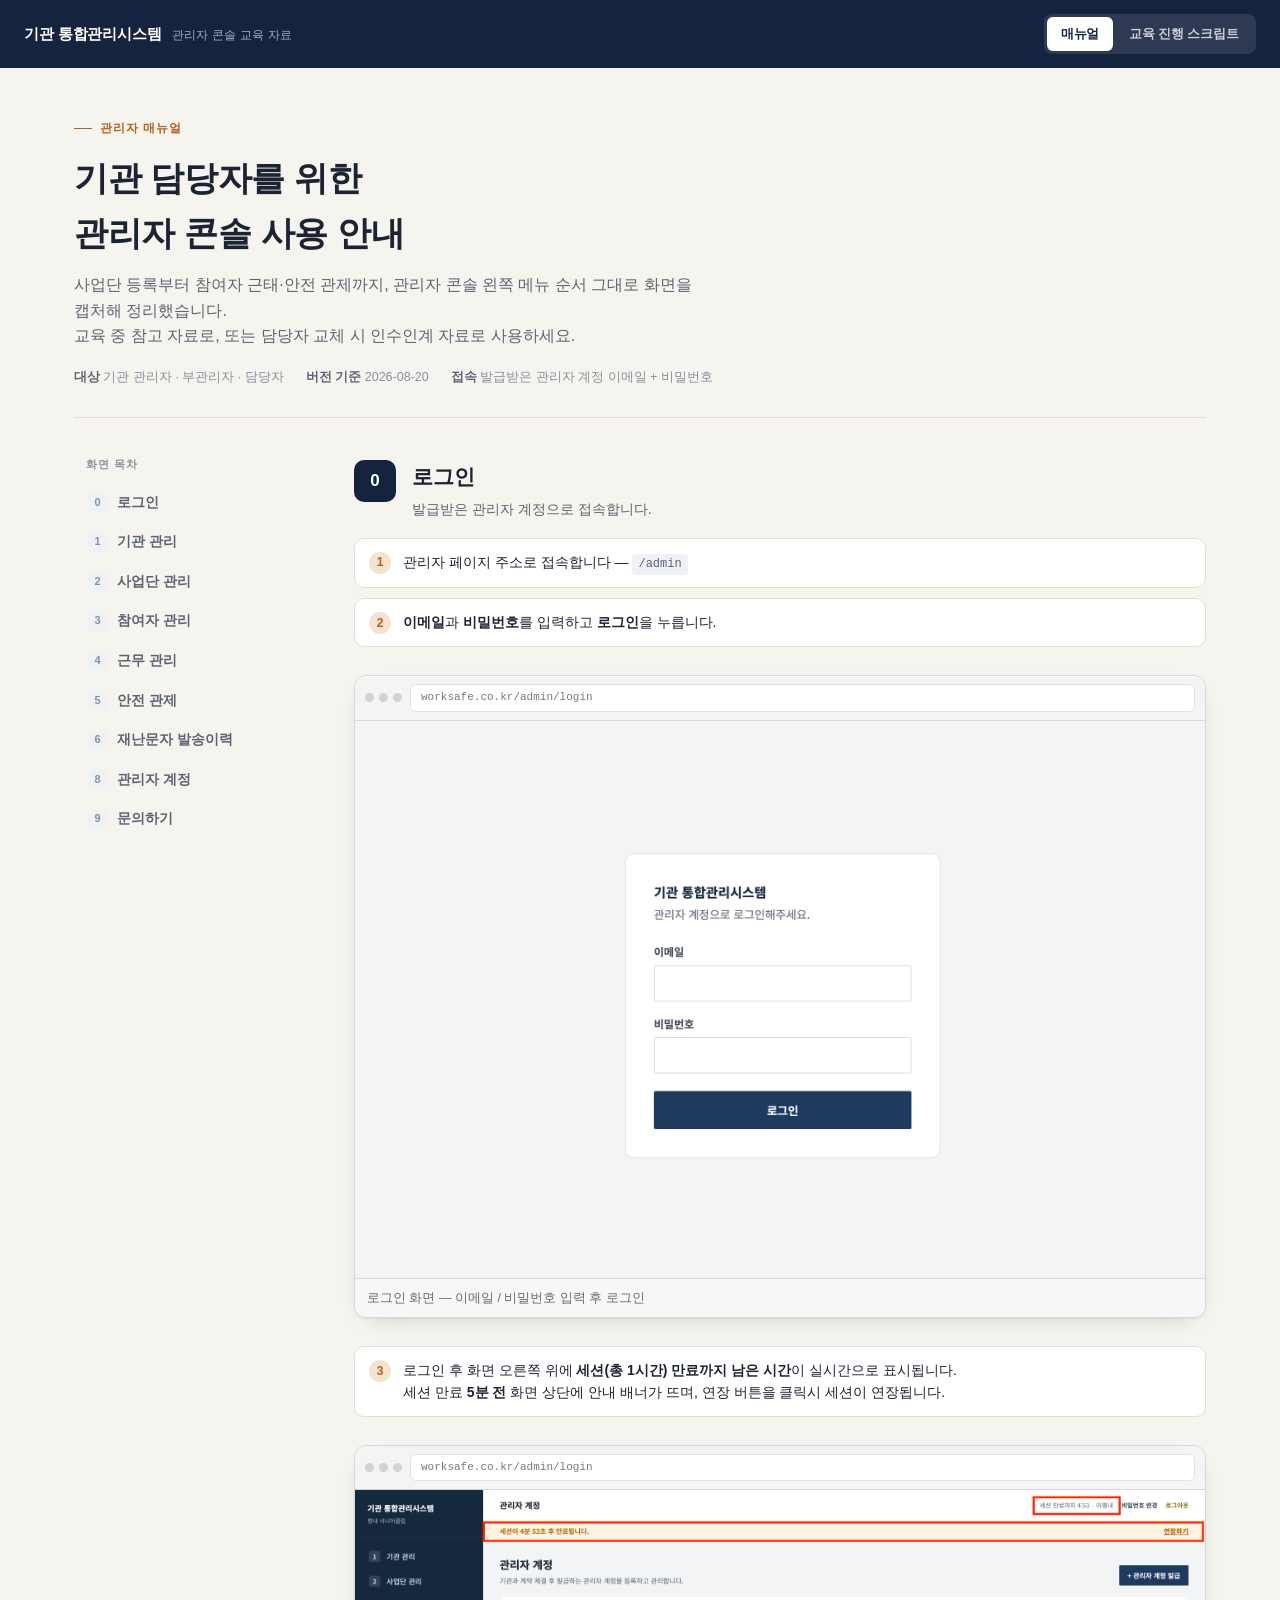
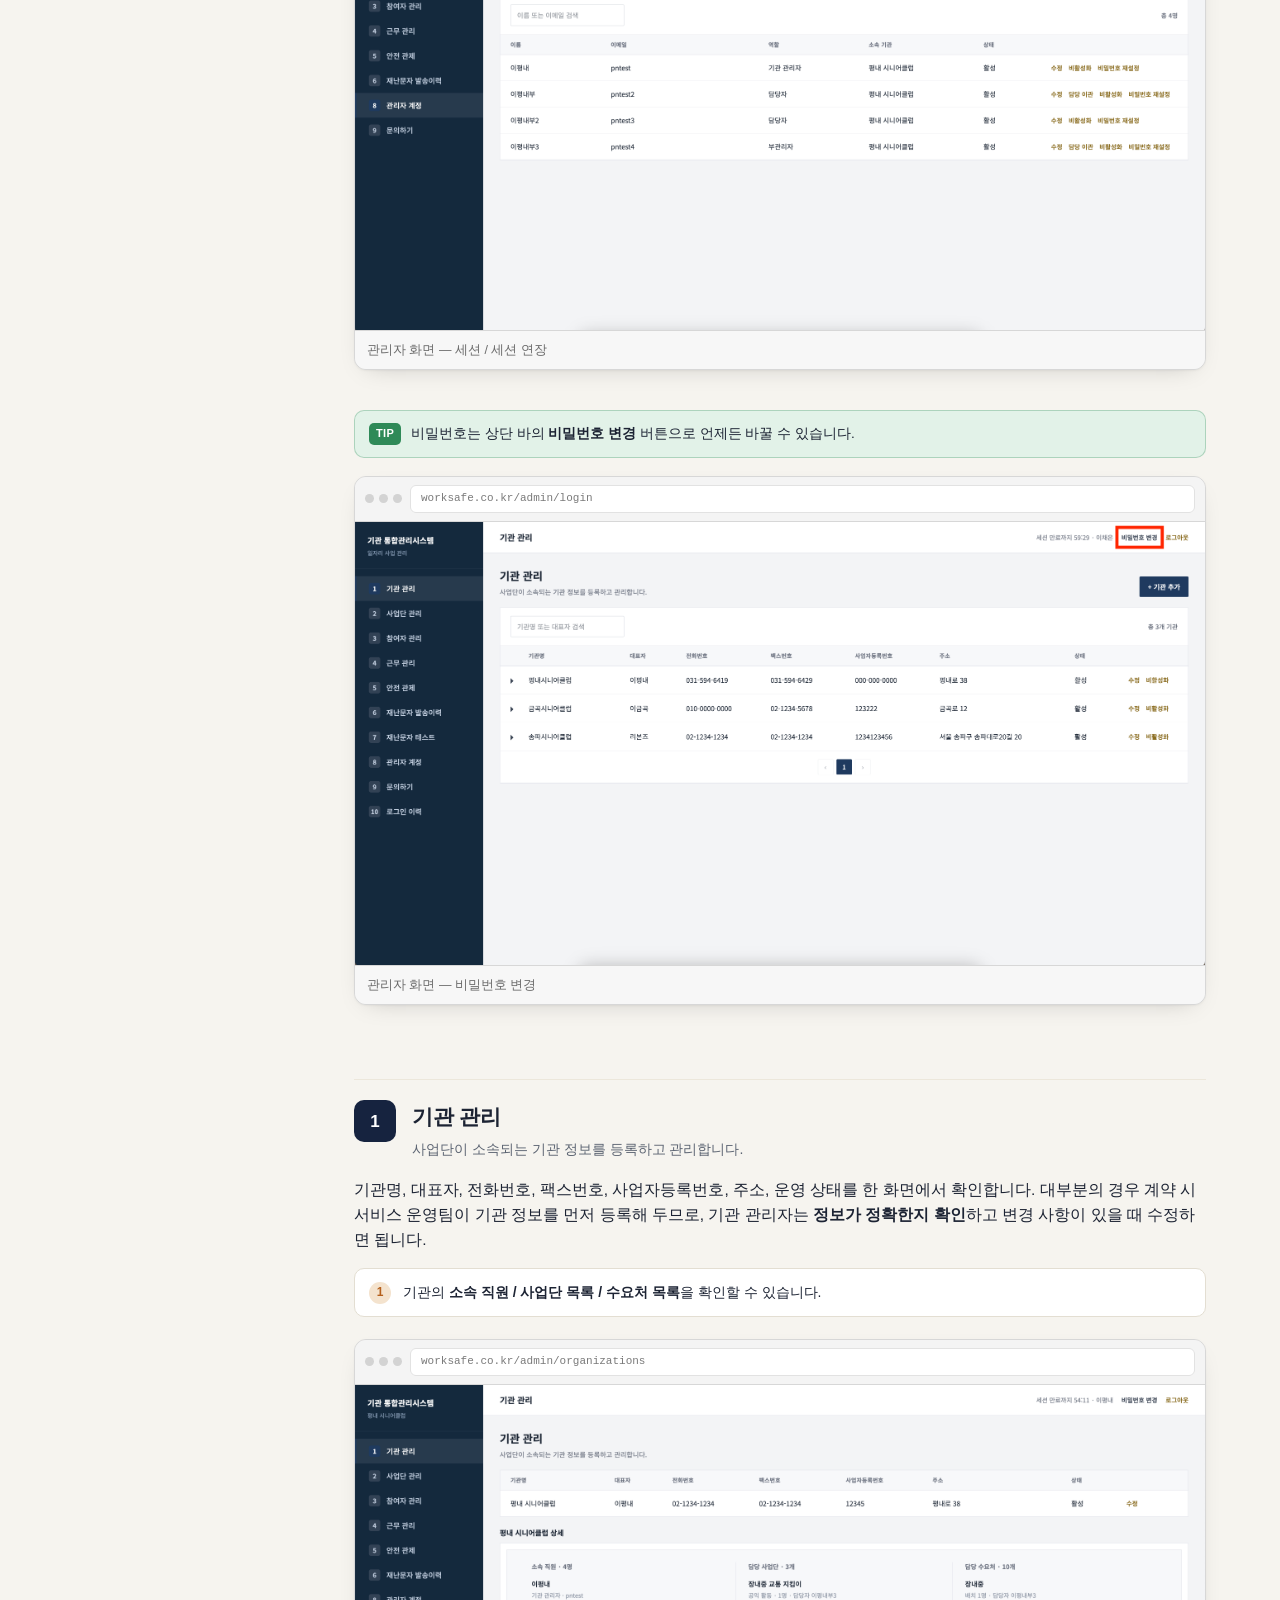
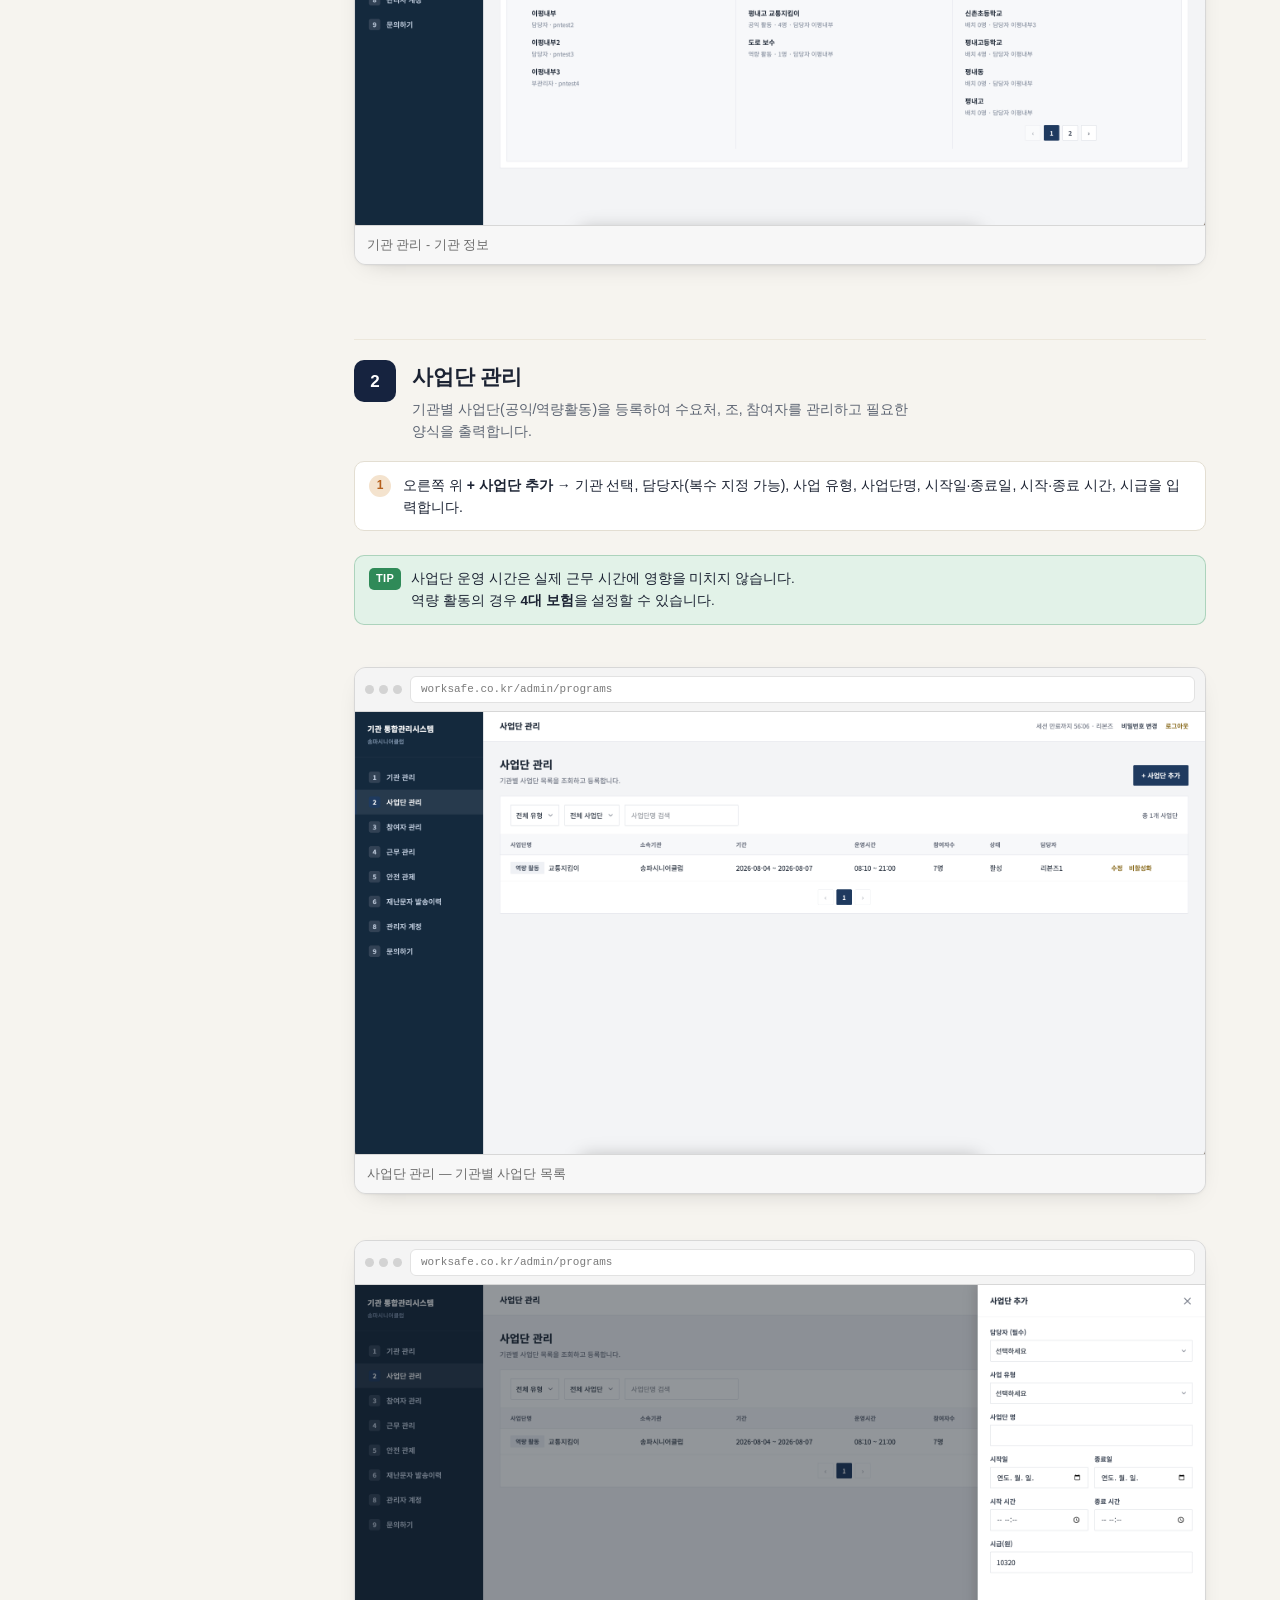
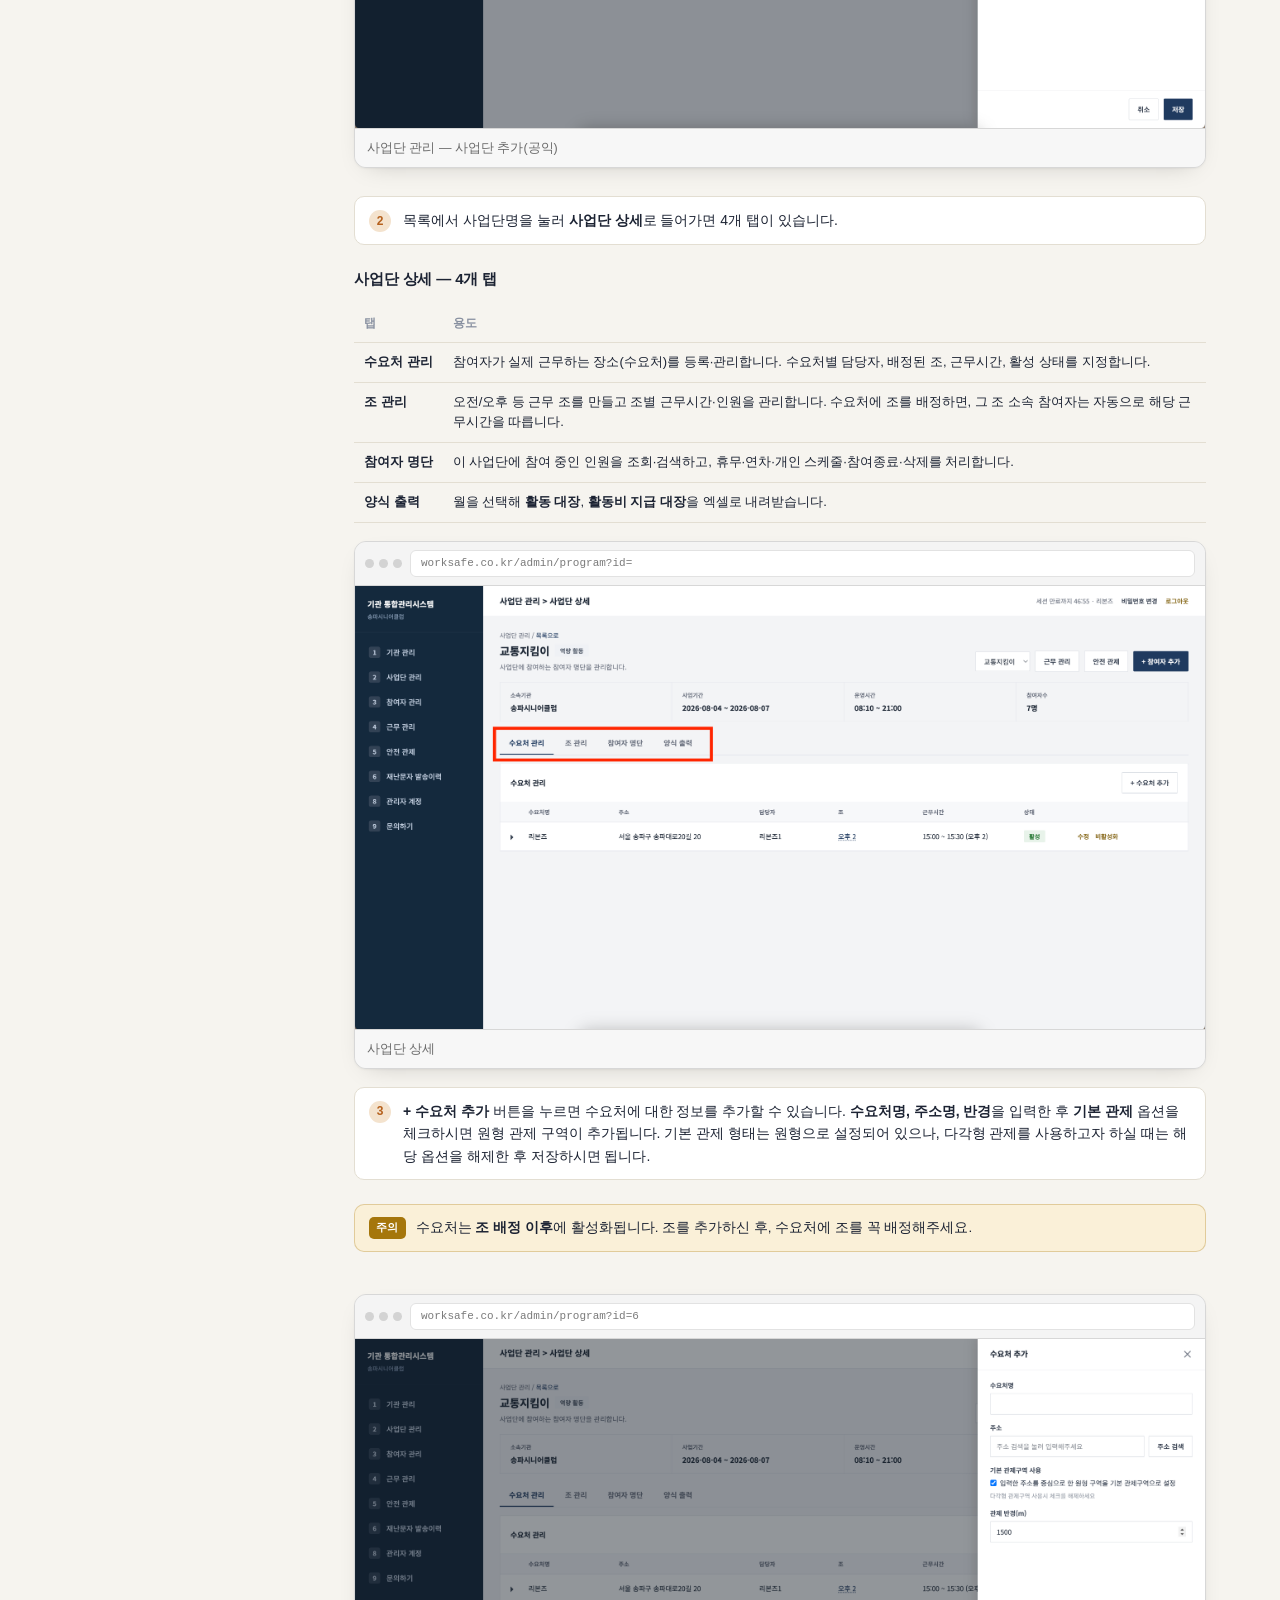
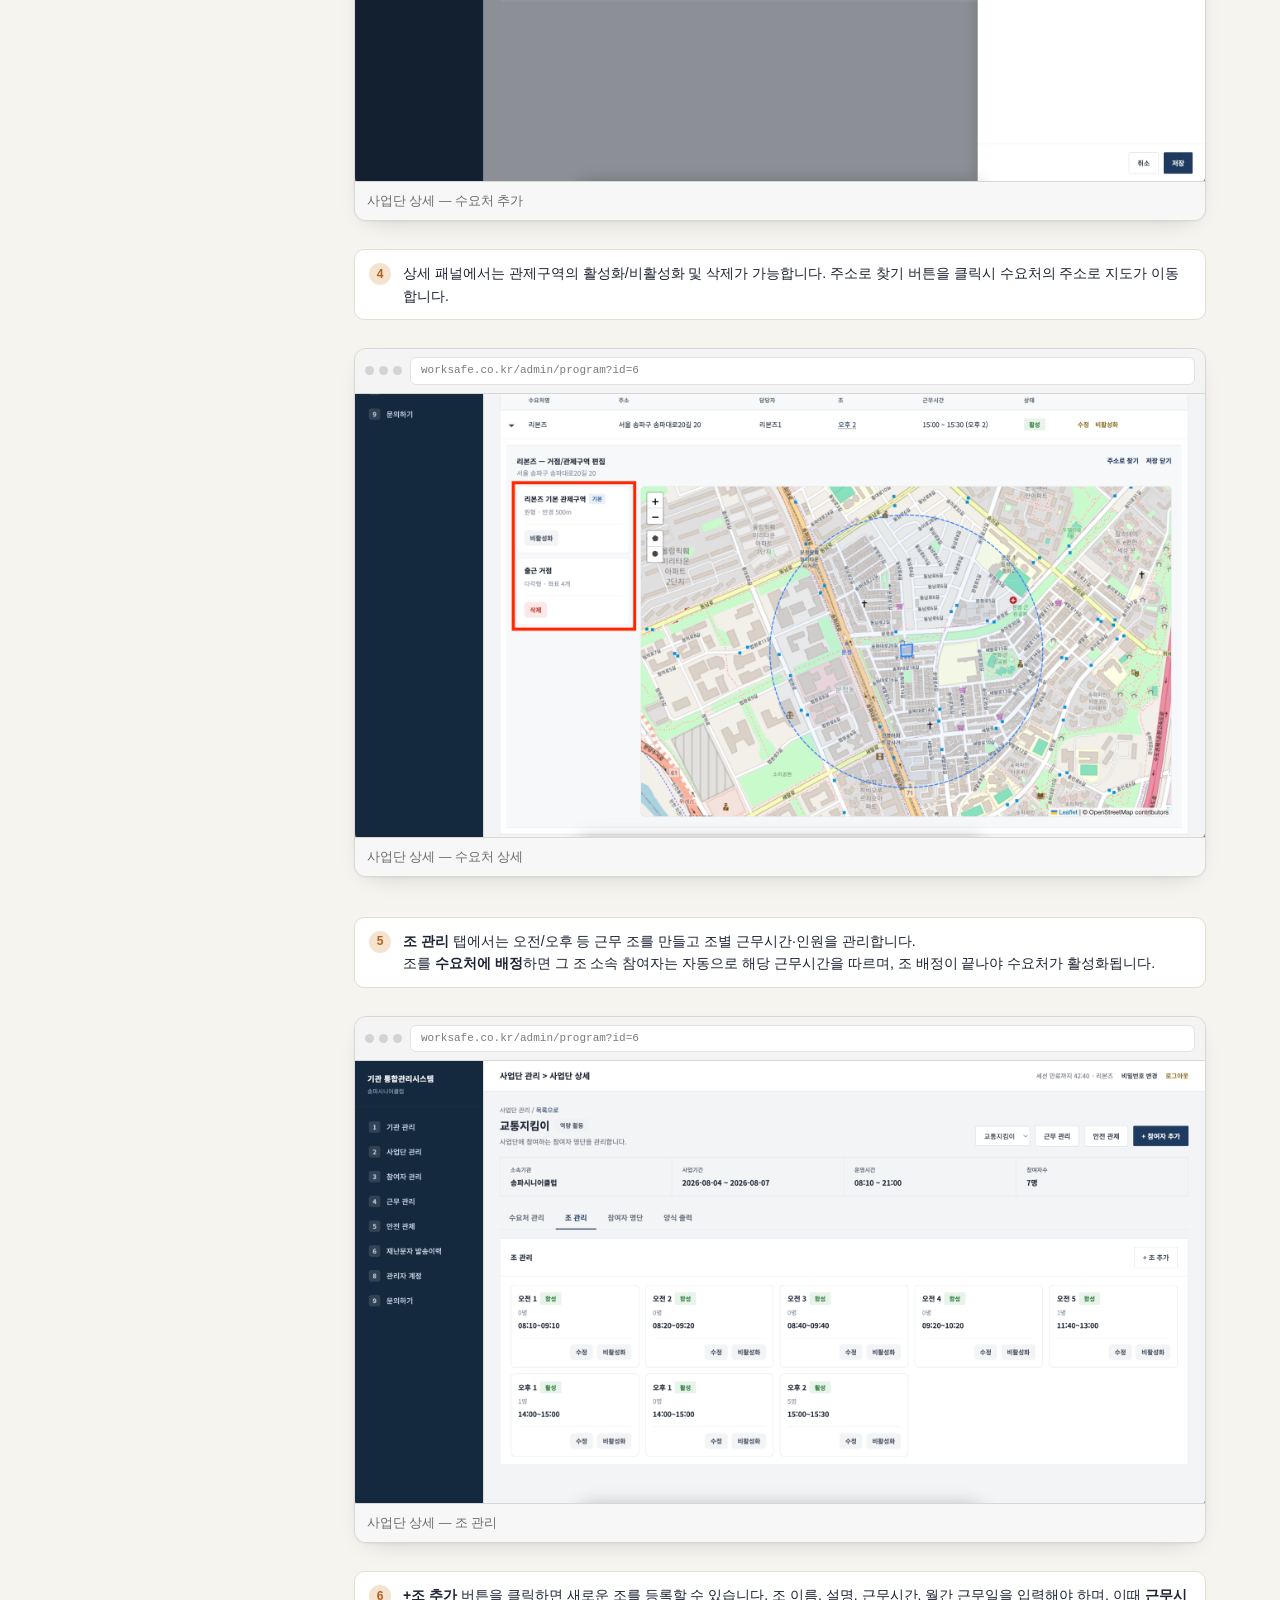
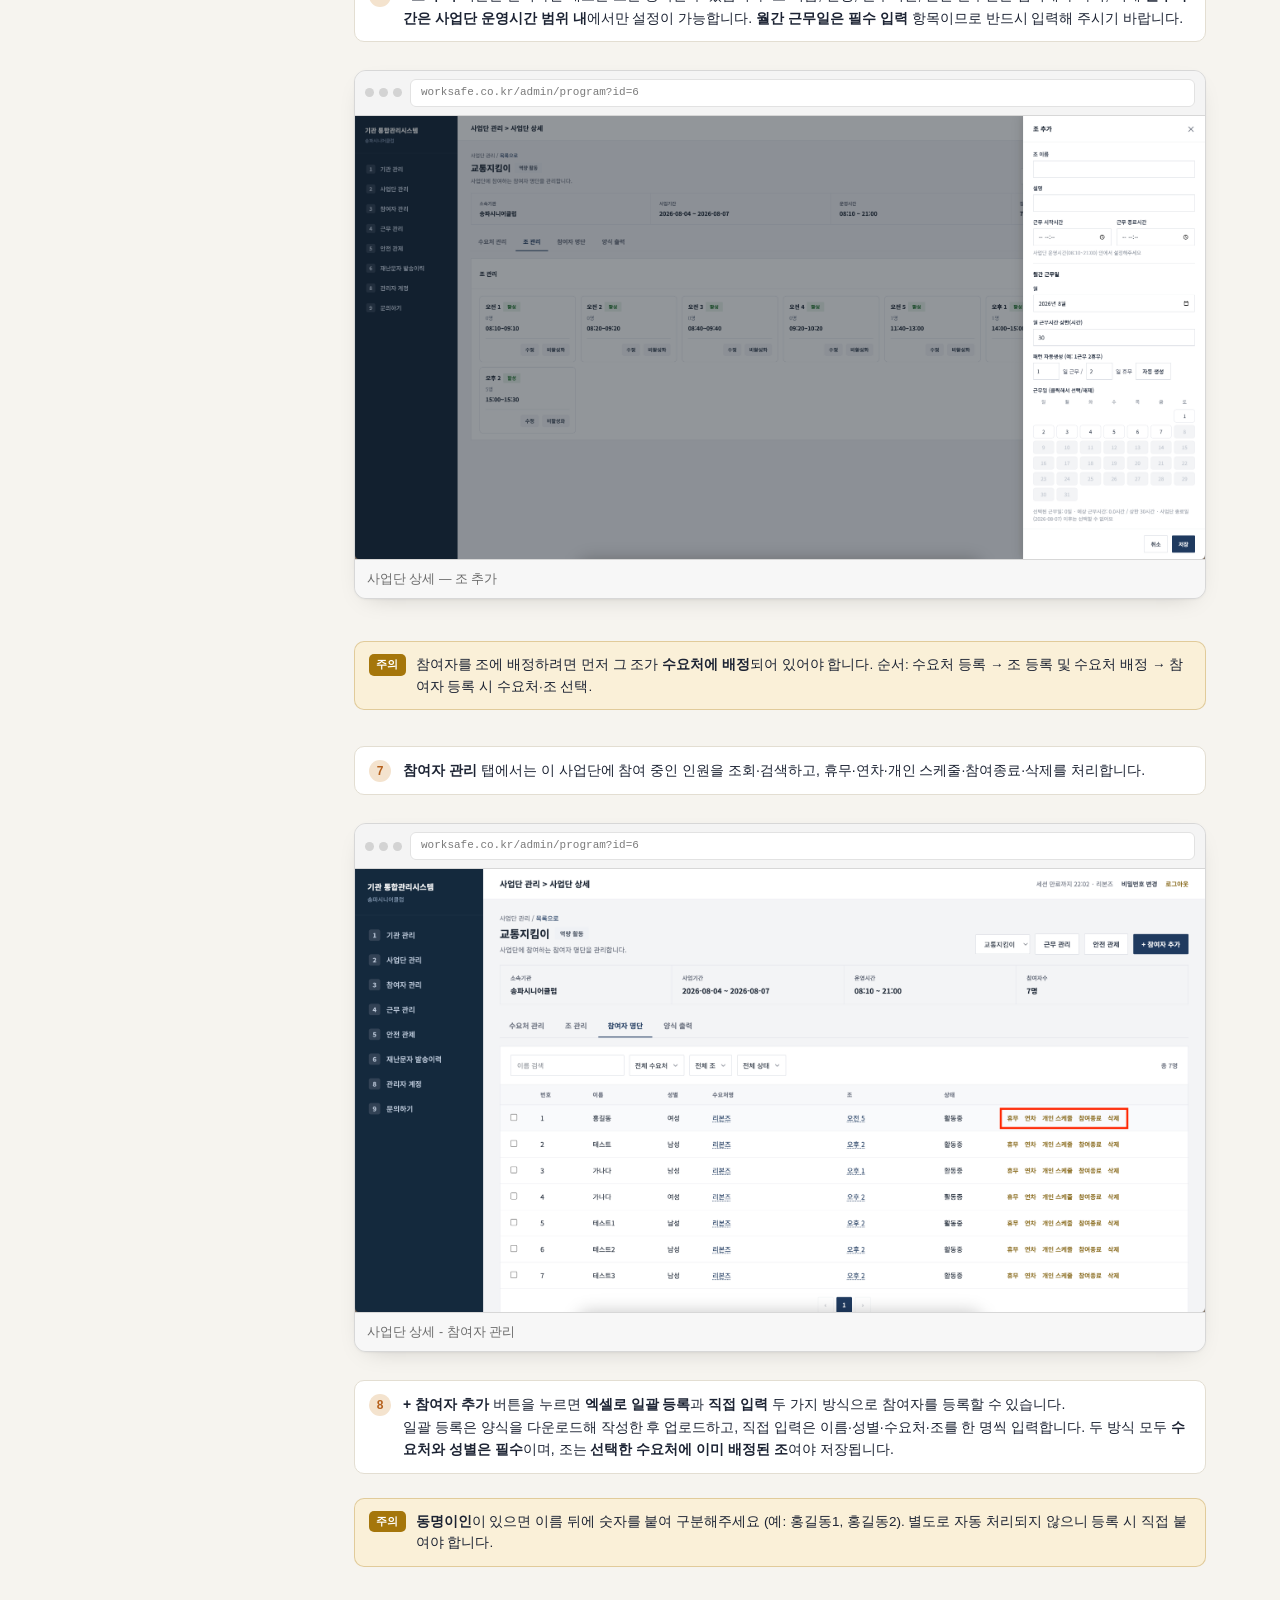
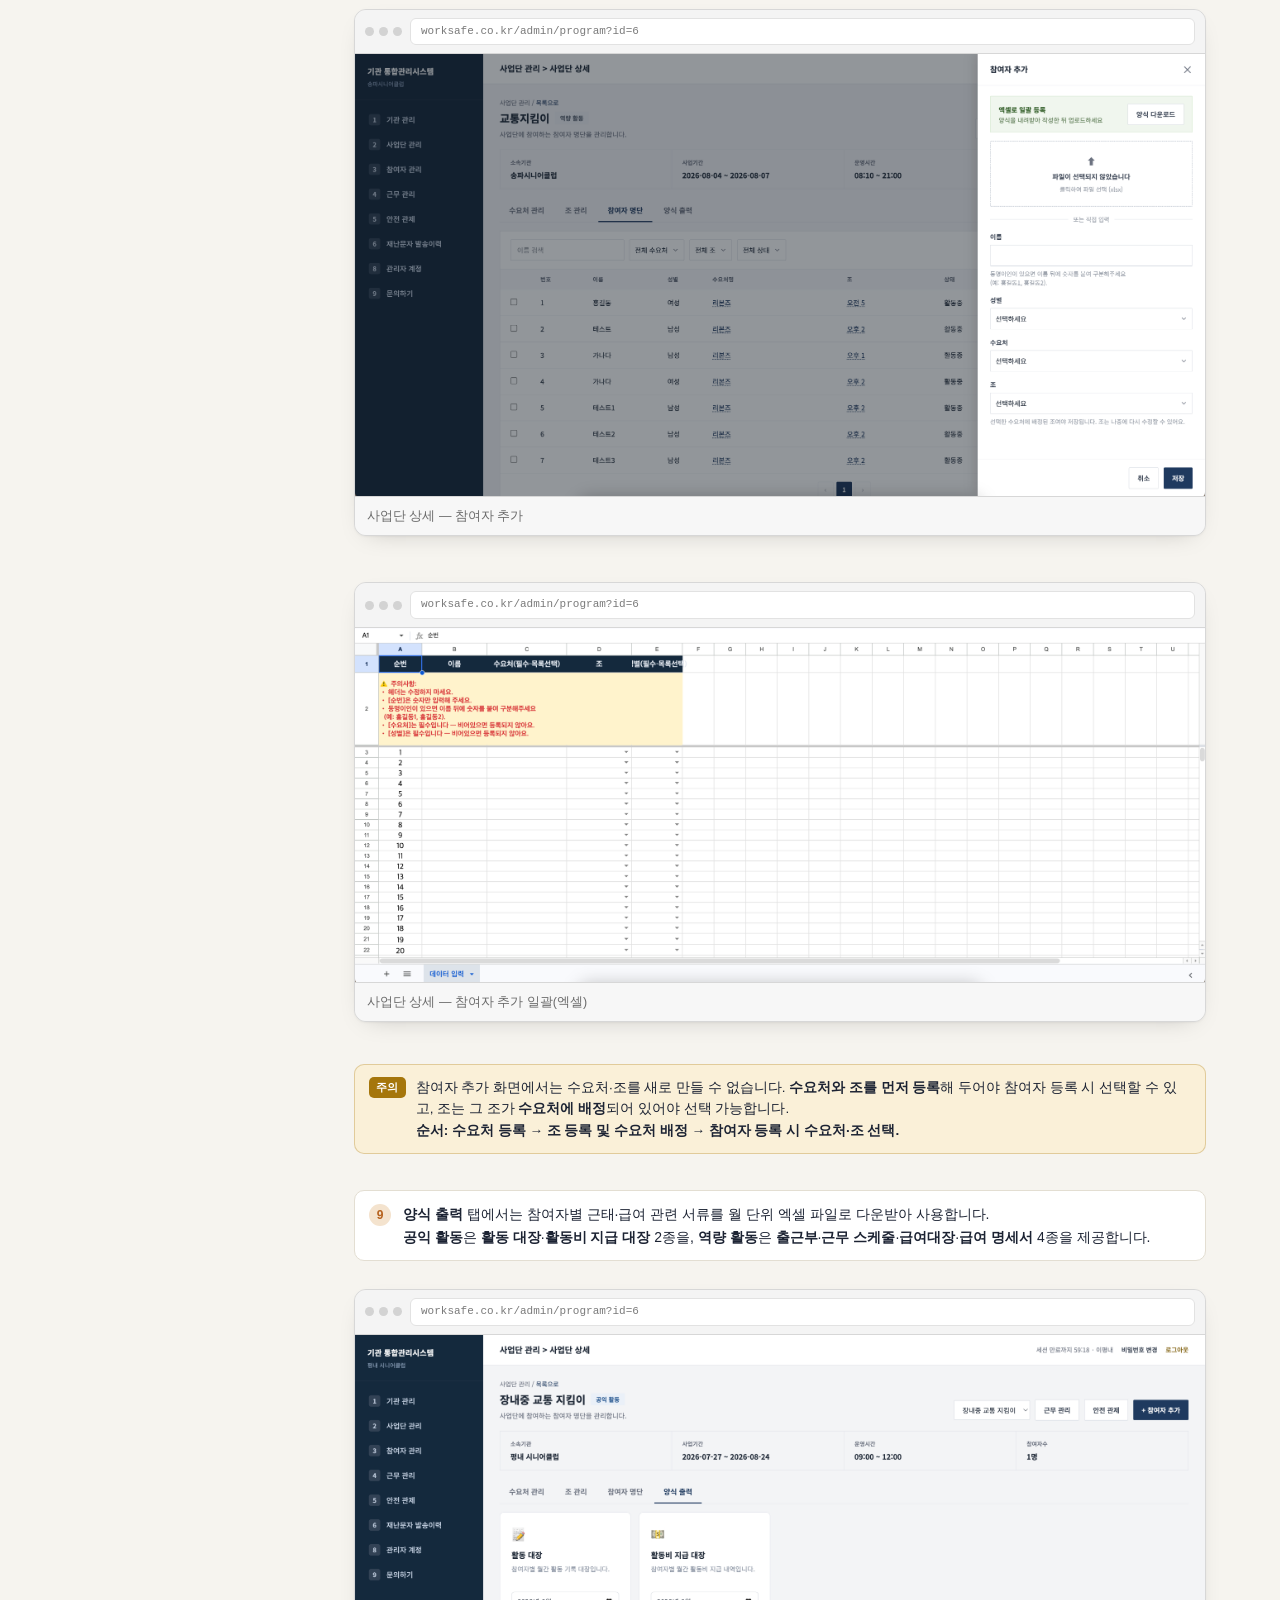
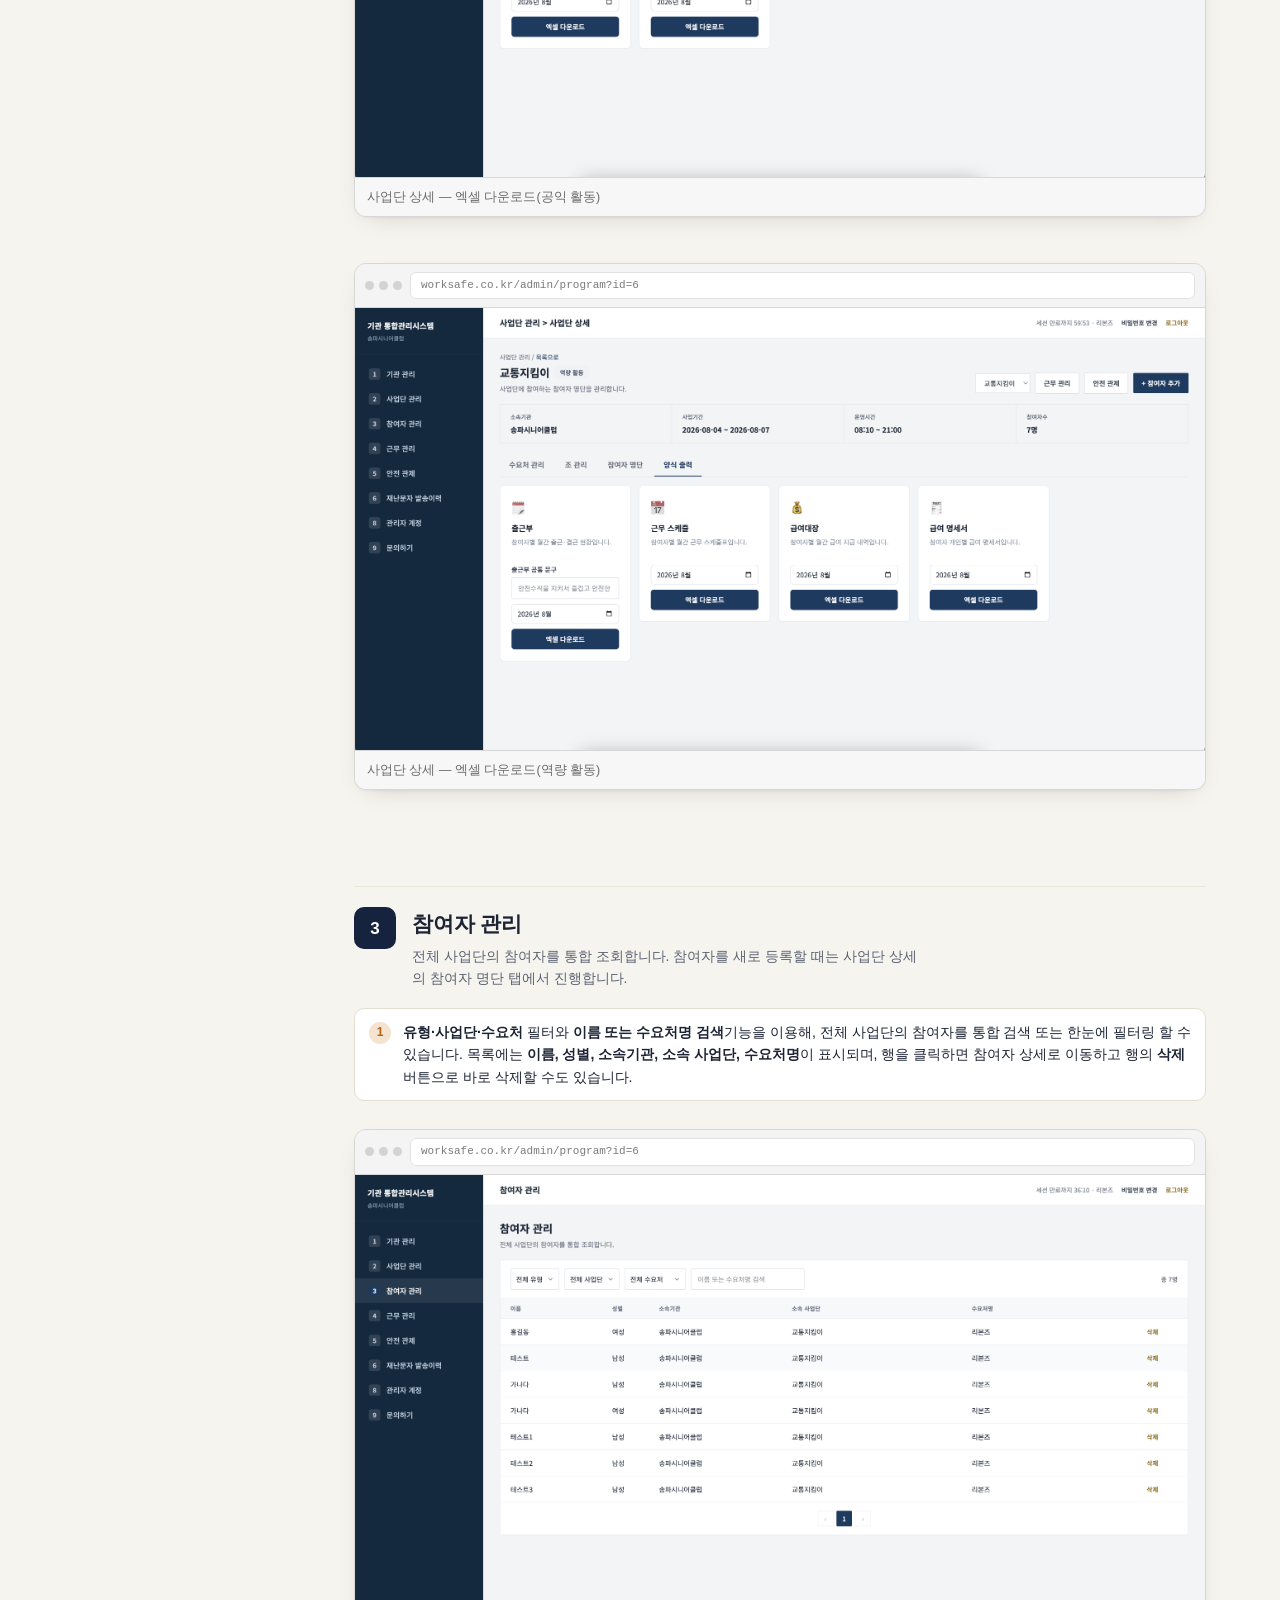
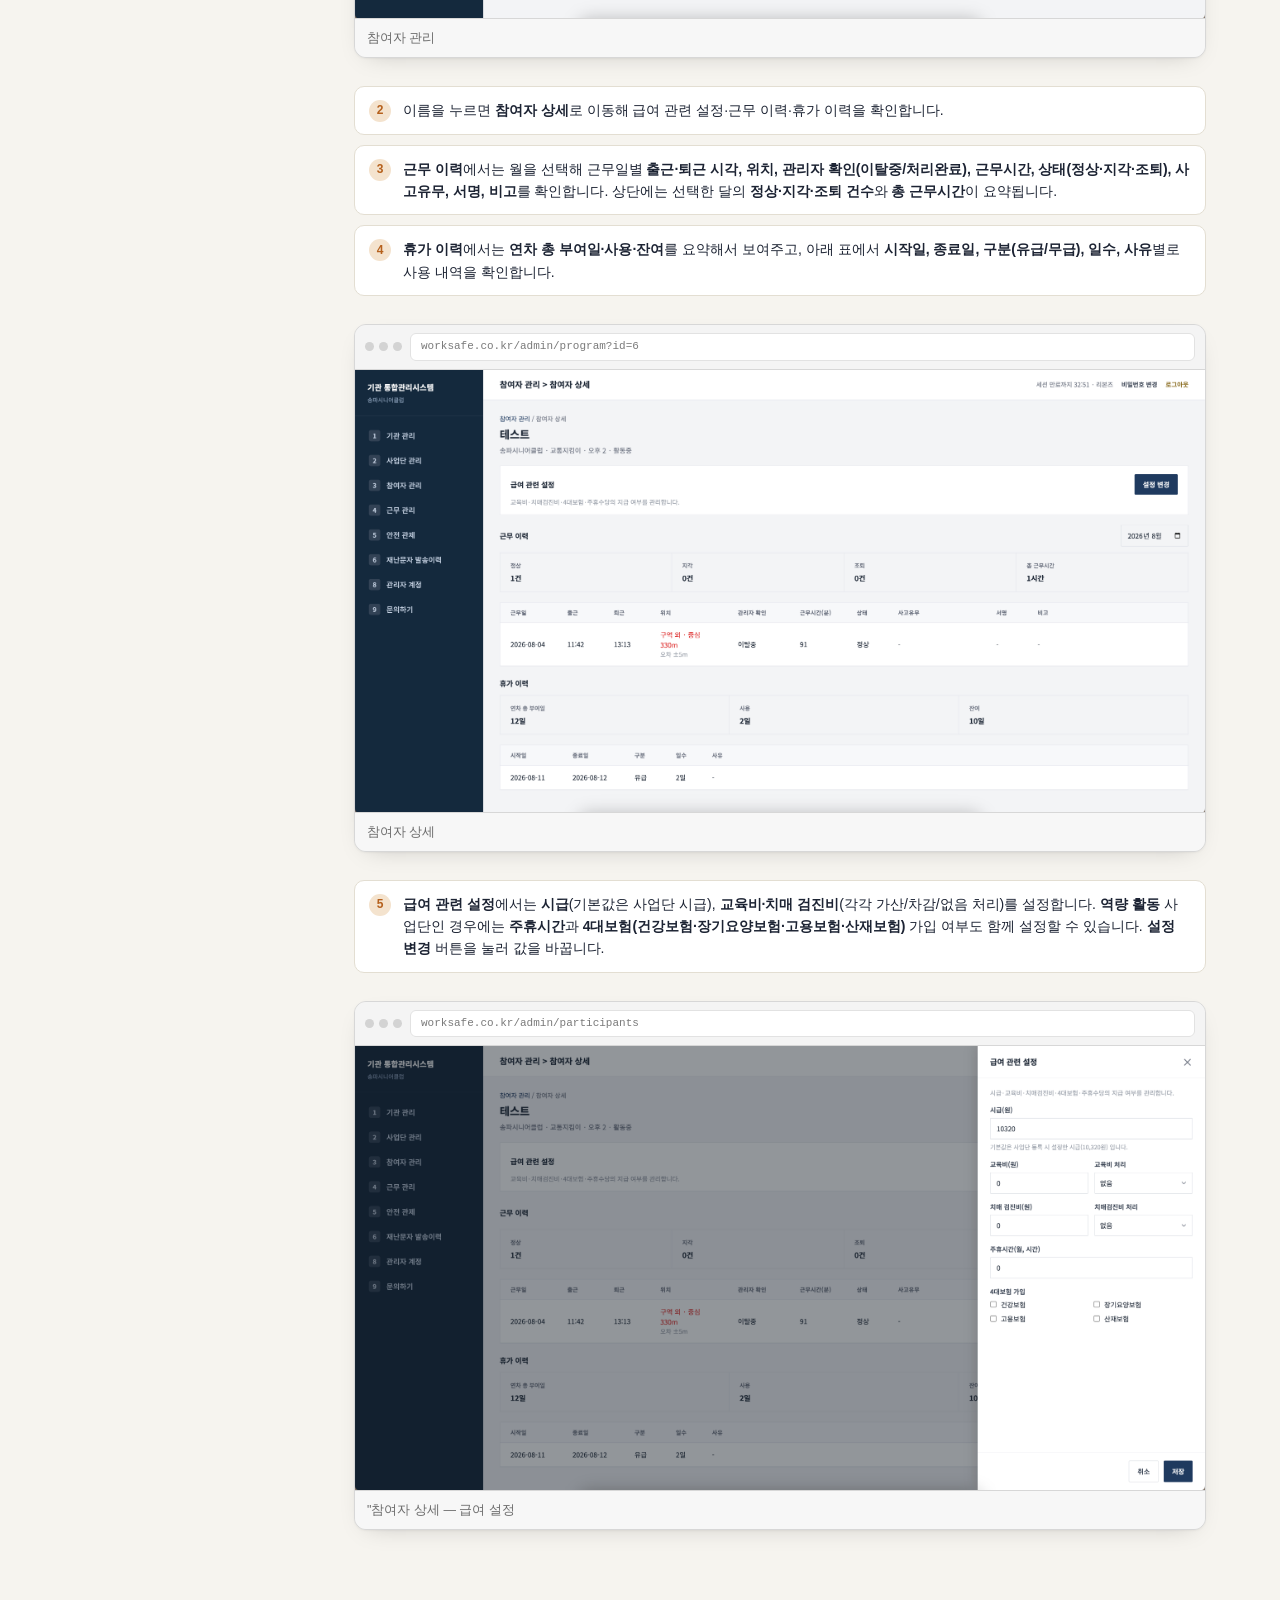
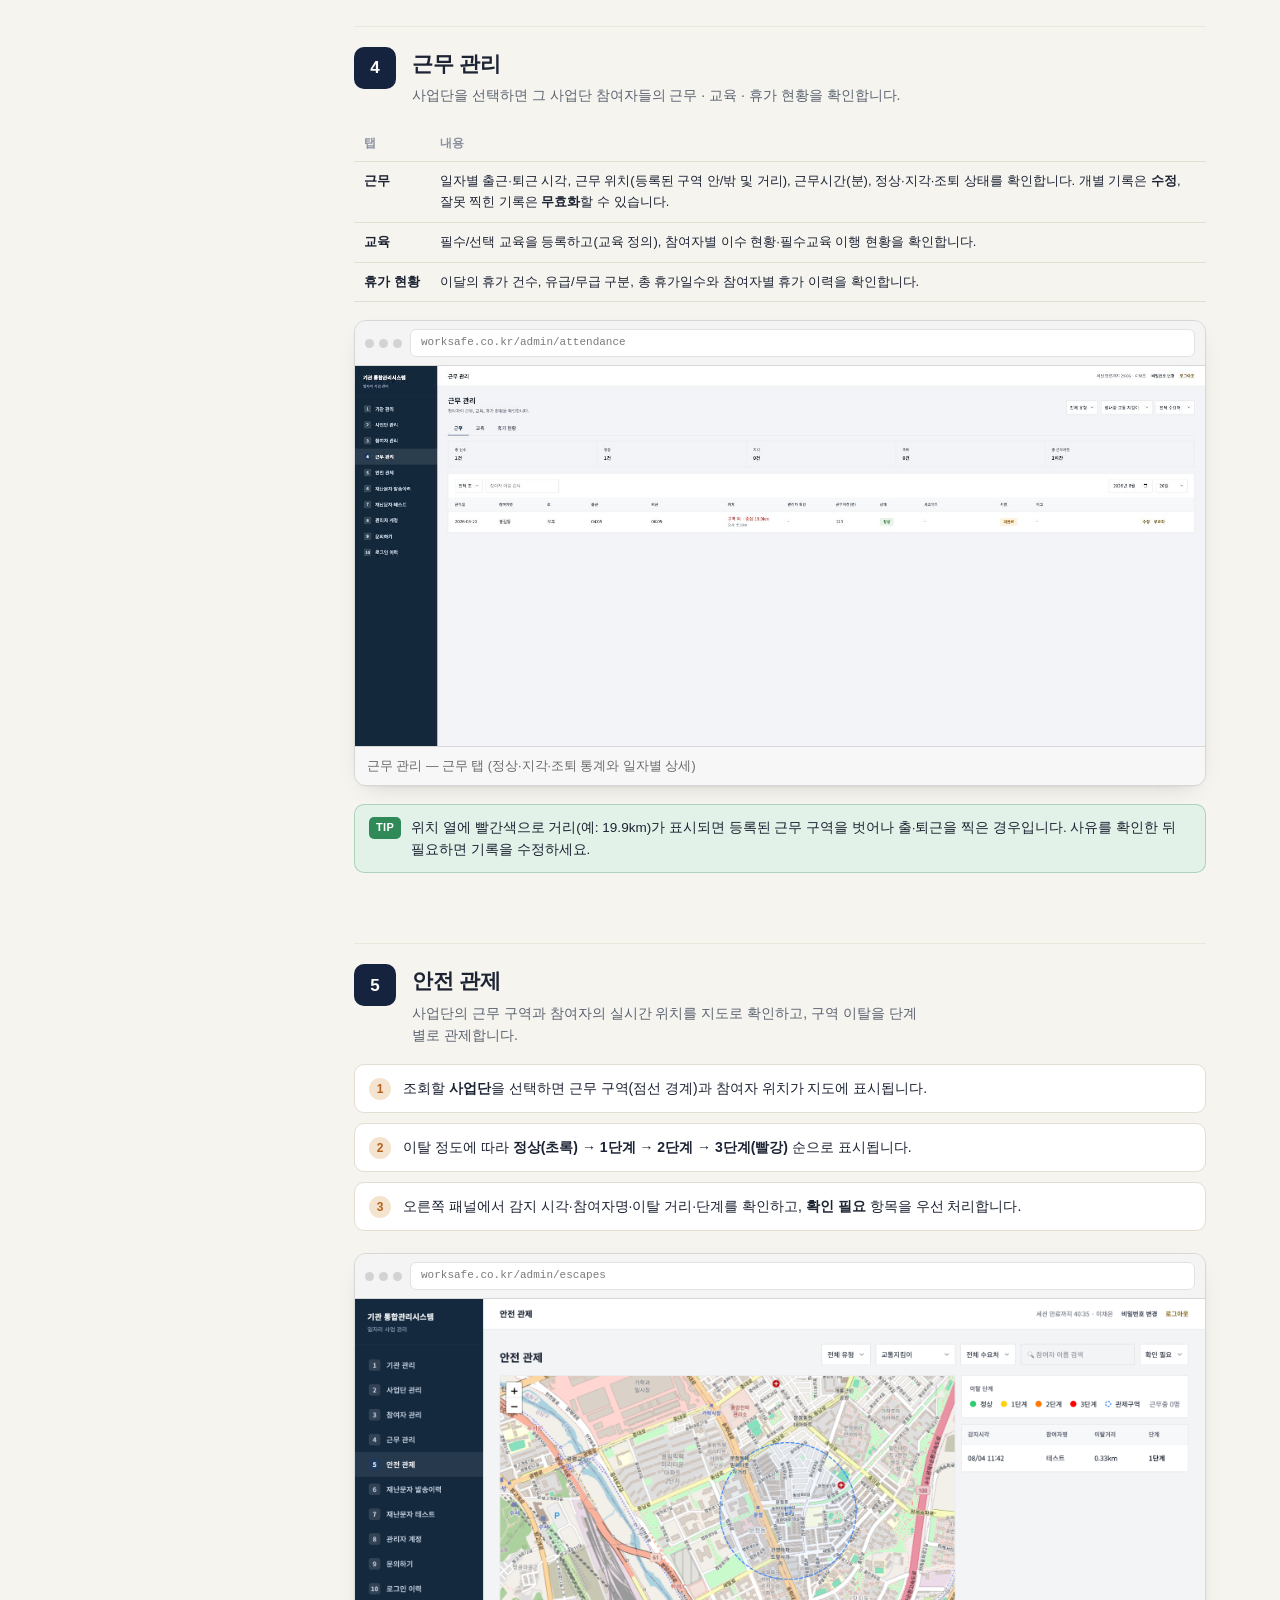
==== docs/admin-manual.html @ eace75b7 "docs : 참여자 관리 목록 화면 개괄 설명 추가 필터·검색, 목록 컬럼, 행 클릭/삭제 동작을 설명했다.  Co-Authored-By: Claude Sonnet 5 <norep" ====
<!doctype html>
<html lang="ko">
  <head>
    <meta charset="utf-8" />
    <meta name="viewport" content="width=device-width, initial-scale=1" />
    <title>기관 통합관리시스템 관리자 매뉴얼</title>
    <link rel="icon" href="./assets/icon/app-icon-64.png" type="image/png" />
    <link rel="stylesheet" href="./admin-manual.css" />
  </head>
  <body>
    <div class="topbar">
      <div class="brand">기관 통합관리시스템<small>관리자 콘솔 교육 자료</small></div>
      <div class="tabswitch" role="tablist">
        <button type="button" role="tab" aria-selected="true" data-tab="manual">매뉴얼</button>
        <button type="button" role="tab" aria-selected="false" data-tab="script">교육 진행 스크립트</button>
      </div>
    </div>

    <div id="panel-manual">
      <div class="shell">
        <div class="hero">
          <span class="eyebrow">관리자 매뉴얼</span>
          <h1>기관 담당자를 위한<br />관리자 콘솔 사용 안내</h1>
          <p class="lead">
            사업단 등록부터 참여자 근태·안전 관제까지, 관리자 콘솔 왼쪽 메뉴 순서 그대로 화면을 캡처해 정리했습니다. <br />
            교육 중 참고 자료로, 또는 담당자 교체 시 인수인계 자료로 사용하세요.
          </p>
          <div class="meta">
            <span><b>대상</b> 기관 관리자 · 부관리자 · 담당자 </span>
            <span><b>버전 기준</b> 2026-08-20</span>
            <span><b>접속</b> 발급받은 관리자 계정 이메일 + 비밀번호</span>
          </div>
        </div>

        <div class="layout">
          <!-- 목차 -->
          <nav class="toc" aria-label="목차">
            <div class="toc-label">화면 목차</div>
            <a href="#login"><span class="badge">0</span>로그인</a>
            <a href="#organizations"><span class="badge">1</span>기관 관리</a>
            <a href="#programs"><span class="badge">2</span>사업단 관리</a>
            <a href="#participants"><span class="badge">3</span>참여자 관리</a>
            <a href="#attendance"><span class="badge">4</span>근무 관리</a>
            <a href="#escapes"><span class="badge">5</span>안전 관제</a>
            <a href="#disaster"><span class="badge">6</span>재난문자 발송이력</a>
            <a href="#admins"><span class="badge">8</span>관리자 계정</a>
            <a href="#contact"><span class="badge">9</span>문의하기</a>
          </nav>

          <main>
            <!-- 로그인 -->
            <section class="chapter" id="login">
              <div class="chapter-head">
                <div class="chapter-num">0</div>
                <div>
                  <h2>로그인</h2>
                  <div class="sub">발급받은 관리자 계정으로 접속합니다.</div>
                </div>
              </div>
              <ul class="steps">
                <li>
                  <span class="n">1</span>
                  <div>관리자 페이지 주소로 접속합니다 — <span class="path">/admin</span></div>
                </li>
                <li>
                  <span class="n">2</span>
                  <div><b>이메일</b>과 <b>비밀번호</b>를 입력하고 <b>로그인</b>을 누릅니다.</div>
                </li>
                <figure class="shot">
                  <div class="bar">
                    <div class="dots"><span></span><span></span><span></span></div>
                    <div class="url">worksafe.co.kr/admin/login</div>
                  </div>
                  <img src="assets/image/01.login.png" alt="관리자 로그인 화면" />
                  <figcaption>로그인 화면 — 이메일 / 비밀번호 입력 후 로그인</figcaption>
                </figure>
                <li>
                  <span class="n">3</span>
                  <div>
                    로그인 후 화면 오른쪽 위에 <b>세션(총 1시간) 만료까지 남은 시간</b>이 실시간으로 표시됩니다. <br />
                    세션 만료 <b>5분 전</b> 화면 상단에 안내 배너가 뜨며, 연장 버튼을 클릭시 세션이 연장됩니다.
                  </div>
                </li>
                <figure class="shot">
                  <div class="bar">
                    <div class="dots"><span></span><span></span><span></span></div>
                    <div class="url">worksafe.co.kr/admin/login</div>
                  </div>
                  <img src="assets/image/01-2.session.png" alt="관리자 세션" />
                  <figcaption>관리자 화면 — 세션 / 세션 연장</figcaption>
                </figure>
              </ul>
              <div class="callout tip">
                <span class="tag">TIP</span>
                <p>비밀번호는 상단 바의 <b>비밀번호 변경</b> 버튼으로 언제든 바꿀 수 있습니다.</p>
              </div>
              <figure class="shot">
                <div class="bar">
                  <div class="dots"><span></span><span></span><span></span></div>
                  <div class="url">worksafe.co.kr/admin/login</div>
                </div>
                <img src="assets/image/01-1.change-password.png" alt="관리자 로그인 화면" />
                <figcaption>관리자 화면 — 비밀번호 변경</figcaption>
              </figure>
            </section>

            <!-- 기관 관리 -->
            <section class="chapter" id="organizations">
              <div class="chapter-head">
                <div class="chapter-num">1</div>
                <div>
                  <h2>기관 관리</h2>
                  <div class="sub">사업단이 소속되는 기관 정보를 등록하고 관리합니다.</div>
                </div>
              </div>
              <p>
                기관명, 대표자, 전화번호, 팩스번호, 사업자등록번호, 주소, 운영 상태를 한 화면에서 확인합니다. 대부분의 경우 계약 시 서비스
                운영팀이 기관 정보를 먼저 등록해 두므로, 기관 관리자는 <b>정보가 정확한지 확인</b>하고 변경 사항이 있을 때 수정하면 됩니다.
              </p>
              <ul class="steps">
                <li>
                  <span class="n">1</span>
                  <div>기관의 <b>소속 직원 / 사업단 목록 / 수요처 목록</b>을 확인할 수 있습니다.</div>
                </li>
              </ul>
              <figure class="shot">
                <div class="bar">
                  <div class="dots"><span></span><span></span><span></span></div>
                  <div class="url">worksafe.co.kr/admin/organizations</div>
                </div>
                <img src="assets/image/02.organizations.png" alt="기관 관리 목록 화면" />
                <figcaption>기관 관리 - 기관 정보</figcaption>
              </figure>
            </section>

            <!-- 사업단 관리 -->
            <section class="chapter" id="programs">
              <div class="chapter-head">
                <div class="chapter-num">2</div>
                <div>
                  <h2>사업단 관리</h2>
                  <div class="sub">기관별 사업단(공익/역량활동)을 등록하여 수요처, 조, 참여자를 관리하고 필요한 양식을 출력합니다.</div>
                </div>
              </div>
              <ul class="steps">
                <li>
                  <span class="n">1</span>
                  <div>
                    오른쪽 위 <b>+ 사업단 추가</b> → 기관 선택, 담당자(복수 지정 가능), 사업 유형, 사업단명, 시작일·종료일, 시작·종료 시간,
                    시급을 입력합니다.
                  </div>
                </li>
                <div class="callout tip">
                  <span class="tag">TIP</span>
                  <p>
                    사업단 운영 시간은 실제 근무 시간에 영향을 미치지 않습니다.
                    <br />
                    역량 활동의 경우 <b>4대 보험</b>을 설정할 수 있습니다.
                  </p>
                </div>
                <figure class="shot">
                  <div class="bar">
                    <div class="dots"><span></span><span></span><span></span></div>
                    <div class="url">worksafe.co.kr/admin/programs</div>
                  </div>
                  <img src="assets/image/2.programs.png" alt="사업단 관리 목록 화면" />
                  <figcaption>사업단 관리 — 기관별 사업단 목록</figcaption>
                </figure>
                <figure class="shot">
                  <div class="bar">
                    <div class="dots"><span></span><span></span><span></span></div>
                    <div class="url">worksafe.co.kr/admin/programs</div>
                  </div>
                  <img src="assets/image/2-1.add-program.png" alt="사업단 추가 화면" />
                  <figcaption>사업단 관리 — 사업단 추가(공익)</figcaption>
                </figure>
                <li>
                  <span class="n">2</span>
                  <div>목록에서 사업단명을 눌러 <b>사업단 상세</b>로 들어가면 4개 탭이 있습니다.</div>
                </li>
              </ul>

              <h3 style="font-size: 15px; margin: 22px 0 8px">사업단 상세 — 4개 탭</h3>
              <table class="ref">
                <tr>
                  <th>탭</th>
                  <th>용도</th>
                </tr>
                <tr>
                  <td class="role">수요처 관리</td>
                  <td>
                    참여자가 실제 근무하는 장소(수요처)를 등록·관리합니다. 수요처별 담당자, 배정된 조, 근무시간, 활성 상태를 지정합니다.
                  </td>
                </tr>
                <tr>
                  <td class="role">조 관리</td>
                  <td>
                    오전/오후 등 근무 조를 만들고 조별 근무시간·인원을 관리합니다. 수요처에 조를 배정하면, 그 조 소속 참여자는 자동으로 해당
                    근무시간을 따릅니다.
                  </td>
                </tr>
                <tr>
                  <td class="role">참여자 명단</td>
                  <td>이 사업단에 참여 중인 인원을 조회·검색하고, 휴무·연차·개인 스케줄·참여종료·삭제를 처리합니다.</td>
                </tr>
                <tr>
                  <td class="role">양식 출력</td>
                  <td>월을 선택해 <b>활동 대장</b>, <b>활동비 지급 대장</b>을 엑셀로 내려받습니다.</td>
                </tr>
              </table>

              <figure class="shot">
                <div class="bar">
                  <div class="dots"><span></span><span></span><span></span></div>
                  <div class="url">worksafe.co.kr/admin/program?id=</div>
                </div>
                <img src="assets/image/2-2.program-detail.png" alt="사업단 상세" />
                <figcaption>사업단 상세</figcaption>
              </figure>

              <!-- 사업단 상세 — 수요처 탭 -->
              <ul class="steps">
                <li>
                  <span class="n">3</span>
                  <div>
                    <b>+ 수요처 추가</b> 버튼을 누르면 수요처에 대한 정보를 추가할 수 있습니다. <b>수요처명, 주소명, 반경</b>을 입력한 후
                    <b>기본 관제</b> 옵션을 체크하시면 원형 관제 구역이 추가됩니다. 기본 관제 형태는 원형으로 설정되어 있으나, 다각형 관제를
                    사용하고자 하실 때는 해당 옵션을 해제한 후 저장하시면 됩니다.
                  </div>
                </li>
                <div class="callout warn">
                  <span class="tag">주의</span>
                  <p>수요처는 <b>조 배정 이후</b>에 활성화됩니다. 조를 추가하신 후, 수요처에 조를 꼭 배정해주세요.</p>
                </div>
                <figure class="shot">
                  <div class="bar">
                    <div class="dots"><span></span><span></span><span></span></div>
                    <div class="url">worksafe.co.kr/admin/program?id=6</div>
                  </div>
                  <img src="assets/image/2-3.add-demandsites.png" alt="사업단 상세 - 수요처 추가" />
                  <figcaption>사업단 상세 — 수요처 추가</figcaption>
                </figure>
                <li>
                  <span class="n">4</span>
                  <div>
                    상세 패널에서는 관제구역의 활성화/비활성화 및 삭제가 가능합니다. 주소로 찾기 버튼을 클릭시 수요처의 주소로 지도가
                    이동합니다.
                  </div>
                </li>
                <figure class="shot">
                  <div class="bar">
                    <div class="dots"><span></span><span></span><span></span></div>
                    <div class="url">worksafe.co.kr/admin/program?id=6</div>
                  </div>
                  <img src="assets/image/2-4.demandsites-detail.png" alt="사업단 상세 - 수요처 상세" />
                  <figcaption>사업단 상세 — 수요처 상세</figcaption>
                </figure>
              </ul>

              <!-- 사업단 상세 — 조 관리 탭 -->
              <ul class="steps">
                <li>
                  <span class="n">5</span>
                  <div>
                    <b>조 관리</b> 탭에서는 오전/오후 등 근무 조를 만들고 조별 근무시간·인원을 관리합니다.<br />
                    조를 <b>수요처에 배정</b>하면 그 조 소속 참여자는 자동으로 해당 근무시간을 따르며, 조 배정이 끝나야 수요처가
                    활성화됩니다.
                  </div>
                </li>
                <figure class="shot">
                  <div class="bar">
                    <div class="dots"><span></span><span></span><span></span></div>
                    <div class="url">worksafe.co.kr/admin/program?id=6</div>
                  </div>
                  <img src="assets/image/2-5.groups.png" alt="사업단 상세 - 조 관리" />
                  <figcaption>사업단 상세 — 조 관리</figcaption>
                </figure>
                <li>
                  <span class="n">6</span>
                  <div>
                    <b>+조 추가</b> 버튼을 클릭하면 새로운 조를 등록할 수 있습니다. 조 이름, 설명, 근무시간, 월간 근무일을 입력해야 하며,
                    이때 <b>근무시간은 사업단 운영시간 범위 내</b>에서만 설정이 가능합니다. <b>월간 근무일은 필수 입력</b> 항목이므로 반드시
                    입력해 주시기 바랍니다.
                  </div>
                </li>
                <figure class="shot">
                  <div class="bar">
                    <div class="dots"><span></span><span></span><span></span></div>
                    <div class="url">worksafe.co.kr/admin/program?id=6</div>
                  </div>
                  <img src="assets/image/2-6.add-group.png" alt="사업단 상세 - 조 추가" />
                  <figcaption>사업단 상세 — 조 추가</figcaption>
                </figure>

                <div class="callout warn">
                  <span class="tag">주의</span>
                  <p>
                    참여자를 조에 배정하려면 먼저 그 조가 <b>수요처에 배정</b>되어 있어야 합니다. 순서: 수요처 등록 → 조 등록 및 수요처 배정
                    → 참여자 등록 시 수요처·조 선택.
                  </p>
                </div>
              </ul>

              <!-- 사업단 상세 — 참여자 관리 탭 -->
              <ul class="steps">
                <li>
                  <span class="n">7</span>
                  <div>
                    <b>참여자 관리</b> 탭에서는 이 사업단에 참여 중인 인원을 조회·검색하고, 휴무·연차·개인 스케줄·참여종료·삭제를
                    처리합니다.
                  </div>
                </li>
                <figure class="shot">
                  <div class="bar">
                    <div class="dots"><span></span><span></span><span></span></div>
                    <div class="url">worksafe.co.kr/admin/program?id=6</div>
                  </div>
                  <img src="assets/image/2-7.program-participants.png" alt="사업단 상세 - 참여자 관리" />
                  <figcaption>사업단 상세 - 참여자 관리</figcaption>
                </figure>
                <li>
                  <span class="n">8</span>
                  <div>
                    <b>+ 참여자 추가</b> 버튼을 누르면 <b>엑셀로 일괄 등록</b>과 <b>직접 입력</b> 두 가지 방식으로 참여자를 등록할 수
                    있습니다.<br />
                    일괄 등록은 양식을 다운로드해 작성한 후 업로드하고, 직접 입력은 이름·성별·수요처·조를 한 명씩 입력합니다. 두 방식 모두
                    <b>수요처와 성별은 필수</b>이며, 조는 <b>선택한 수요처에 이미 배정된 조</b>여야 저장됩니다.
                  </div>
                </li>
                <div class="callout warn">
                  <span class="tag">주의</span>
                  <p>
                    <b>동명이인</b>이 있으면 이름 뒤에 숫자를 붙여 구분해주세요 (예: 홍길동1, 홍길동2). 별도로 자동 처리되지 않으니 등록 시
                    직접 붙여야 합니다.
                  </p>
                </div>
                <figure class="shot">
                  <div class="bar">
                    <div class="dots"><span></span><span></span><span></span></div>
                    <div class="url">worksafe.co.kr/admin/program?id=6</div>
                  </div>
                  <img src="assets/image/2-8.add-participants.png" alt="사업단 상세 - 참여자 추가" />
                  <figcaption>사업단 상세 — 참여자 추가</figcaption>
                </figure>
                <figure class="shot">
                  <div class="bar">
                    <div class="dots"><span></span><span></span><span></span></div>
                    <div class="url">worksafe.co.kr/admin/program?id=6</div>
                  </div>
                  <img src="assets/image/2-9.add-participants-exel.png" alt="사업단 상세 - 참여자 추가 일괄(엑셀)" />
                  <figcaption>사업단 상세 — 참여자 추가 일괄(엑셀)</figcaption>
                </figure>

                <div class="callout warn">
                  <span class="tag">주의</span>
                  <p>
                    참여자 추가 화면에서는 수요처·조를 새로 만들 수 없습니다. <b>수요처와 조를 먼저 등록</b>해 두어야 참여자 등록 시 선택할
                    수 있고, 조는 그 조가 <b>수요처에 배정</b>되어 있어야 선택 가능합니다. <br />
                    <b>순서: 수요처 등록 → 조 등록 및 수요처 배정 → 참여자 등록 시 수요처·조 선택.</b>
                  </p>
                </div>
              </ul>

              <!-- 사업단 상세 — 양식 탭 -->
              <ul class="steps">
                <li>
                  <span class="n">9</span>
                  <div>
                    <b>양식 출력</b> 탭에서는 참여자별 근태·급여 관련 서류를 월 단위 엑셀 파일로 다운받아 사용합니다. <br /><b>공익 활동</b
                    >은 <b>활동 대장</b>·<b>활동비 지급 대장</b> 2종을, <b>역량 활동</b>은 <b>출근부</b>·<b>근무 스케줄</b
                    >·<b>급여대장</b>·<b>급여 명세서</b>
                    4종을 제공합니다.
                  </div>
                </li>
                <figure class="shot">
                  <div class="bar">
                    <div class="dots"><span></span><span></span><span></span></div>
                    <div class="url">worksafe.co.kr/admin/program?id=6</div>
                  </div>
                  <img src="assets/image/2-10.excel-1.png" alt="사업단 상세 - 엑셀 다운로드(공익 활동)" />
                  <figcaption>사업단 상세 — 엑셀 다운로드(공익 활동)</figcaption>
                </figure>
                <figure class="shot">
                  <div class="bar">
                    <div class="dots"><span></span><span></span><span></span></div>
                    <div class="url">worksafe.co.kr/admin/program?id=6</div>
                  </div>
                  <img src="assets/image/2-11.excel-2.png" alt="사업단 상세 - 엑셀 다운로드(역량 활동)" />
                  <figcaption>사업단 상세 — 엑셀 다운로드(역량 활동)</figcaption>
                </figure>
              </ul>
            </section>

            <!-- 참여자 관리 -->
            <section class="chapter" id="participants">
              <div class="chapter-head">
                <div class="chapter-num">3</div>
                <div>
                  <h2>참여자 관리</h2>
                  <div class="sub">
                    전체 사업단의 참여자를 통합 조회합니다. 참여자를 새로 등록할 때는 사업단 상세의 참여자 명단 탭에서 진행합니다.
                  </div>
                </div>
              </div>
              <ul class="steps">
                <li>
                  <span class="n">1</span>
                  <div>
                    <b>유형·사업단·수요처</b> 필터와 <b>이름 또는 수요처명 검색</b>기능을 이용해, 전체 사업단의 참여자를 통합 검색 또는
                    한눈에 필터링 할 수 있습니다. 목록에는 <b>이름, 성별, 소속기관, 소속 사업단, 수요처명</b>이 표시되며, 행을 클릭하면
                    참여자 상세로 이동하고 행의 <b>삭제</b> 버튼으로 바로 삭제할 수도 있습니다.
                  </div>
                </li>
                <figure class="shot">
                  <div class="bar">
                    <div class="dots"><span></span><span></span><span></span></div>
                    <div class="url">worksafe.co.kr/admin/program?id=6</div>
                  </div>
                  <img src="assets/image/3.participants.png" alt="참여자 관리" />
                  <figcaption>참여자 관리</figcaption>
                </figure>
                <li>
                  <span class="n">2</span>
                  <div>이름을 누르면 <b>참여자 상세</b>로 이동해 급여 관련 설정·근무 이력·휴가 이력을 확인합니다.</div>
                </li>
                <li>
                  <span class="n">3</span>
                  <div>
                    <b>근무 이력</b>에서는 월을 선택해 근무일별
                    <b>출근·퇴근 시각, 위치, 관리자 확인(이탈중/처리완료), 근무시간, 상태(정상·지각·조퇴), 사고유무, 서명, 비고</b>를
                    확인합니다. 상단에는 선택한 달의 <b>정상·지각·조퇴 건수</b>와 <b>총 근무시간</b>이 요약됩니다.
                  </div>
                </li>
                <li>
                  <span class="n">4</span>
                  <div>
                    <b>휴가 이력</b>에서는 <b>연차 총 부여일·사용·잔여</b>를 요약해서 보여주고, 아래 표에서
                    <b>시작일, 종료일, 구분(유급/무급), 일수, 사유</b>별로 사용 내역을 확인합니다.
                  </div>
                </li>
                <figure class="shot">
                  <div class="bar">
                    <div class="dots"><span></span><span></span><span></span></div>
                    <div class="url">worksafe.co.kr/admin/program?id=6</div>
                  </div>
                  <img src="assets/image/3-1.participant.png" alt="참여자 상세" />
                  <figcaption>참여자 상세</figcaption>
                </figure>
                <li>
                  <span class="n">5</span>
                  <div>
                    <b>급여 관련 설정</b>에서는 <b>시급</b>(기본값은 사업단 시급), <b>교육비·치매 검진비</b>(각각 가산/차감/없음 처리)를
                    설정합니다. <b>역량 활동</b> 사업단인 경우에는 <b>주휴시간</b>과
                    <b>4대보험(건강보험·장기요양보험·고용보험·산재보험)</b> 가입 여부도 함께 설정할 수 있습니다. <b>설정 변경</b> 버튼을
                    눌러 값을 바꿉니다.
                  </div>
                </li>
                <figure class="shot">
                  <div class="bar">
                    <div class="dots"><span></span><span></span><span></span></div>
                    <div class="url">worksafe.co.kr/admin/participants</div>
                  </div>
                  <img src="assets/image/3-2.pay.png" alt="참여자 상세 — 급여 설정" />
                  <figcaption>"참여자 상세 — 급여 설정</figcaption>
                </figure>
              </ul>
            </section>

            <!-- 근무 관리 -->
            <section class="chapter" id="attendance">
              <div class="chapter-head">
                <div class="chapter-num">4</div>
                <div>
                  <h2>근무 관리</h2>
                  <div class="sub">사업단을 선택하면 그 사업단 참여자들의 근무 · 교육 · 휴가 현황을 확인합니다.</div>
                </div>
              </div>
              <table class="ref">
                <tr>
                  <th>탭</th>
                  <th>내용</th>
                </tr>
                <tr>
                  <td class="role">근무</td>
                  <td>
                    일자별 출근·퇴근 시각, 근무 위치(등록된 구역 안/밖 및 거리), 근무시간(분), 정상·지각·조퇴 상태를 확인합니다. 개별 기록은
                    <b>수정</b>, 잘못 찍힌 기록은 <b>무효화</b>할 수 있습니다.
                  </td>
                </tr>
                <tr>
                  <td class="role">교육</td>
                  <td>필수/선택 교육을 등록하고(교육 정의), 참여자별 이수 현황·필수교육 이행 현황을 확인합니다.</td>
                </tr>
                <tr>
                  <td class="role">휴가 현황</td>
                  <td>이달의 휴가 건수, 유급/무급 구분, 총 휴가일수와 참여자별 휴가 이력을 확인합니다.</td>
                </tr>
              </table>
              <figure class="shot">
                <div class="bar">
                  <div class="dots"><span></span><span></span><span></span></div>
                  <div class="url">worksafe.co.kr/admin/attendance</div>
                </div>
                <img src="assets/image/08-attendance.jpg" alt="근무 관리 - 근무 탭" />
                <figcaption>근무 관리 — 근무 탭 (정상·지각·조퇴 통계와 일자별 상세)</figcaption>
              </figure>
              <div class="callout tip">
                <span class="tag">TIP</span>
                <p>
                  위치 열에 빨간색으로 거리(예: 19.9km)가 표시되면 등록된 근무 구역을 벗어나 출·퇴근을 찍은 경우입니다. 사유를 확인한 뒤
                  필요하면 기록을 수정하세요.
                </p>
              </div>
            </section>

            <section class="chapter" id="escapes">
              <div class="chapter-head">
                <div class="chapter-num">5</div>
                <div>
                  <h2>안전 관제</h2>
                  <div class="sub">사업단의 근무 구역과 참여자의 실시간 위치를 지도로 확인하고, 구역 이탈을 단계별로 관제합니다.</div>
                </div>
              </div>
              <ul class="steps">
                <li>
                  <span class="n">1</span>
                  <div>조회할 <b>사업단</b>을 선택하면 근무 구역(점선 경계)과 참여자 위치가 지도에 표시됩니다.</div>
                </li>
                <li>
                  <span class="n">2</span>
                  <div>이탈 정도에 따라 <b>정상(초록) → 1단계 → 2단계 → 3단계(빨강)</b> 순으로 표시됩니다.</div>
                </li>
                <li>
                  <span class="n">3</span>
                  <div>오른쪽 패널에서 감지 시각·참여자명·이탈 거리·단계를 확인하고, <b>확인 필요</b> 항목을 우선 처리합니다.</div>
                </li>
              </ul>
              <figure class="shot">
                <div class="bar">
                  <div class="dots"><span></span><span></span><span></span></div>
                  <div class="url">worksafe.co.kr/admin/escapes</div>
                </div>
                <img src="assets/image/5.safety-map.png" alt="안전 관제 지도" />
                <figcaption>안전 관제 — 근무 구역 및 참여자 위치 지도</figcaption>
              </figure>
            </section>

            <section class="chapter" id="disaster">
              <div class="chapter-head">
                <div class="chapter-num">6</div>
                <div>
                  <h2>재난문자 발송이력</h2>
                  <div class="sub">참여자에게 실제로 발송이 시도된 행안부 재난문자 이력만 표시됩니다.</div>
                </div>
              </div>
              <p>
                발송 시각, 지역, 종류, 내용, 대상 인원, 성공/실패 여부를 조회합니다. 별도로 조작할 항목은 없고,
                <b>발송이 잘 되고 있는지 확인하는 용도</b>로 사용합니다. <br />근무지역·근무시간 조건에 해당하는 재난문자만 발송됩니다.
                참여자가 근무 시간에 출근하지 않더라도 재난문자는 발송됩니다.
              </p>
              <figure class="shot">
                <div class="bar">
                  <div class="dots"><span></span><span></span><span></span></div>
                  <div class="url">worksafe.co.kr/admin/disaster-push-logs</div>
                </div>
                <img src="assets/image/8.disaster-log.png" alt="재난문자 발송이력" />
                <figcaption>재난문자 발송이력</figcaption>
              </figure>
            </section>

            <section class="chapter" id="admins">
              <div class="chapter-head">
                <div class="chapter-num">8</div>
                <div>
                  <h2>관리자 계정</h2>
                  <div class="sub">기관 소속 담당자·부관리자 계정을 <b>기관 관리자</b>가 직접 발급하고 관리합니다.</div>
                </div>
              </div>
              <table class="ref">
                <tr>
                  <th>역할</th>
                  <th>권한</th>
                </tr>
                <!-- <tr>
                  <td class="role"><span class="pill super">서비스 총괄 관리자</span></td>
                  <td>전체 기관·사업단 관리 (서비스 운영팀)</td>
                </tr> -->
                <tr>
                  <td class="role"><span class="pill org">기관 관리자</span></td>
                  <td>소속 기관의 모든 관리자 계정 <b>발급</b> 및 관리</td>
                </tr>
                <tr>
                  <td class="role"><span class="pill staff">담당자 / 부관리자</span></td>
                  <td>배정된 사업단 범위 내 업무 처리. 담당자 교체 시 <b>담당 이관</b>으로 맡은 사업단을 다른 계정에 넘길 수 있습니다.</td>
                </tr>
              </table>
              <ul class="steps">
                <li>
                  <span class="n">1</span>
                  <div>
                    오른쪽 위 <b>+ 관리자 계정 발급</b> → 이메일(로그인 계정), 임시 비밀번호(8자 이상), 소속 기관, 역할, 이름을 입력합니다.
                  </div>
                </li>
                <li>
                  <span class="n">2</span>
                  <div>
                    발급된 임시 비밀번호는 담당자에게 직접 전달하세요. 담당자는 로그인 후 <b>비밀번호 변경</b>으로 바꿀 수 있습니다.
                  </div>
                </li>
                <li>
                  <span class="n">3</span>
                  <div>
                    퇴사 시 <b>비활성화</b>하여 계정을 정리합니다. <br />
                    - 비활성화하기 전에 해당 담당자가 담당한 사업단을 다른 담당자에게 <b>이관</b>해야 합니다.
                  </div>
                </li>
                <li>
                  <span class="n">4</span>
                  <div>사업단을 이관할 때에는, <b>담당 이관</b> 버튼을 눌러 진행합니다.</div>
                </li>
              </ul>
              <div class="callout warn">
                <span class="tag">담당 이관 규칙</span>
                <p>
                  사업단은 한 사람에게 또는 여러 담당자에게 나눠서 이관할 수 있지만,
                  <b>맡고 있던 사업단 전부를 빠짐없이</b> 배정해야 합니다.<br />
                  - 담당 사업단이 하나라도 남아 있으면 계정을 비활성화할 수 없으니, 반드시 이관을 먼저 진행해야 합니다. <br />이관하면 그
                  사업단에 속한 수요처의 담당자 표시도 함께 자동으로 바뀝니다. 수요처 담당자 변경은 선택 사항입니다.
                </p>
              </div>
              <figure class="shot">
                <div class="bar">
                  <div class="dots"><span></span><span></span><span></span></div>
                  <div class="url">worksafe.co.kr/admin/admins</div>
                </div>
                <img src="assets/image/10.admins-list.png" alt="관리자 계정 목록" />
                <figcaption>관리자 계정 — 소속 기관 계정 목록</figcaption>
              </figure>
              <figure class="shot">
                <div class="bar">
                  <div class="dots"><span></span><span></span><span></span></div>
                  <div class="url">worksafe.co.kr/admin/admins</div>
                </div>
                <img src="assets/image/10-1.admin-add-modal.png" alt="관리자 계정 발급 패널" />
                <figcaption>관리자 계정 발급 패널</figcaption>
              </figure>
            </section>

            <section class="chapter" id="contact">
              <div class="chapter-head">
                <div class="chapter-num">9</div>
                <div>
                  <h2>문의하기</h2>
                  <div class="sub">버그 신고, 기능 문의, 개선 제안을 접수합니다.</div>
                </div>
              </div>
              <p>
                화면 왼쪽 메뉴 맨 아래 <b>문의하기</b>에서 담당 이메일로 바로 연락할 수 있습니다. 오류가 발생했다면
                <b>화면 캡처를 함께 보내주시면</b> 원인 확인이 훨씬 빨라집니다.
              </p>
            </section>
          </main>
        </div>
      </div>
      <footer class="pagefoot">기관 통합관리시스템 관리자 매뉴얼 · 내부 교육용 자료 · 문의: 시스템 내 <b>문의하기</b> 메뉴</footer>
    </div>

    <div id="panel-script" hidden>
      <div class="shell script-wrap">
        <div class="hero" style="padding-top: 44px">
          <span class="eyebrow">진행자용</span>
          <h1>대면 교육 진행 스크립트</h1>
          <p class="lead">
            관련 기관 실무 담당자에게 관리자 콘솔 핵심 업무를 직접 실습시키는 60분 세션 기준 진행안입니다. 인원·숙련도에 따라 타임박스를
            조정하세요.
          </p>
        </div>

        <h2>세션 개요</h2>
        <table class="runsheet">
          <tr>
            <th>항목</th>
            <th>내용</th>
          </tr>
          <tr>
            <td class="topic">목표</td>
            <td>세션이 끝나면 참가자 스스로 사업단 등록, 참여자 등록/관리, 근무·안전 관제 확인, 계정 관리를 할 수 있다.</td>
          </tr>
          <tr>
            <td class="topic">대상</td>
            <td>신규 계약 기관의 기관 관리자 / 담당자</td>
          </tr>
          <tr>
            <td class="topic">소요 시간</td>
            <td>60분 (실습 위주, Q&amp;A 포함)</td>
          </tr>
          <tr>
            <td class="topic">사전 준비</td>
            <td>참가자별 관리자 계정 미리 발급 · 테스트용 사업단 1개 세팅 · 화면 공유 또는 빔프로젝터 · 본 매뉴얼 링크 공유</td>
          </tr>
        </table>

        <div class="note-strip">
          진행 원칙: <b>설명 → 직접 시연 → 참가자가 따라서 실습</b> 순서를 각 화면마다 반복합니다. 실습 없이 설명만 하면 교육 후 재문의가
          늘어납니다.
        </div>

        <h2>타임라인</h2>
        <table class="runsheet">
          <tr>
            <th>시간</th>
            <th>주제</th>
            <th>진행 포인트</th>
          </tr>
          <tr>
            <td class="time">0–5분</td>
            <td class="topic">인사 · 전체 구조 소개</td>
            <td>왼쪽 메뉴 8개 항목을 훑으며 "사업단 → 참여자 → 근무/안전"으로 이어지는 데이터 흐름을 먼저 그림으로 설명합니다.</td>
          </tr>
          <tr>
            <td class="time">5–15분</td>
            <td class="topic">로그인 · 기관정보 · 사업단 등록</td>
            <td>발급된 계정으로 직접 로그인시키고, 세션 만료 표시를 짚어줍니다. 이어서 사업단 1개를 함께 등록합니다.</td>
          </tr>
          <tr>
            <td class="time">15–30분</td>
            <td class="topic">참여자 등록 · 수요처/조 배정</td>
            <td>
              수요처 → 조 → 참여자 순서를 강조. 엑셀 일괄 등록과 직접 입력 두 방법을 모두 보여준 뒤, 참가자가 본인 참여자 1명을 직접
              등록해보게 합니다.
            </td>
          </tr>
          <tr>
            <td class="time">30–40분</td>
            <td class="topic">근무 관리 읽는 법</td>
            <td>정상/지각/조퇴 통계 카드, 위치 이탈 표시(빨간 거리)의 의미, 근무 기록 수정/무효화 절차를 설명합니다.</td>
          </tr>
          <tr>
            <td class="time">40–48분</td>
            <td class="topic">안전 관제</td>
            <td>이탈 단계 색상(정상→1→2→3단계)의 의미와, 3단계 발생 시 실제로 취해야 할 조치(연락 → 확인 처리)를 안내합니다.</td>
          </tr>
          <tr>
            <td class="time">48–55분</td>
            <td class="topic">관리자 계정 · 문의 채널</td>
            <td>담당자가 바뀔 때를 대비해 계정 발급·담당 이관 방법을 안내하고, 문의하기 메뉴 사용법을 안내합니다.</td>
          </tr>
          <tr>
            <td class="time">55–60분</td>
            <td class="topic">Q&amp;A · 마무리</td>
            <td>자주 나오는 질문(아래 FAQ)에 답하고, 이 매뉴얼 링크를 다시 한번 공유합니다.</td>
          </tr>
        </table>

        <h2>자주 나오는 질문</h2>
        <div class="faq">
          <details>
            <summary>비밀번호를 잊어버리면 어떻게 하나요?</summary>
            <p>
              본인이 재설정할 수 없으므로, 소속 기관의 기관 관리자에게 <b>비밀번호 재설정</b>을 요청하거나, 기관 관리자 본인이라면 서비스
              운영팀에 문의하기로 요청합니다.
            </p>
          </details>
          <details>
            <summary>참여자가 사업단을 그만두면 어떻게 처리하나요?</summary>
            <p>참여자 명단에서 <b>참여종료</b>를 사용합니다. 삭제는 기록이 완전히 사라지므로 사용하지 않습니다.</p>
          </details>
          <details>
            <summary>출근 기록이 잘못 찍혔어요. 고칠 수 있나요?</summary>
            <p>근무 관리 화면의 해당 기록에서 <b>수정</b>으로 시각·상태를 바로잡거나, 잘못된 기록 자체를 <b>무효화</b>할 수 있습니다.</p>
          </details>
          <details>
            <summary>엑셀로 참여자를 등록했는데 실패했어요.</summary>
            <p>
              반드시 화면에서 제공하는 <b>양식 다운로드</b>로 받은 파일에 입력해야 합니다. 다른 양식이나 열 순서를 바꾼 파일은 인식되지
              않습니다.
            </p>
          </details>
          <details>
            <summary>담당자가 여러 사업단을 동시에 맡을 수 있나요?</summary>
            <p>가능합니다. 사업단 등록 시 담당자를 복수로 지정할 수 있고, 관리자 계정 쪽에서도 여러 사업단을 배정받을 수 있습니다.</p>
          </details>
        </div>

        <h2>교육 종료 체크리스트</h2>
        <ul class="checklist">
          <li>참가자 전원이 본인 계정으로 로그인에 성공했다</li>
          <li>참가자가 사업단 1개를 직접 등록해봤다</li>
          <li>참가자가 참여자 1명을 직접 등록해봤다 (수요처·조 배정 포함)</li>
          <li>근무 관리 · 안전 관제 화면을 함께 열어봤다</li>
          <li>관리자 계정 발급 방법과 문의하기 메뉴 위치를 안내했다</li>
          <li>본 매뉴얼 링크와 문의 채널을 공유했다</li>
        </ul>
      </div>
      <footer class="pagefoot">교육 진행 스크립트 · 진행자 참고용</footer>
    </div>

    <script src="./admin-manual.js"></script>
  </body>
</html>
---- docs/admin-manual.css ----
:root {
  --paper: #f6f4ef;
  --surface: #ffffff;
  --surface-alt: #eef1f6;
  --ink: #1c2333;
  --ink-muted: #5c6472;
  --ink-faint: #8890a0;
  --line: #e3ded2;
  --line-soft: #ece7db;
  --navy: #16233f;
  --navy-soft: #24365c;
  --accent: #b5601c;
  --accent-soft: #f4e3ce;
  --good: #2f8a58;
  --good-soft: #e2f2e8;
  --warn: #a5760b;
  --warn-soft: #faf0d8;
  --bad: #c23b3b;
  --bad-soft: #fbe6e6;
  --shot-mat: #ececec;
  --shot-border: #d7d7d7;
  --shot-bar: #f4f4f4;
  --focus: #7b8cff;
}

@media (prefers-color-scheme: dark) {
  :root:not([data-theme="light"]) {
    --paper: #14161c;
    --surface: #1b1e26;
    --surface-alt: #20242f;
    --ink: #ecebe6;
    --ink-muted: #a6a9b4;
    --ink-faint: #767a87;
    --line: #2c303b;
    --line-soft: #262a34;
    --navy: #b9c4de;
    --navy-soft: #8f9dc2;
    --accent: #e2954f;
    --accent-soft: #3a2c1c;
    --good: #6fd39a;
    --good-soft: #17301f;
    --warn: #e0b955;
    --warn-soft: #332a10;
    --bad: #f08080;
    --bad-soft: #331616;
  }
}
:root[data-theme="dark"] {
  --paper: #14161c;
  --surface: #1b1e26;
  --surface-alt: #20242f;
  --ink: #ecebe6;
  --ink-muted: #a6a9b4;
  --ink-faint: #767a87;
  --line: #2c303b;
  --line-soft: #262a34;
  --navy: #b9c4de;
  --navy-soft: #8f9dc2;
  --accent: #e2954f;
  --accent-soft: #3a2c1c;
  --good: #6fd39a;
  --good-soft: #17301f;
  --warn: #e0b955;
  --warn-soft: #332a10;
  --bad: #f08080;
  --bad-soft: #331616;
}

* {
  box-sizing: border-box;
}
html {
  scroll-behavior: smooth;
}
body {
  margin: 0;
  background: var(--paper);
  color: var(--ink);
  font-family: -apple-system, BlinkMacSystemFont, "Apple SD Gothic Neo", "Malgun Gothic", "Noto Sans KR", "Segoe UI", sans-serif;
  line-height: 1.6;
  font-size: 15.5px;
  -webkit-font-smoothing: antialiased;
}
h1,
h2,
h3,
h4 {
  text-wrap: balance;
  font-weight: 800;
  letter-spacing: -0.01em;
  color: var(--ink);
}
a {
  color: var(--accent);
}
a:focus-visible,
button:focus-visible,
[tabindex]:focus-visible {
  outline: 2px solid var(--focus);
  outline-offset: 2px;
}
::selection {
  background: var(--accent-soft);
}

/* ---------- top bar ---------- */
.topbar {
  position: sticky;
  top: 0;
  z-index: 40;
  display: flex;
  align-items: center;
  justify-content: space-between;
  gap: 16px;
  padding: 14px 24px;
  background: var(--navy);
  color: #fff;
}
.topbar .brand {
  display: flex;
  align-items: baseline;
  gap: 10px;
  font-weight: 800;
  font-size: 15px;
  letter-spacing: -0.01em;
}
.topbar .brand small {
  font-weight: 500;
  font-size: 11.5px;
  color: rgba(255, 255, 255, 0.62);
  letter-spacing: 0.02em;
}
.tabswitch {
  display: flex;
  gap: 2px;
  background: rgba(255, 255, 255, 0.1);
  border-radius: 8px;
  padding: 3px;
}
.tabswitch button {
  appearance: none;
  border: none;
  background: transparent;
  color: rgba(255, 255, 255, 0.75);
  font: inherit;
  font-weight: 700;
  font-size: 12.5px;
  padding: 7px 14px;
  border-radius: 6px;
  cursor: pointer;
  letter-spacing: -0.01em;
}
.tabswitch button[aria-selected="true"] {
  background: #fff;
  color: var(--navy);
}

/* ---------- page shell ---------- */
.shell {
  max-width: 1180px;
  margin: 0 auto;
  padding: 0 24px 96px;
}
.hero {
  padding: 44px 0 30px;
  border-bottom: 1px solid var(--line);
  margin-bottom: 34px;
}
.hero .eyebrow {
  display: inline-flex;
  align-items: center;
  gap: 8px;
  font-size: 11.5px;
  font-weight: 800;
  letter-spacing: 0.09em;
  text-transform: uppercase;
  color: var(--accent);
  margin-bottom: 14px;
}
.hero .eyebrow::before {
  content: "";
  width: 18px;
  height: 1.5px;
  background: var(--accent);
}
.hero h1 {
  font-size: clamp(26px, 3.4vw, 34px);
  margin: 0 0 12px;
}
.hero p.lead {
  max-width: 70ch;
  color: var(--ink-muted);
  font-size: 16px;
  margin: 0 0 18px;
}
.hero .meta {
  display: flex;
  flex-wrap: wrap;
  gap: 10px 22px;
  font-size: 12.5px;
  color: var(--ink-faint);
}
.hero .meta b {
  color: var(--ink-muted);
  font-weight: 700;
}

/* ---------- layout: toc + content ---------- */
.layout {
  display: grid;
  grid-template-columns: 236px minmax(0, 1fr);
  gap: 44px;
  align-items: start;
}
.toc {
  position: sticky;
  top: 70px;
  display: flex;
  flex-direction: column;
  gap: 2px;
  padding: 4px 0;
}
.toc-label {
  font-size: 11px;
  font-weight: 800;
  text-transform: uppercase;
  letter-spacing: 0.08em;
  color: var(--ink-faint);
  margin: 0 0 8px 12px;
}
.toc a {
  display: flex;
  align-items: center;
  gap: 10px;
  padding: 8px 12px;
  border-radius: 8px;
  color: var(--ink-muted);
  text-decoration: none;
  font-size: 13.5px;
  font-weight: 600;
  border-left: 2px solid transparent;
}
.toc a:hover {
  background: var(--surface-alt);
  color: var(--ink);
}
.toc a .badge {
  display: inline-flex;
  align-items: center;
  justify-content: center;
  width: 19px;
  height: 19px;
  border-radius: 5px;
  background: var(--surface-alt);
  color: var(--ink-faint);
  font-size: 11px;
  font-weight: 800;
  font-variant-numeric: tabular-nums;
  flex: none;
}

main {
  min-width: 0;
}

section.chapter {
  padding: 8px 0 56px;
  border-bottom: 1px solid var(--line-soft);
  margin-bottom: 12px;
  scroll-margin-top: 76px;
}
section.chapter:last-child {
  border-bottom: none;
}

.chapter-head {
  display: flex;
  align-items: flex-start;
  gap: 16px;
  margin-bottom: 18px;
}
.chapter-num {
  flex: none;
  width: 42px;
  height: 42px;
  border-radius: 10px;
  background: var(--navy);
  color: #fff;
  display: flex;
  align-items: center;
  justify-content: center;
  font-weight: 800;
  font-size: 17px;
  font-variant-numeric: tabular-nums;
}
.chapter-head h2 {
  font-size: 21px;
  margin: 0 0 4px;
}
.chapter-head .sub {
  color: var(--ink-muted);
  font-size: 14px;
  max-width: 65ch;
}

.steps {
  list-style: none;
  margin: 0 0 22px;
  padding: 0;
  display: flex;
  flex-direction: column;
  gap: 10px;
}
.steps li {
  display: flex;
  gap: 12px;
  padding: 12px 14px;
  background: var(--surface);
  border: 1px solid var(--line);
  border-radius: 10px;
  font-size: 14px;
}
.steps li .n {
  flex: none;
  width: 22px;
  height: 22px;
  border-radius: 50%;
  background: var(--accent-soft);
  color: var(--accent);
  font-weight: 800;
  font-size: 12px;
  display: flex;
  align-items: center;
  justify-content: center;
  font-variant-numeric: tabular-nums;
  margin-top: 1px;
}
.steps li b {
  color: var(--ink);
}
.steps li .path {
  display: inline-block;
  padding: 1px 6px;
  background: var(--surface-alt);
  border-radius: 4px;
  font-size: 12px;
  color: var(--ink-muted);
  font-family: ui-monospace, SFMono-Regular, Menlo, monospace;
}

.callout {
  display: flex;
  gap: 10px;
  padding: 12px 14px;
  border-radius: 10px;
  font-size: 13.5px;
  margin: 14px 0;
  border: 1px solid transparent;
}
.callout .tag {
  flex: none;
  font-weight: 800;
  font-size: 11px;
  letter-spacing: 0.03em;
  padding: 2px 7px;
  border-radius: 5px;
  height: fit-content;
}
.callout.tip {
  background: var(--good-soft);
  border-color: color-mix(in srgb, var(--good) 30%, transparent);
}
.callout.tip .tag {
  background: var(--good);
  color: #fff;
}
.callout.warn {
  background: var(--warn-soft);
  border-color: color-mix(in srgb, var(--warn) 30%, transparent);
}
.callout.warn .tag {
  background: var(--warn);
  color: #fff;
}
.callout p {
  margin: 0;
  color: var(--ink);
}

.grid2 {
  display: grid;
  grid-template-columns: 1fr 1fr;
  gap: 18px;
}
@media (max-width: 720px) {
  .grid2 {
    grid-template-columns: 1fr;
  }
}

/* ---------- screenshot frame ---------- */
figure.shot {
  margin: 18px 0;
  background: var(--shot-mat);
  border: 1px solid var(--shot-border);
  border-radius: 12px;
  overflow: hidden;
  box-shadow:
    0 1px 2px rgba(0, 0, 0, 0.04),
    0 8px 24px -14px rgba(0, 0, 0, 0.25);
}
figure.shot .bar {
  display: flex;
  align-items: center;
  gap: 8px;
  padding: 8px 10px;
  background: var(--shot-bar);
  border-bottom: 1px solid var(--shot-border);
}
figure.shot .bar .dots {
  display: flex;
  gap: 5px;
  flex: none;
}
figure.shot .bar .dots span {
  width: 9px;
  height: 9px;
  border-radius: 50%;
  background: #d3d3d3;
}
figure.shot .bar .url {
  flex: 1;
  background: #fff;
  border: 1px solid #e2e2e2;
  border-radius: 6px;
  padding: 4px 10px;
  font-size: 11px;
  color: #7a7a7a;
  font-family: ui-monospace, SFMono-Regular, Menlo, monospace;
  overflow: hidden;
  text-overflow: ellipsis;
  white-space: nowrap;
}
figure.shot img {
  display: block;
  width: 100%;
  height: auto;
}
figure.shot figcaption {
  padding: 9px 12px;
  font-size: 12.5px;
  color: #6b6b6b;
  background: #f7f7f7;
  border-top: 1px solid var(--shot-border);
}

table.ref {
  width: 100%;
  border-collapse: collapse;
  font-size: 13px;
  margin: 14px 0;
}
table.ref th,
table.ref td {
  text-align: left;
  padding: 9px 10px;
  border-bottom: 1px solid var(--line);
  vertical-align: top;
}
table.ref th {
  color: var(--ink-faint);
  font-weight: 700;
  font-size: 11.5px;
  text-transform: uppercase;
  letter-spacing: 0.04em;
}
table.ref td.role {
  font-weight: 700;
  white-space: nowrap;
}

.pill {
  display: inline-block;
  padding: 2px 8px;
  border-radius: 999px;
  font-size: 11.5px;
  font-weight: 700;
}
.pill.super {
  background: var(--bad-soft);
  color: var(--bad);
}
.pill.org {
  background: var(--accent-soft);
  color: var(--accent);
}
.pill.staff {
  background: var(--surface-alt);
  color: var(--ink-muted);
}

/* ---------- script tab ---------- */
.script-wrap {
  max-width: 880px;
}
.script-wrap h2 {
  font-size: 20px;
  margin: 40px 0 14px;
}
.script-wrap h2:first-child {
  margin-top: 0;
}

.runsheet {
  width: 100%;
  border-collapse: collapse;
  font-size: 13.5px;
  margin: 10px 0 6px;
}
.runsheet th,
.runsheet td {
  border-bottom: 1px solid var(--line);
  padding: 10px 10px;
  text-align: left;
  vertical-align: top;
}
.runsheet th {
  font-size: 11px;
  text-transform: uppercase;
  letter-spacing: 0.05em;
  color: var(--ink-faint);
}
.runsheet td.time {
  font-variant-numeric: tabular-nums;
  white-space: nowrap;
  color: var(--accent);
  font-weight: 700;
}
.runsheet td.topic {
  font-weight: 700;
}

.faq {
  display: flex;
  flex-direction: column;
  gap: 10px;
  margin: 10px 0 6px;
}
.faq details {
  border: 1px solid var(--line);
  border-radius: 10px;
  padding: 12px 14px;
  background: var(--surface);
}
.faq summary {
  cursor: pointer;
  font-weight: 700;
  font-size: 14px;
  list-style: none;
}
.faq summary::-webkit-details-marker {
  display: none;
}
.faq summary::before {
  content: "Q  ";
  color: var(--accent);
  font-weight: 800;
}
.faq p {
  margin: 8px 0 0;
  color: var(--ink-muted);
  font-size: 13.5px;
  padding-left: 22px;
}

.checklist {
  list-style: none;
  margin: 10px 0;
  padding: 0;
  display: flex;
  flex-direction: column;
  gap: 8px;
}
.checklist li {
  display: flex;
  gap: 10px;
  align-items: flex-start;
  font-size: 13.5px;
  padding: 10px 12px;
  background: var(--surface);
  border: 1px solid var(--line);
  border-radius: 8px;
}
.checklist li::before {
  content: "";
  flex: none;
  width: 16px;
  height: 16px;
  margin-top: 2px;
  border-radius: 4px;
  border: 1.5px solid var(--ink-faint);
}

.note-strip {
  background: var(--navy);
  color: #fff;
  border-radius: 12px;
  padding: 16px 18px;
  font-size: 13.5px;
  margin: 18px 0;
}
.note-strip b {
  color: var(--e2954f, #f0b673);
}

[hidden] {
  display: none !important;
}

footer.pagefoot {
  max-width: 1180px;
  margin: 40px auto 0;
  padding: 20px 24px 40px;
  color: var(--ink-faint);
  font-size: 12px;
  border-top: 1px solid var(--line);
}

@media (max-width: 900px) {
  .layout {
    grid-template-columns: 1fr;
  }
  .toc {
    position: static;
    flex-direction: row;
    flex-wrap: wrap;
  }
  .toc-label {
    display: none;
  }
  .toc a {
    border: 1px solid var(--line);
  }
}
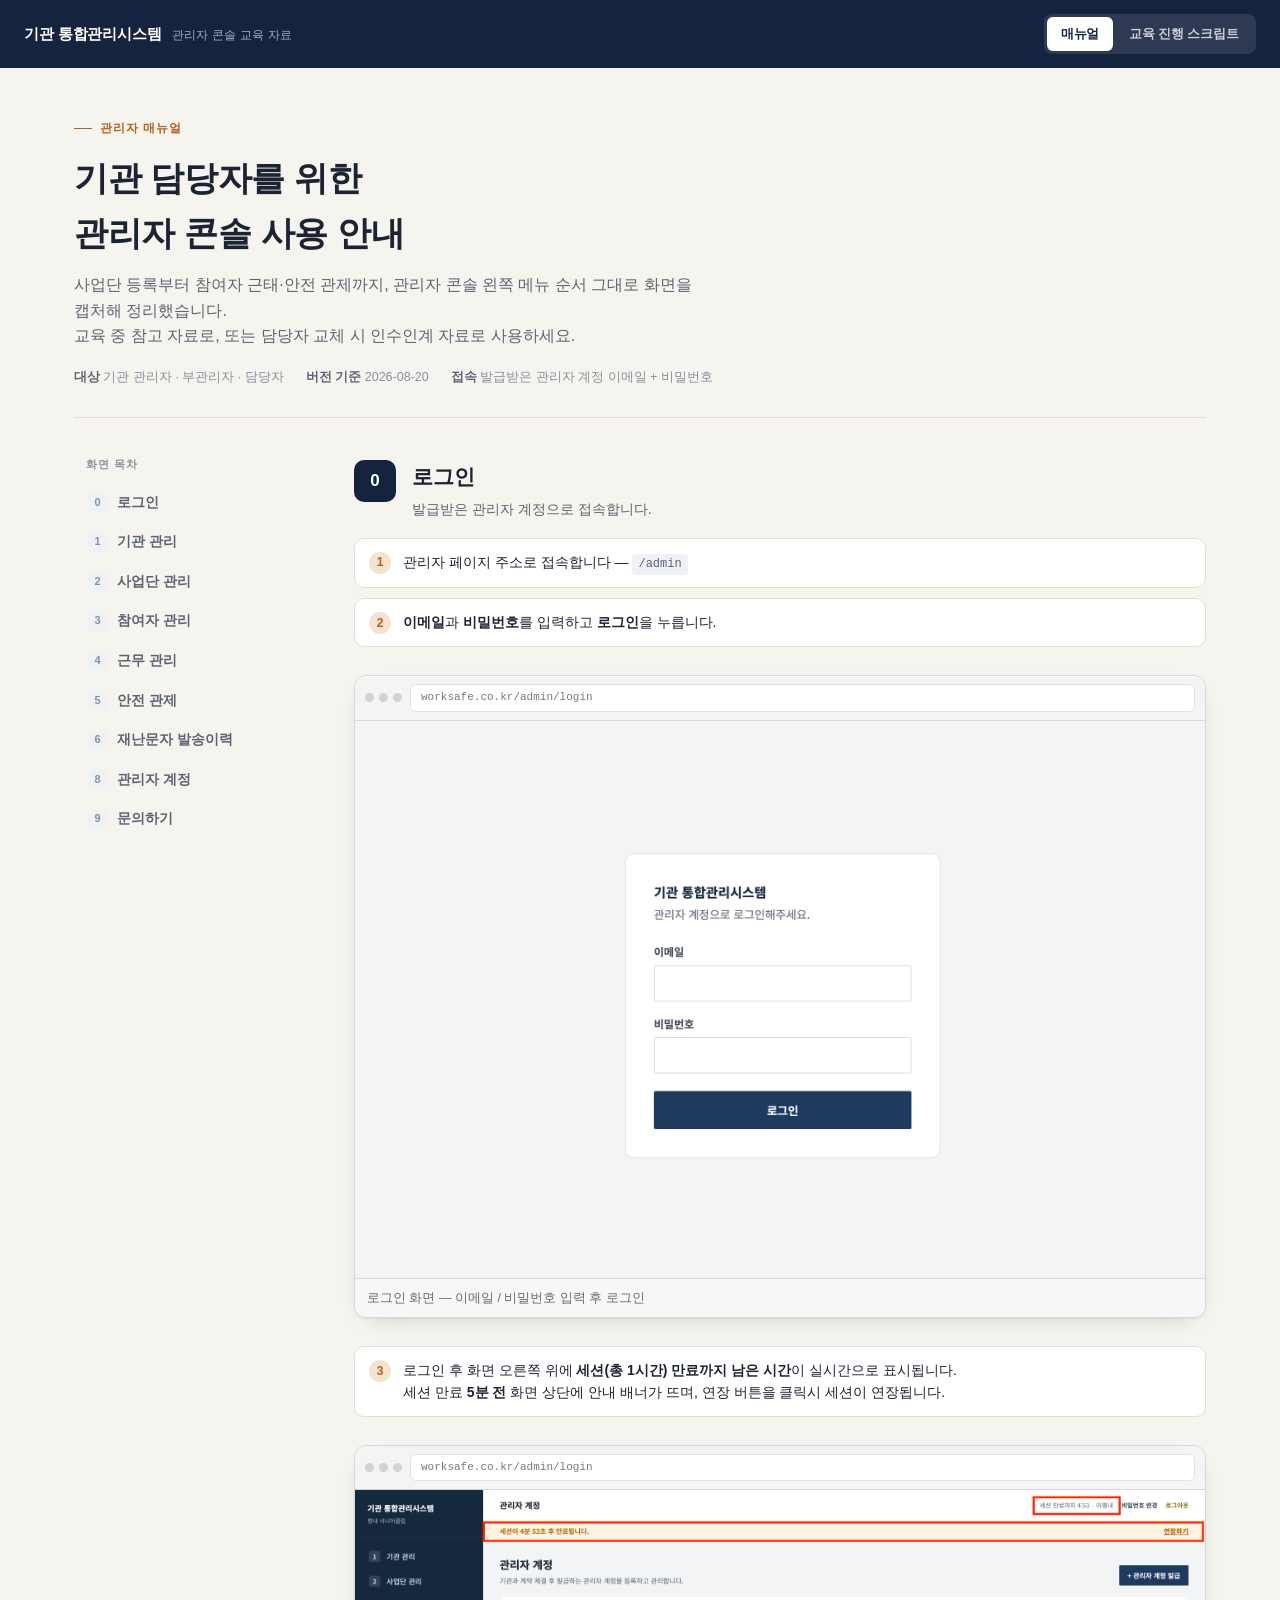
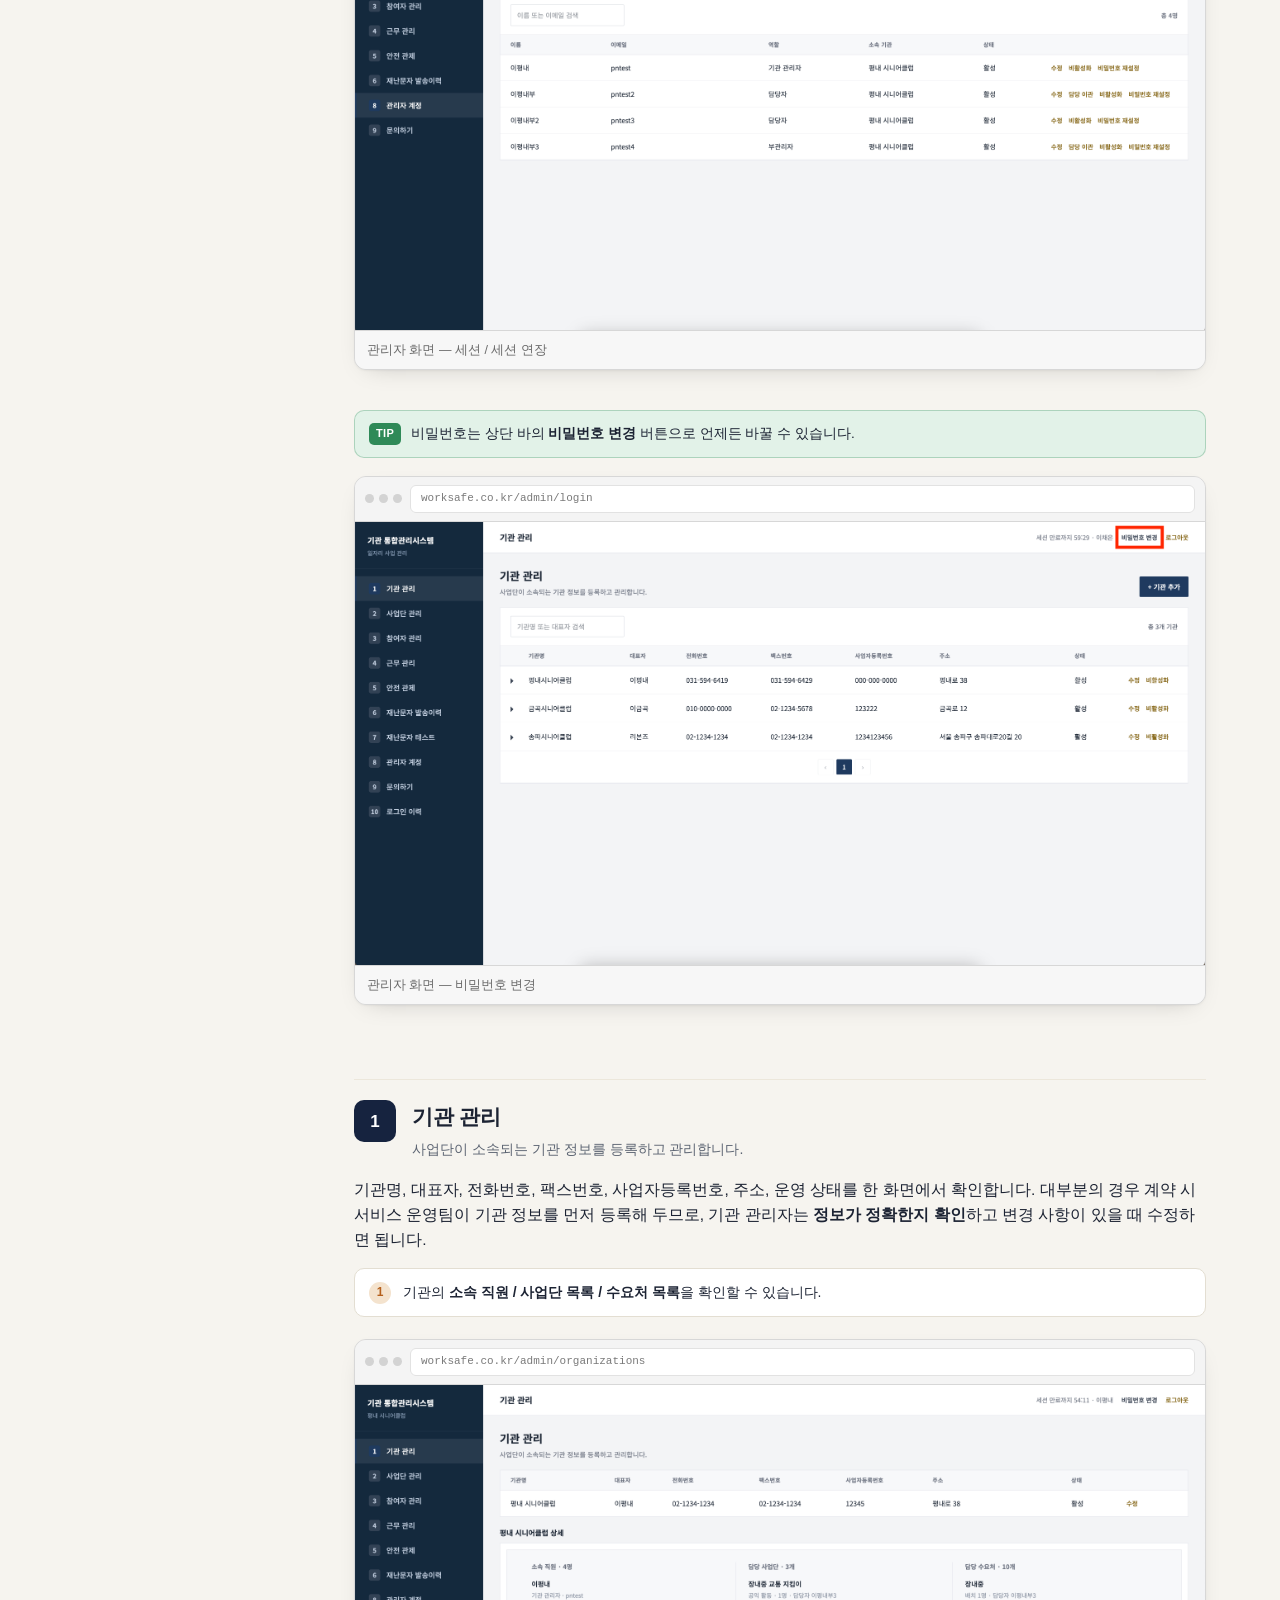
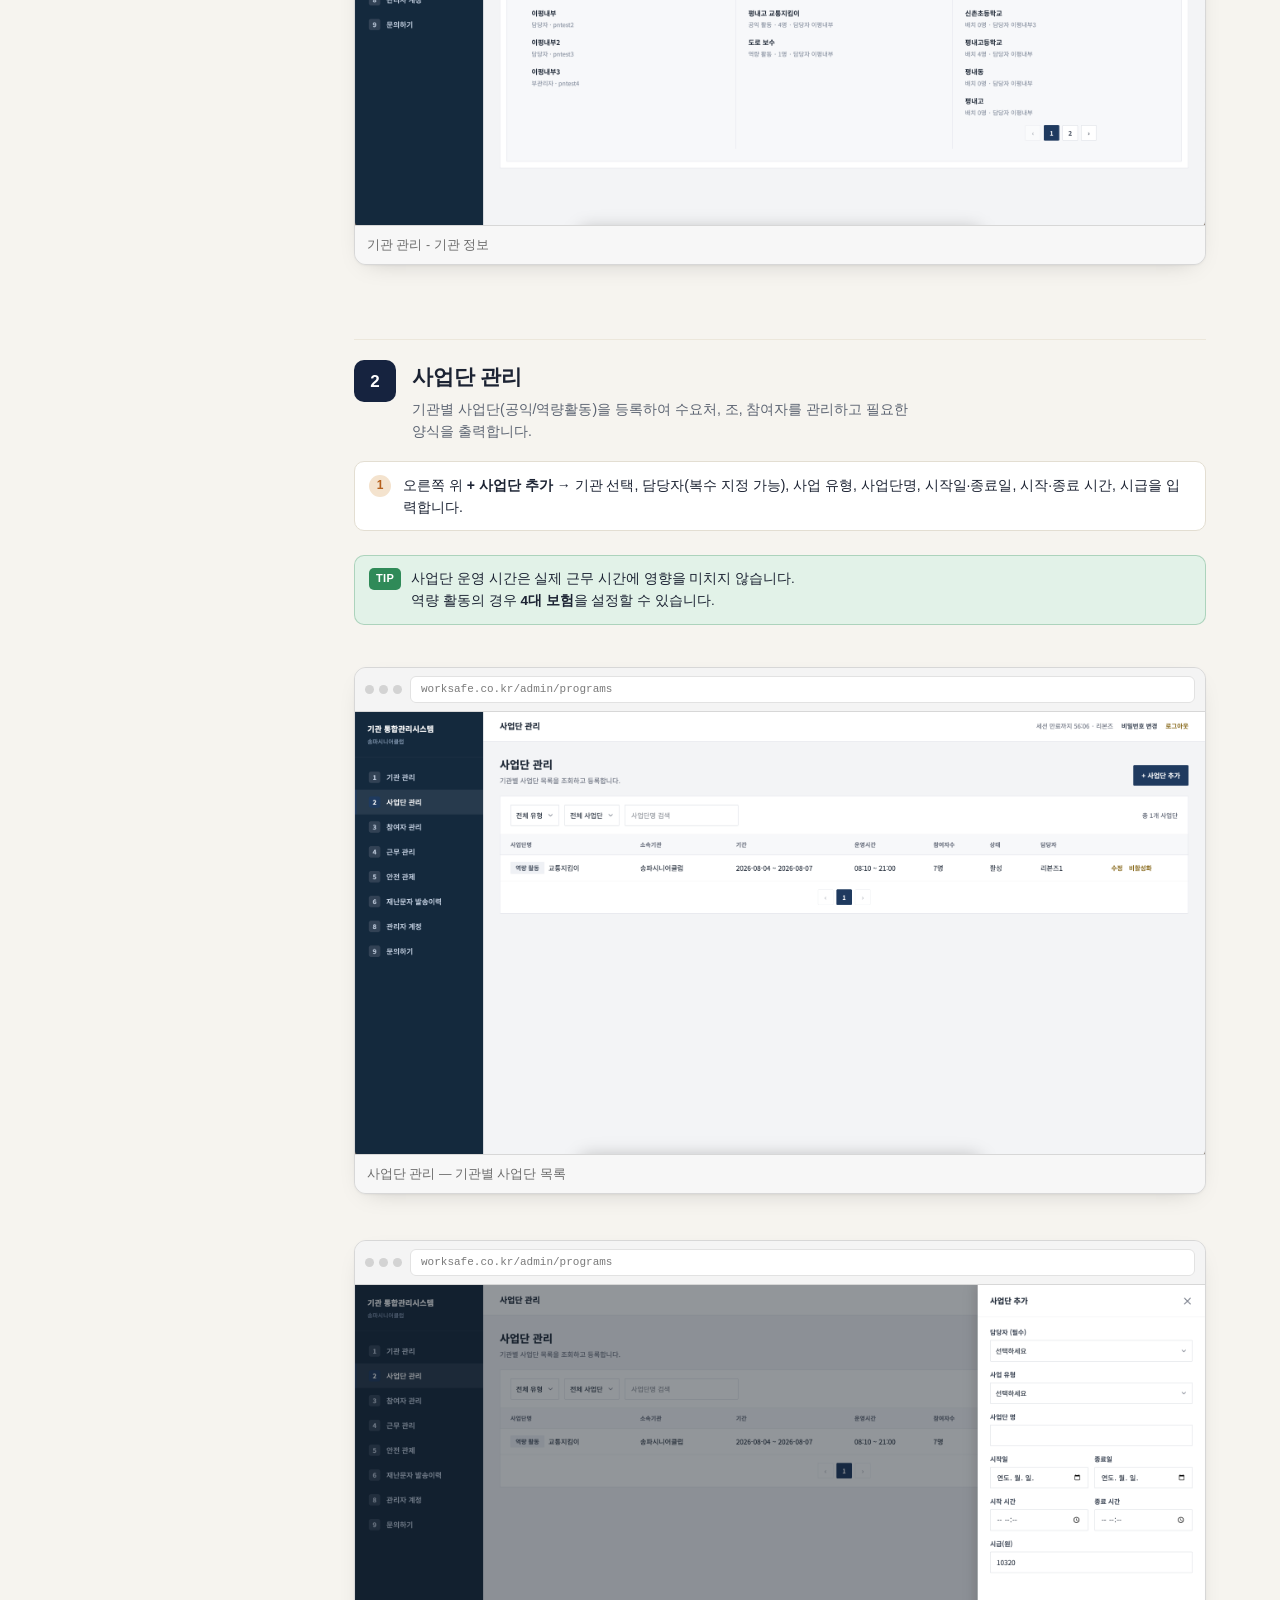
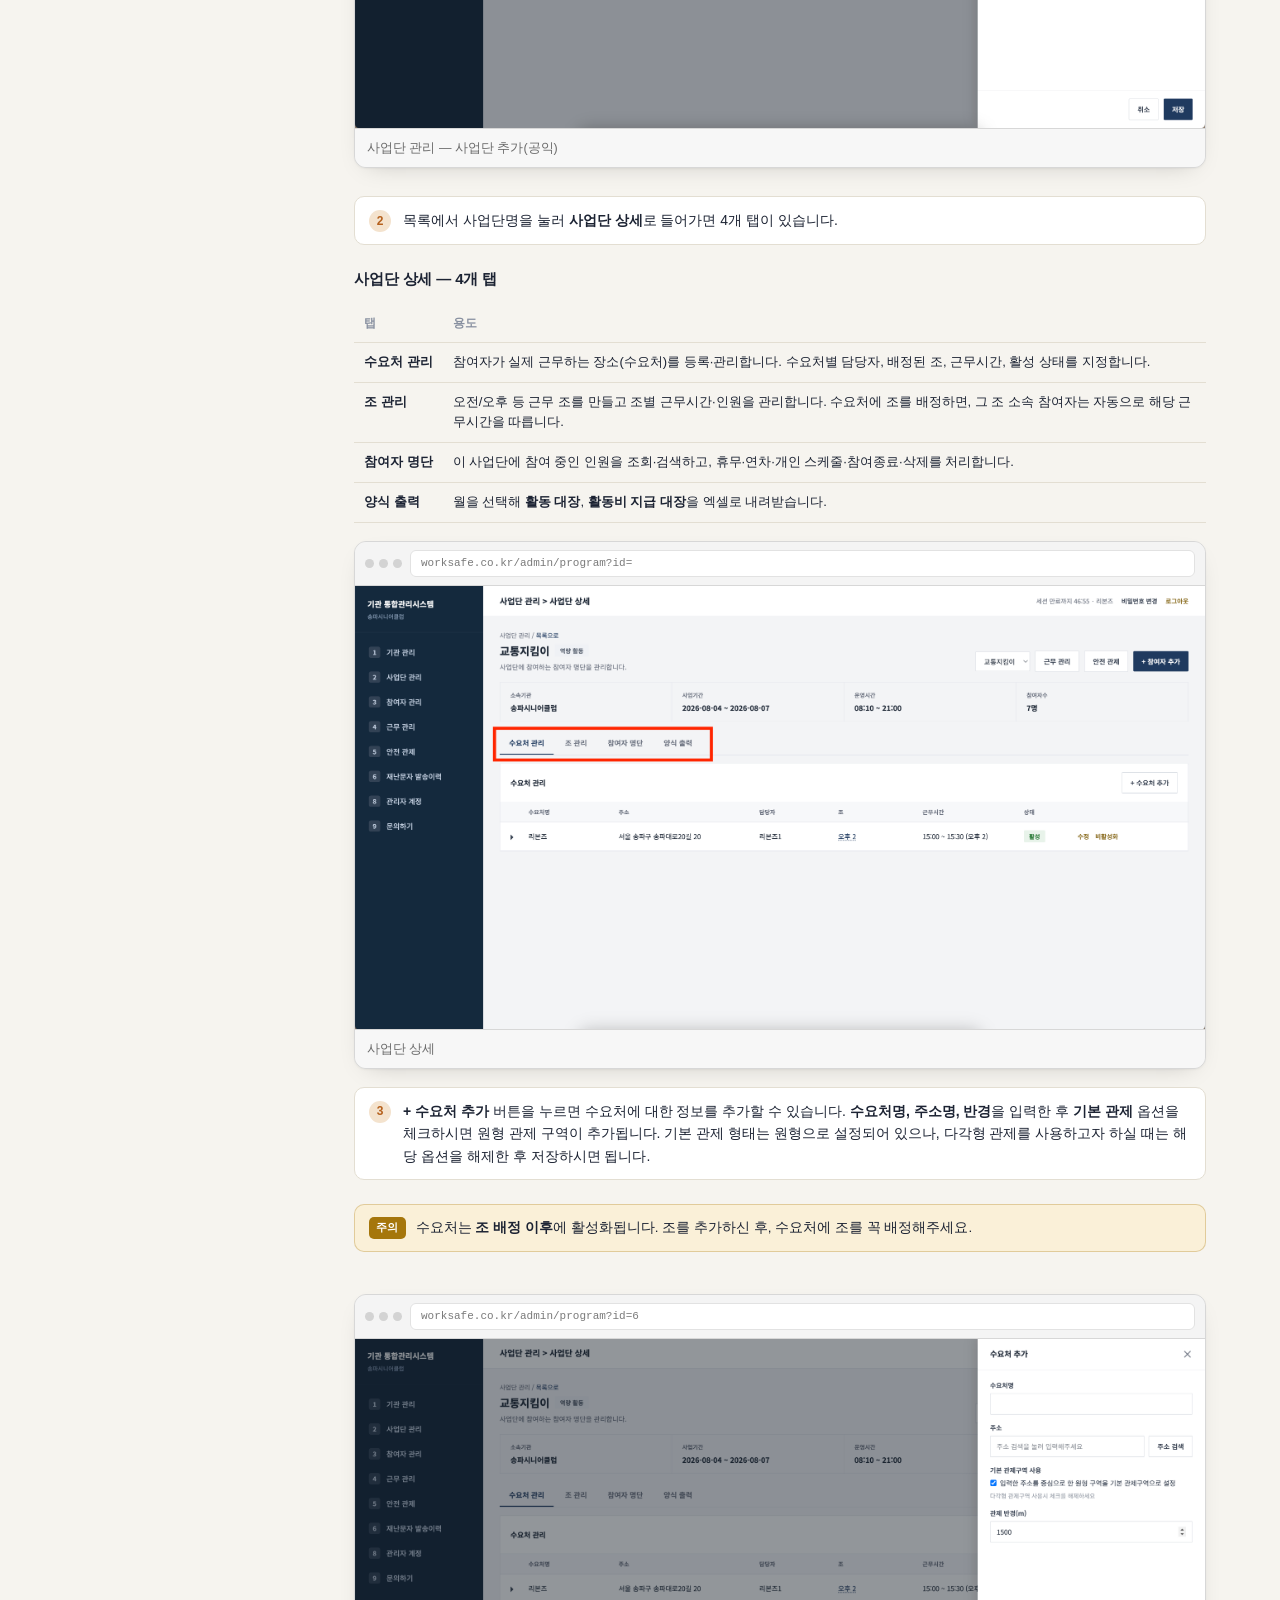
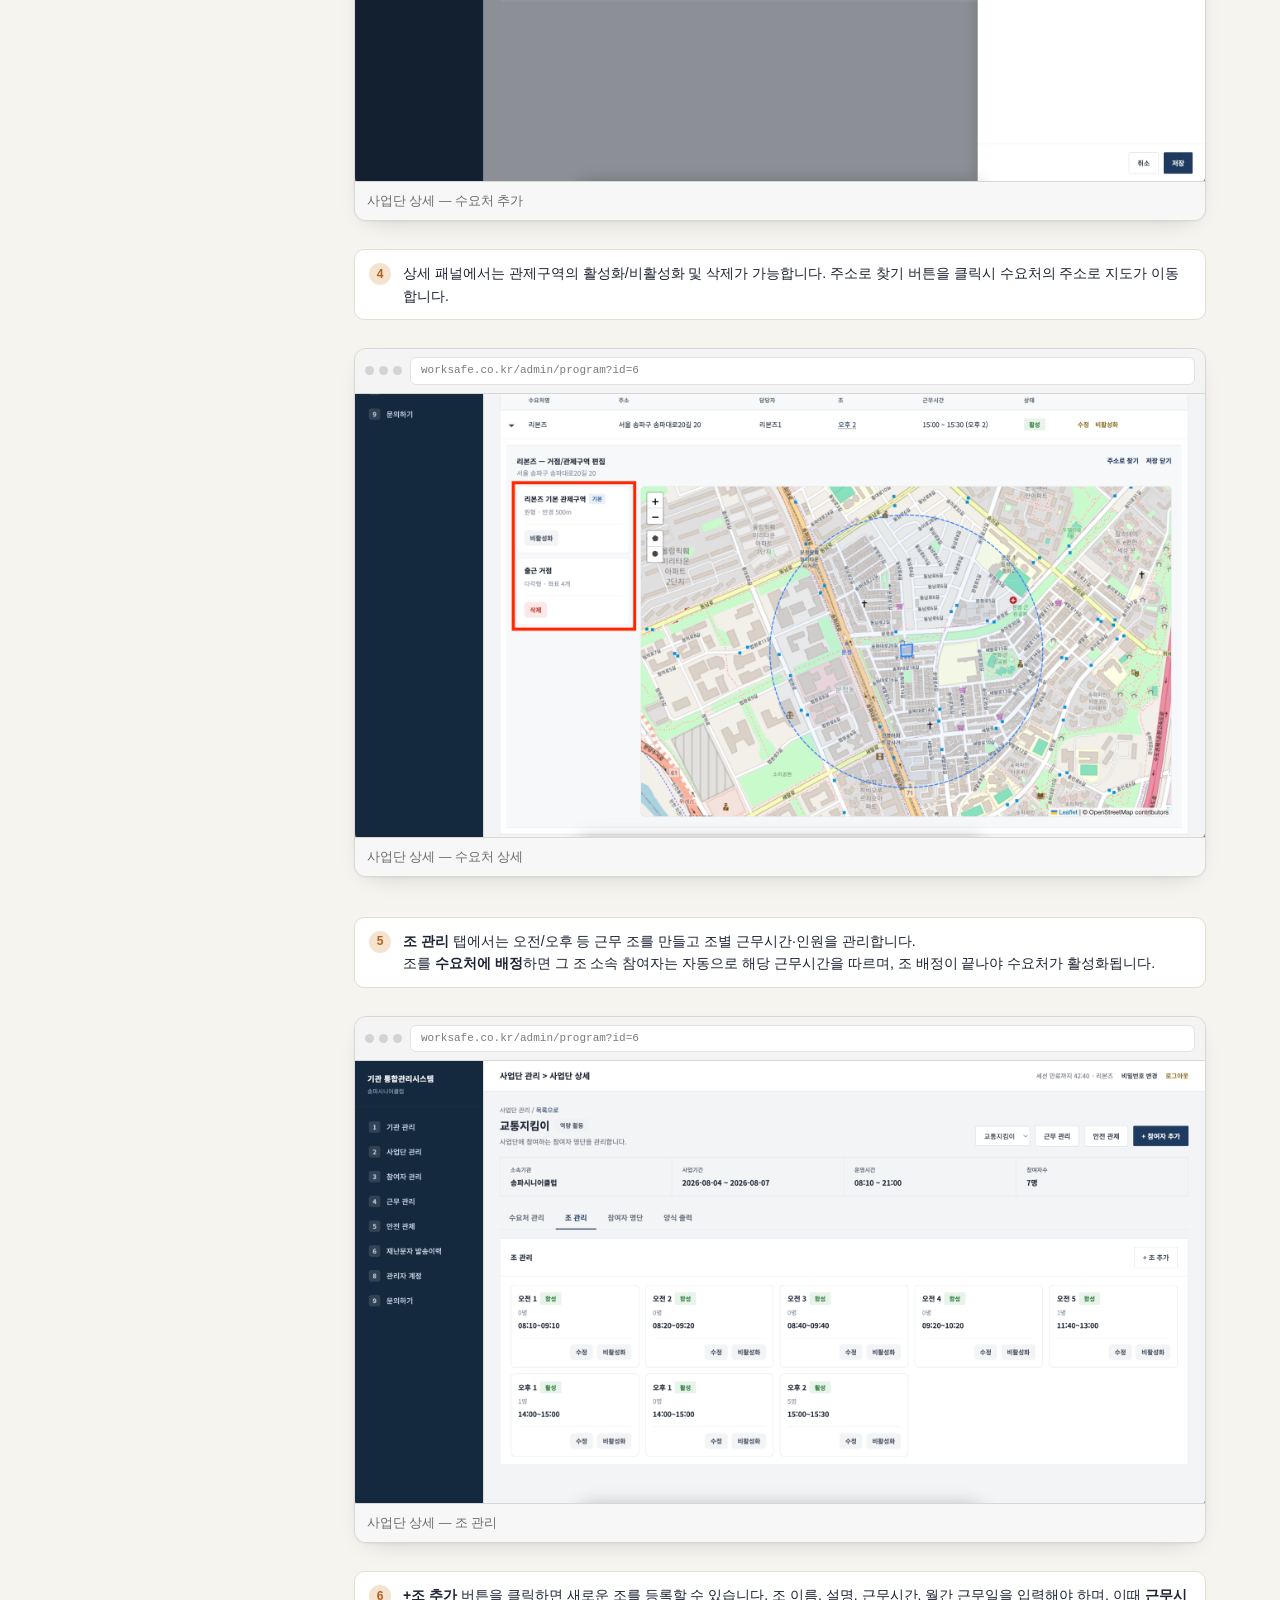
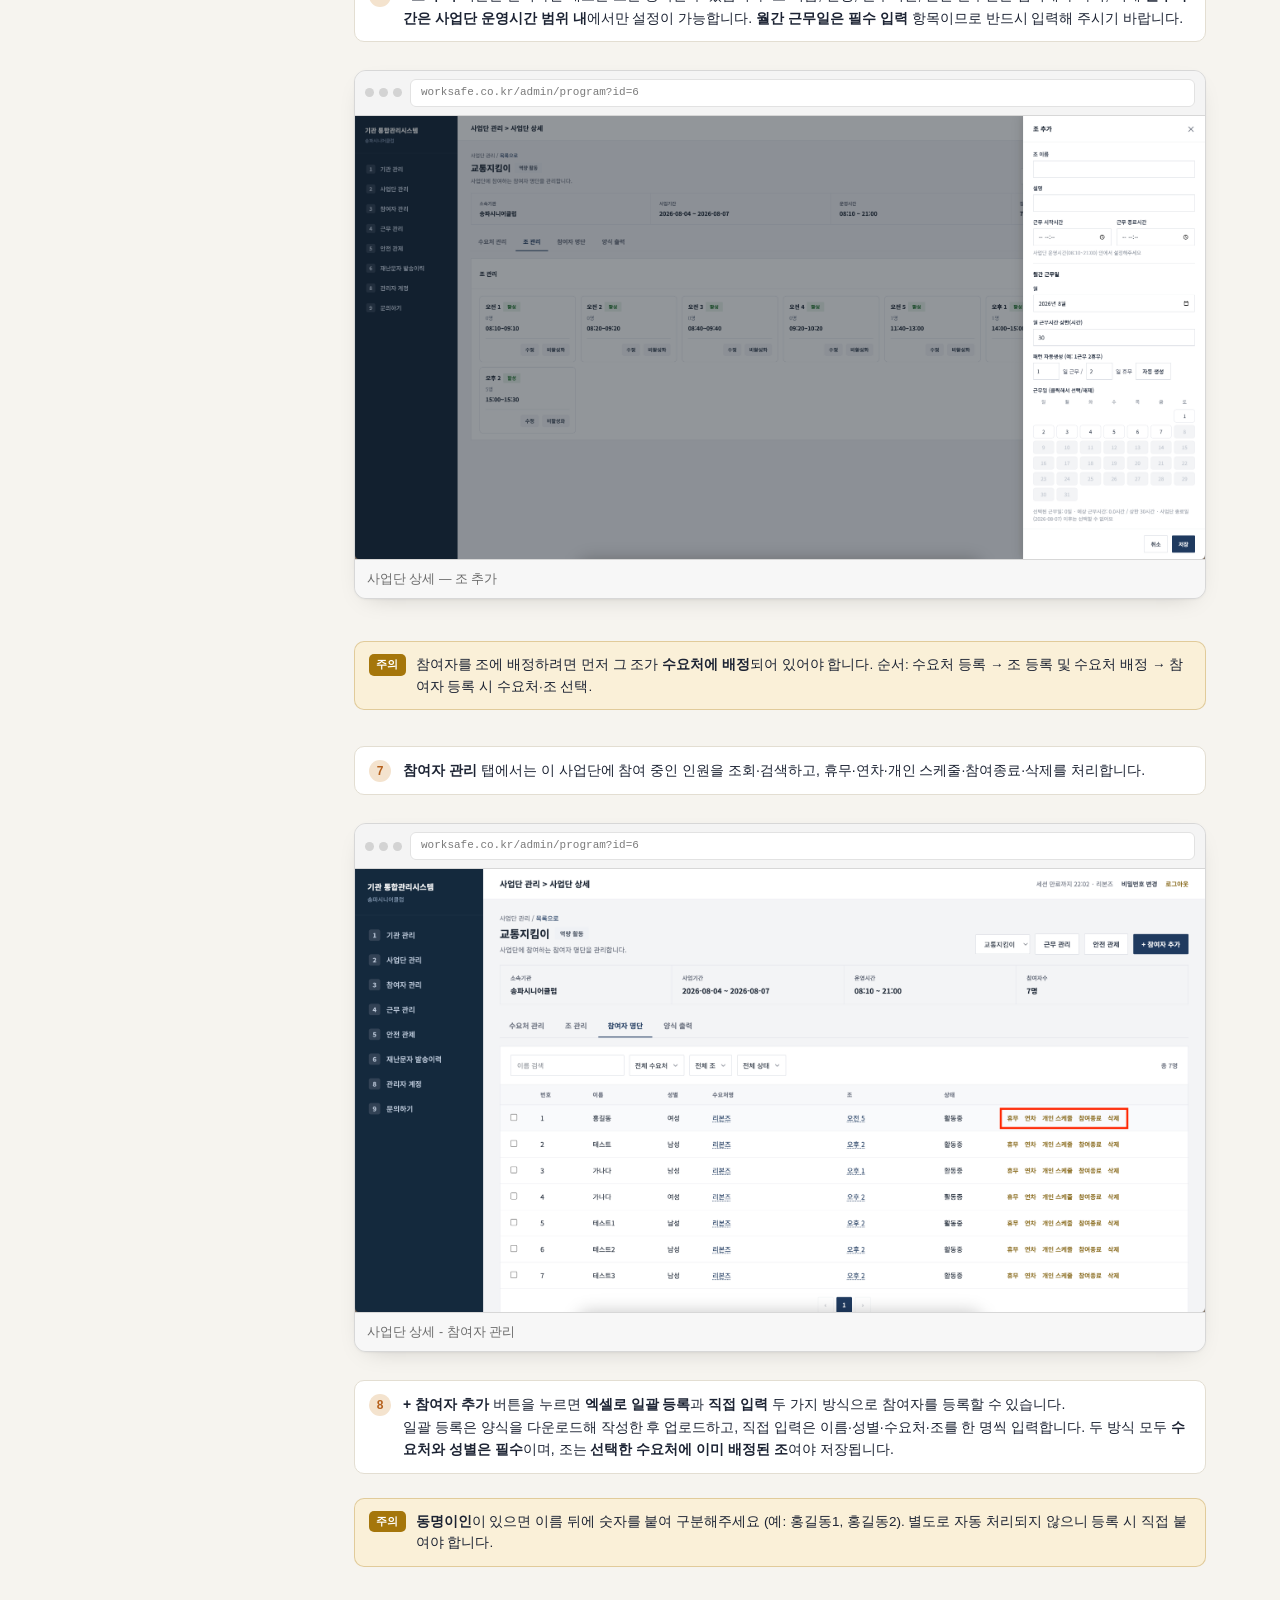
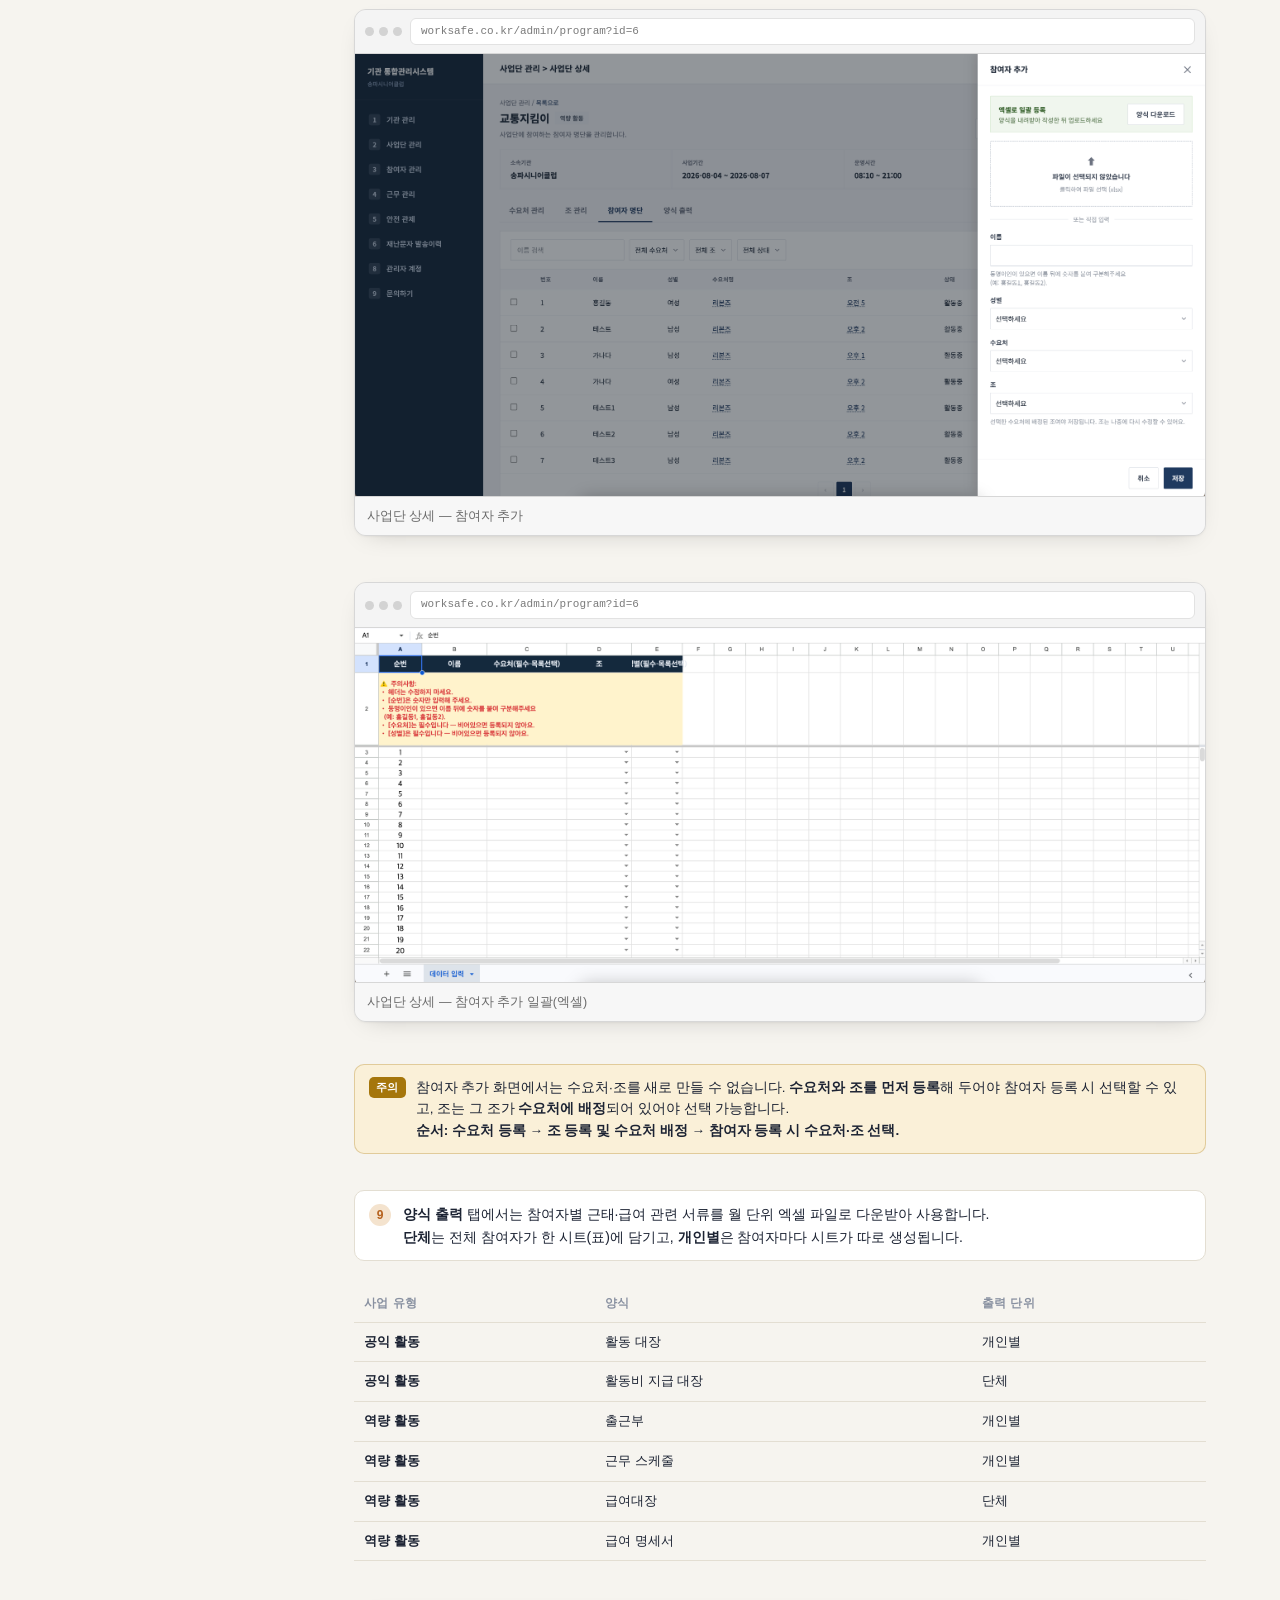
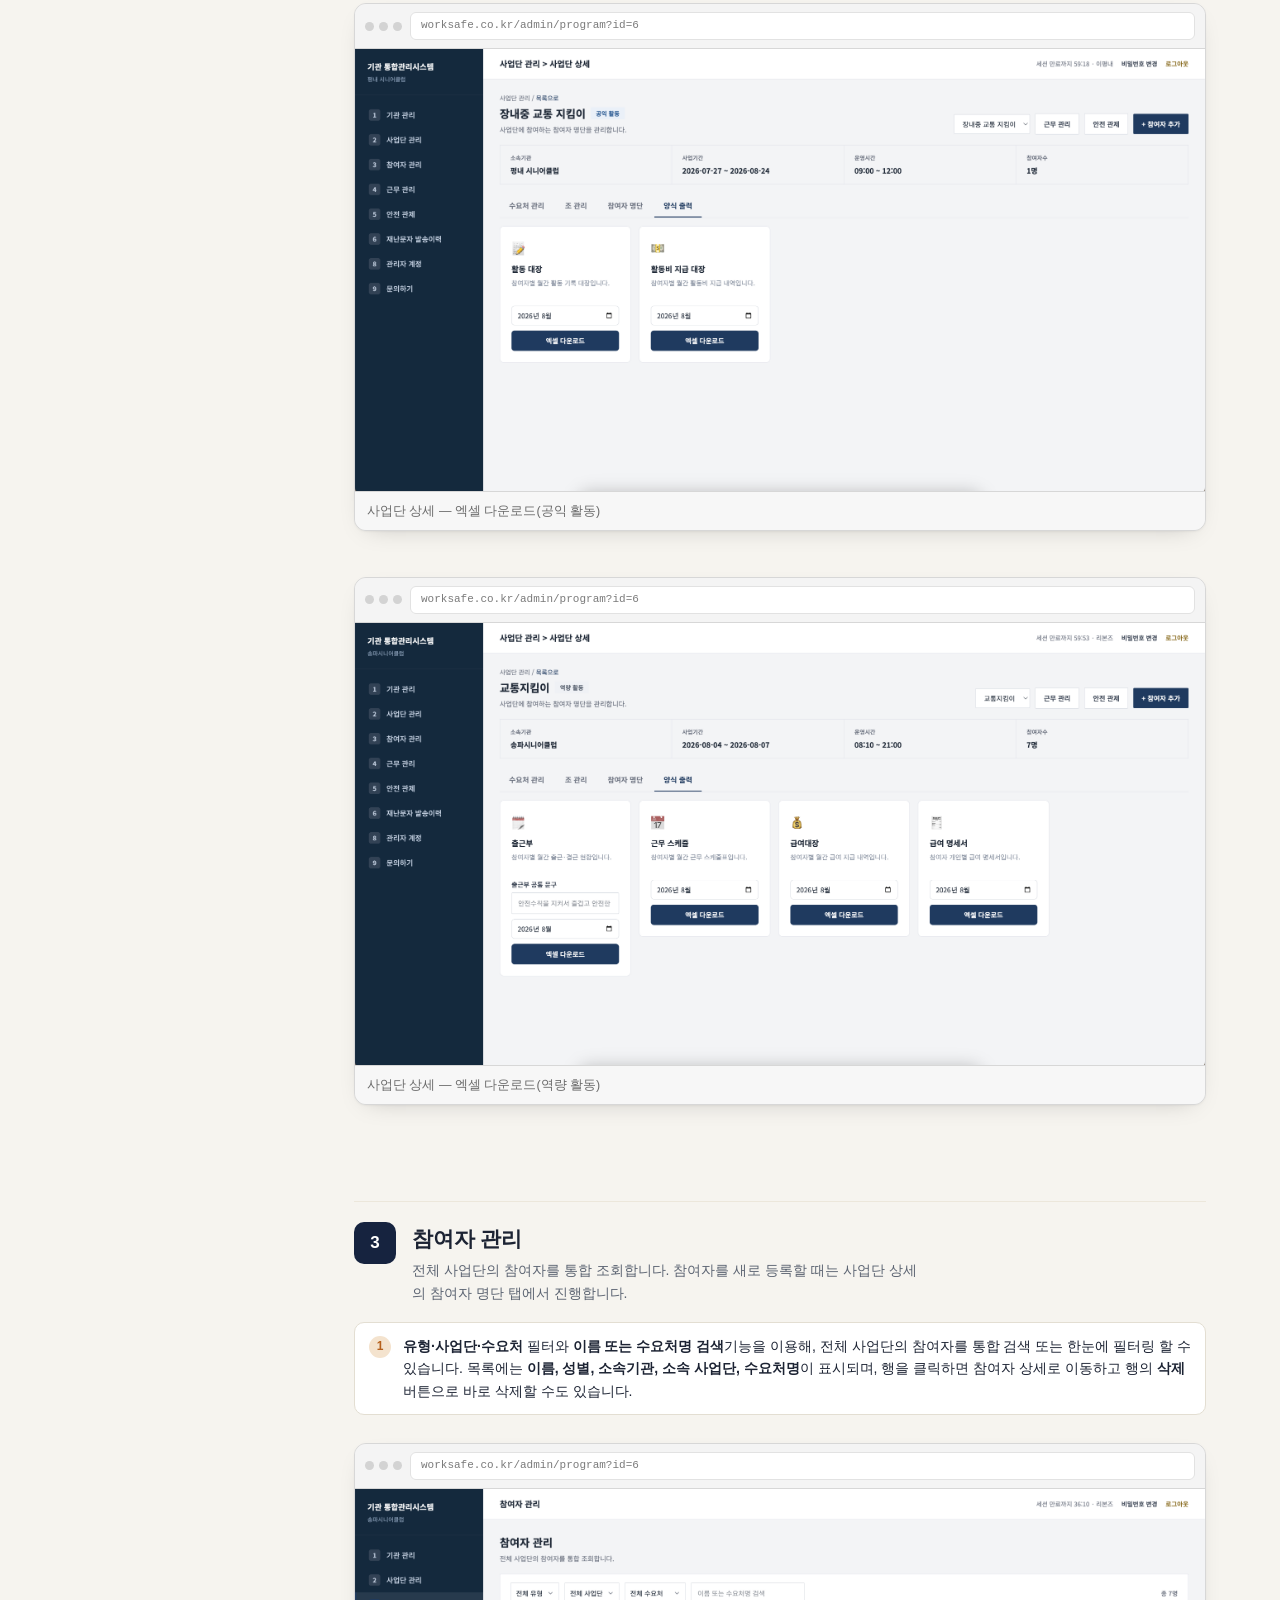
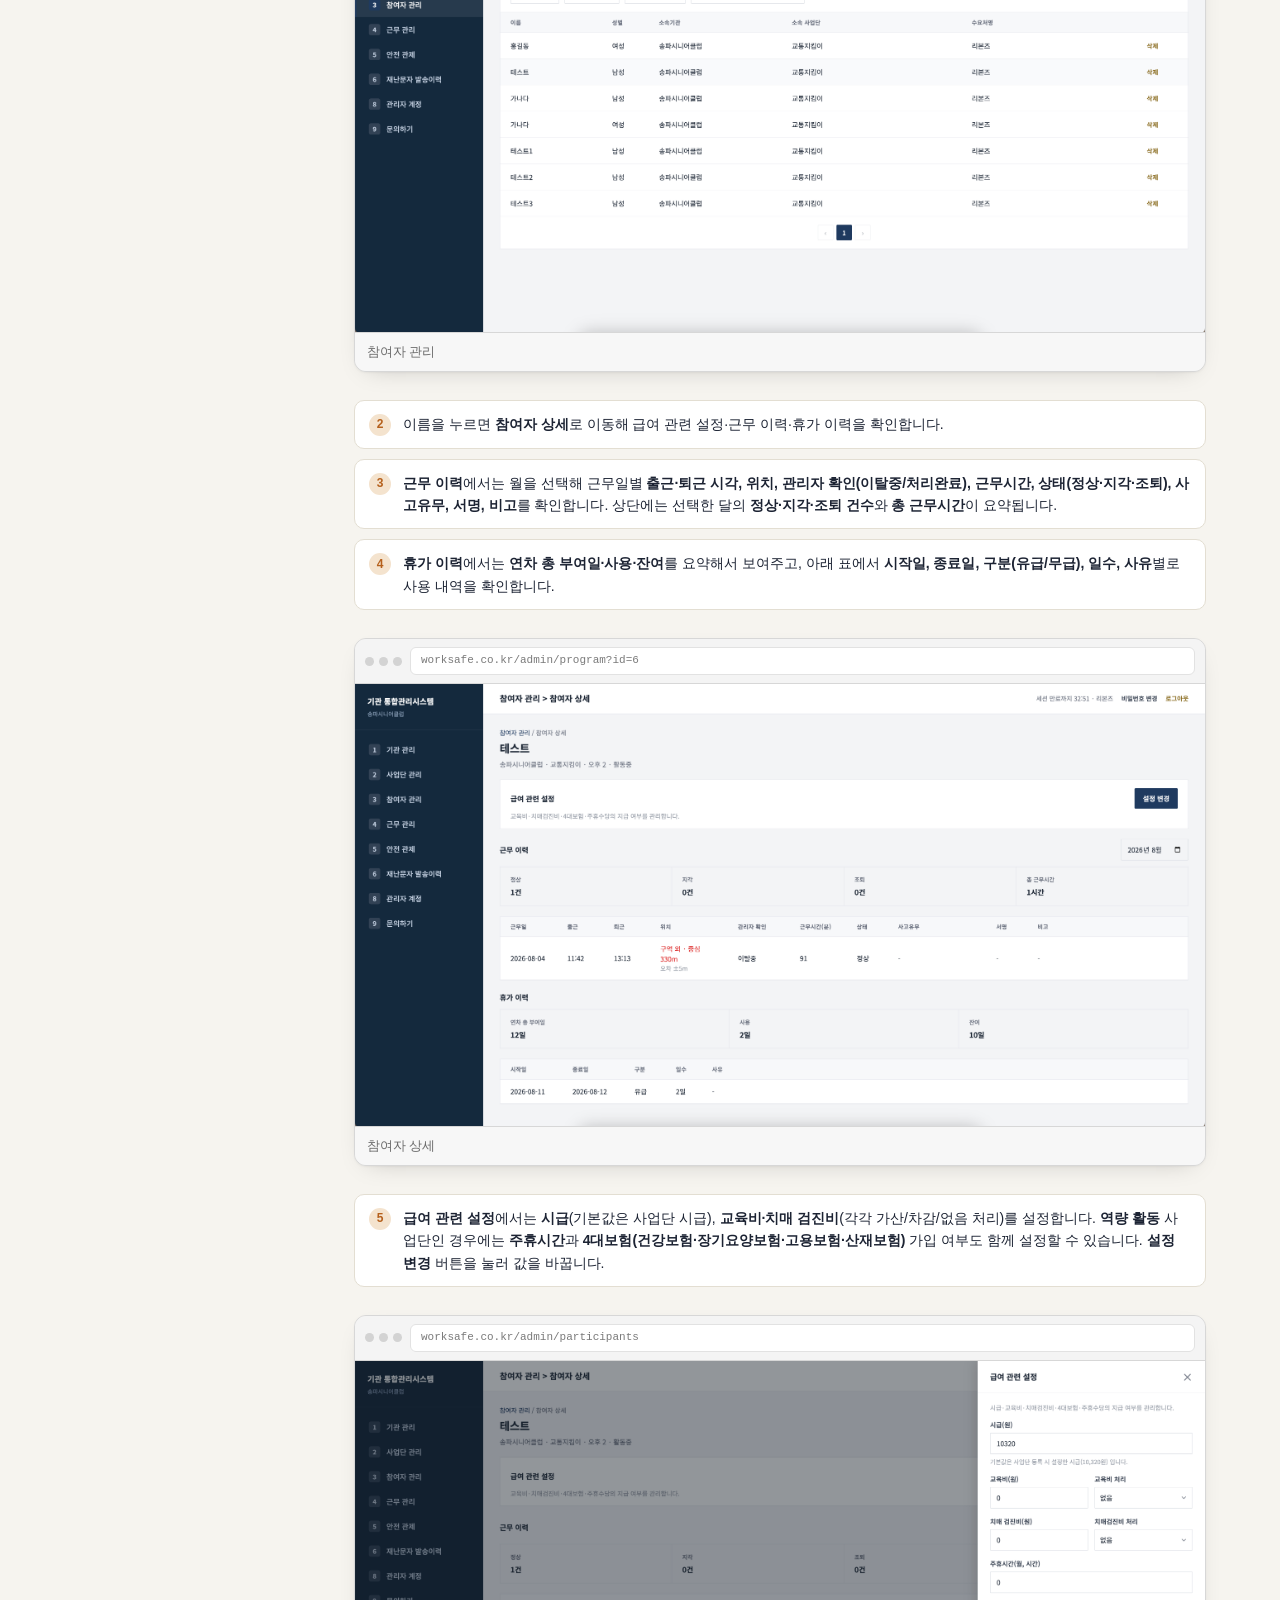
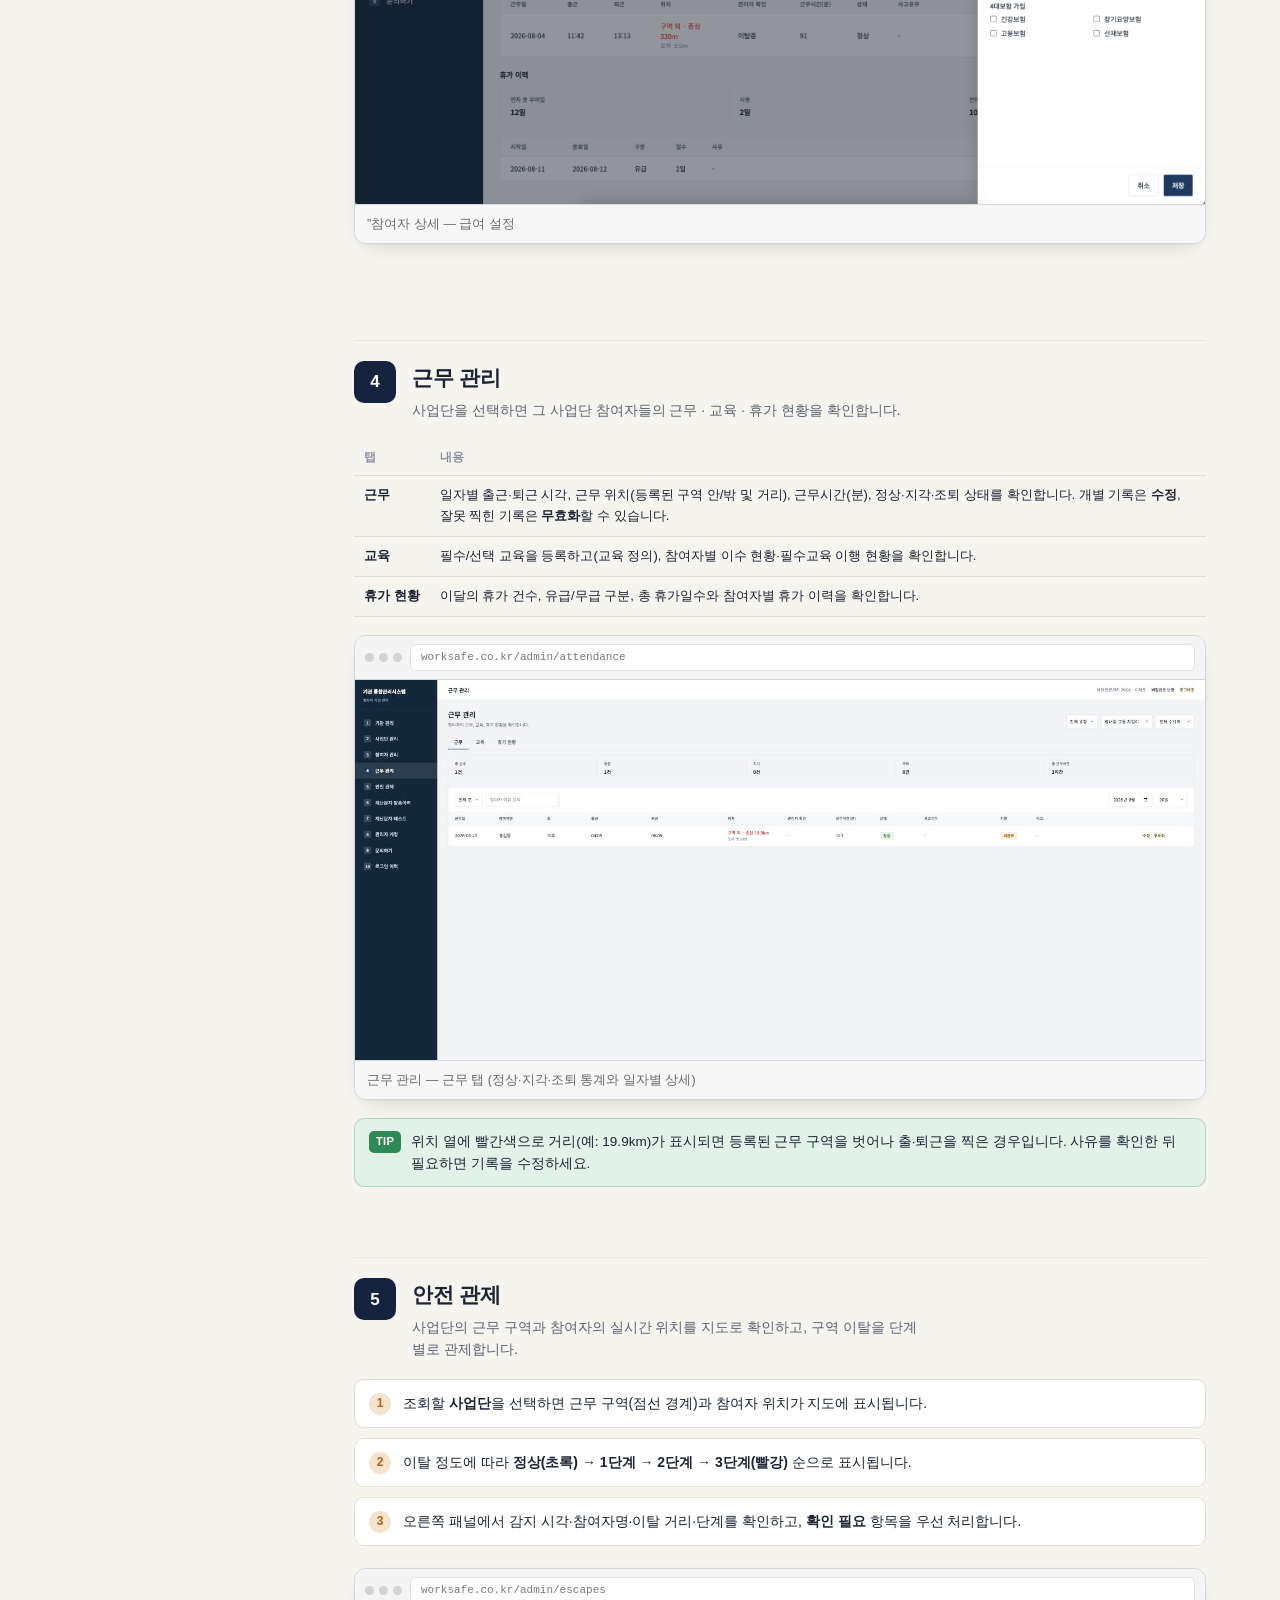
==== commit 6962443d: "docs : 양식 출력 탭에 사업 유형별 단체/개인별 출력 단위 표 추가 공익 활동(활동 대장·활동비 지급 대장)과 역량 활동(출근부·근무 스케줄· 급여대장·급여 명세서) 각 양식" ====
--- a/docs/admin-manual.html
+++ b/docs/admin-manual.html
@@ -366,12 +366,47 @@
                 <li>
                   <span class="n">9</span>
                   <div>
-                    <b>양식 출력</b> 탭에서는 참여자별 근태·급여 관련 서류를 월 단위 엑셀 파일로 다운받아 사용합니다. <br /><b>공익 활동</b
-                    >은 <b>활동 대장</b>·<b>활동비 지급 대장</b> 2종을, <b>역량 활동</b>은 <b>출근부</b>·<b>근무 스케줄</b
-                    >·<b>급여대장</b>·<b>급여 명세서</b>
-                    4종을 제공합니다.
-                  </div>
-                </li>
+                    <b>양식 출력</b> 탭에서는 참여자별 근태·급여 관련 서류를 월 단위 엑셀 파일로 다운받아 사용합니다.<br />
+                    <b>단체</b>는 전체 참여자가 한 시트(표)에 담기고, <b>개인별</b>은 참여자마다 시트가 따로 생성됩니다.
+                  </div>
+                </li>
+                <table class="ref">
+                  <tr>
+                    <th>사업 유형</th>
+                    <th>양식</th>
+                    <th>출력 단위</th>
+                  </tr>
+                  <tr>
+                    <td class="role">공익 활동</td>
+                    <td>활동 대장</td>
+                    <td>개인별</td>
+                  </tr>
+                  <tr>
+                    <td class="role">공익 활동</td>
+                    <td>활동비 지급 대장</td>
+                    <td>단체</td>
+                  </tr>
+                  <tr>
+                    <td class="role">역량 활동</td>
+                    <td>출근부</td>
+                    <td>개인별</td>
+                  </tr>
+                  <tr>
+                    <td class="role">역량 활동</td>
+                    <td>근무 스케줄</td>
+                    <td>개인별</td>
+                  </tr>
+                  <tr>
+                    <td class="role">역량 활동</td>
+                    <td>급여대장</td>
+                    <td>단체</td>
+                  </tr>
+                  <tr>
+                    <td class="role">역량 활동</td>
+                    <td>급여 명세서</td>
+                    <td>개인별</td>
+                  </tr>
+                </table>
                 <figure class="shot">
                   <div class="bar">
                     <div class="dots"><span></span><span></span><span></span></div>
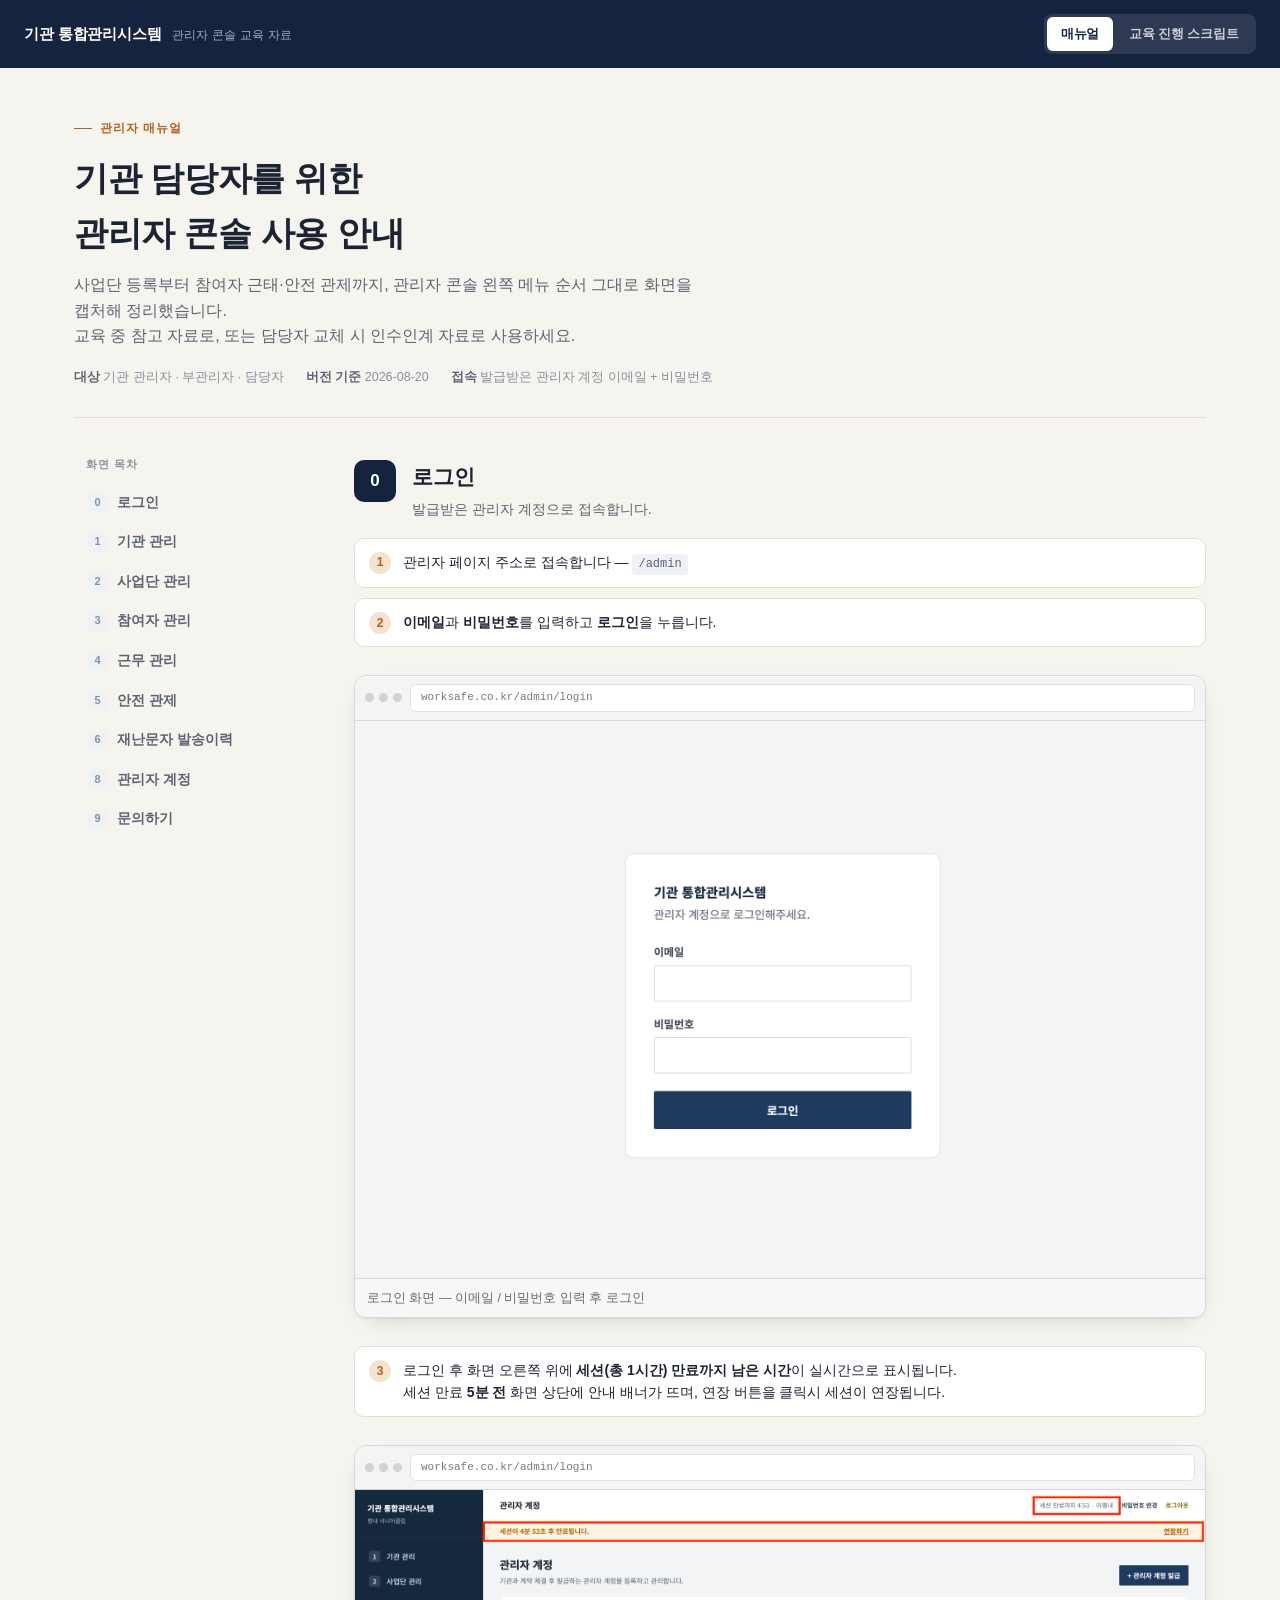
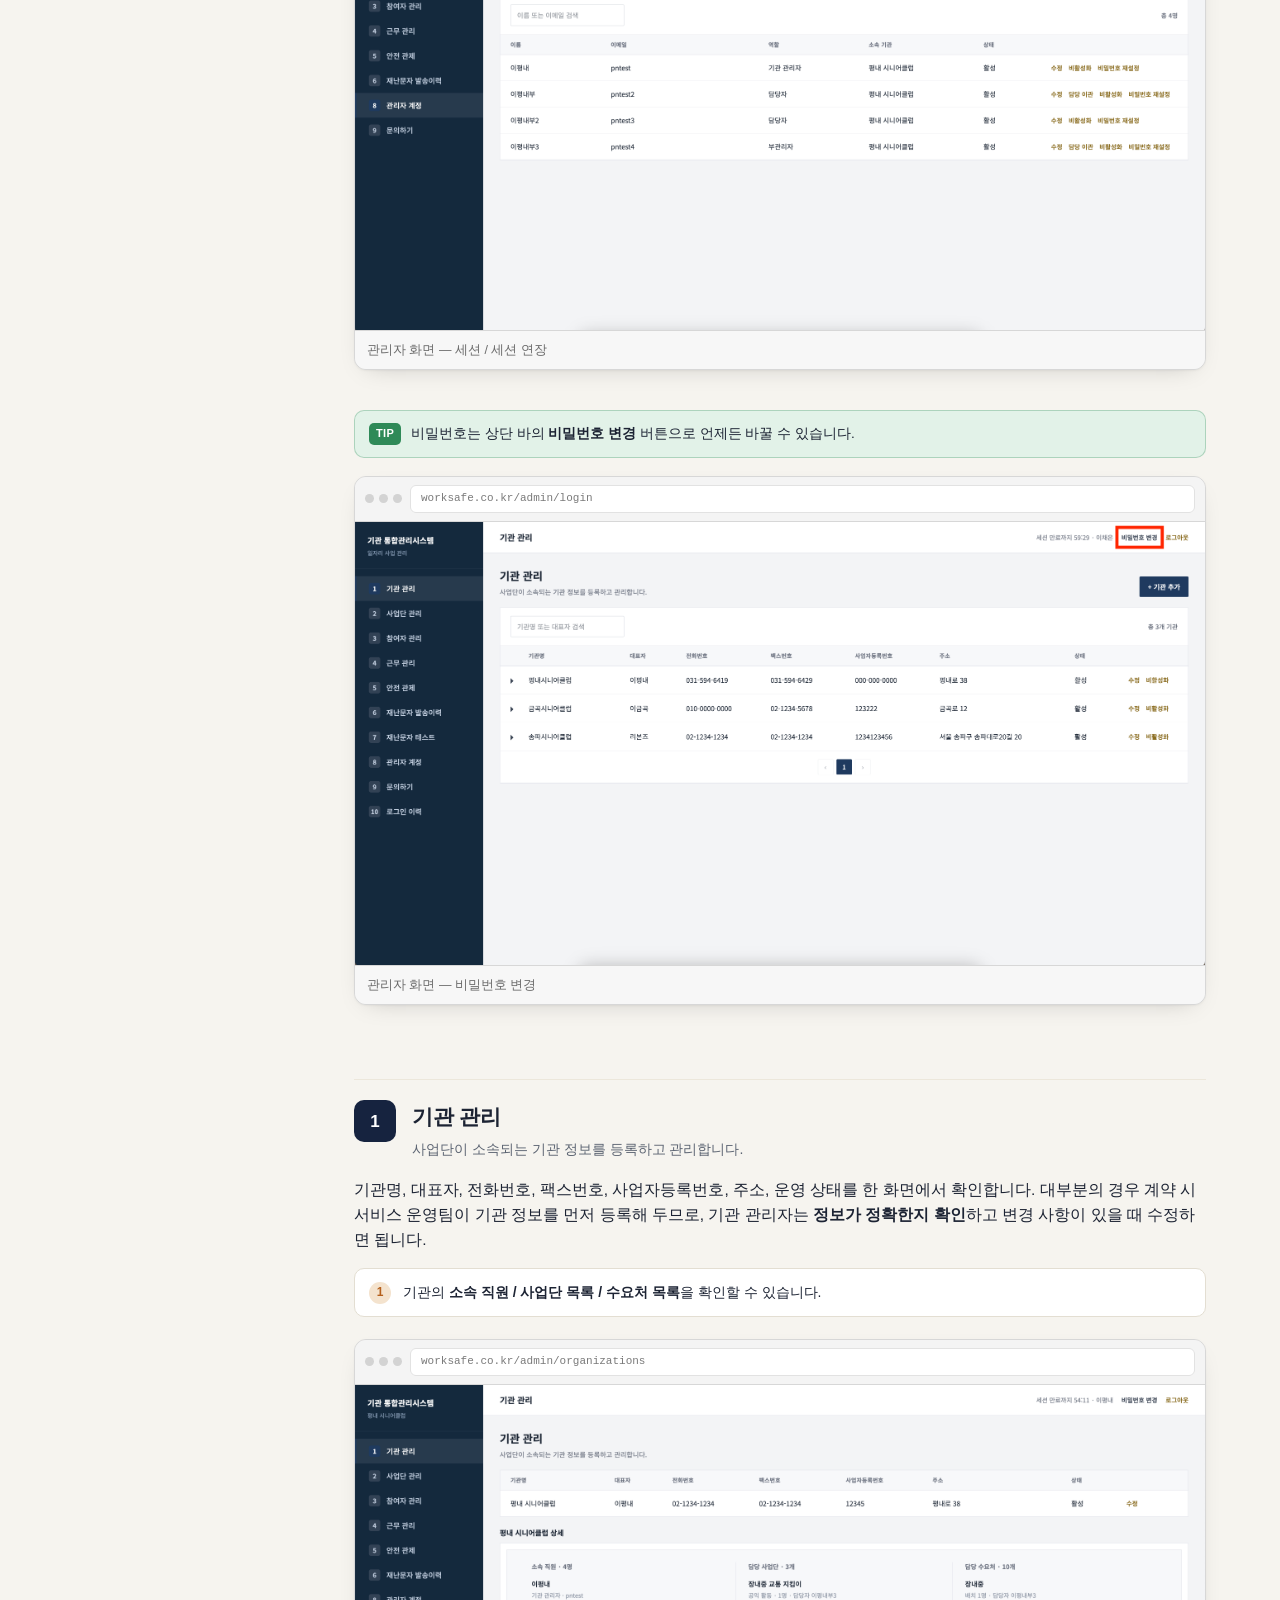
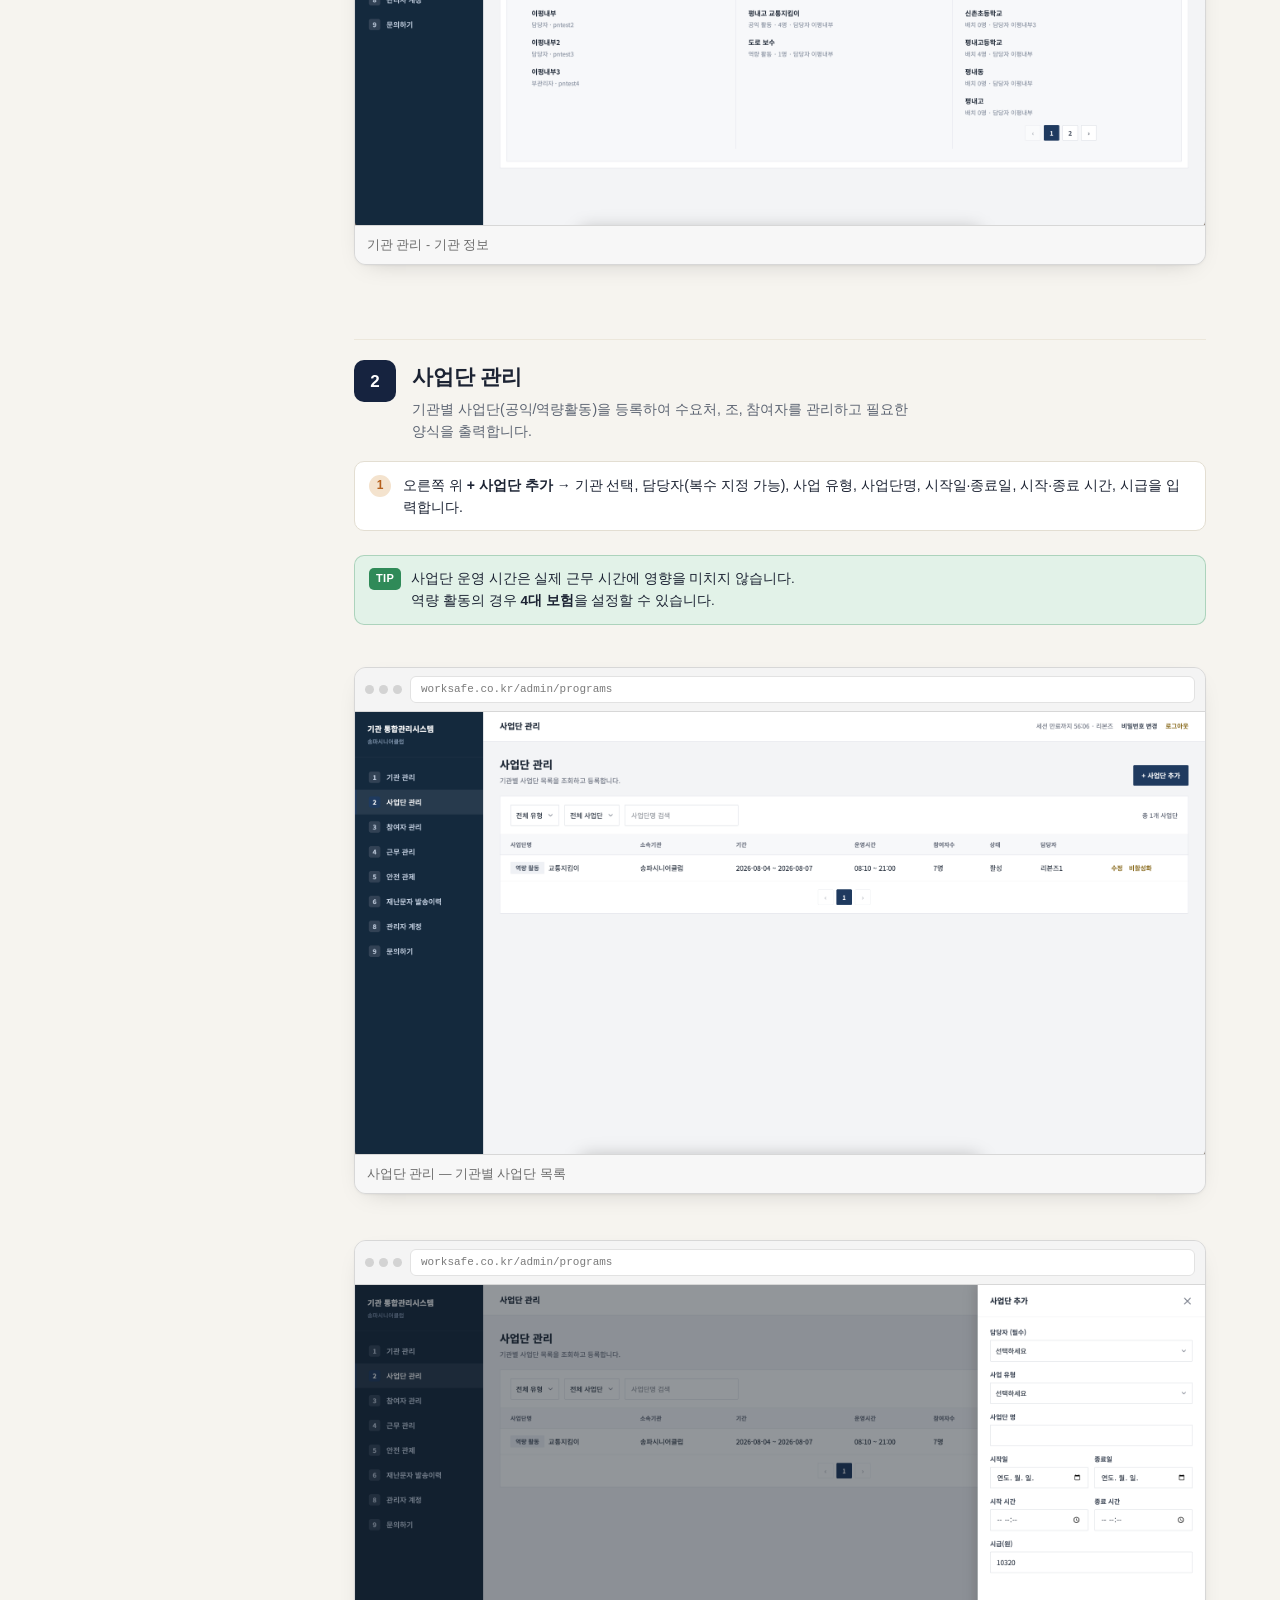
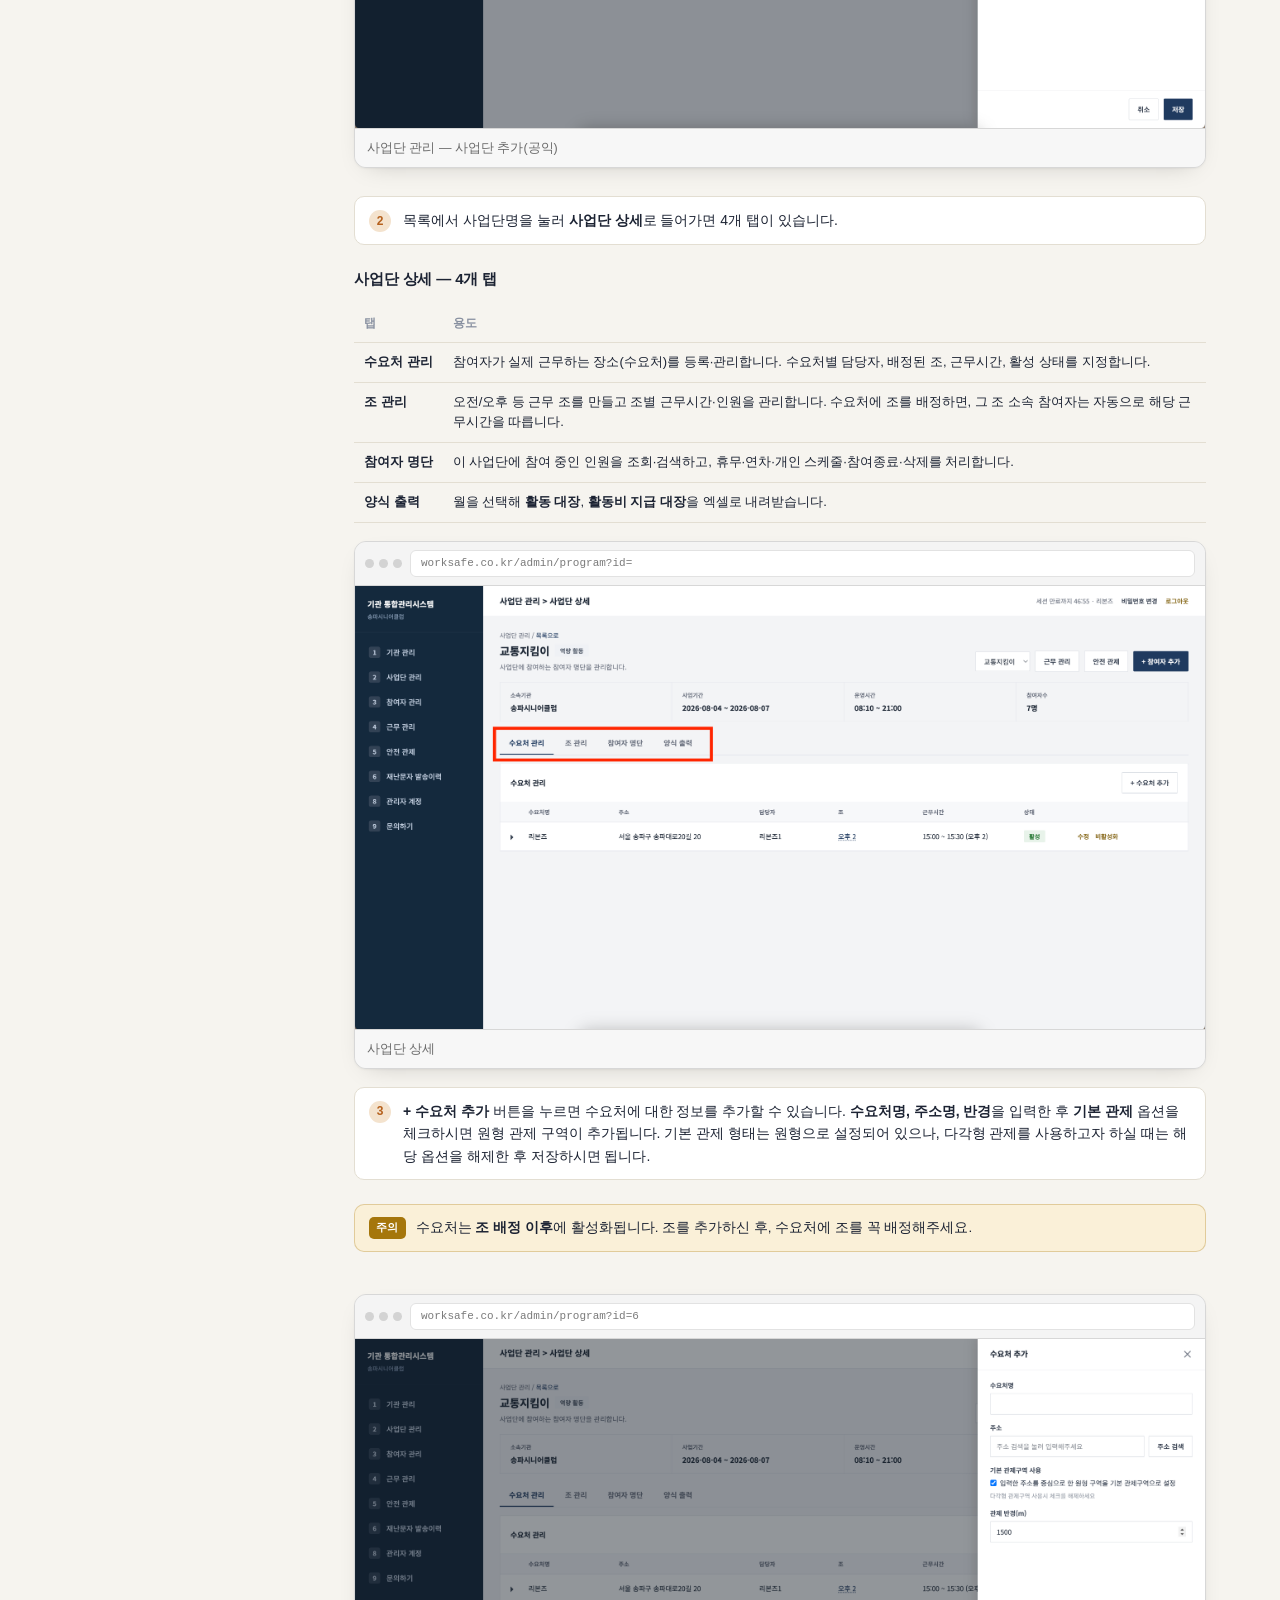
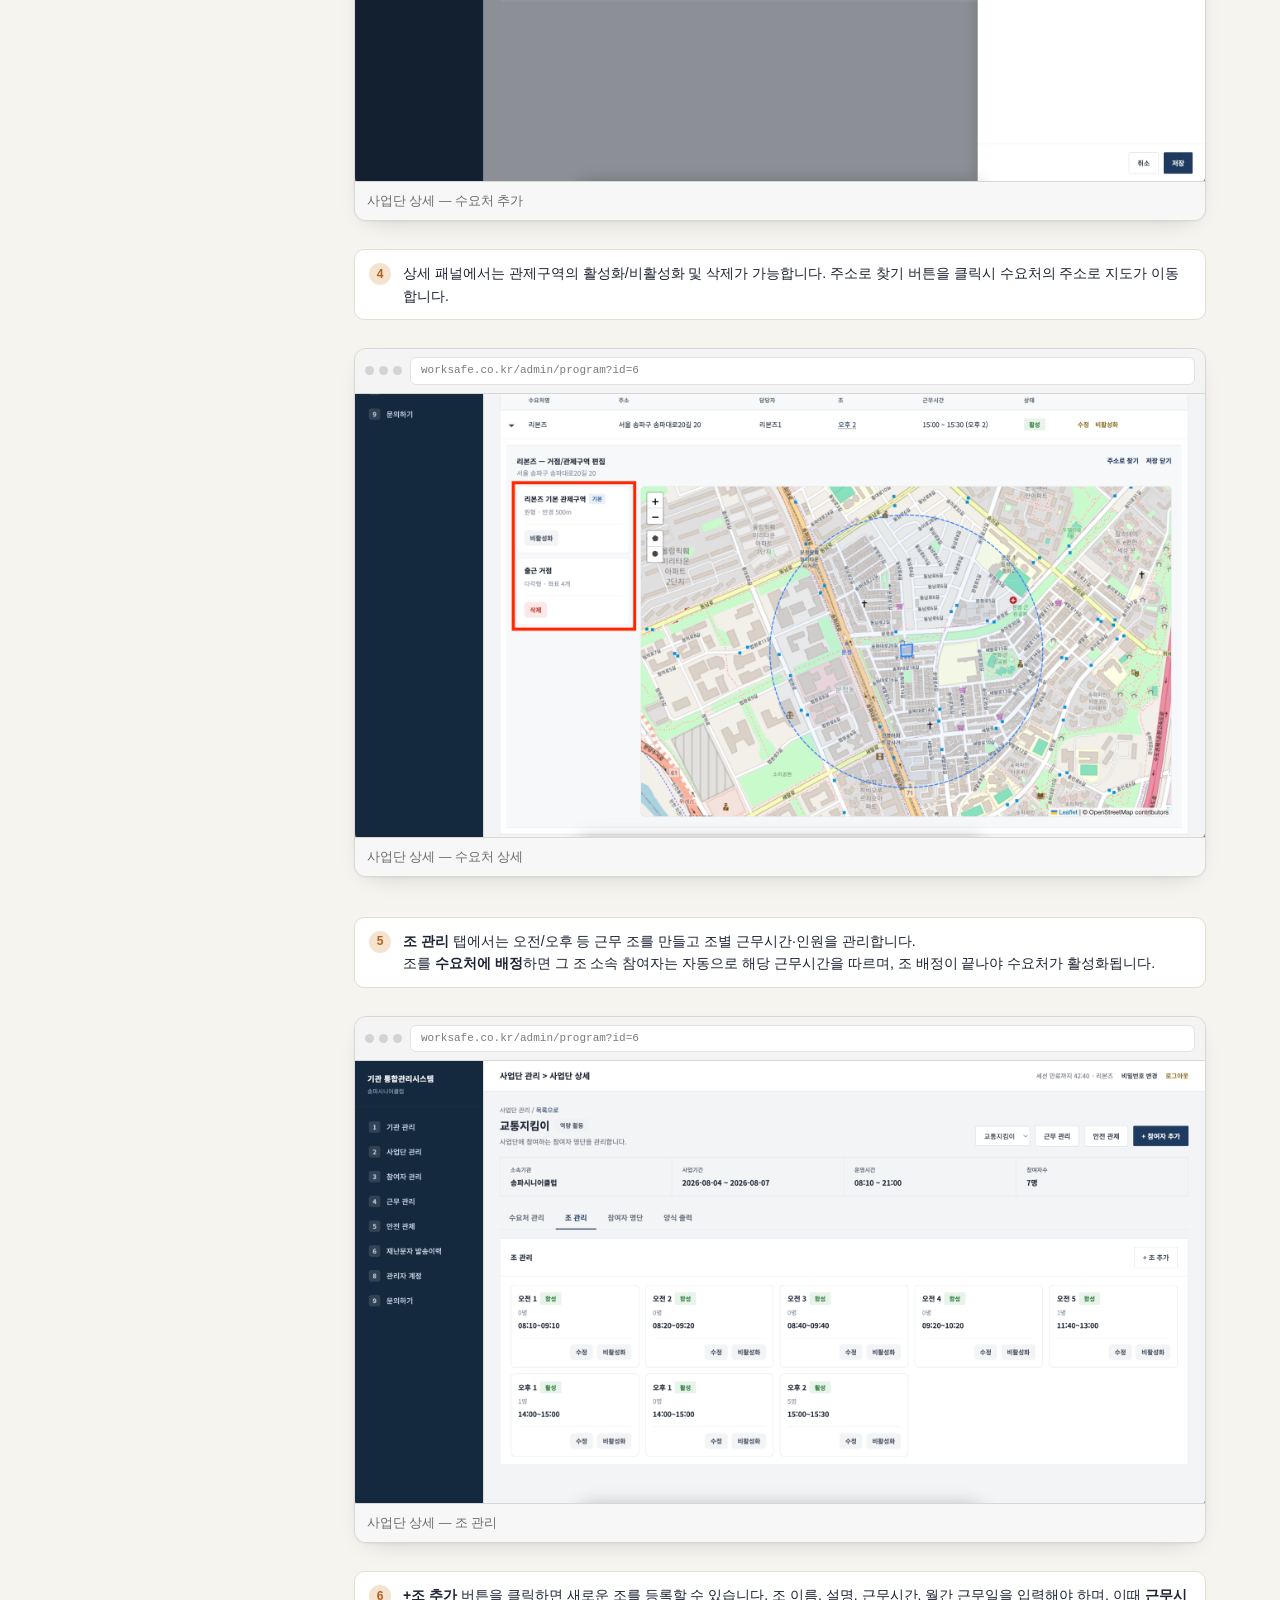
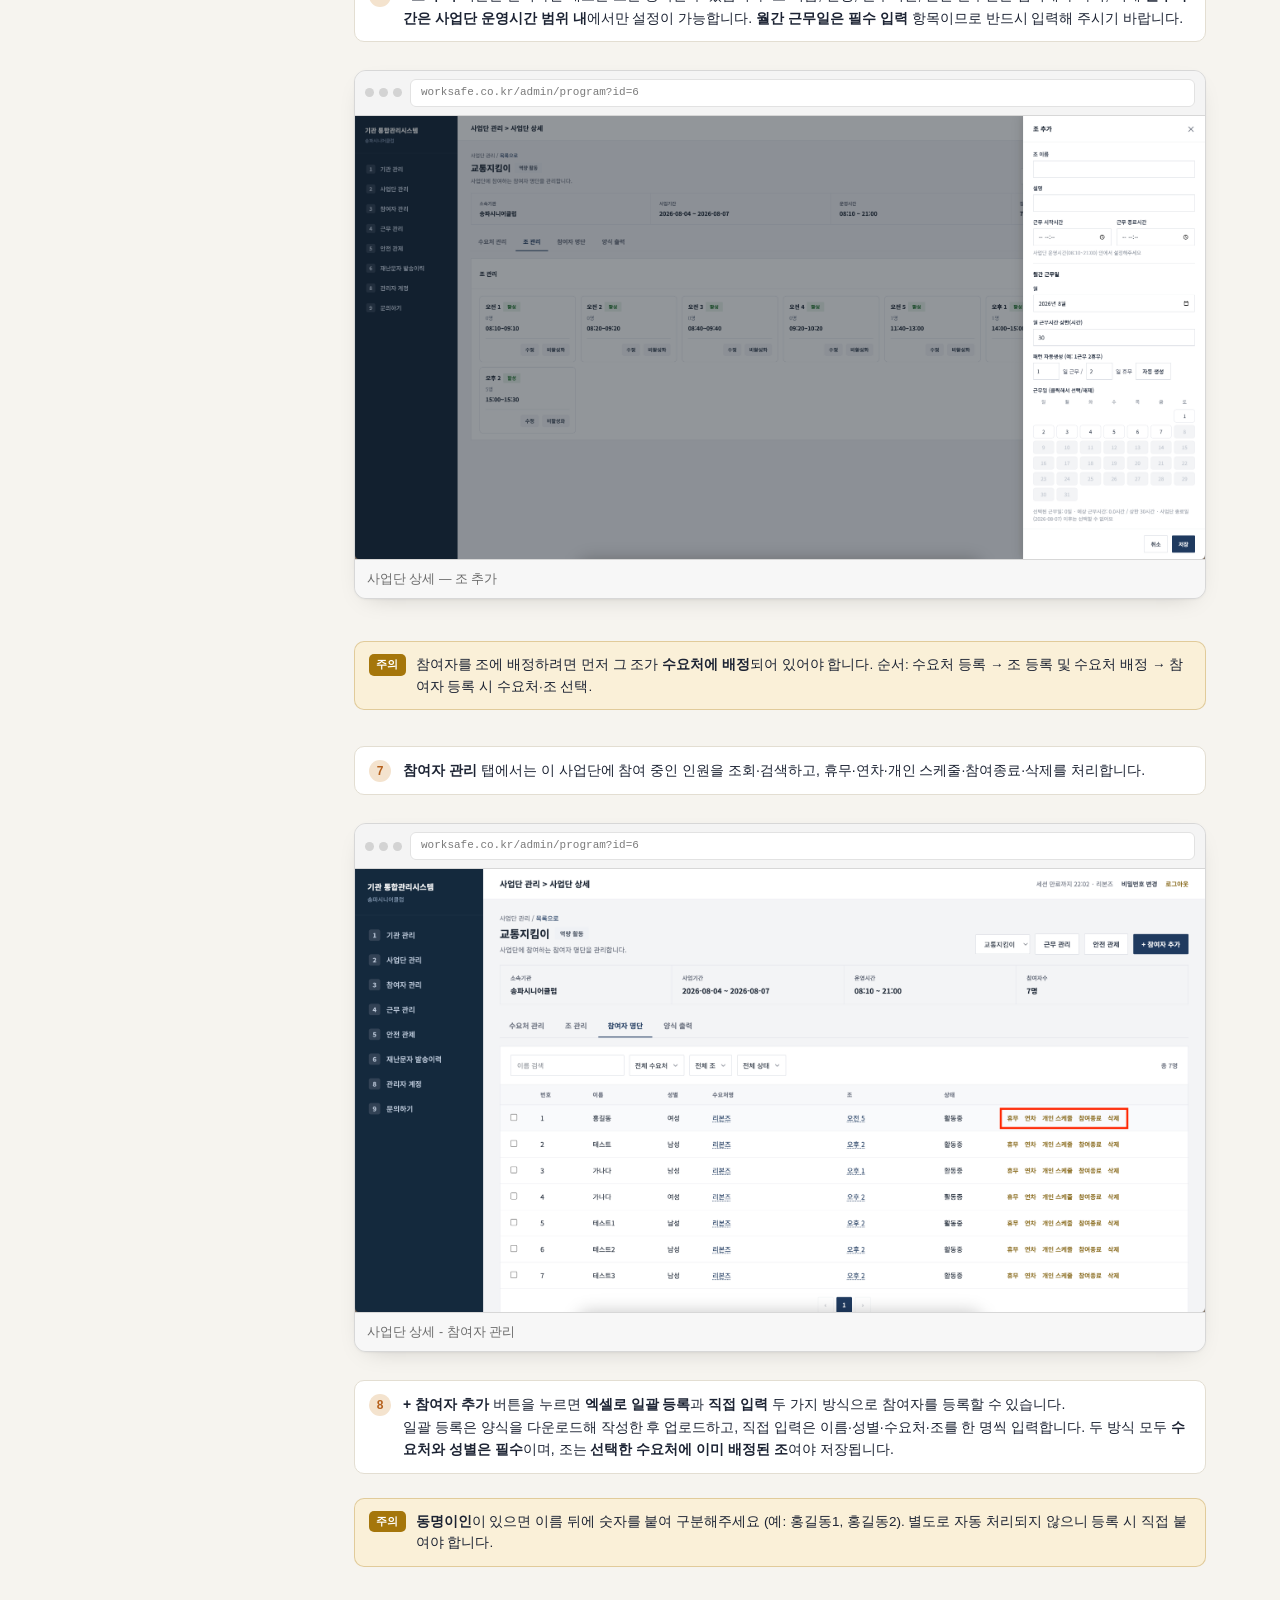
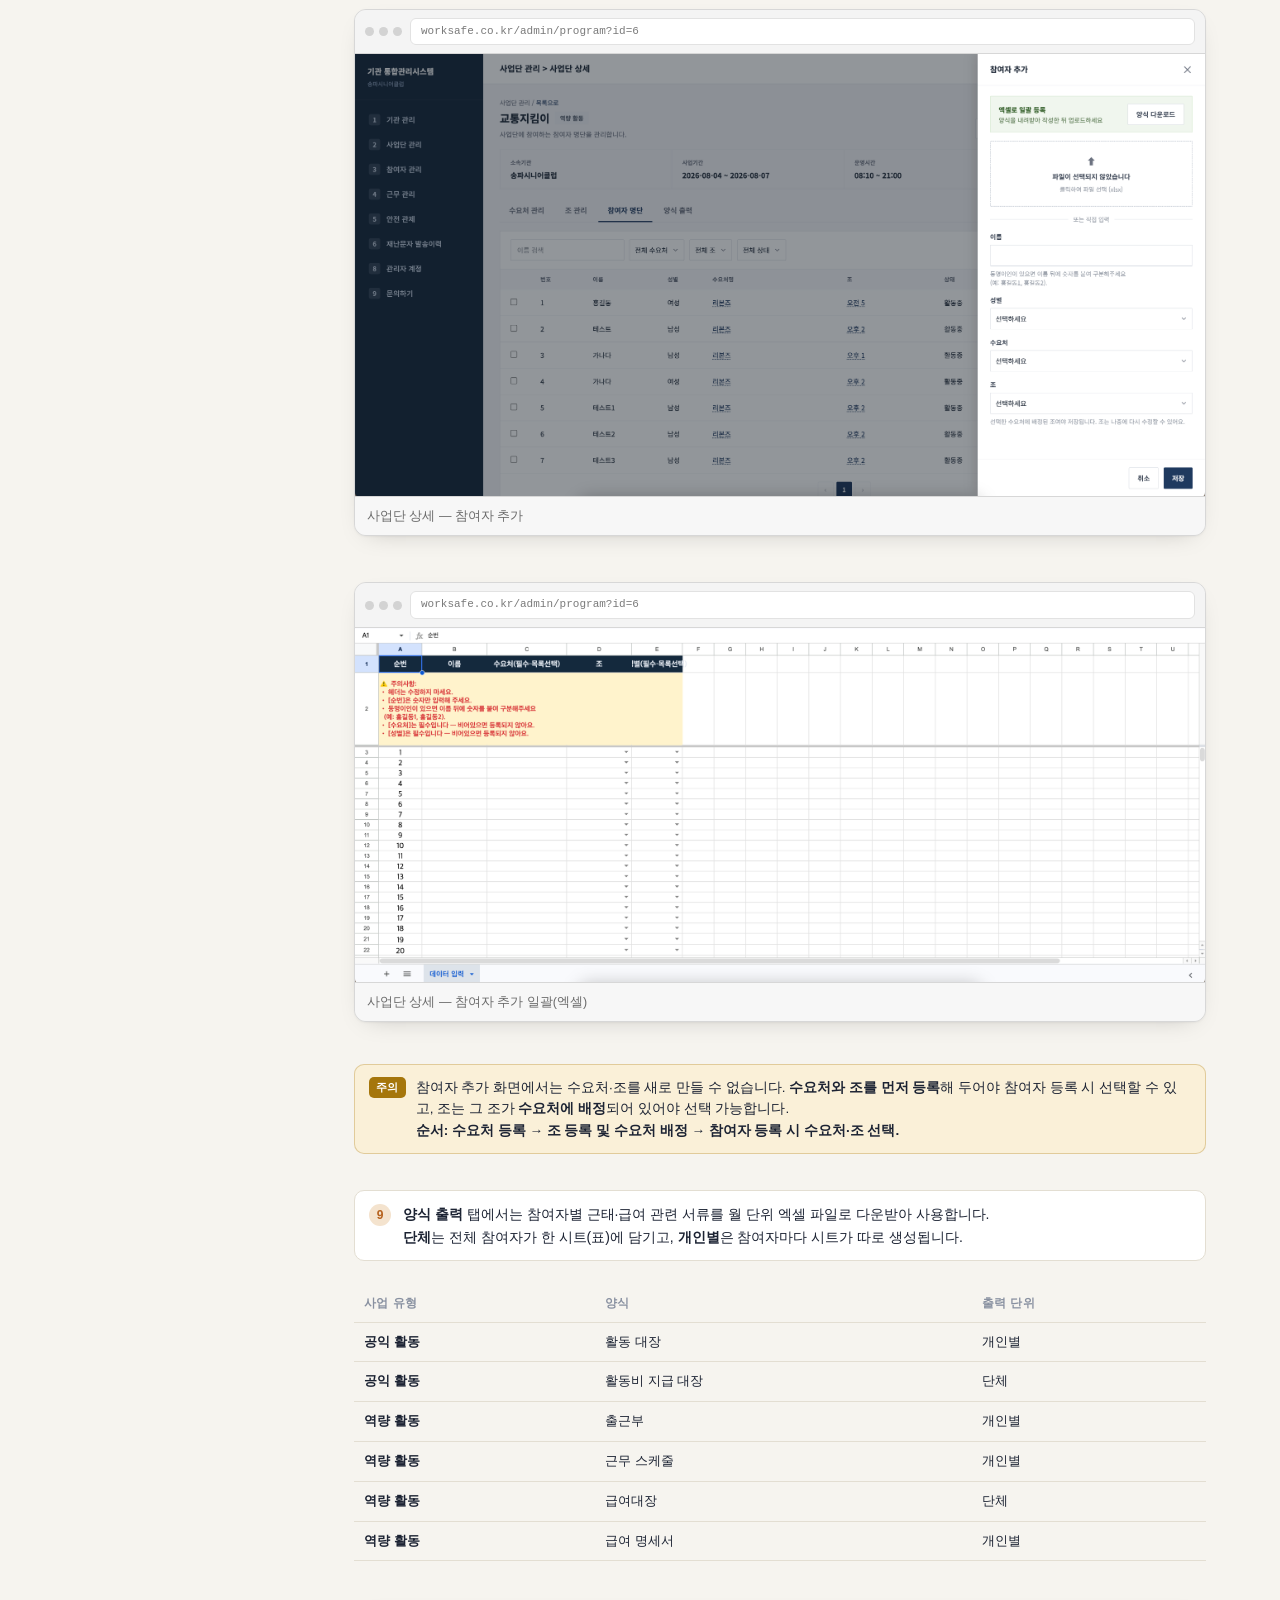
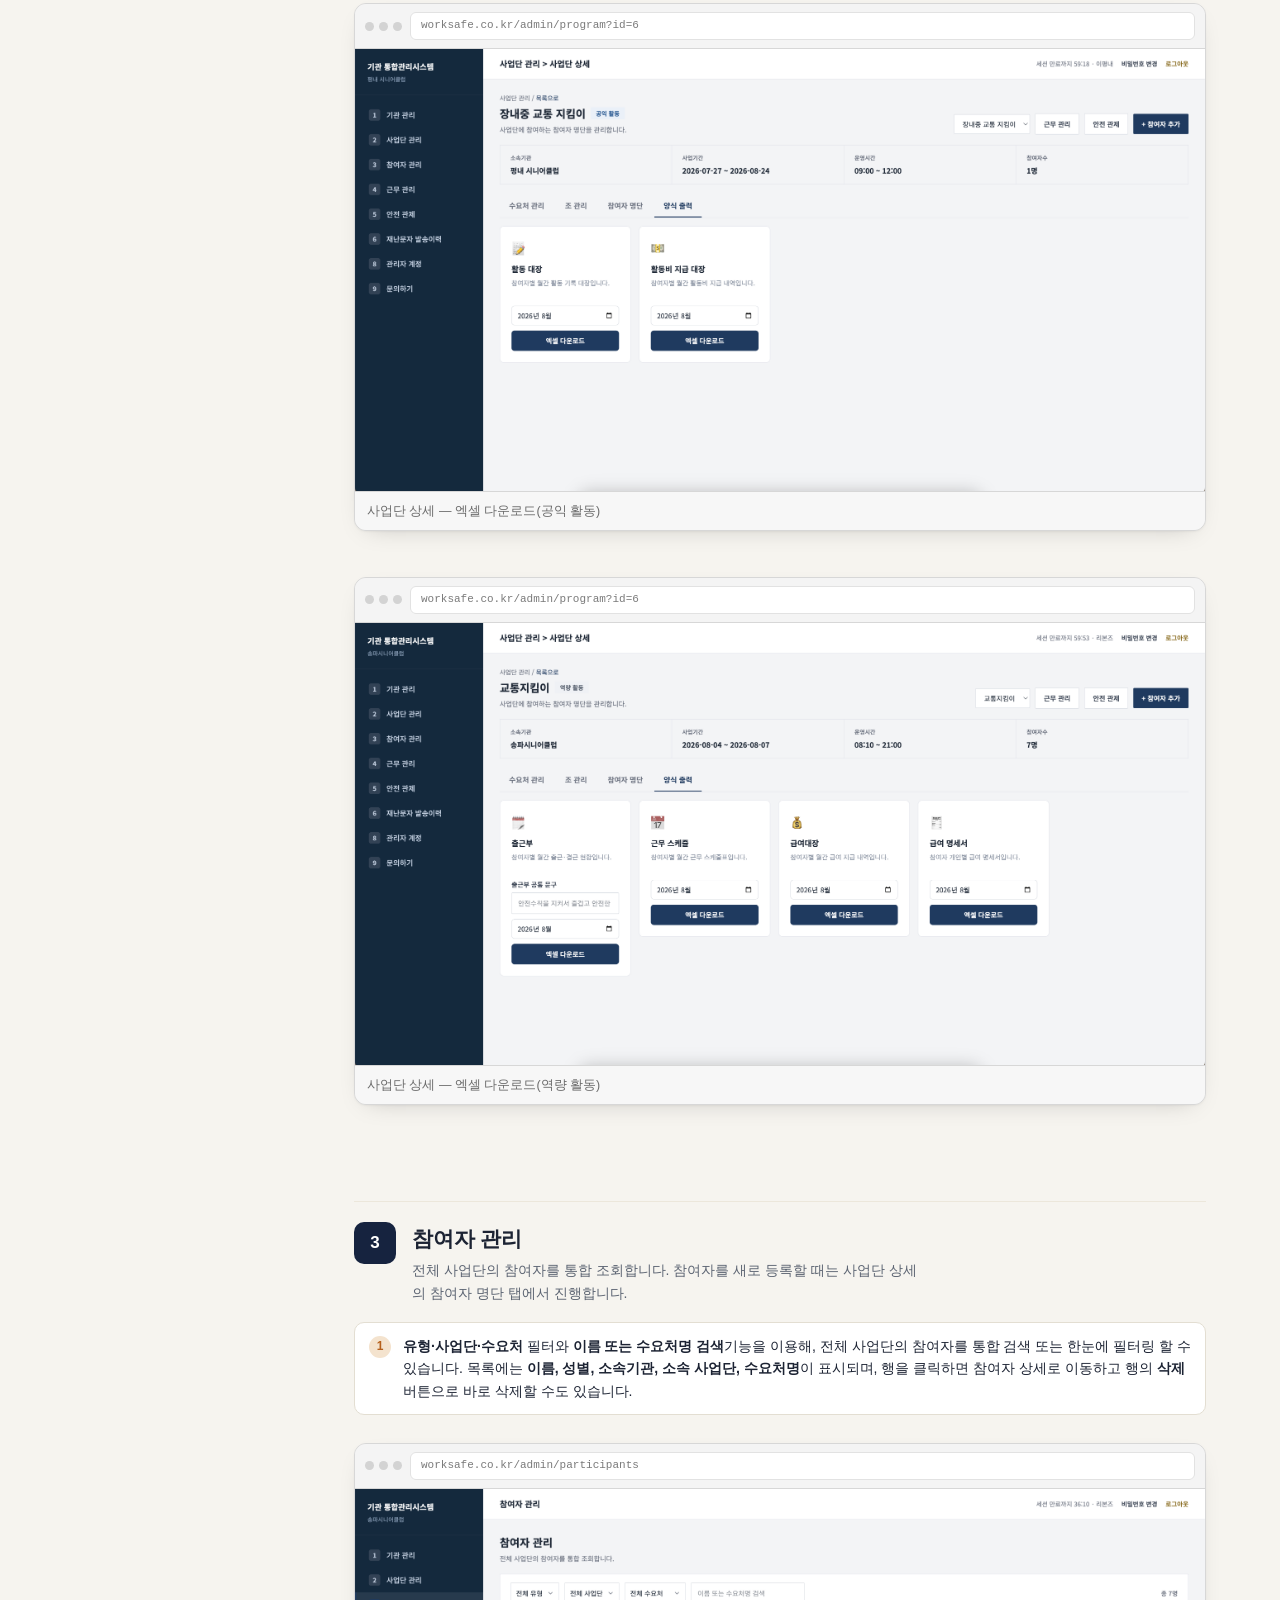
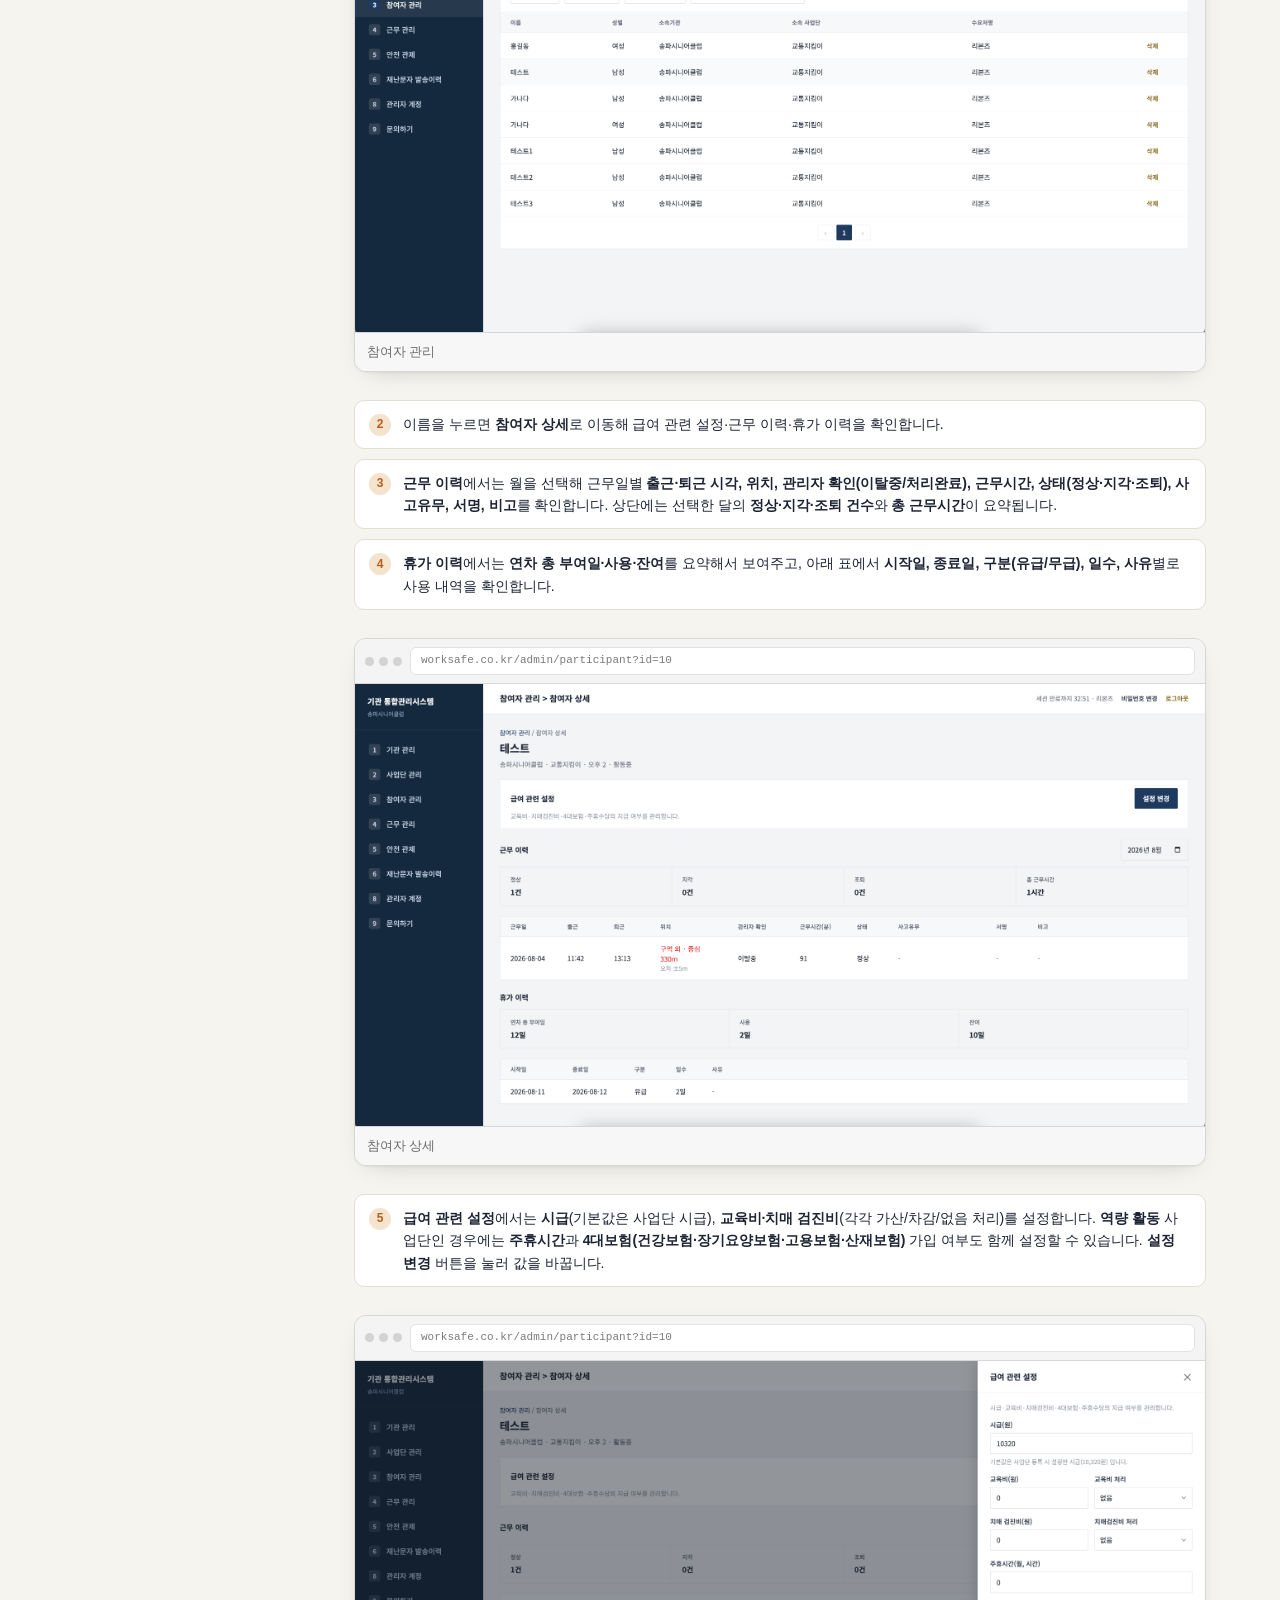
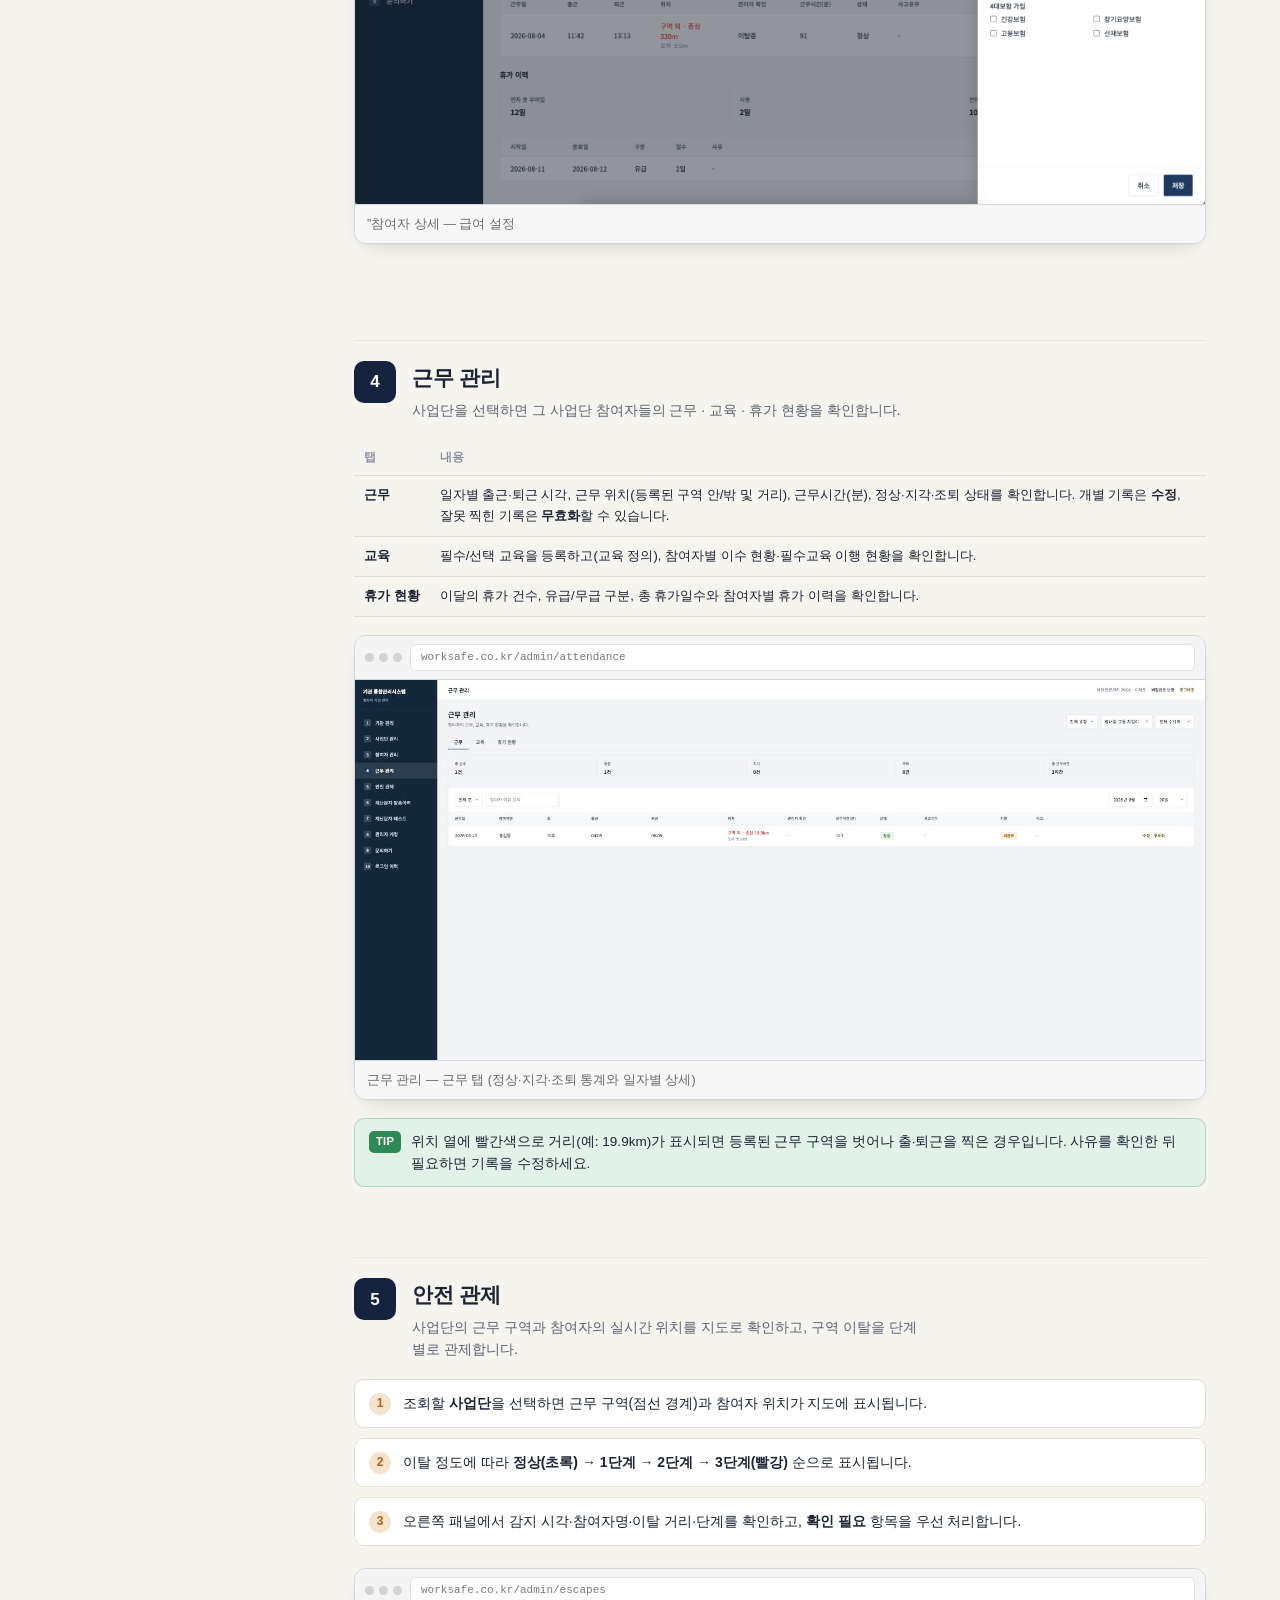
==== commit 6fc4413d: "fix : 2. 사업단 상세 예시 url 수정" ====
--- a/docs/admin-manual.html
+++ b/docs/admin-manual.html
@@ -449,7 +449,7 @@
                 <figure class="shot">
                   <div class="bar">
                     <div class="dots"><span></span><span></span><span></span></div>
-                    <div class="url">worksafe.co.kr/admin/program?id=6</div>
+                    <div class="url">worksafe.co.kr/admin/participants</div>
                   </div>
                   <img src="assets/image/3.participants.png" alt="참여자 관리" />
                   <figcaption>참여자 관리</figcaption>
@@ -476,7 +476,7 @@
                 <figure class="shot">
                   <div class="bar">
                     <div class="dots"><span></span><span></span><span></span></div>
-                    <div class="url">worksafe.co.kr/admin/program?id=6</div>
+                    <div class="url">worksafe.co.kr/admin/participant?id=10</div>
                   </div>
                   <img src="assets/image/3-1.participant.png" alt="참여자 상세" />
                   <figcaption>참여자 상세</figcaption>
@@ -493,7 +493,7 @@
                 <figure class="shot">
                   <div class="bar">
                     <div class="dots"><span></span><span></span><span></span></div>
-                    <div class="url">worksafe.co.kr/admin/participants</div>
+                    <div class="url">worksafe.co.kr/admin/participant?id=10</div>
                   </div>
                   <img src="assets/image/3-2.pay.png" alt="참여자 상세 — 급여 설정" />
                   <figcaption>"참여자 상세 — 급여 설정</figcaption>
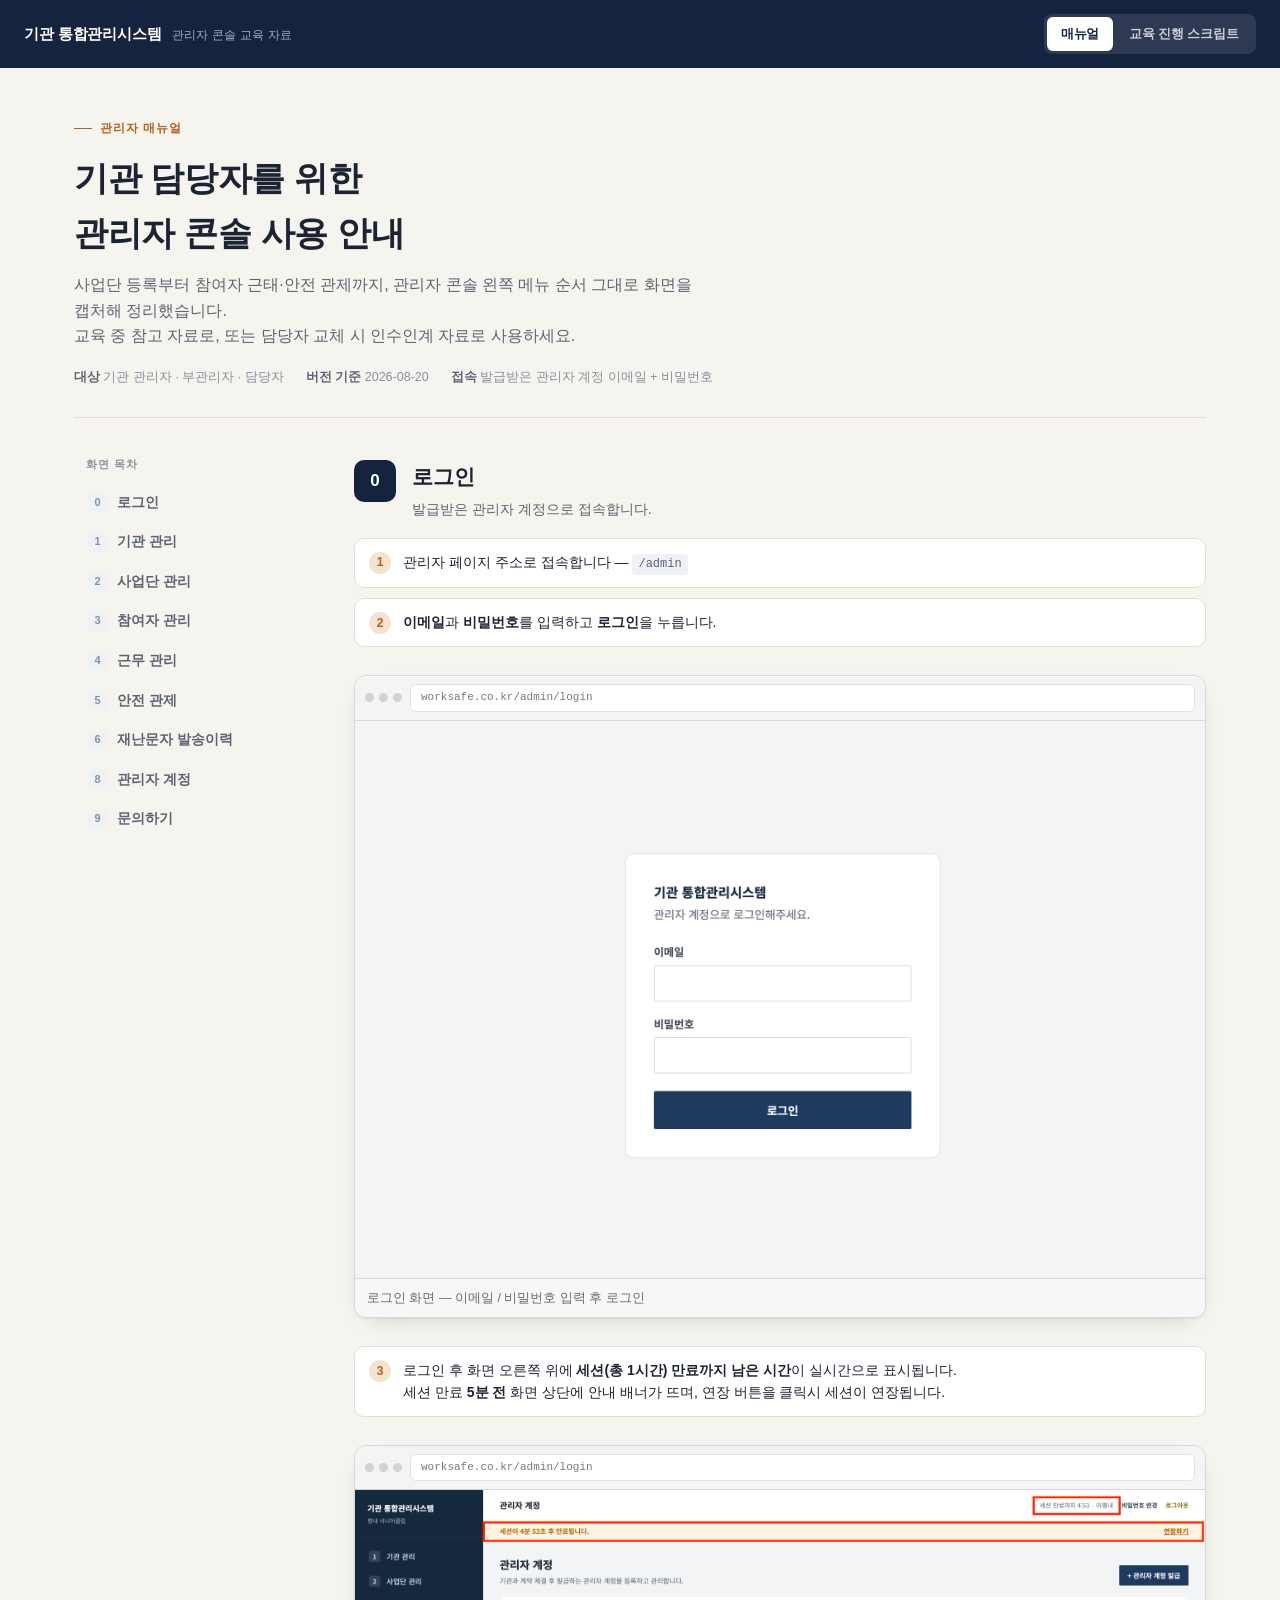
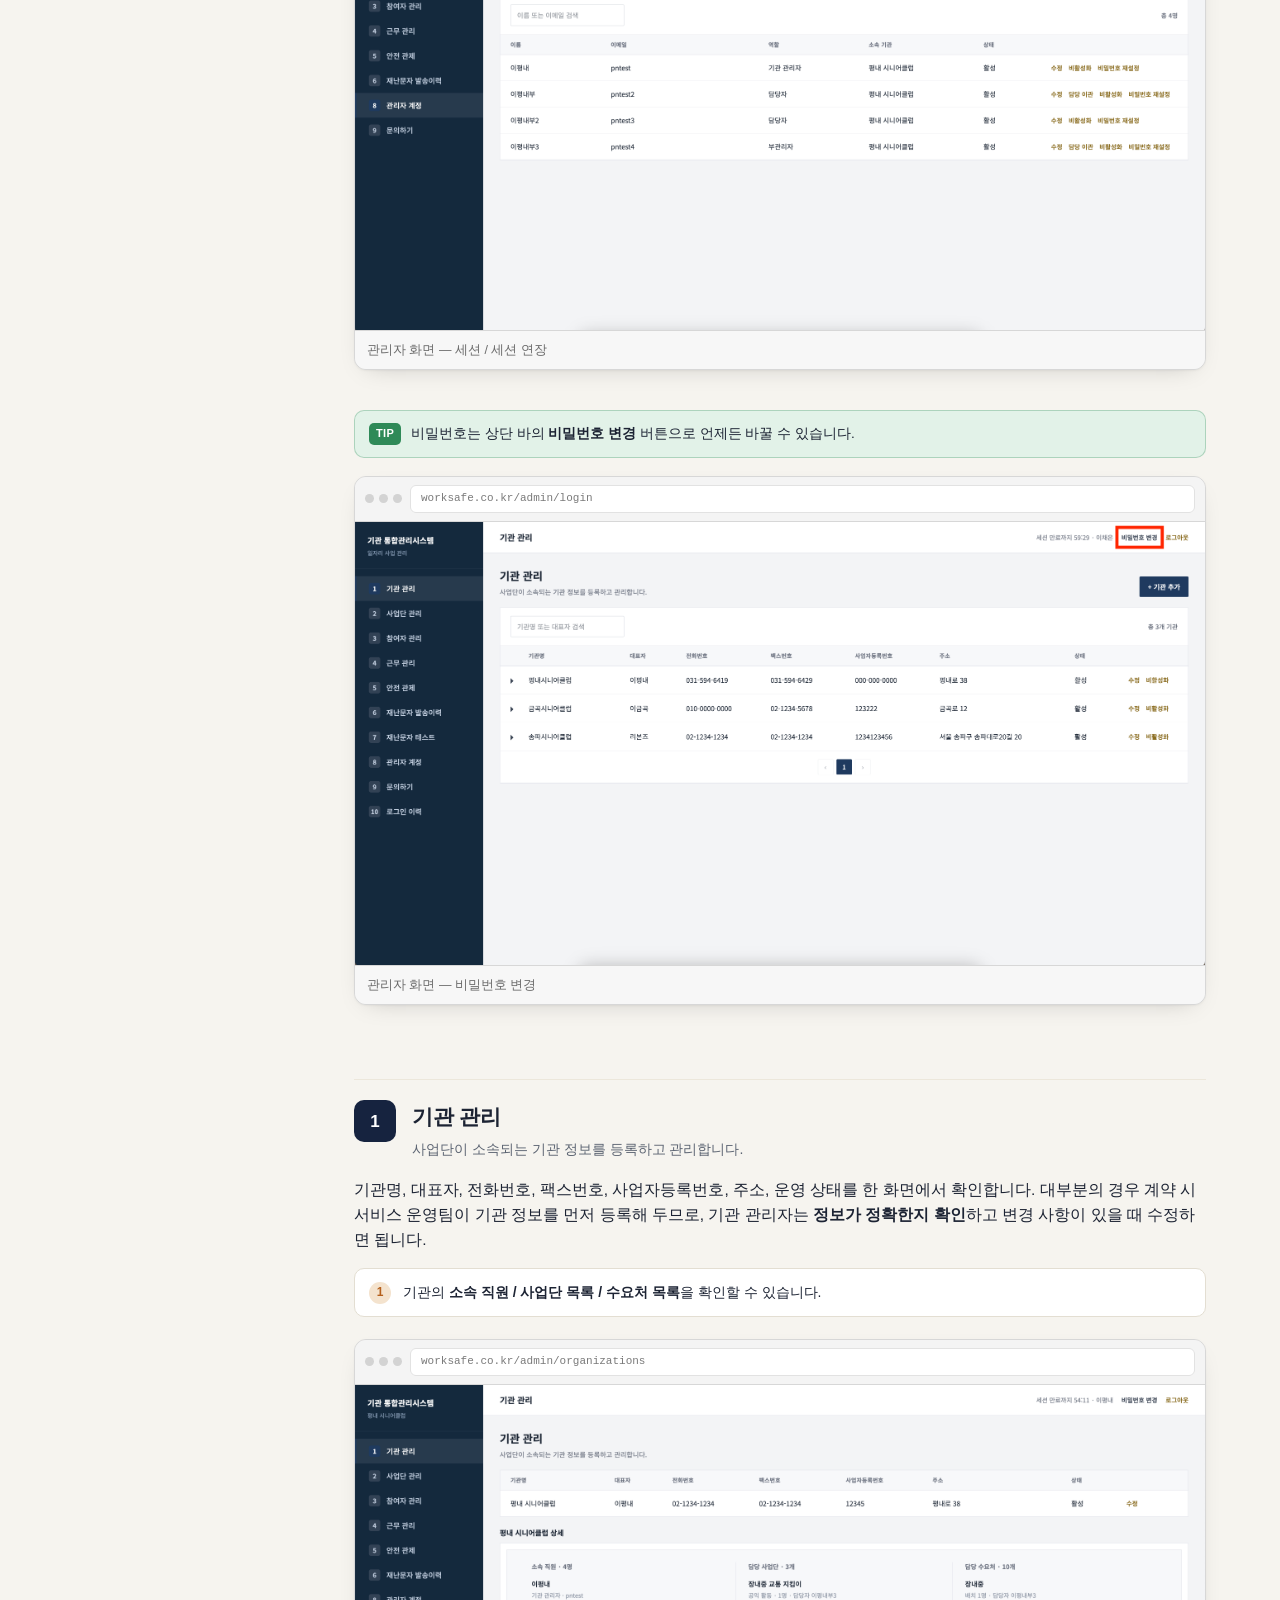
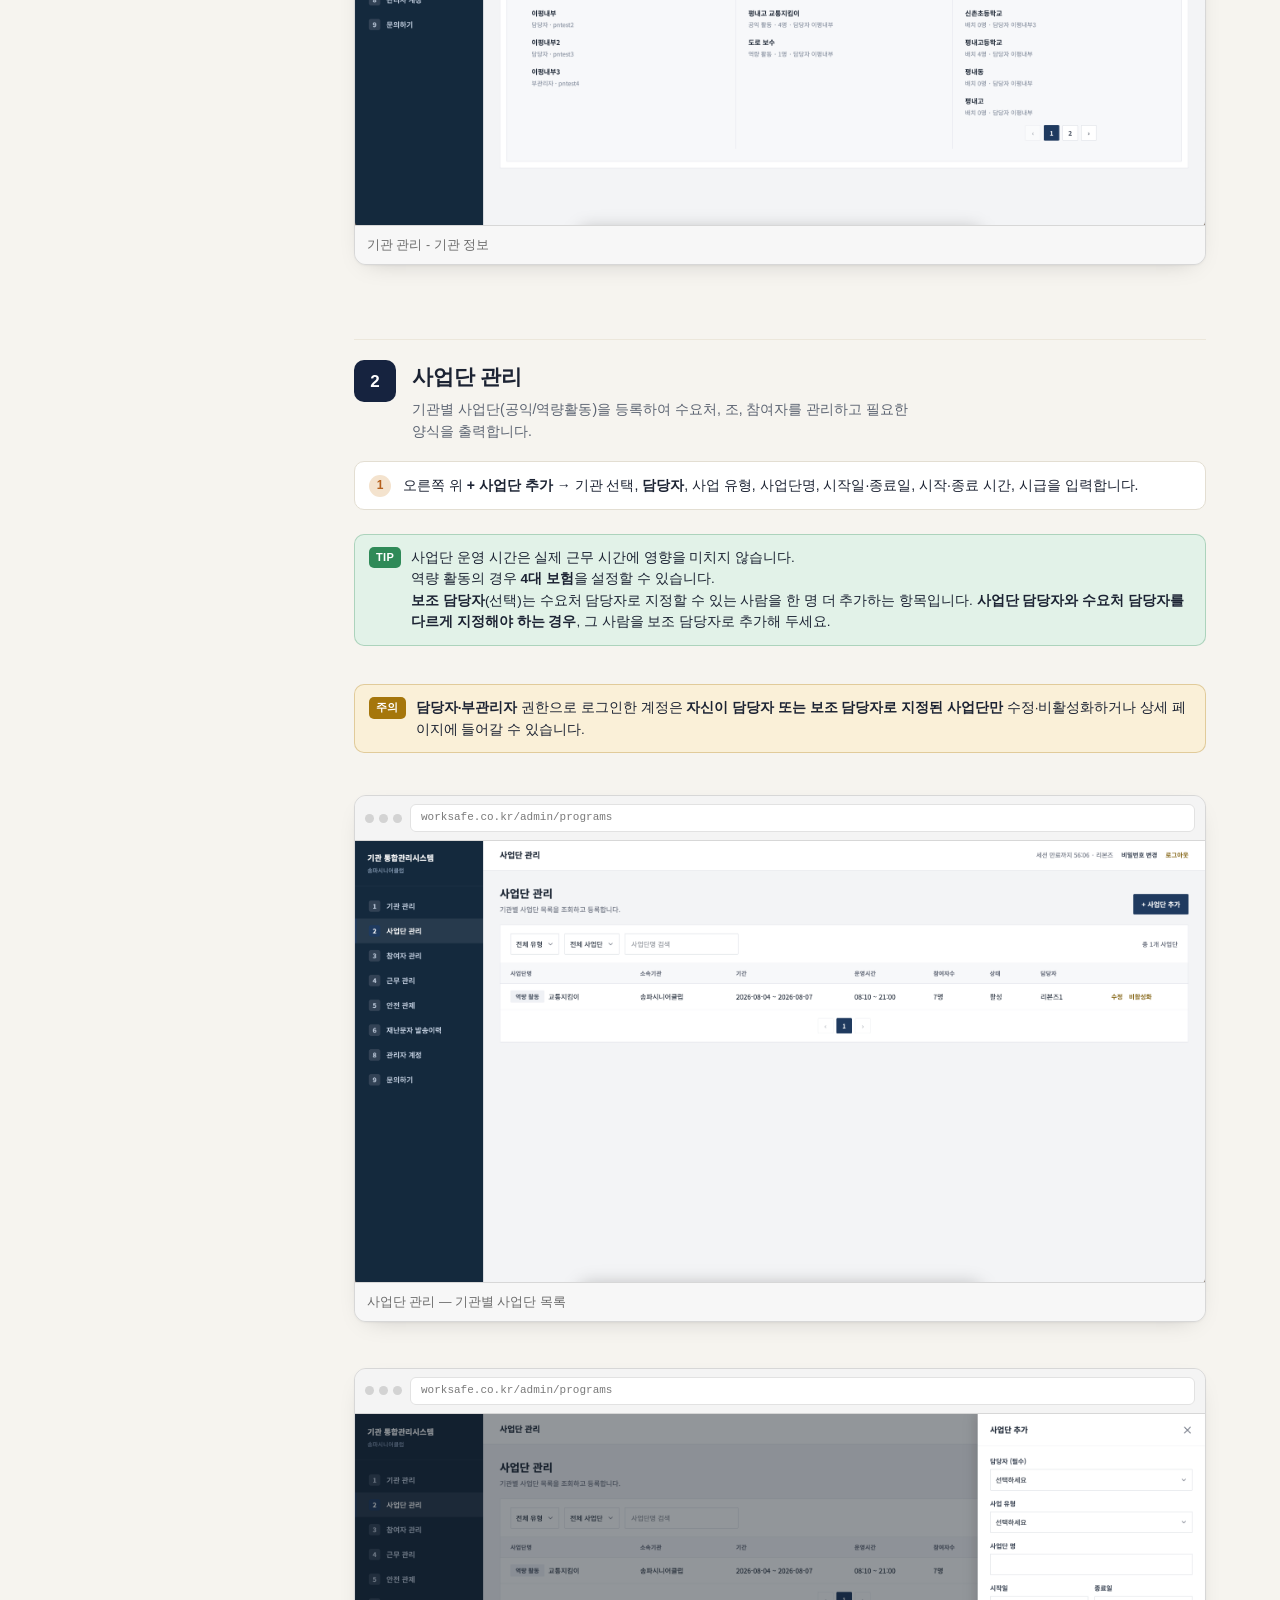
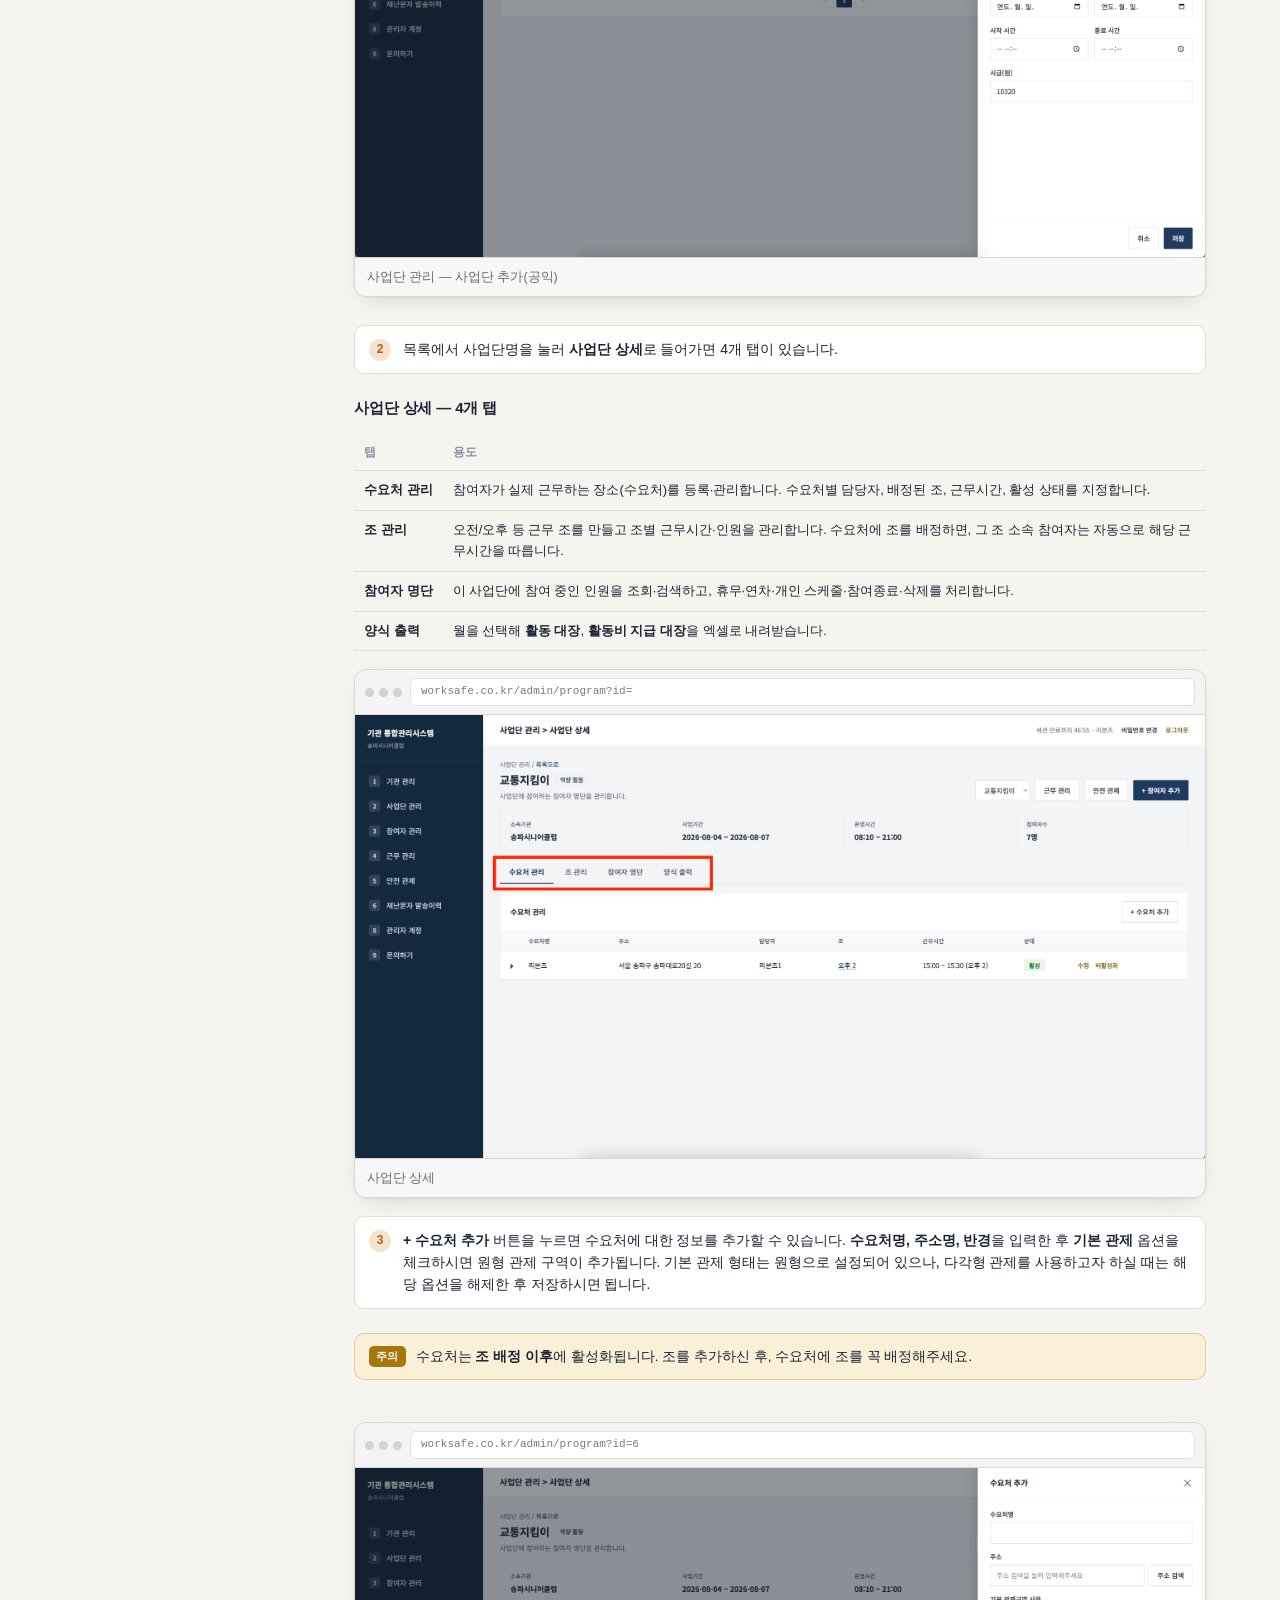
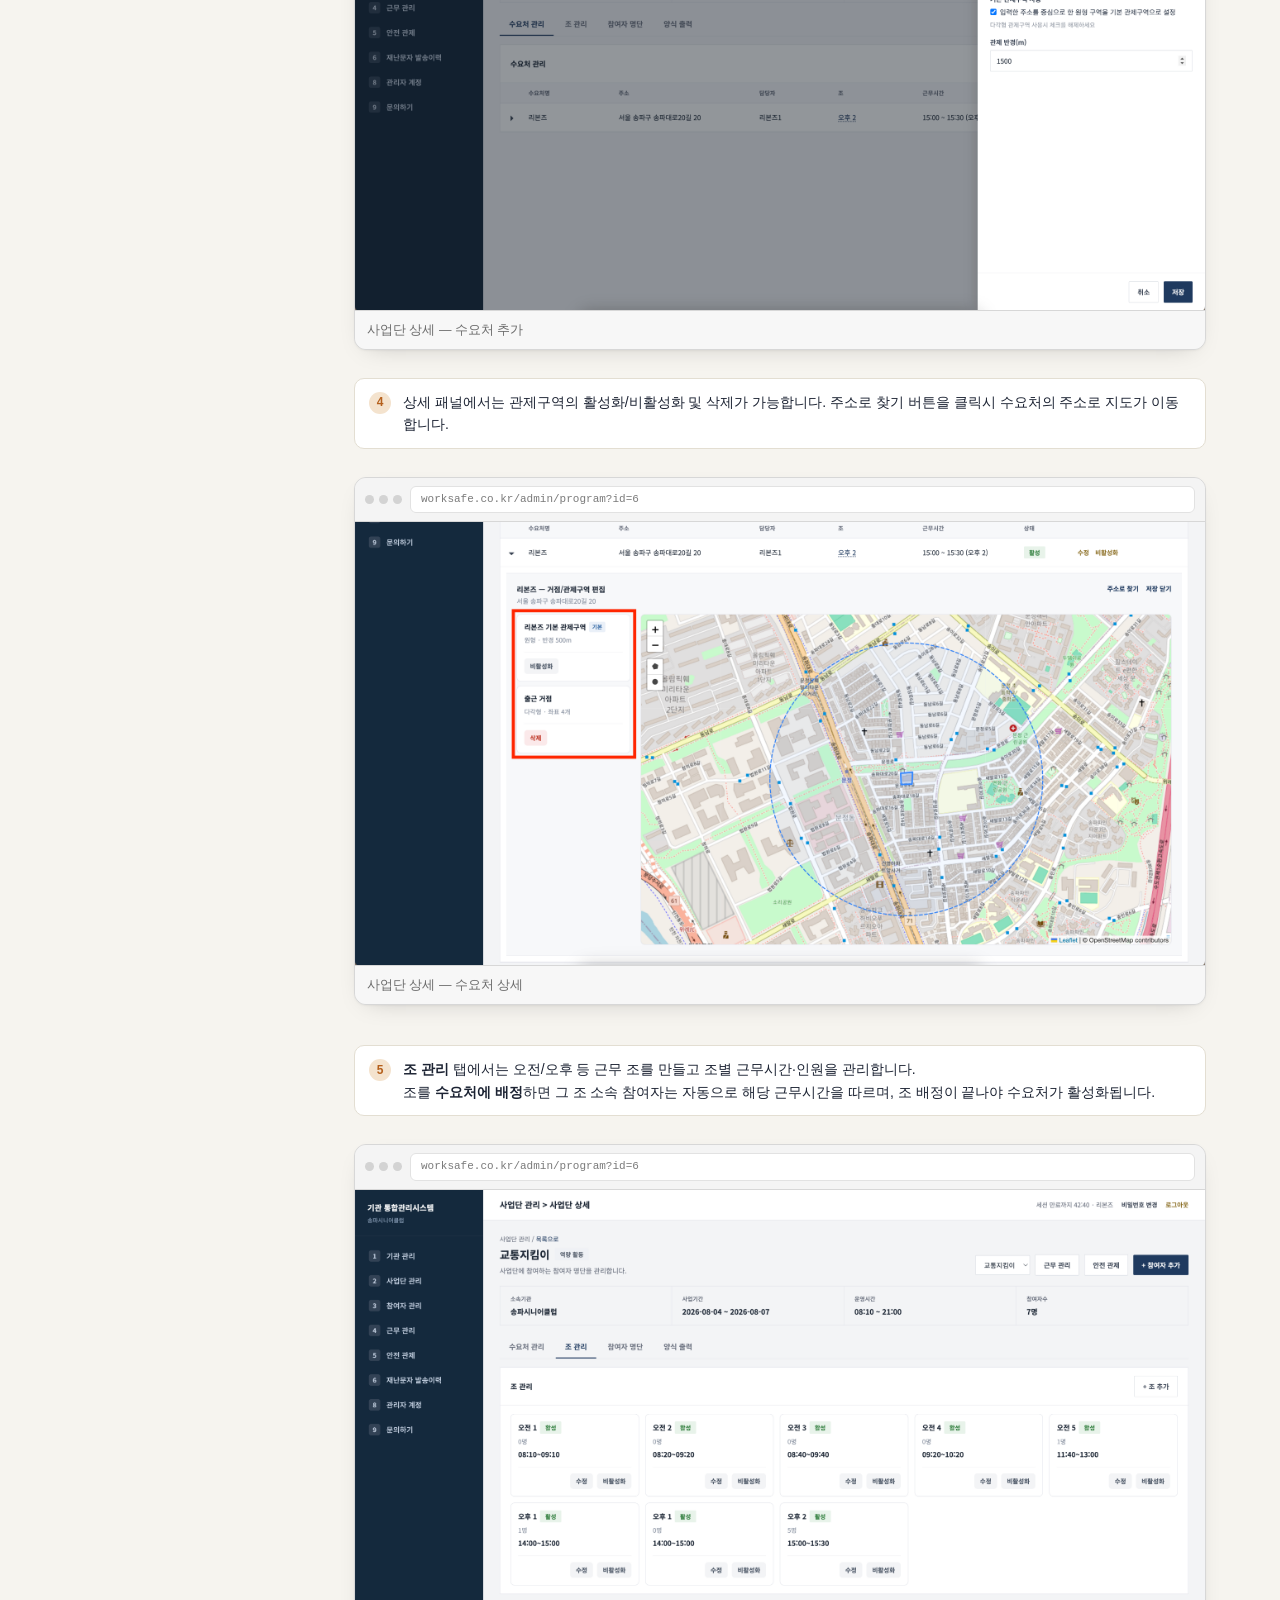
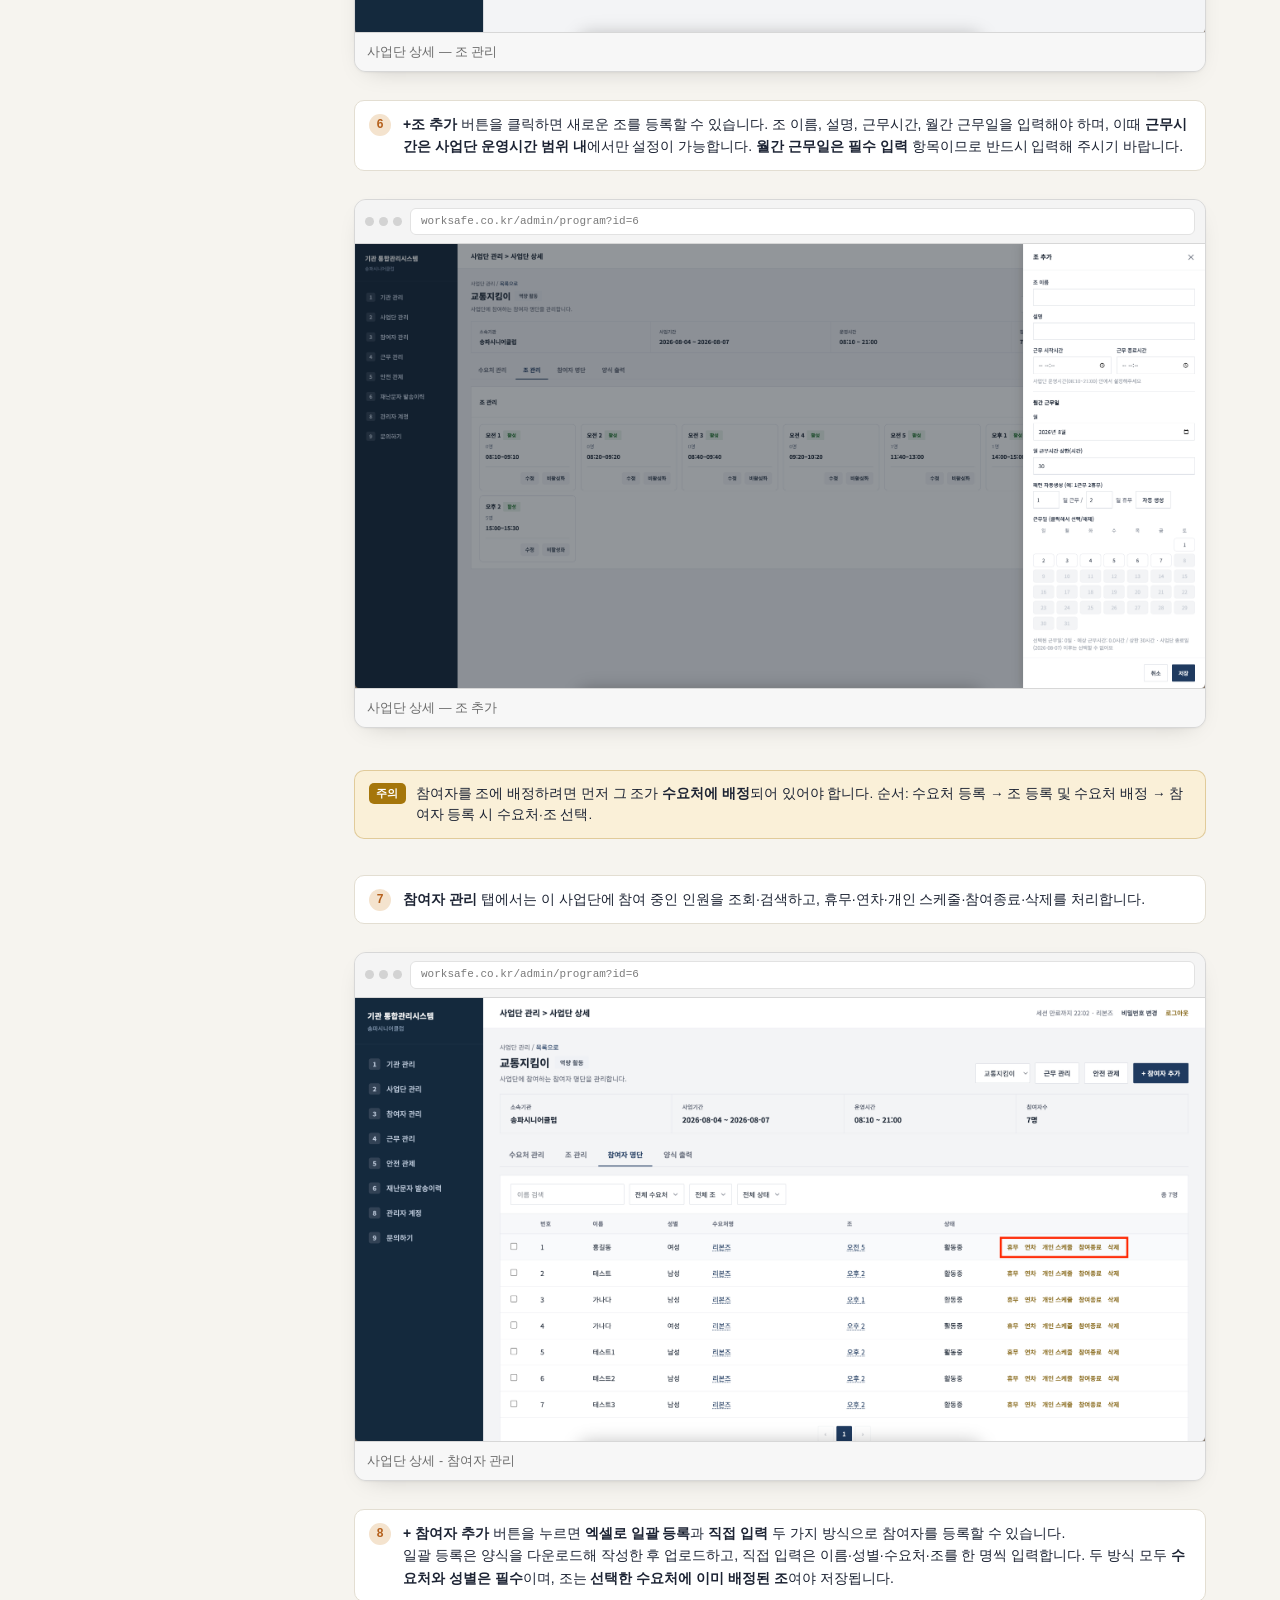
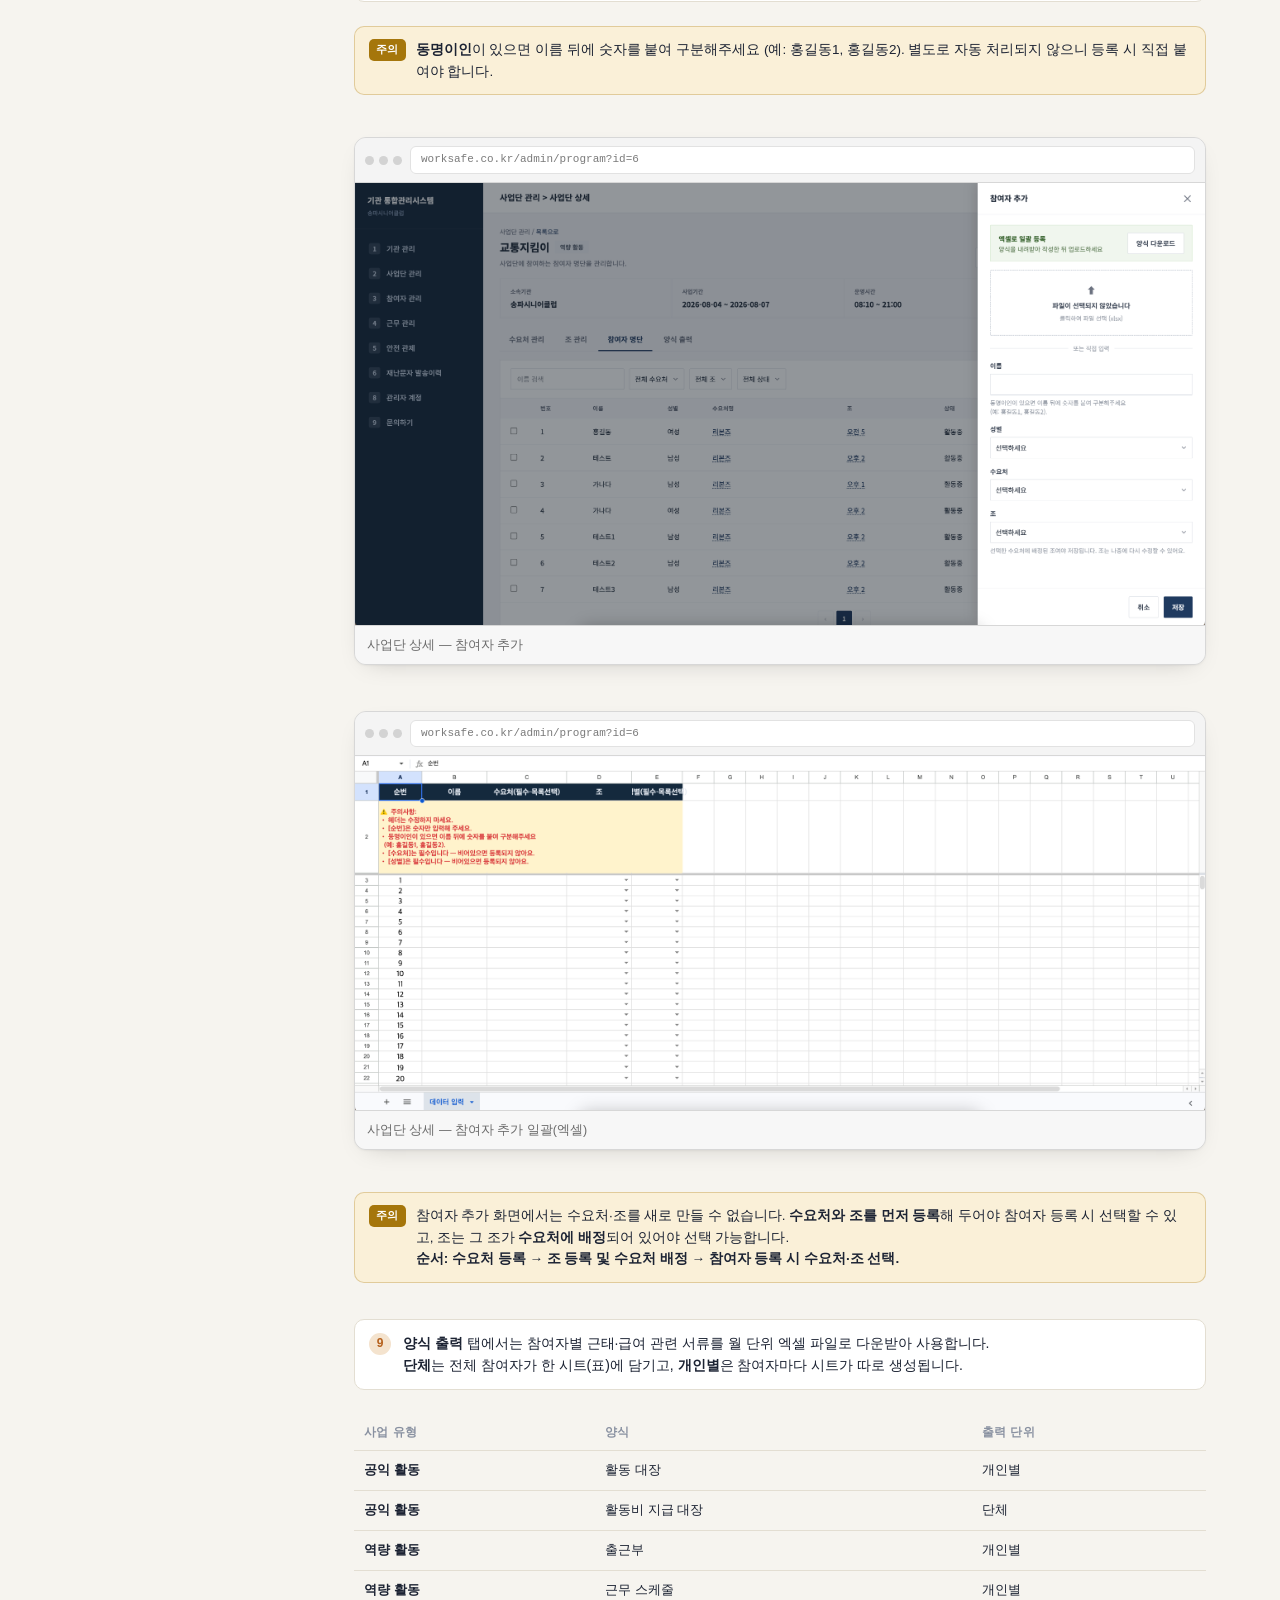
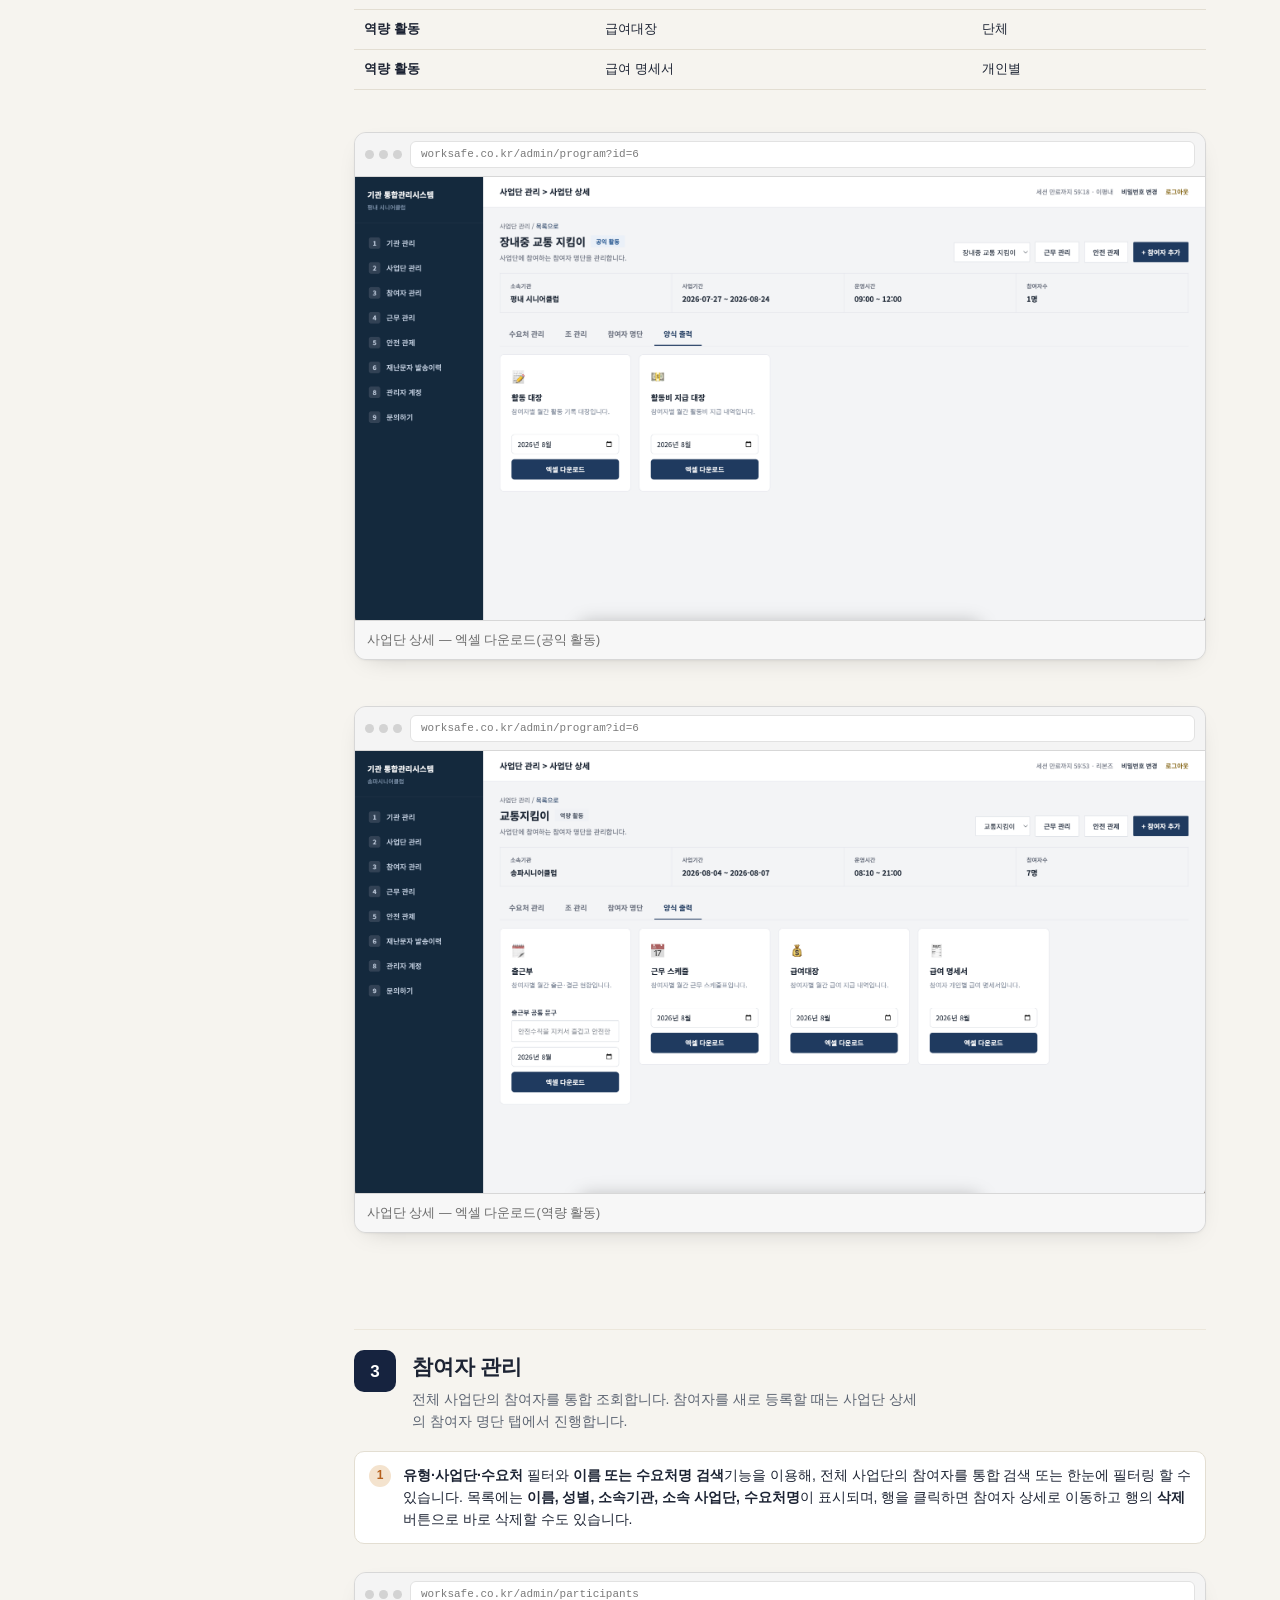
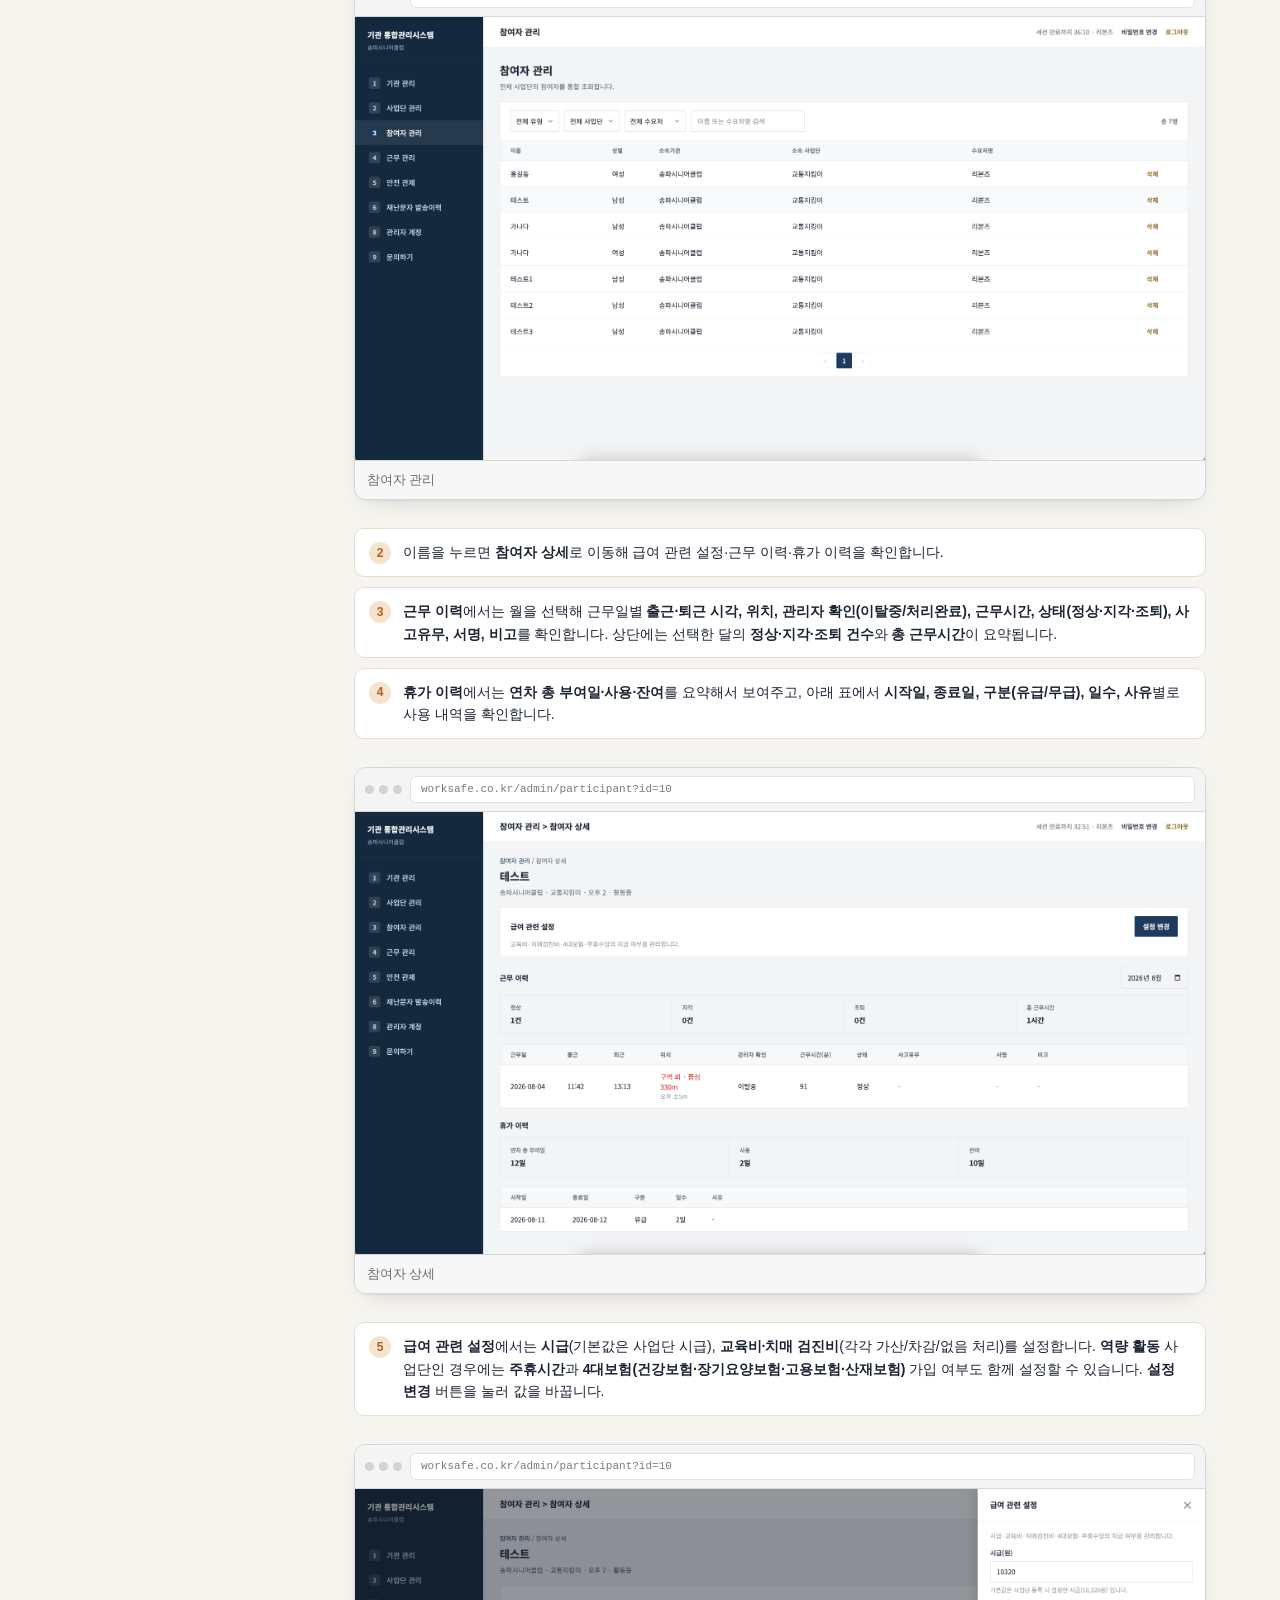
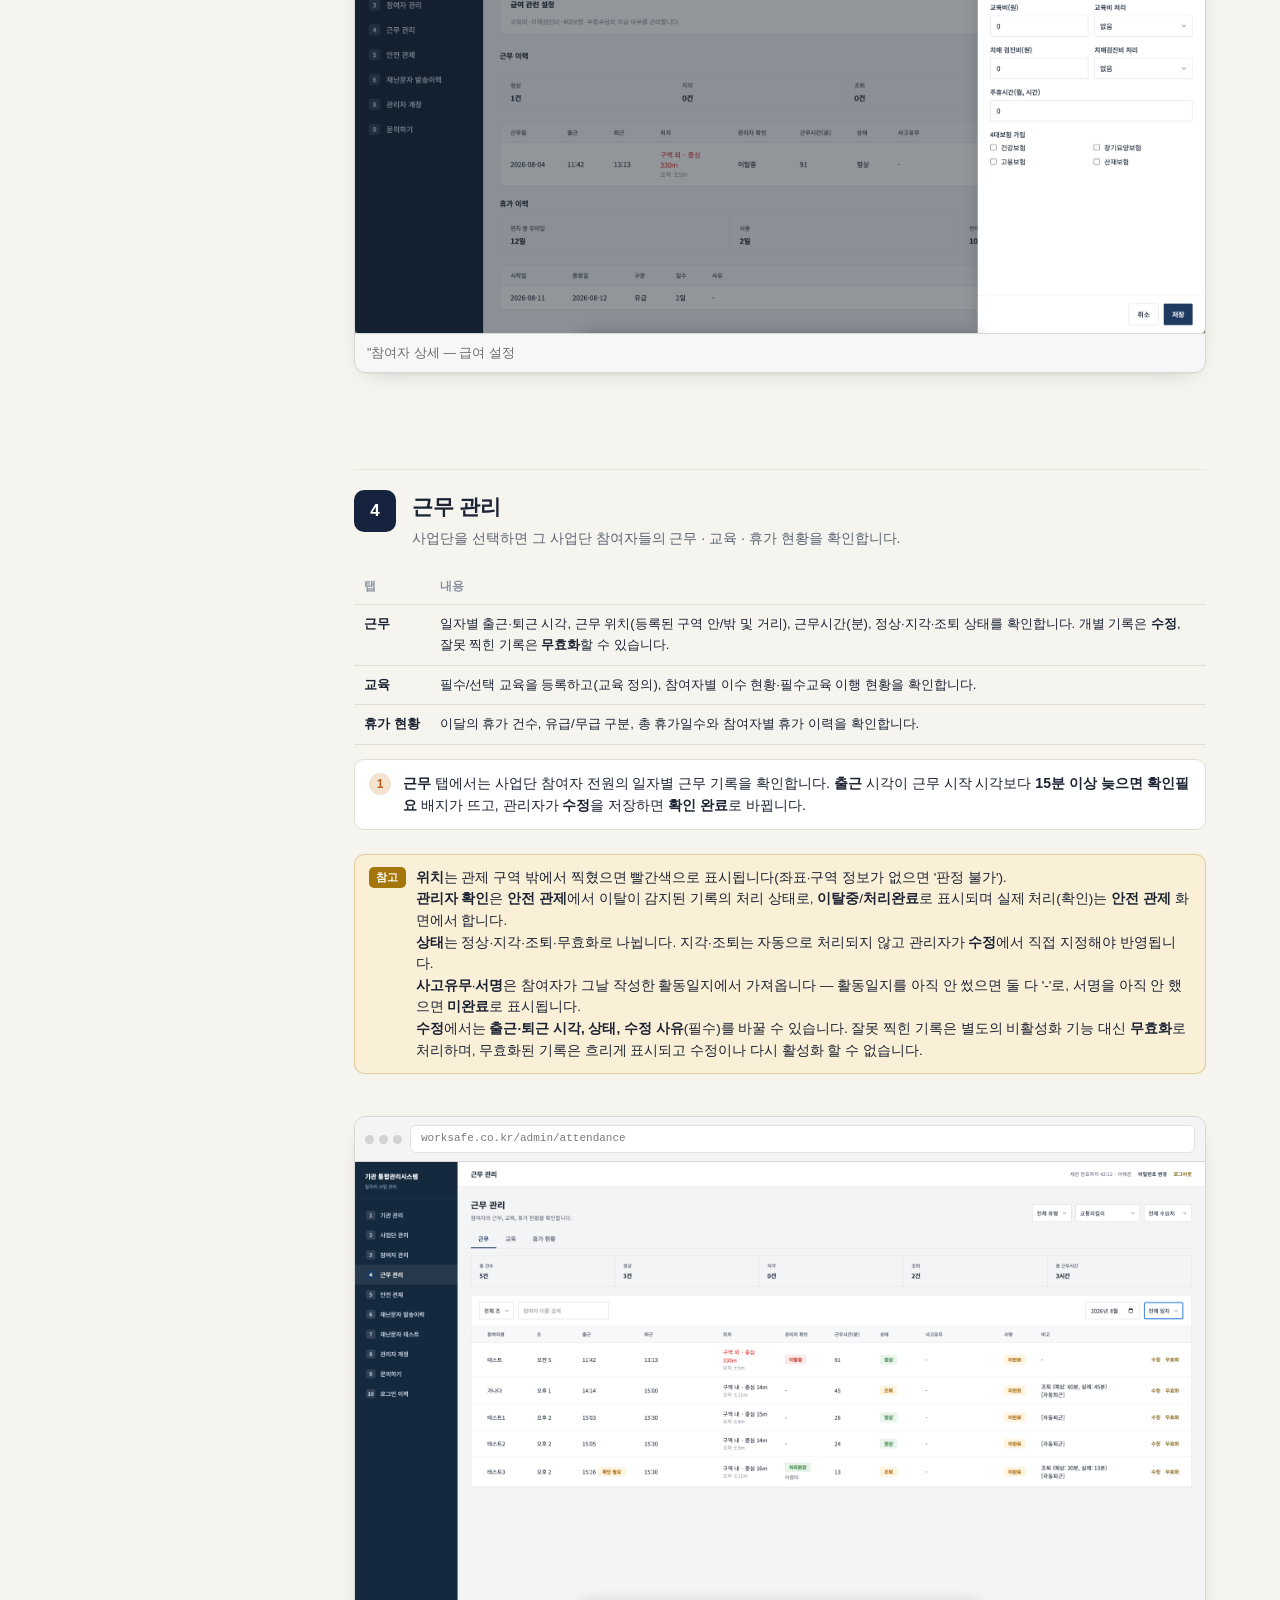
==== commit ef62932d: "docs : 근무 관리 근무/교육/휴가 탭 설명 및 사업단 관리 보조 담당자 안내 추가 근무 관리(4장) 근무·교육·휴가 현황 탭에 세부 동작 설명과 스크린샷을 채우고, 잘못돼 있" ====
--- a/docs/admin-manual.html
+++ b/docs/admin-manual.html
@@ -146,8 +146,8 @@
                 <li>
                   <span class="n">1</span>
                   <div>
-                    오른쪽 위 <b>+ 사업단 추가</b> → 기관 선택, 담당자(복수 지정 가능), 사업 유형, 사업단명, 시작일·종료일, 시작·종료 시간,
-                    시급을 입력합니다.
+                    오른쪽 위 <b>+ 사업단 추가</b> → 기관 선택, <b>담당자</b>, 사업 유형, 사업단명, 시작일·종료일, 시작·종료 시간, 시급을
+                    입력합니다.
                   </div>
                 </li>
                 <div class="callout tip">
@@ -156,6 +156,16 @@
                     사업단 운영 시간은 실제 근무 시간에 영향을 미치지 않습니다.
                     <br />
                     역량 활동의 경우 <b>4대 보험</b>을 설정할 수 있습니다.
+                    <br />
+                    <b>보조 담당자</b>(선택)는 수요처 담당자로 지정할 수 있는 사람을 한 명 더 추가하는 항목입니다. <b>사업단 담당자와
+                    수요처 담당자를 다르게 지정해야 하는 경우</b>, 그 사람을 보조 담당자로 추가해 두세요.
+                  </p>
+                </div>
+                <div class="callout warn">
+                  <span class="tag">주의</span>
+                  <p>
+                    <b>담당자·부관리자</b> 권한으로 로그인한 계정은 <b>자신이 담당자 또는 보조 담당자로 지정된 사업단만</b>
+                    수정·비활성화하거나 상세 페이지에 들어갈 수 있습니다.
                   </p>
                 </div>
                 <figure class="shot">
@@ -531,23 +541,144 @@
                   <td>이달의 휴가 건수, 유급/무급 구분, 총 휴가일수와 참여자별 휴가 이력을 확인합니다.</td>
                 </tr>
               </table>
-              <figure class="shot">
-                <div class="bar">
-                  <div class="dots"><span></span><span></span><span></span></div>
-                  <div class="url">worksafe.co.kr/admin/attendance</div>
-                </div>
-                <img src="assets/image/08-attendance.jpg" alt="근무 관리 - 근무 탭" />
-                <figcaption>근무 관리 — 근무 탭 (정상·지각·조퇴 통계와 일자별 상세)</figcaption>
-              </figure>
-              <div class="callout tip">
-                <span class="tag">TIP</span>
-                <p>
-                  위치 열에 빨간색으로 거리(예: 19.9km)가 표시되면 등록된 근무 구역을 벗어나 출·퇴근을 찍은 경우입니다. 사유를 확인한 뒤
-                  필요하면 기록을 수정하세요.
-                </p>
-              </div>
+
+              <ul class="steps">
+                <!-- 근무 -->
+                <li>
+                  <span class="n">1</span>
+                  <div>
+                    <b>근무</b> 탭에서는 사업단 참여자 전원의 일자별 근무 기록을 확인합니다. <b>출근</b> 시각이 근무 시작 시각보다
+                    <b>15분 이상 늦으면</b> <b>확인필요</b> 배지가 뜨고, 관리자가 <b>수정</b>을 저장하면 <b>확인 완료</b>로 바뀝니다.
+                  </div>
+                </li>
+                <div class="callout warn">
+                  <span class="tag">참고</span>
+                  <p>
+                    <b>위치</b>는 관제 구역 밖에서 찍혔으면 빨간색으로 표시됩니다(좌표·구역 정보가 없으면 '판정 불가').<br />
+                    <b>관리자 확인</b>은 <b>안전 관제</b>에서 이탈이 감지된 기록의 처리 상태로, <b>이탈중</b>/<b>처리완료</b>로 표시되며
+                    실제 처리(확인)는 <b>안전 관제</b> 화면에서 합니다. <br />
+                    <b>상태</b>는 정상·지각·조퇴·무효화로 나뉩니다. 지각·조퇴는 자동으로 처리되지 않고 관리자가 <b>수정</b>에서 직접
+                    지정해야 반영됩니다. <br />
+                    <b>사고유무</b>·<b>서명</b>은 참여자가 그날 작성한 활동일지에서 가져옵니다 — 활동일지를 아직 안 썼으면 둘 다 '-'로,
+                    서명을 아직 안 했으면 <b>미완료</b>로 표시됩니다. <br />
+                    <b>수정</b>에서는 <b>출근·퇴근 시각, 상태, 수정 사유</b>(필수)를 바꿀 수 있습니다. 잘못 찍힌 기록은 별도의 비활성화 기능
+                    대신 <b>무효화</b>로 처리하며, 무효화된 기록은 흐리게 표시되고 수정이나 다시 활성화 할 수 없습니다.
+                  </p>
+                </div>
+                <figure class="shot">
+                  <div class="bar">
+                    <div class="dots"><span></span><span></span><span></span></div>
+                    <div class="url">worksafe.co.kr/admin/attendance</div>
+                  </div>
+                  <img src="assets/image/4-1.attendance.png" alt="근무 관리 - 근무 탭" />
+                  <figcaption>근무 관리 — 근무 탭 (정상·지각·조퇴 통계와 일자별 상세)</figcaption>
+                </figure>
+
+                <!-- 교육 -->
+                <li>
+                  <span class="n">2</span>
+                  <div>
+                    <b>교육</b> 탭 안에는 <b>교육 정의</b>(등록된 교육 목록), <b>이수 현황</b>(참여자별 이수 기록),
+                    <b>필수교육 현황</b>(필수 교육을 아직 못 마친 참여자) 3개 하위 탭이 있습니다.
+                  </div>
+                </li>
+                <figure class="shot">
+                  <div class="bar">
+                    <div class="dots"><span></span><span></span><span></span></div>
+                    <div class="url">worksafe.co.kr/admin/attendance</div>
+                  </div>
+                  <img src="assets/image/4-2.training.png" alt="근무 관리 - 교육 탭" />
+                  <figcaption>근무 관리 — 교육 탭</figcaption>
+                </figure>
+                <li>
+                  <span class="n">3</span>
+                  <div>
+                    <b>교육 정의</b>에서 <b>+ 교육 추가</b>를 누르면
+                    <b
+                      >교육명, 구분(사전/기간중), 지급방식(미지급·근무시간 합산·시간당 별도지급·일당 별도지급), 교육 날짜·시작·종료 시간,
+                      필수 여부</b
+                    >를 설정하고, 카드의 <b>활성/비활성</b> 토글로 그 교육을 켜고 끌 수 있습니다.
+                  </div>
+                </li>
+                <div class="callout tip">
+                  <span class="tag">참고</span>
+                  <p>
+                    <b>교육날짜</b>를 입력하면 전체 조 중 이 날짜가 근무일인 조가 몇 개인지, 근무일이 아닌 조는 어디인지 보여주는데,
+                    등록을 막지는 않습니다.
+                  </p>
+                </div>
+                <figure class="shot">
+                  <div class="bar">
+                    <div class="dots"><span></span><span></span><span></span></div>
+                    <div class="url">worksafe.co.kr/admin/attendance</div>
+                  </div>
+                  <img src="assets/image/4-2-1.add-training.png" alt="근무 관리 - 교육 추가" />
+                  <figcaption>근무 관리 — 교육 추가</figcaption>
+                </figure>
+
+                <!-- 교육 이수 현황  -->
+                <li>
+                  <span class="n">3</span>
+                  <div>
+                    <b>+ 이수 등록</b>에서는 참여자를 <b>여러 명 동시에 체크</b>해 한 번에 등록할 수 있습니다. <b>교육</b>(활성 상태인
+                    교육만 목록에 뜸), <b>이수일자</b>, <b>이수시간</b>(선택, 비우면 교육 기준시간 사용)을 지정하며, 이미 이수 처리된
+                    참여자는 목록에서 <b>'이미 이수함'</b>으로 표시되어 선택할 수 없습니다.
+                  </div>
+                </li>
+                <figure class="shot">
+                  <div class="bar">
+                    <div class="dots"><span></span><span></span><span></span></div>
+                    <div class="url">worksafe.co.kr/admin/attendance</div>
+                  </div>
+                  <img src="assets/image/4-2-2.training-complete.png" alt="근무 관리 - 교육 이수" />
+                  <figcaption>근무 관리 — 교육 이수</figcaption>
+                </figure>
+
+                <!-- 필수 교육 현황 -->
+                <li>
+                  <span class="n">3</span>
+                  <div>
+                    <b>필수교육 현황</b>(필수교육 미이수자) 탭에서는 <b>참여자명</b>와 그 참여자가 아직 못 마친
+                    <b>미이수 필수교육</b> 목록을 보여줍니다.
+                  </div>
+                </li>
+                <figure class="shot">
+                  <div class="bar">
+                    <div class="dots"><span></span><span></span><span></span></div>
+                    <div class="url">worksafe.co.kr/admin/attendance</div>
+                  </div>
+                  <img src="assets/image/4-2-3.essential training.png" alt="근무 관리 - 필수 교육 이수" />
+                  <figcaption>근무 관리 — 필수 교육 이수</figcaption>
+                </figure>
+
+                <!-- 휴가 -->
+                <li>
+                  <span class="n">3</span>
+                  <div>
+                    <b>휴가 현황</b> 탭에서는 이달의 <b>휴가 건수·유급/무급 구분·총 휴가일수</b>를 확인할 수 있습니다.<br />
+                    하단의 상세 표에서 참여자별 시작일·종료일·일수·유형·사유와 <b>연차 현황</b>(총 N일 중 사용일 사용, 잔여일 남음)을
+                    확인합니다.
+                  </div>
+                </li>
+                <div class="callout warn">
+                  <span class="tag">주의</span>
+                  <p>
+                    이 화면에서는 연차를 <b>부여할 수 없습니다</b>. 참여자의 연간 <b>총 연차 일수</b>는 사업단 상세의 참여자 목록의
+                    <b>연차 설정</b> 클릭하여 연도별로 지정합니다.
+                  </p>
+                </div>
+                <figure class="shot">
+                  <div class="bar">
+                    <div class="dots"><span></span><span></span><span></span></div>
+                    <div class="url">worksafe.co.kr/admin/attendance</div>
+                  </div>
+                  <img src="assets/image/4-3.leave.png" alt="근무 관리 - 휴가 탭" />
+                  <figcaption>근무 관리 — 휴가 탭</figcaption>
+                </figure>
+              </ul>
             </section>
 
+            <!-- 안전 관제 -->
             <section class="chapter" id="escapes">
               <div class="chapter-head">
                 <div class="chapter-num">5</div>
@@ -580,6 +711,7 @@
               </figure>
             </section>
 
+            <!-- 재난문자 발송이력 -->
             <section class="chapter" id="disaster">
               <div class="chapter-head">
                 <div class="chapter-num">6</div>
@@ -603,6 +735,7 @@
               </figure>
             </section>
 
+            <!-- 관리자 계정 -->
             <section class="chapter" id="admins">
               <div class="chapter-head">
                 <div class="chapter-num">8</div>
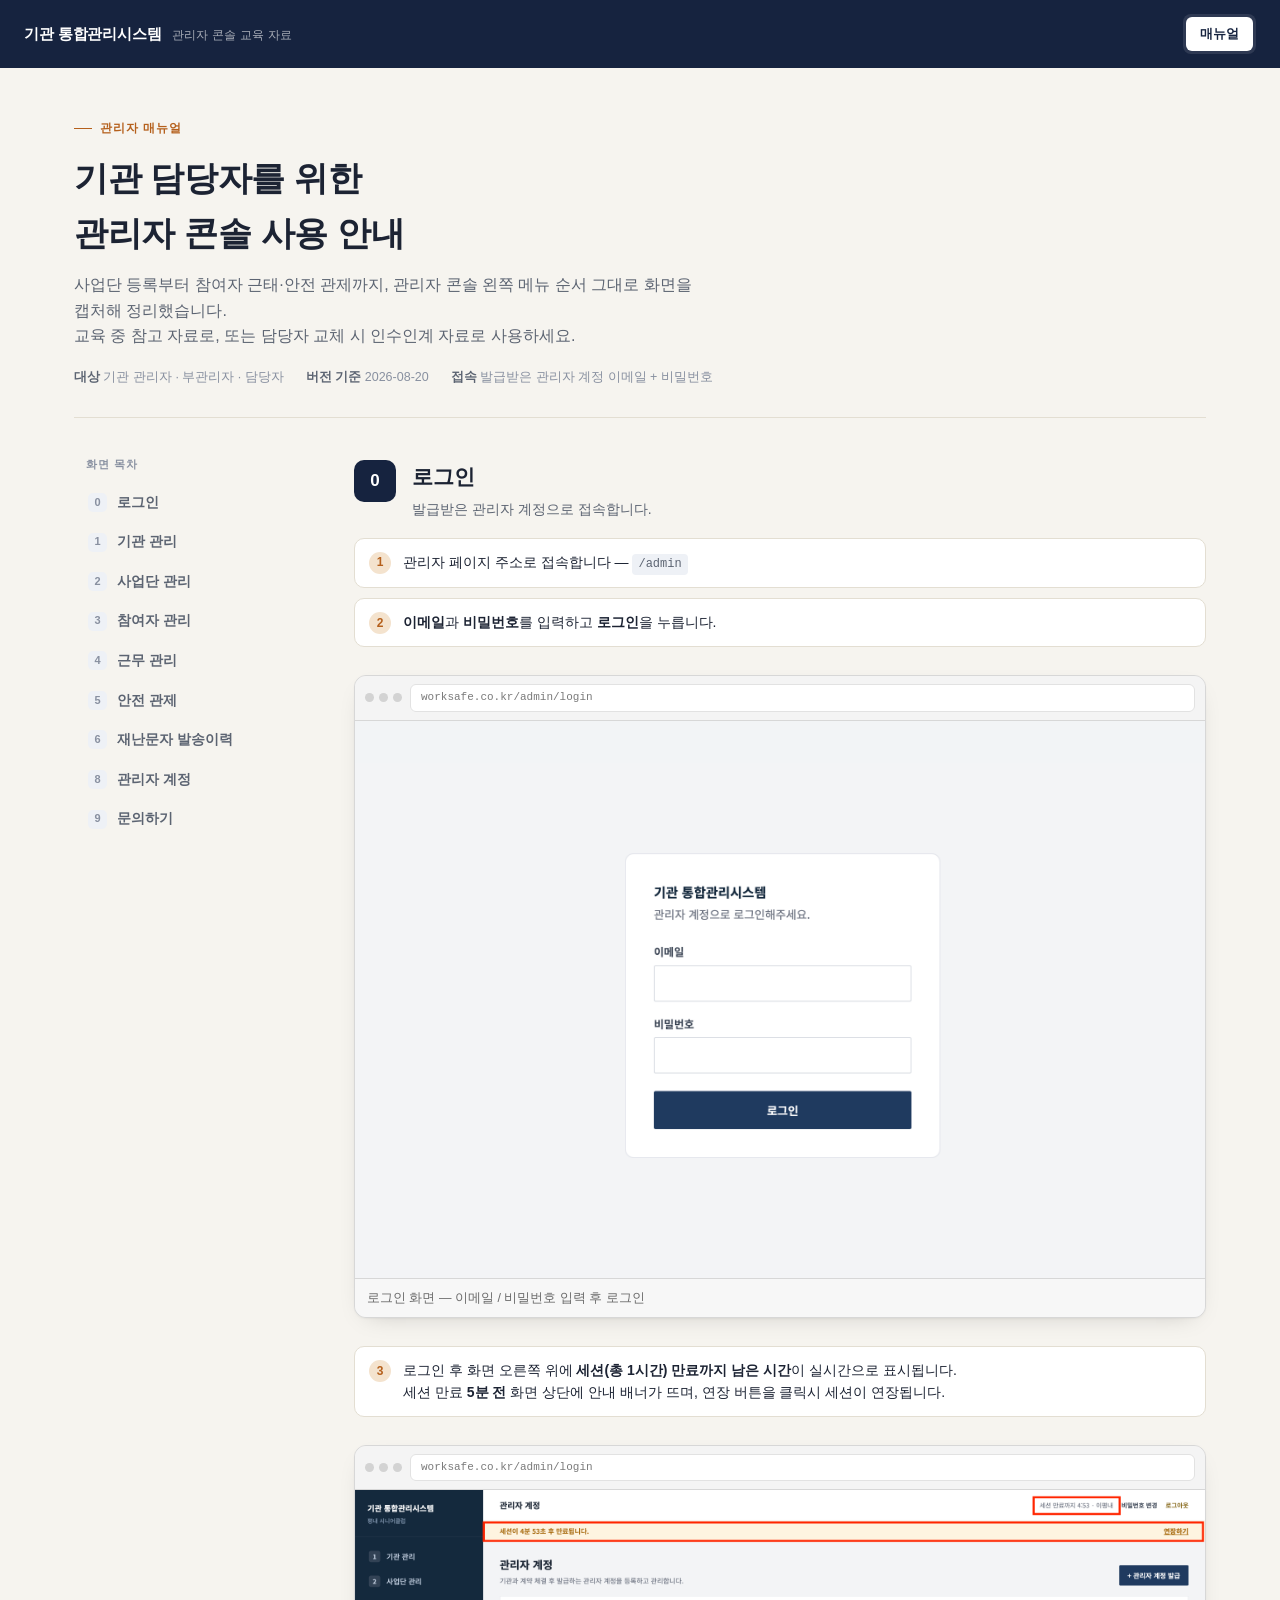
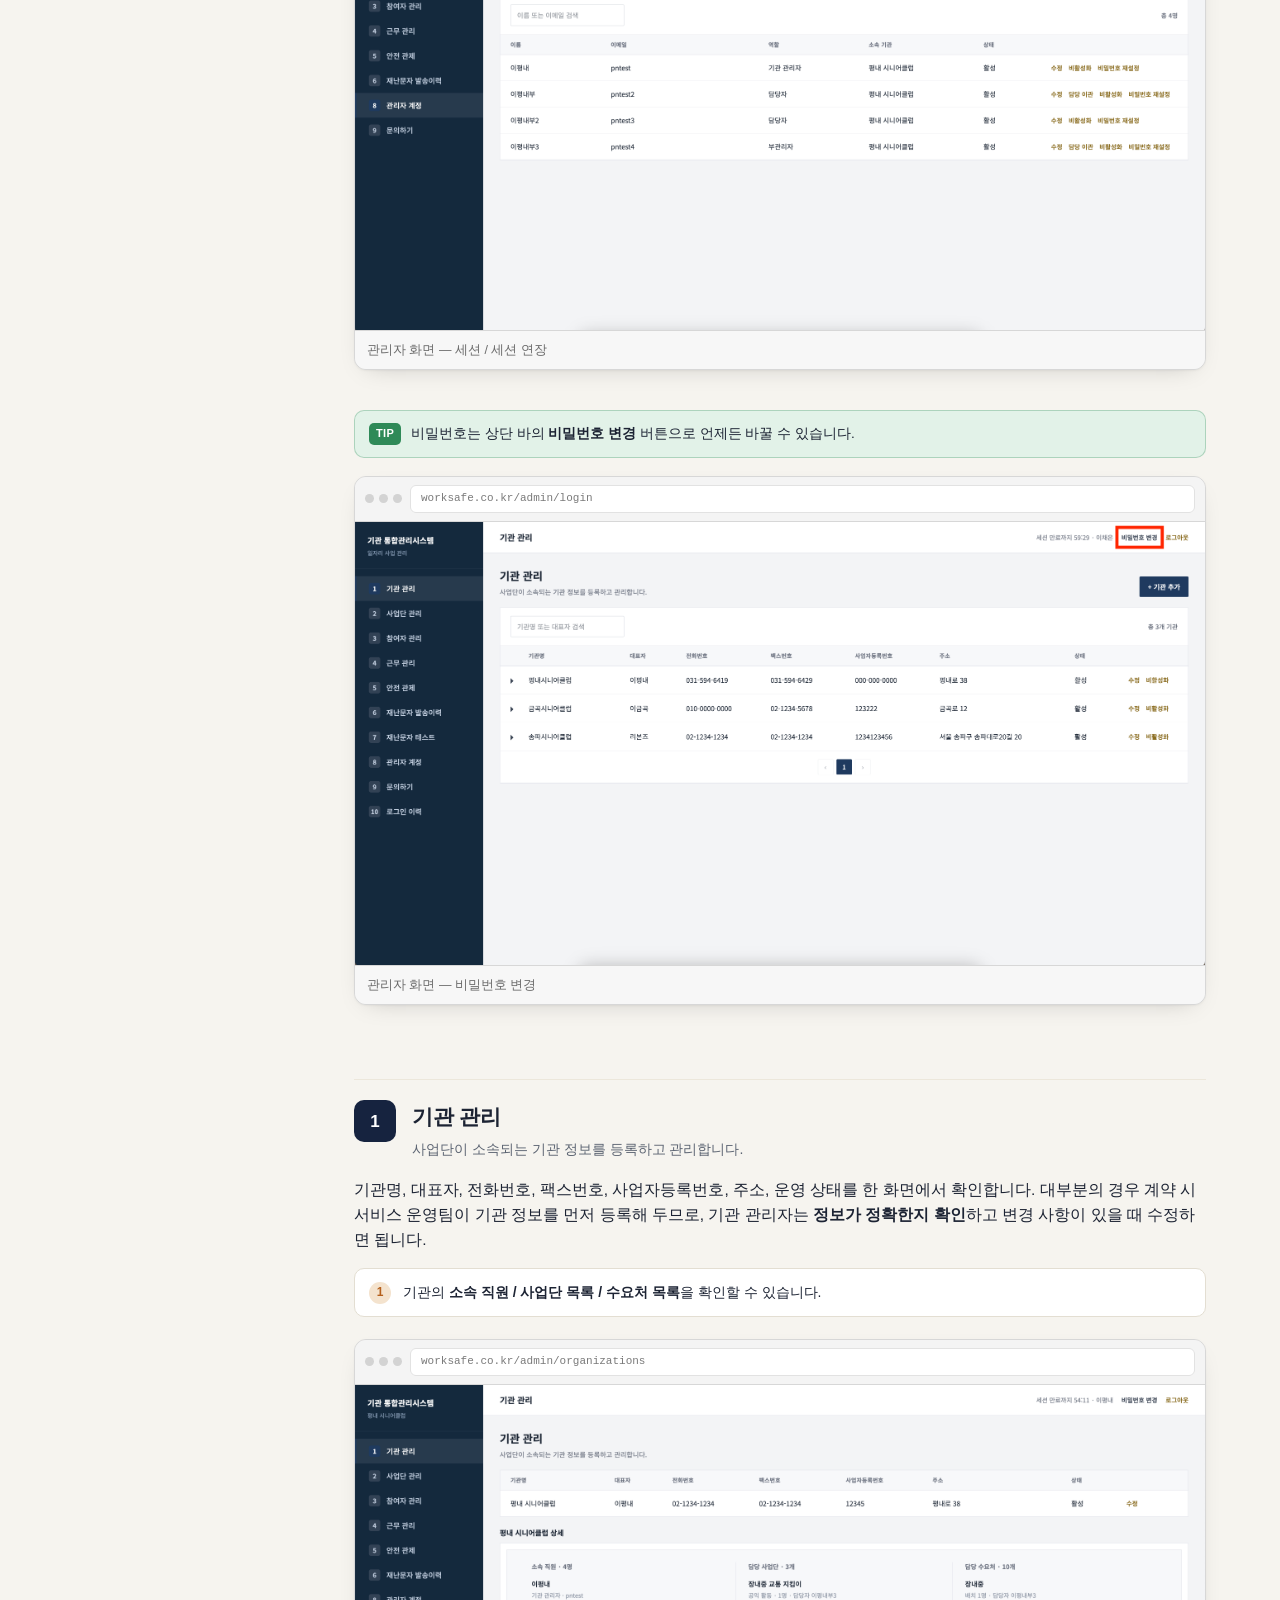
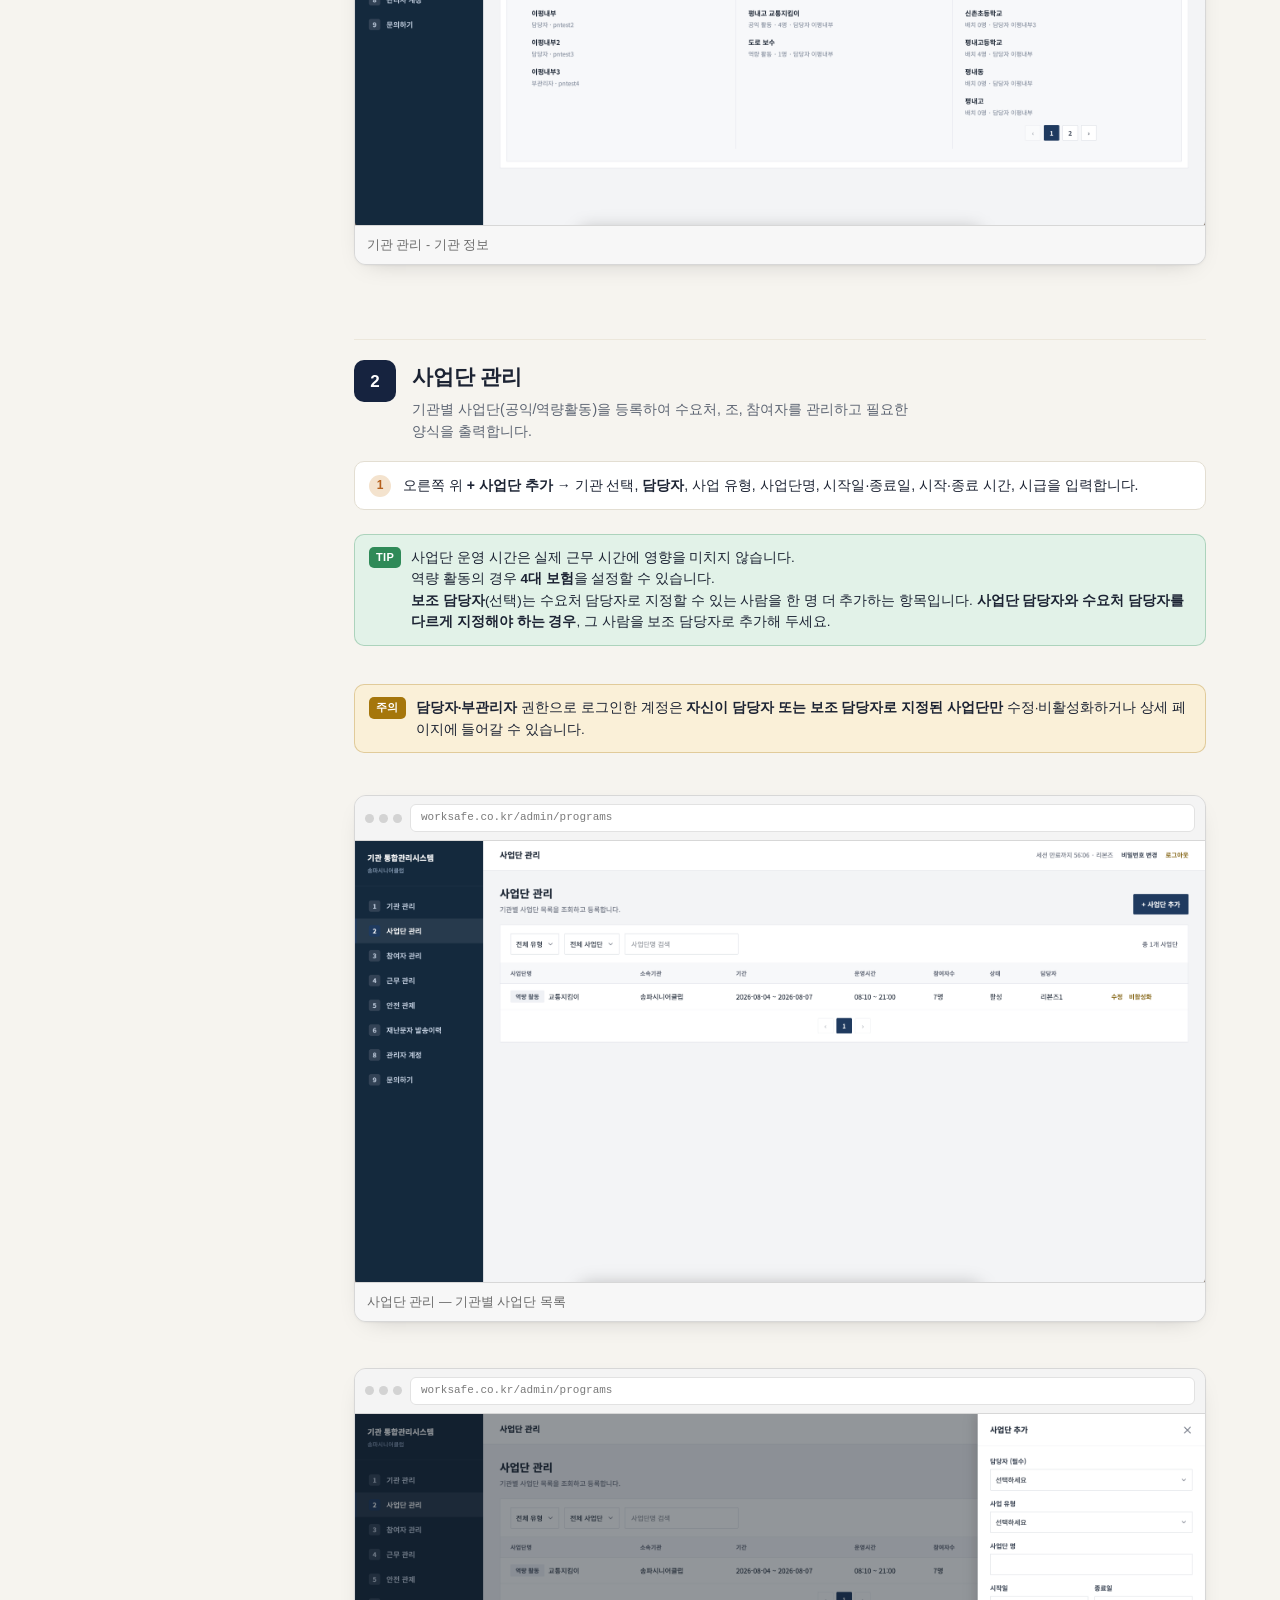
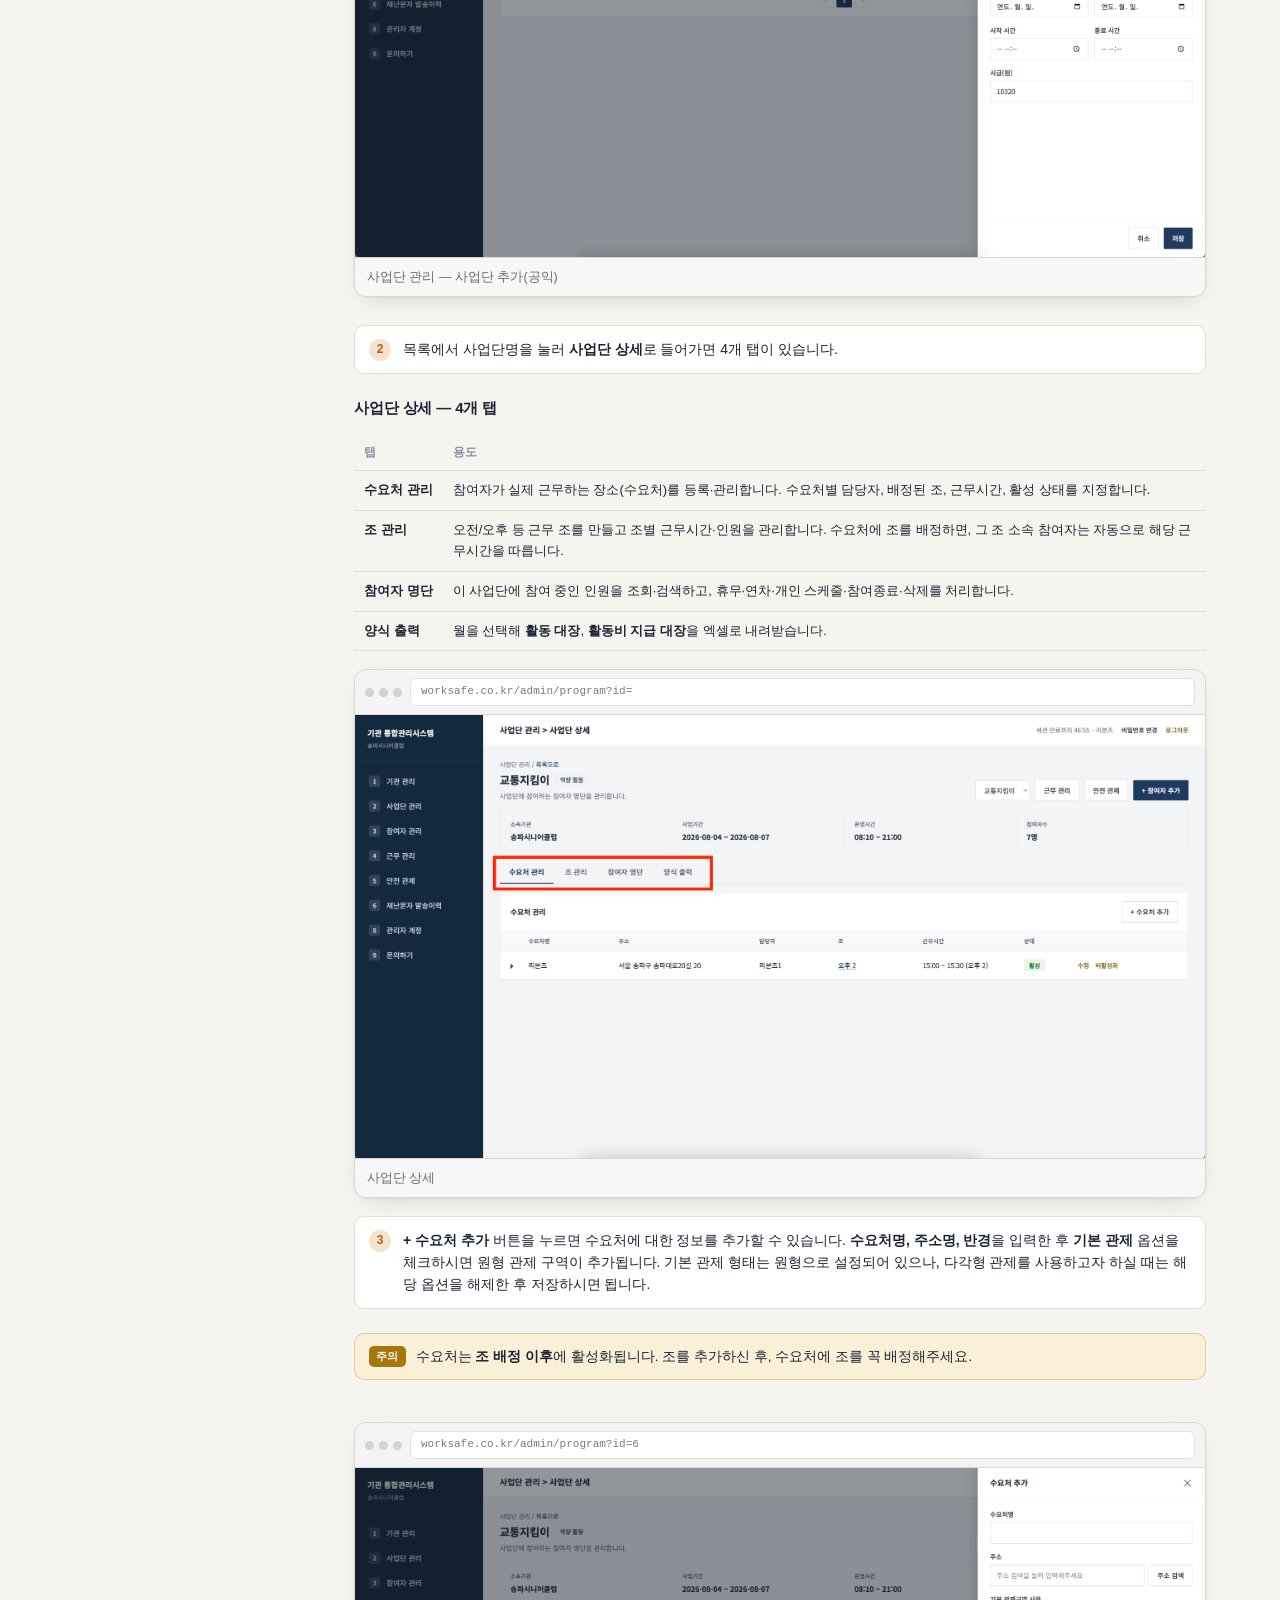
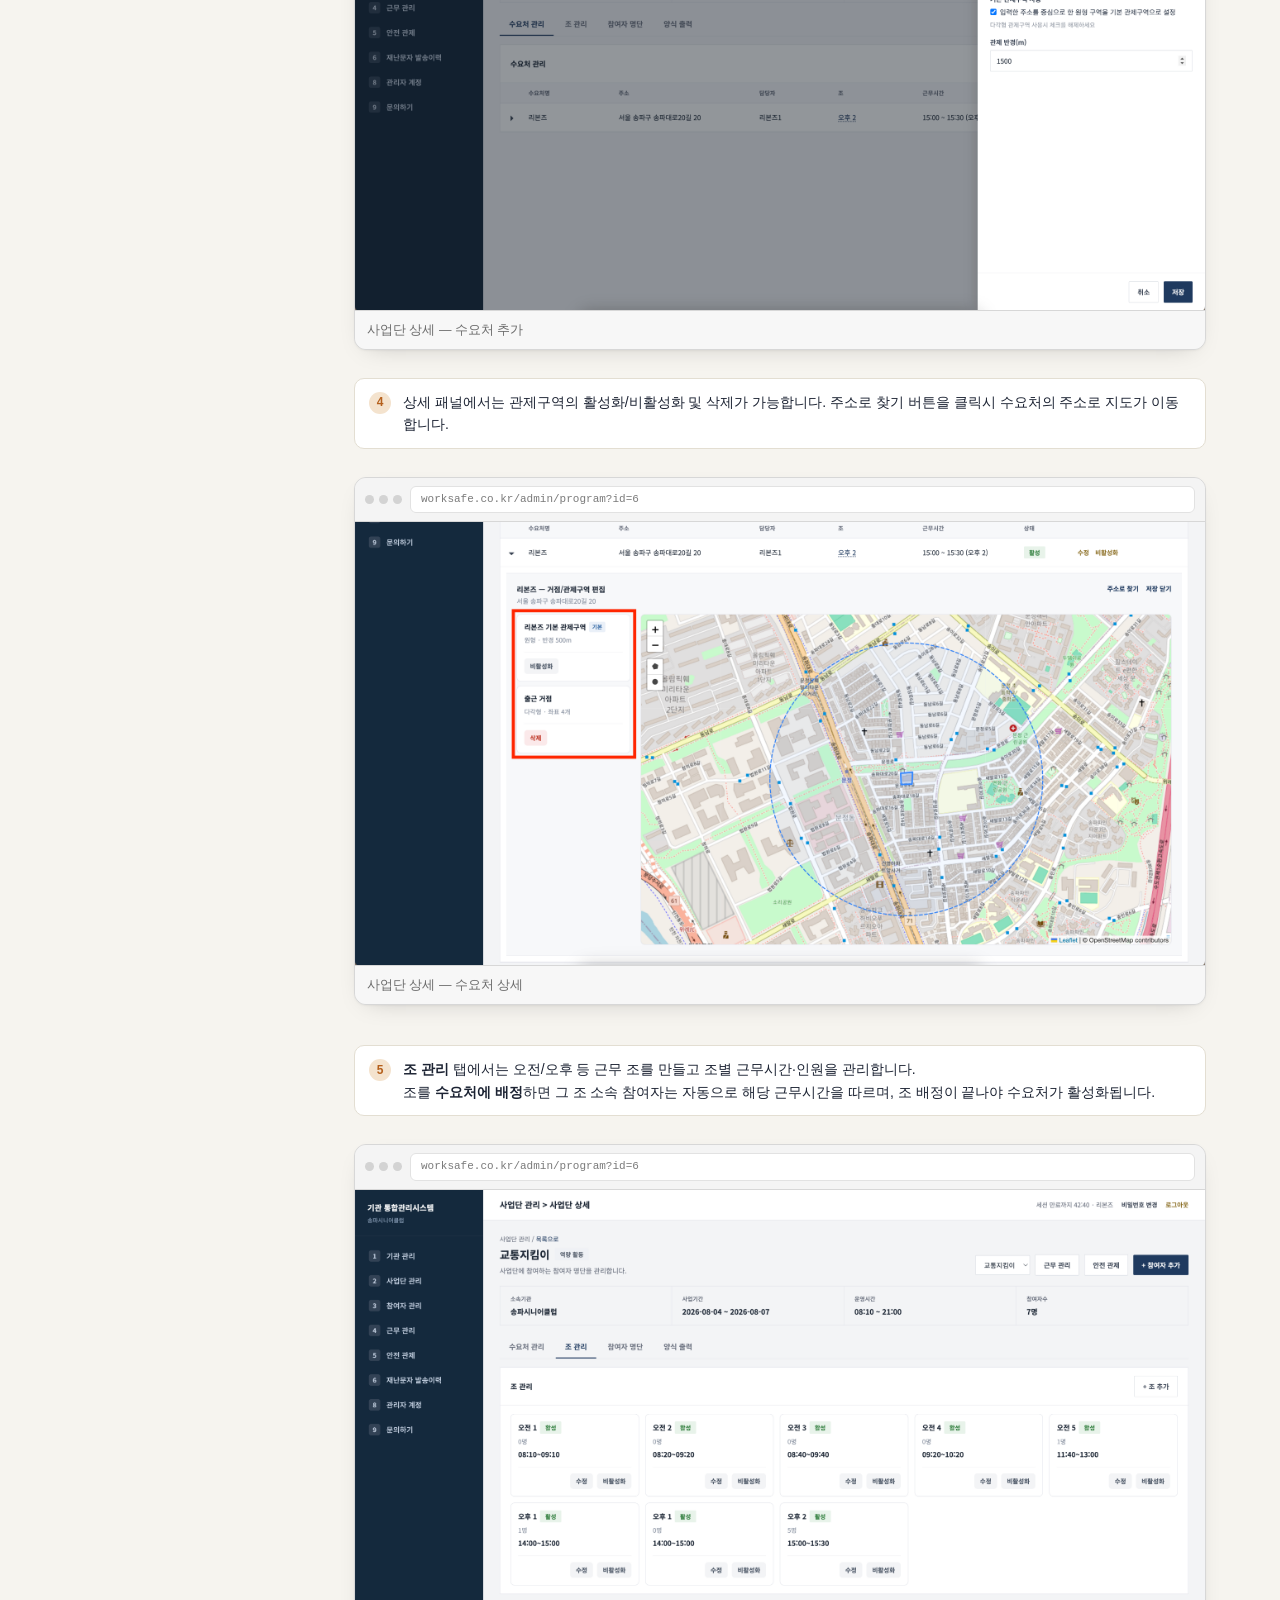
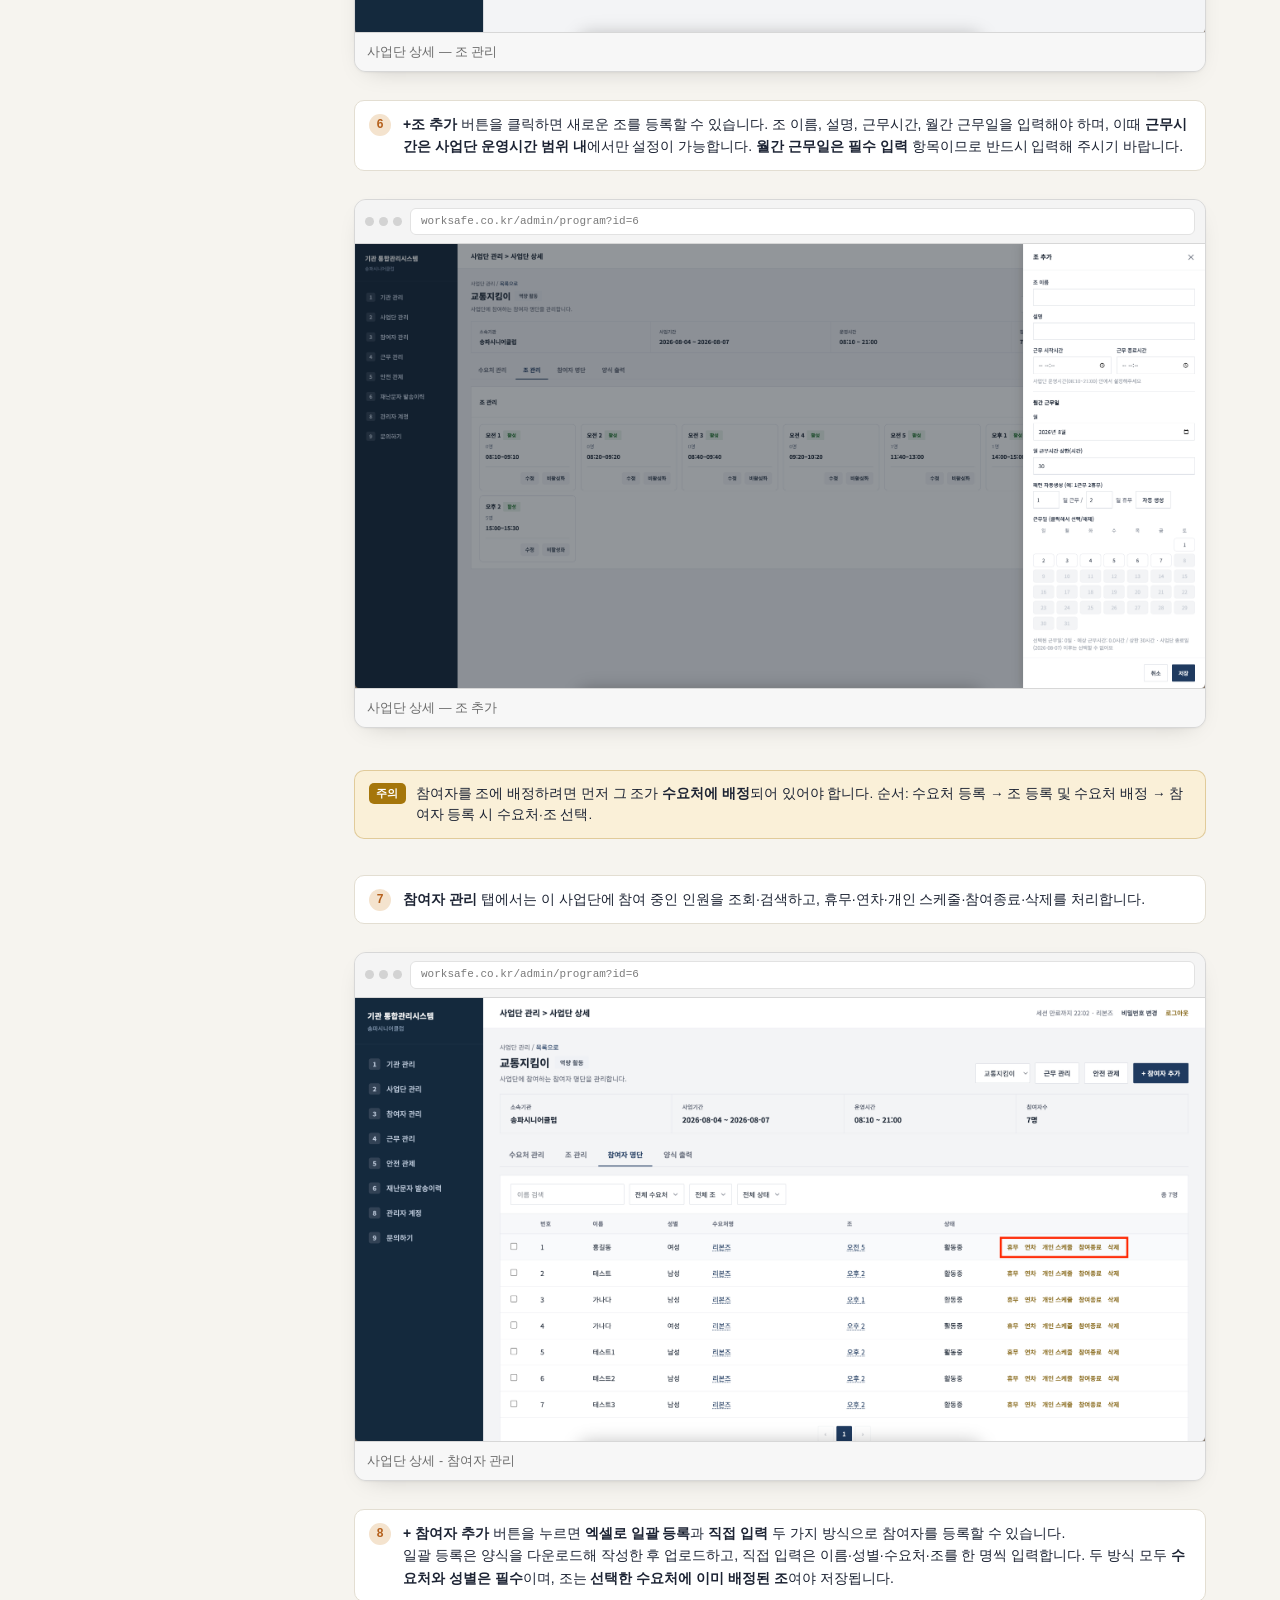
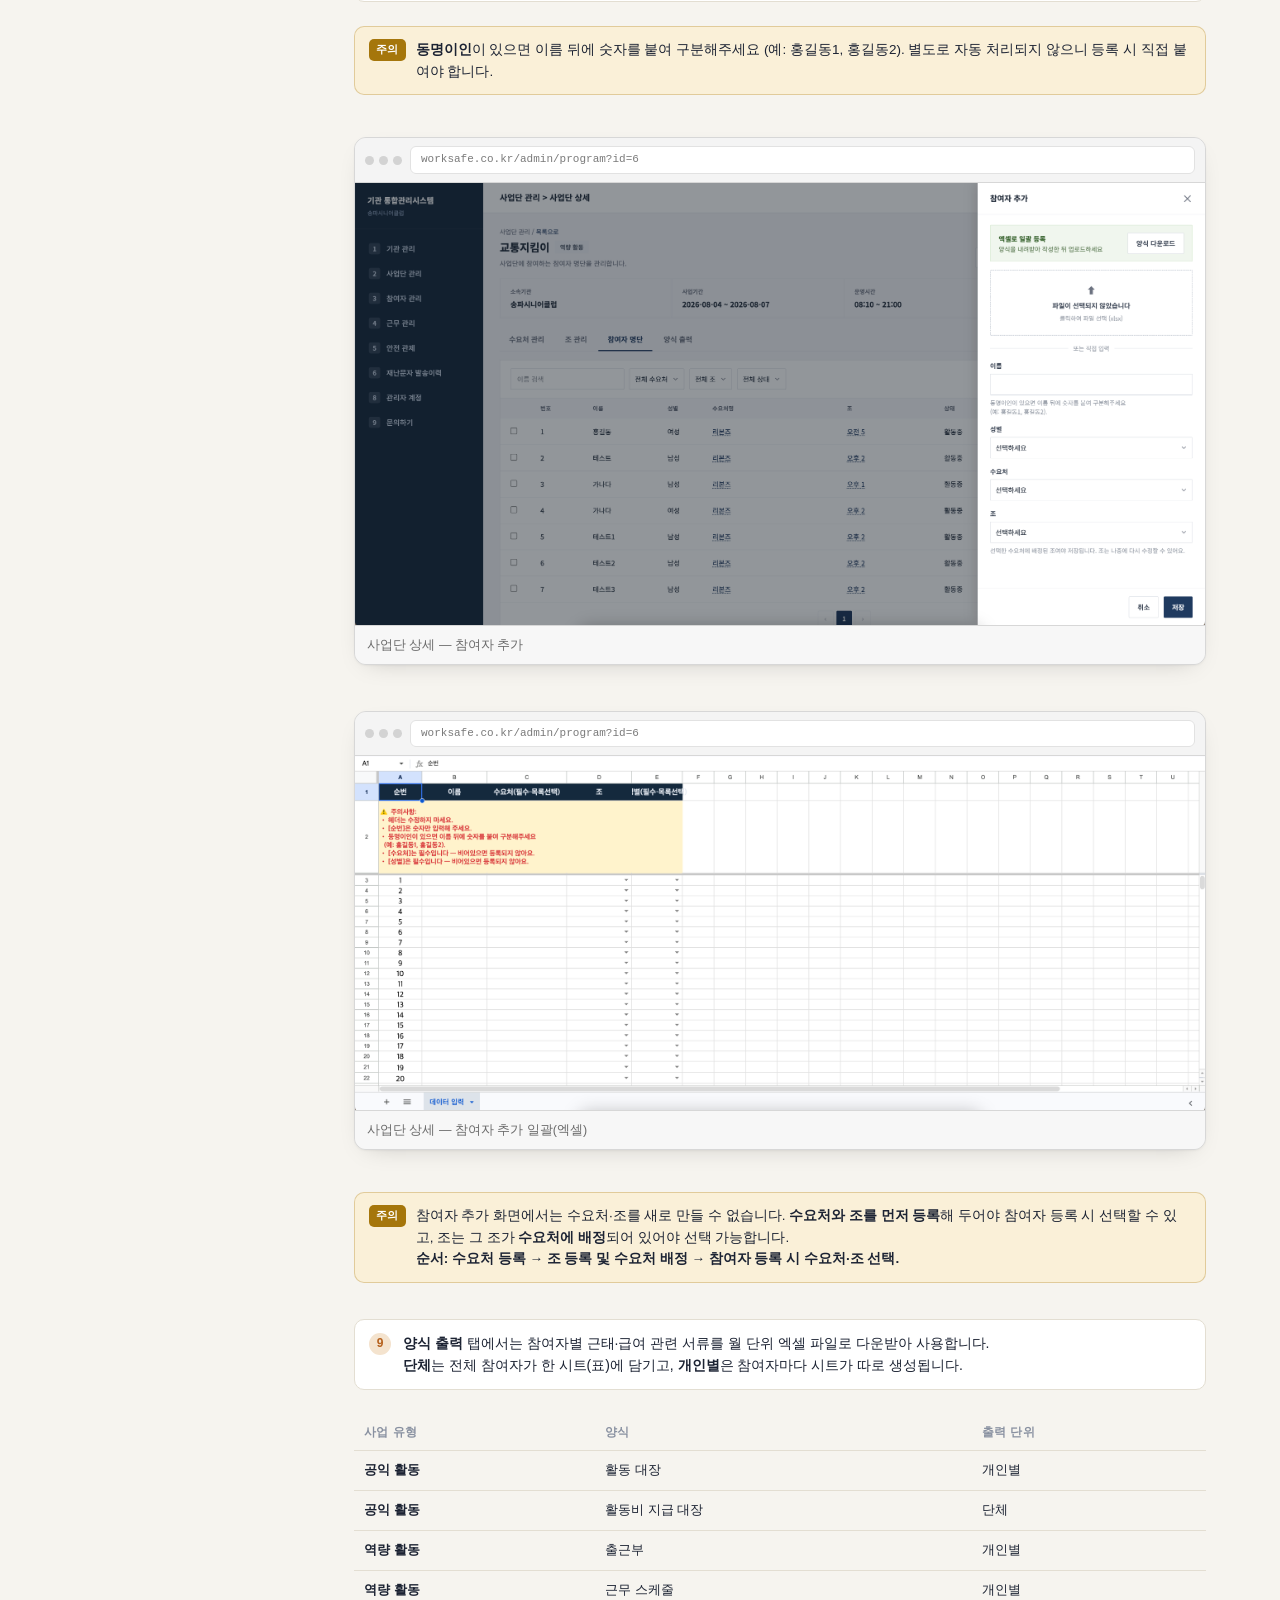
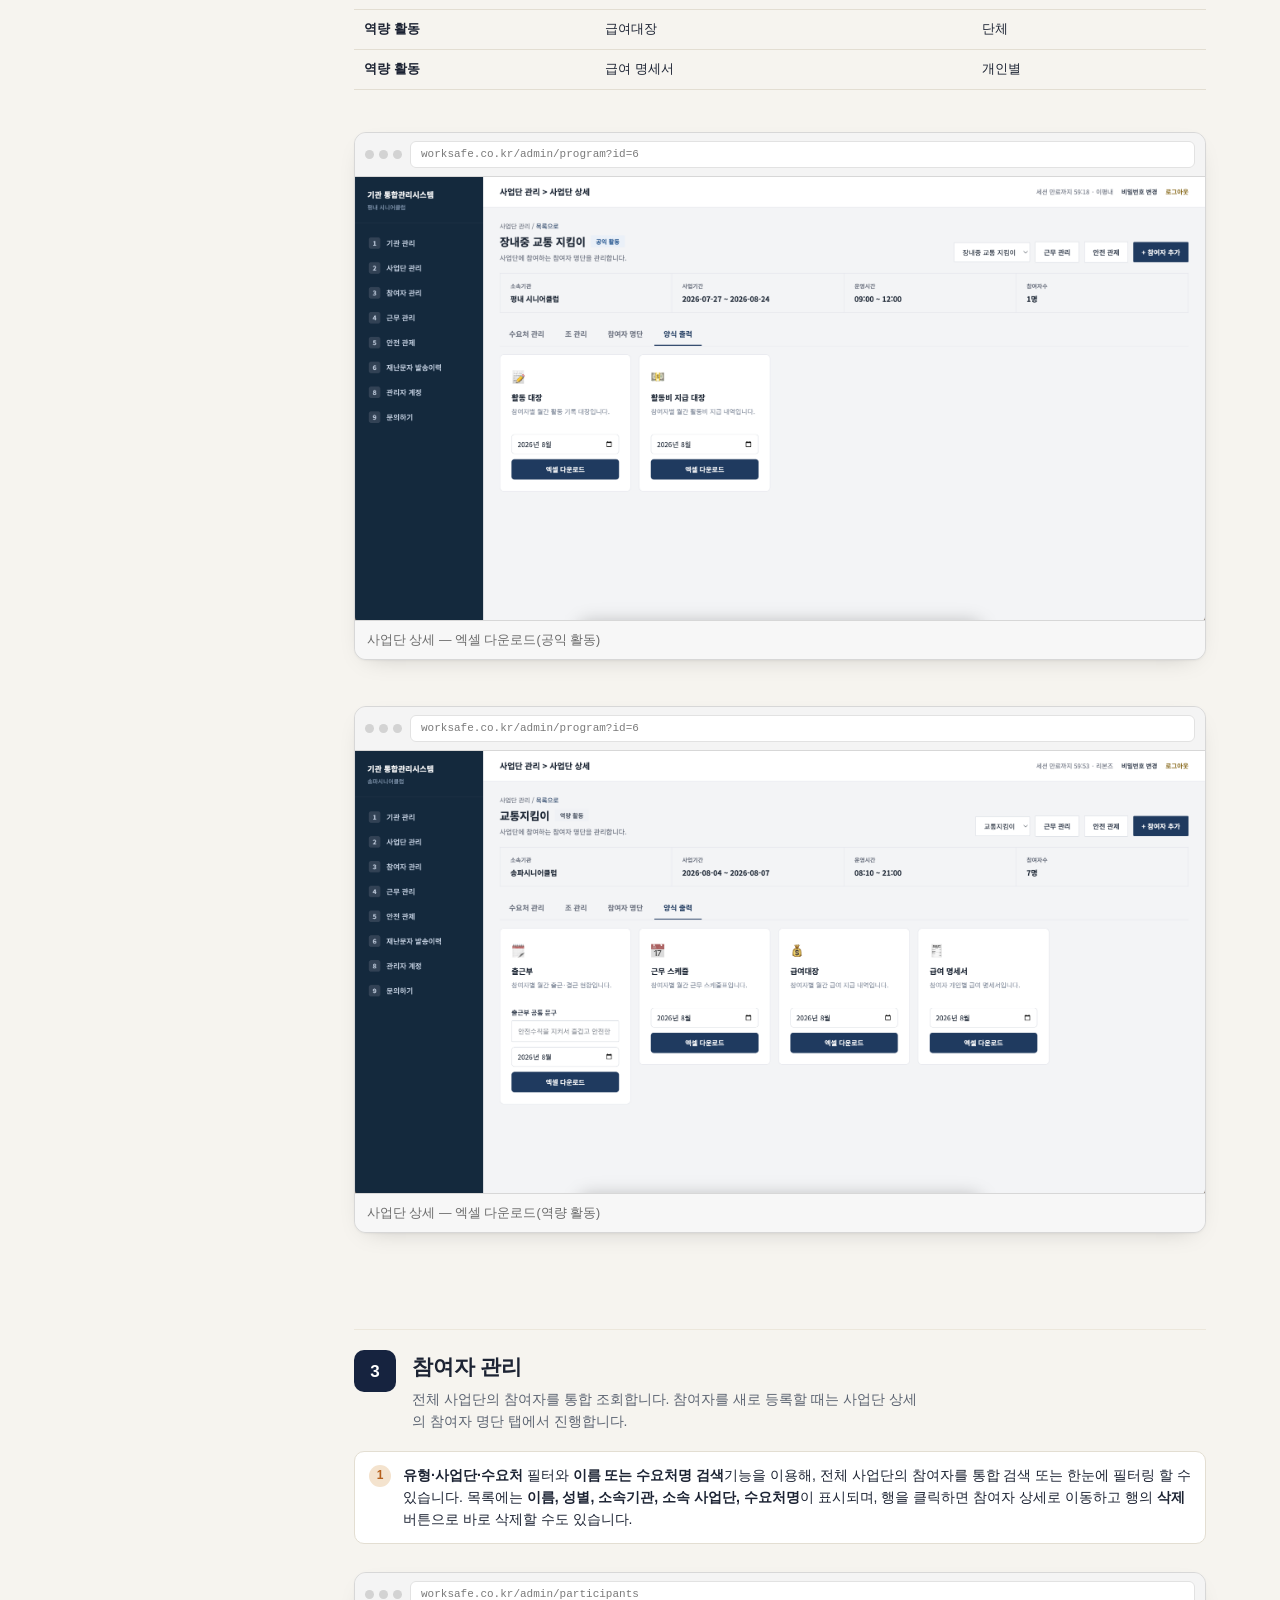
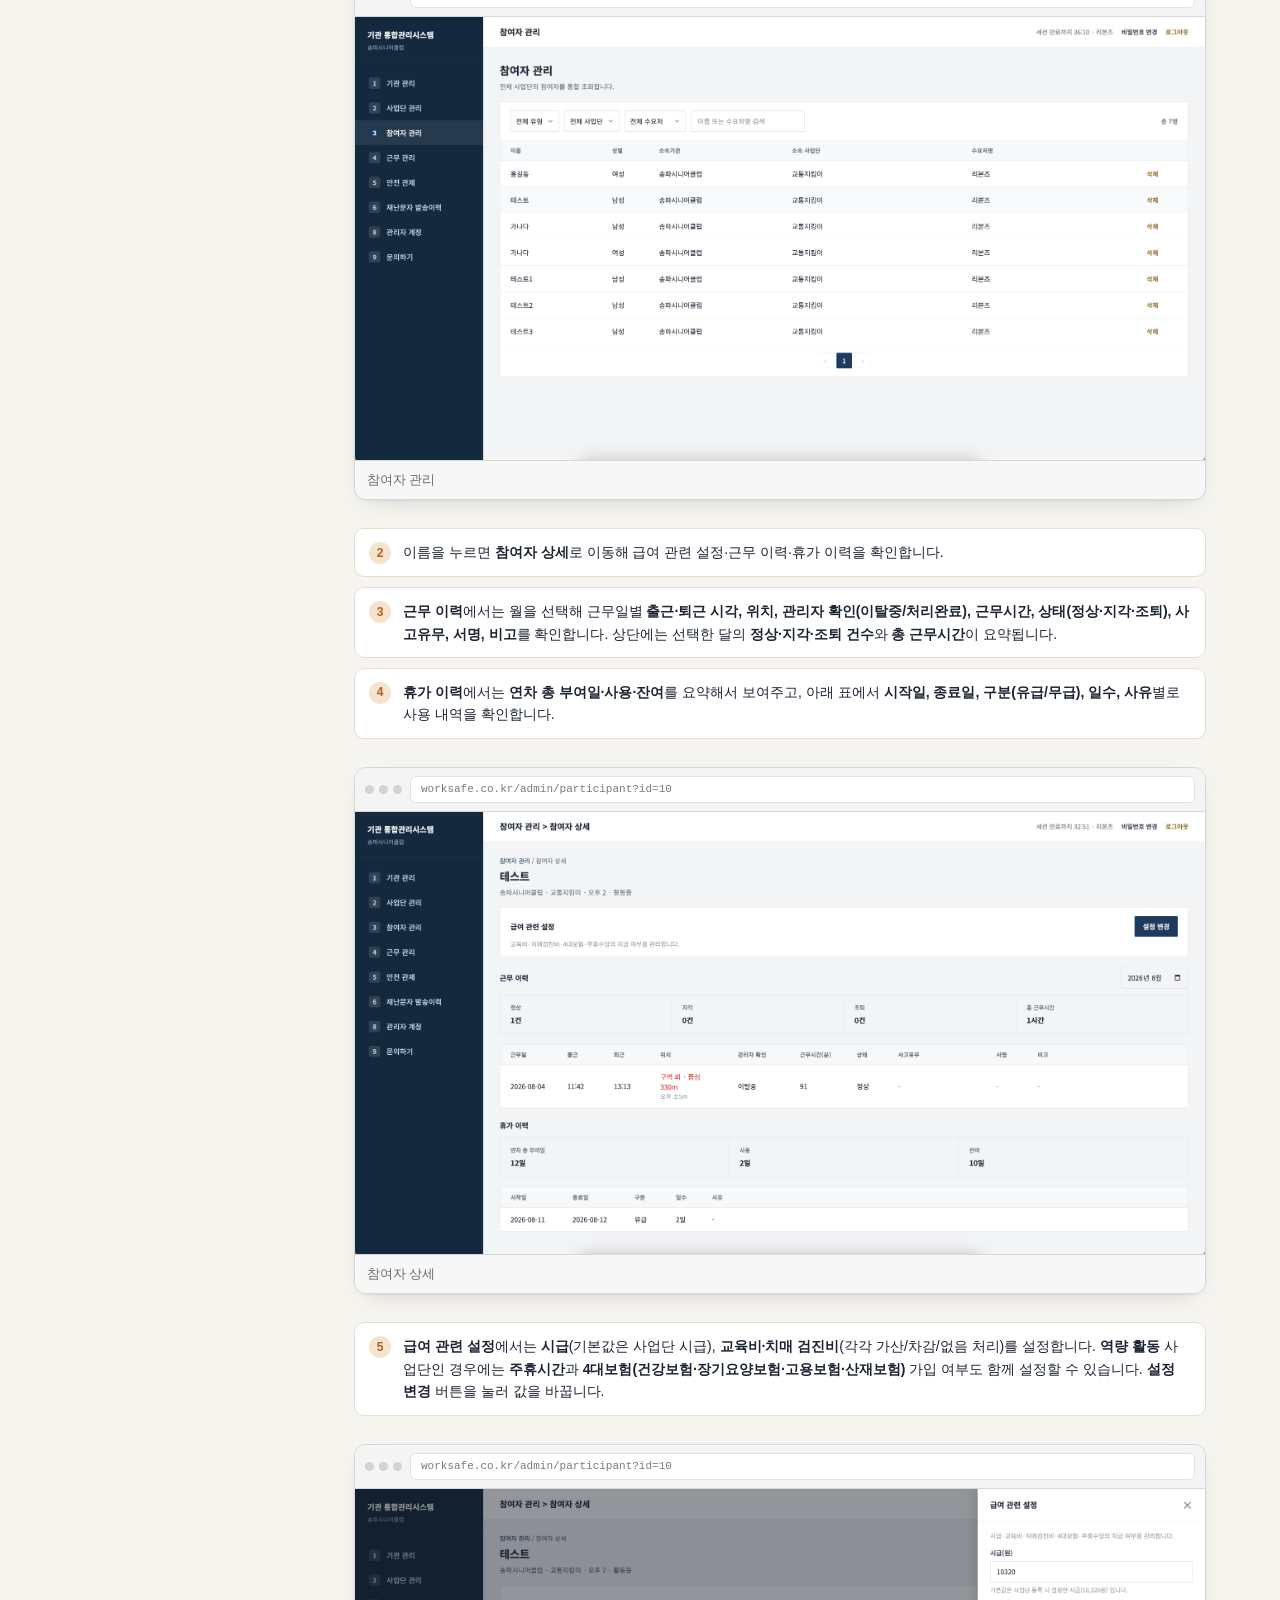
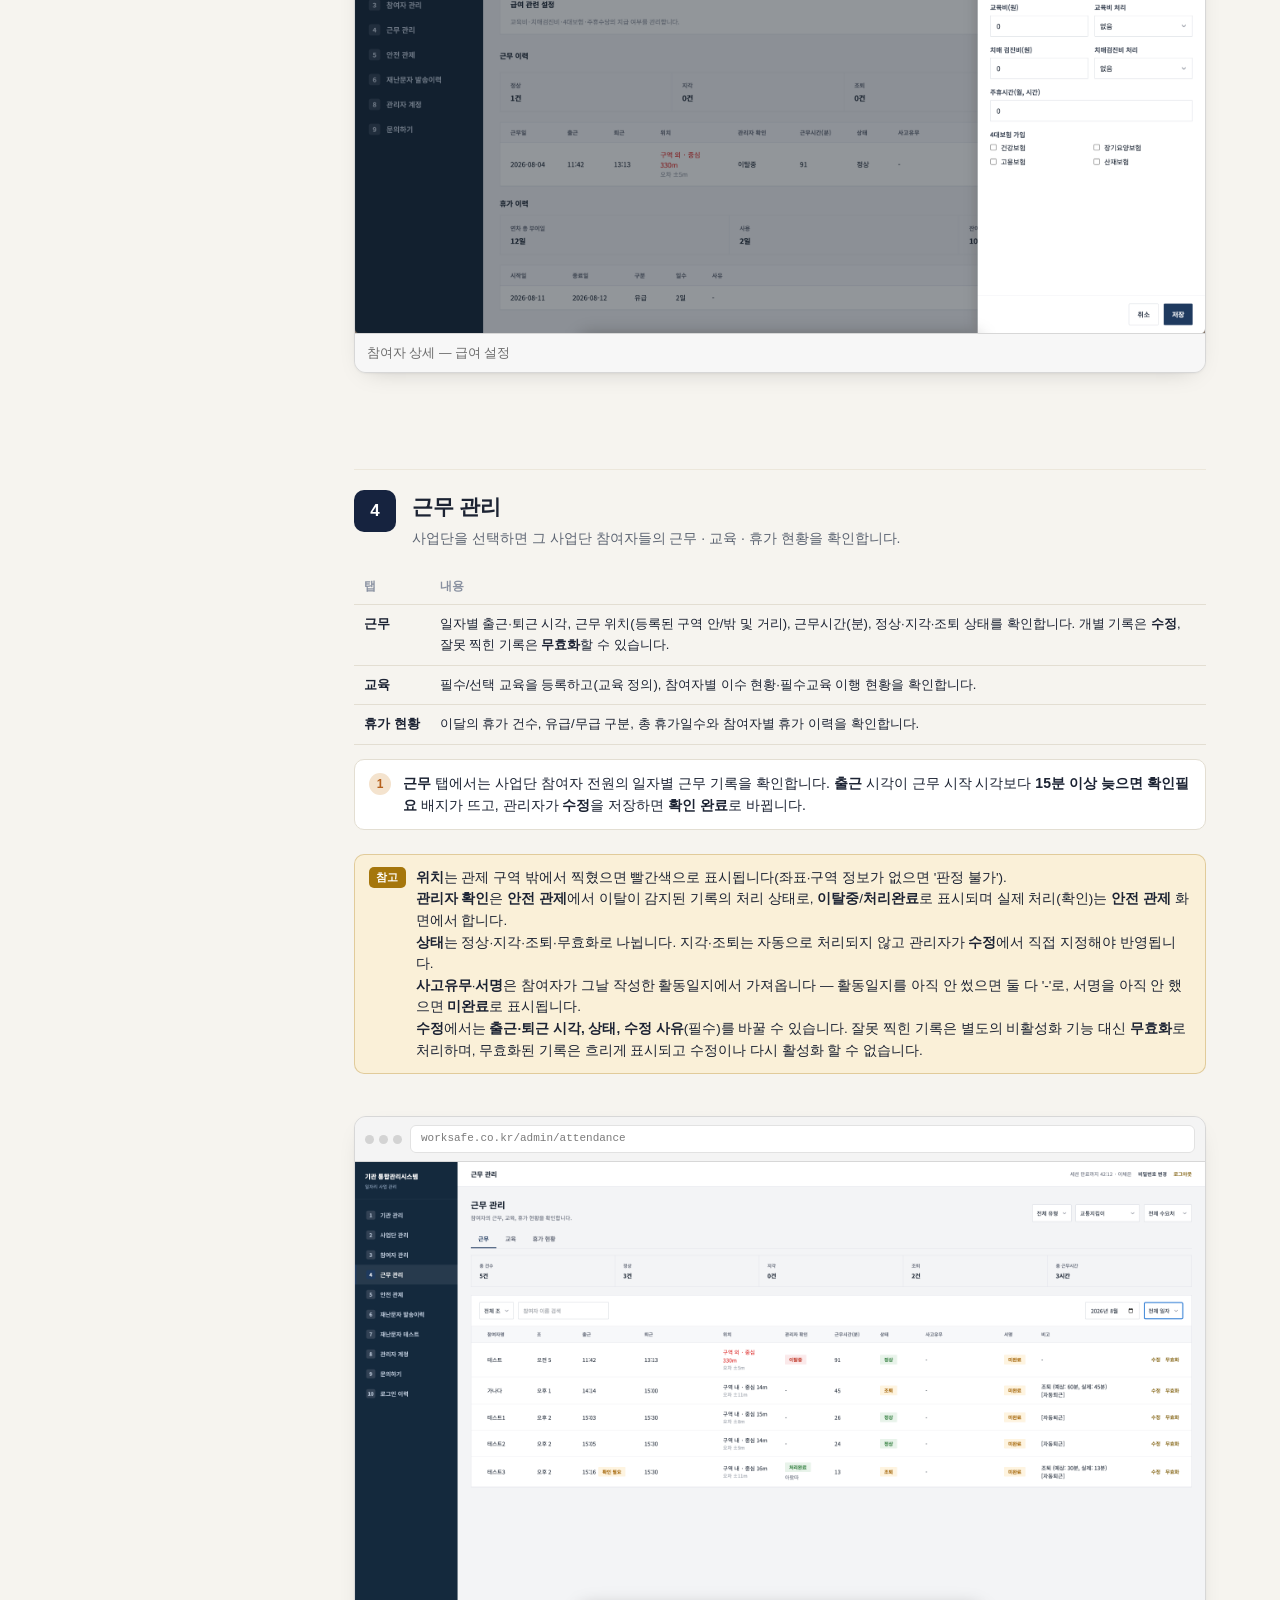
==== commit ff4dca0f: "fix : 교육 진행 스크립트 탭 기본 숨김, 오타·스텝 번호·FAQ 오류 수정 교육 진행 스크립트 탭 버튼을 기본 숨김 처리하고 ?script 쿼리 파라미터로 접속했을 때만 드러" ====
--- a/docs/admin-manual.html
+++ b/docs/admin-manual.html
@@ -12,7 +12,7 @@
       <div class="brand">기관 통합관리시스템<small>관리자 콘솔 교육 자료</small></div>
       <div class="tabswitch" role="tablist">
         <button type="button" role="tab" aria-selected="true" data-tab="manual">매뉴얼</button>
-        <button type="button" role="tab" aria-selected="false" data-tab="script">교육 진행 스크립트</button>
+        <button type="button" role="tab" aria-selected="false" data-tab="script" hidden>교육 진행 스크립트</button>
       </div>
     </div>
 
@@ -506,7 +506,7 @@
                     <div class="url">worksafe.co.kr/admin/participant?id=10</div>
                   </div>
                   <img src="assets/image/3-2.pay.png" alt="참여자 상세 — 급여 설정" />
-                  <figcaption>"참여자 상세 — 급여 설정</figcaption>
+                  <figcaption>참여자 상세 — 급여 설정</figcaption>
                 </figure>
               </ul>
             </section>
@@ -618,7 +618,7 @@
 
                 <!-- 교육 이수 현황  -->
                 <li>
-                  <span class="n">3</span>
+                  <span class="n">4</span>
                   <div>
                     <b>+ 이수 등록</b>에서는 참여자를 <b>여러 명 동시에 체크</b>해 한 번에 등록할 수 있습니다. <b>교육</b>(활성 상태인
                     교육만 목록에 뜸), <b>이수일자</b>, <b>이수시간</b>(선택, 비우면 교육 기준시간 사용)을 지정하며, 이미 이수 처리된
@@ -636,7 +636,7 @@
 
                 <!-- 필수 교육 현황 -->
                 <li>
-                  <span class="n">3</span>
+                  <span class="n">5</span>
                   <div>
                     <b>필수교육 현황</b>(필수교육 미이수자) 탭에서는 <b>참여자명</b>와 그 참여자가 아직 못 마친
                     <b>미이수 필수교육</b> 목록을 보여줍니다.
@@ -653,7 +653,7 @@
 
                 <!-- 휴가 -->
                 <li>
-                  <span class="n">3</span>
+                  <span class="n">6</span>
                   <div>
                     <b>휴가 현황</b> 탭에서는 이달의 <b>휴가 건수·유급/무급 구분·총 휴가일수</b>를 확인할 수 있습니다.<br />
                     하단의 상세 표에서 참여자별 시작일·종료일·일수·유형·사유와 <b>연차 현황</b>(총 N일 중 사용일 사용, 잔여일 남음)을
@@ -946,7 +946,10 @@
           </details>
           <details>
             <summary>담당자가 여러 사업단을 동시에 맡을 수 있나요?</summary>
-            <p>가능합니다. 사업단 등록 시 담당자를 복수로 지정할 수 있고, 관리자 계정 쪽에서도 여러 사업단을 배정받을 수 있습니다.</p>
+            <p>
+              가능합니다. 한 담당자 계정이 여러 사업단의 담당자로 배정될 수 있습니다. 다만 사업단 하나에는 담당자 1명(+ 보조 담당자
+              1명)만 지정할 수 있습니다.
+            </p>
           </details>
         </div>
 
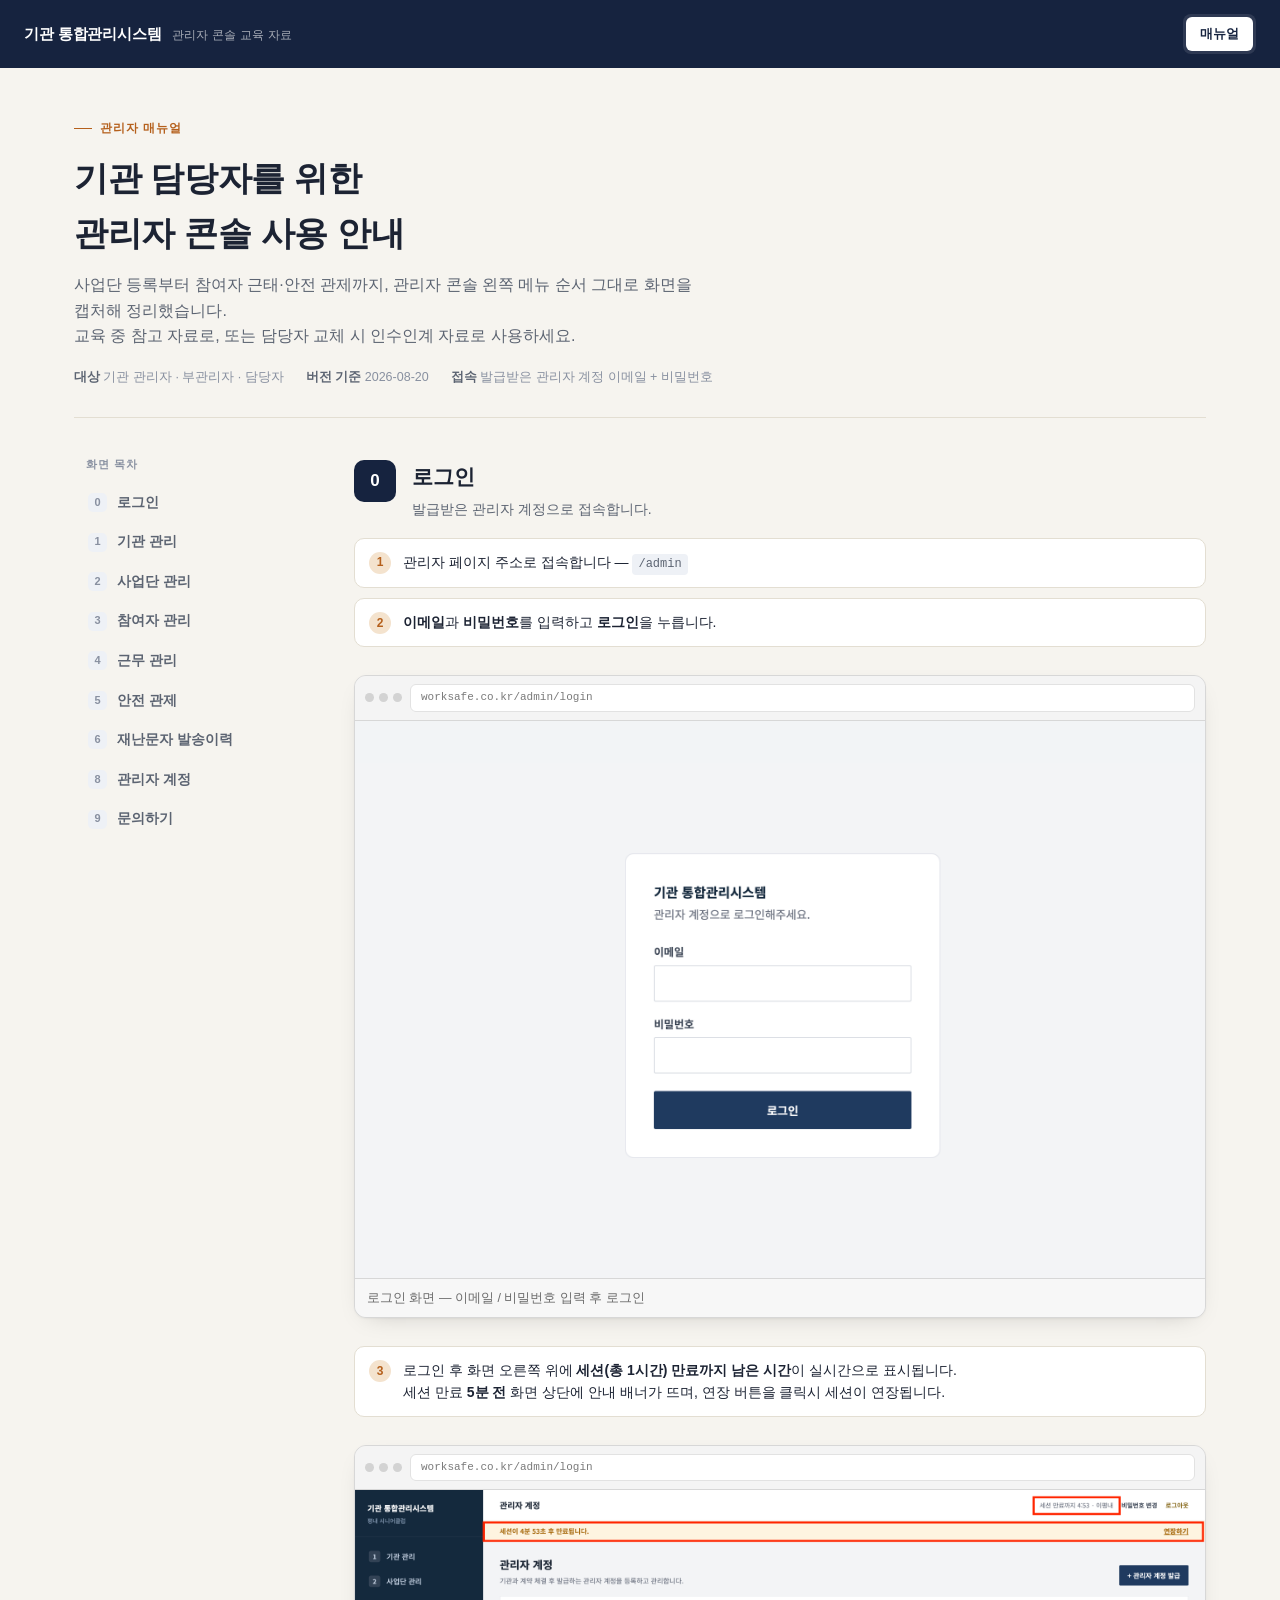
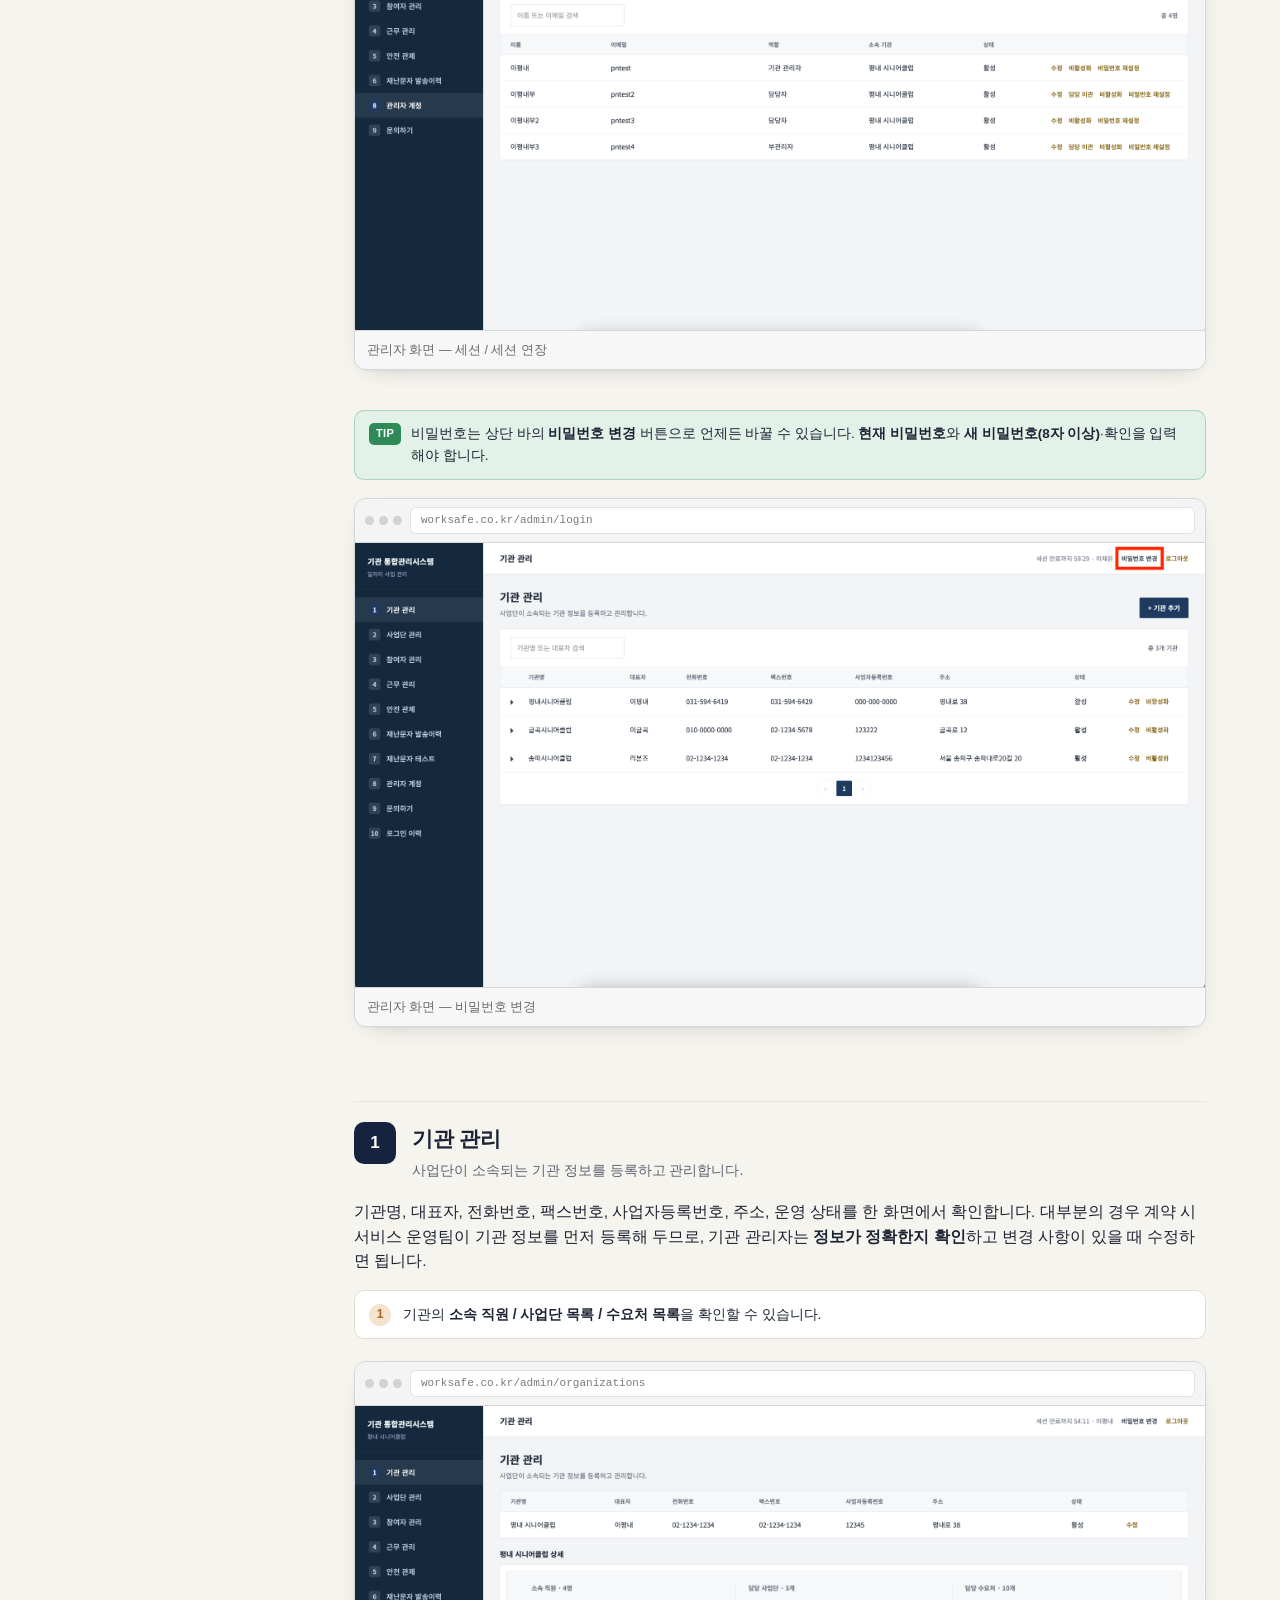
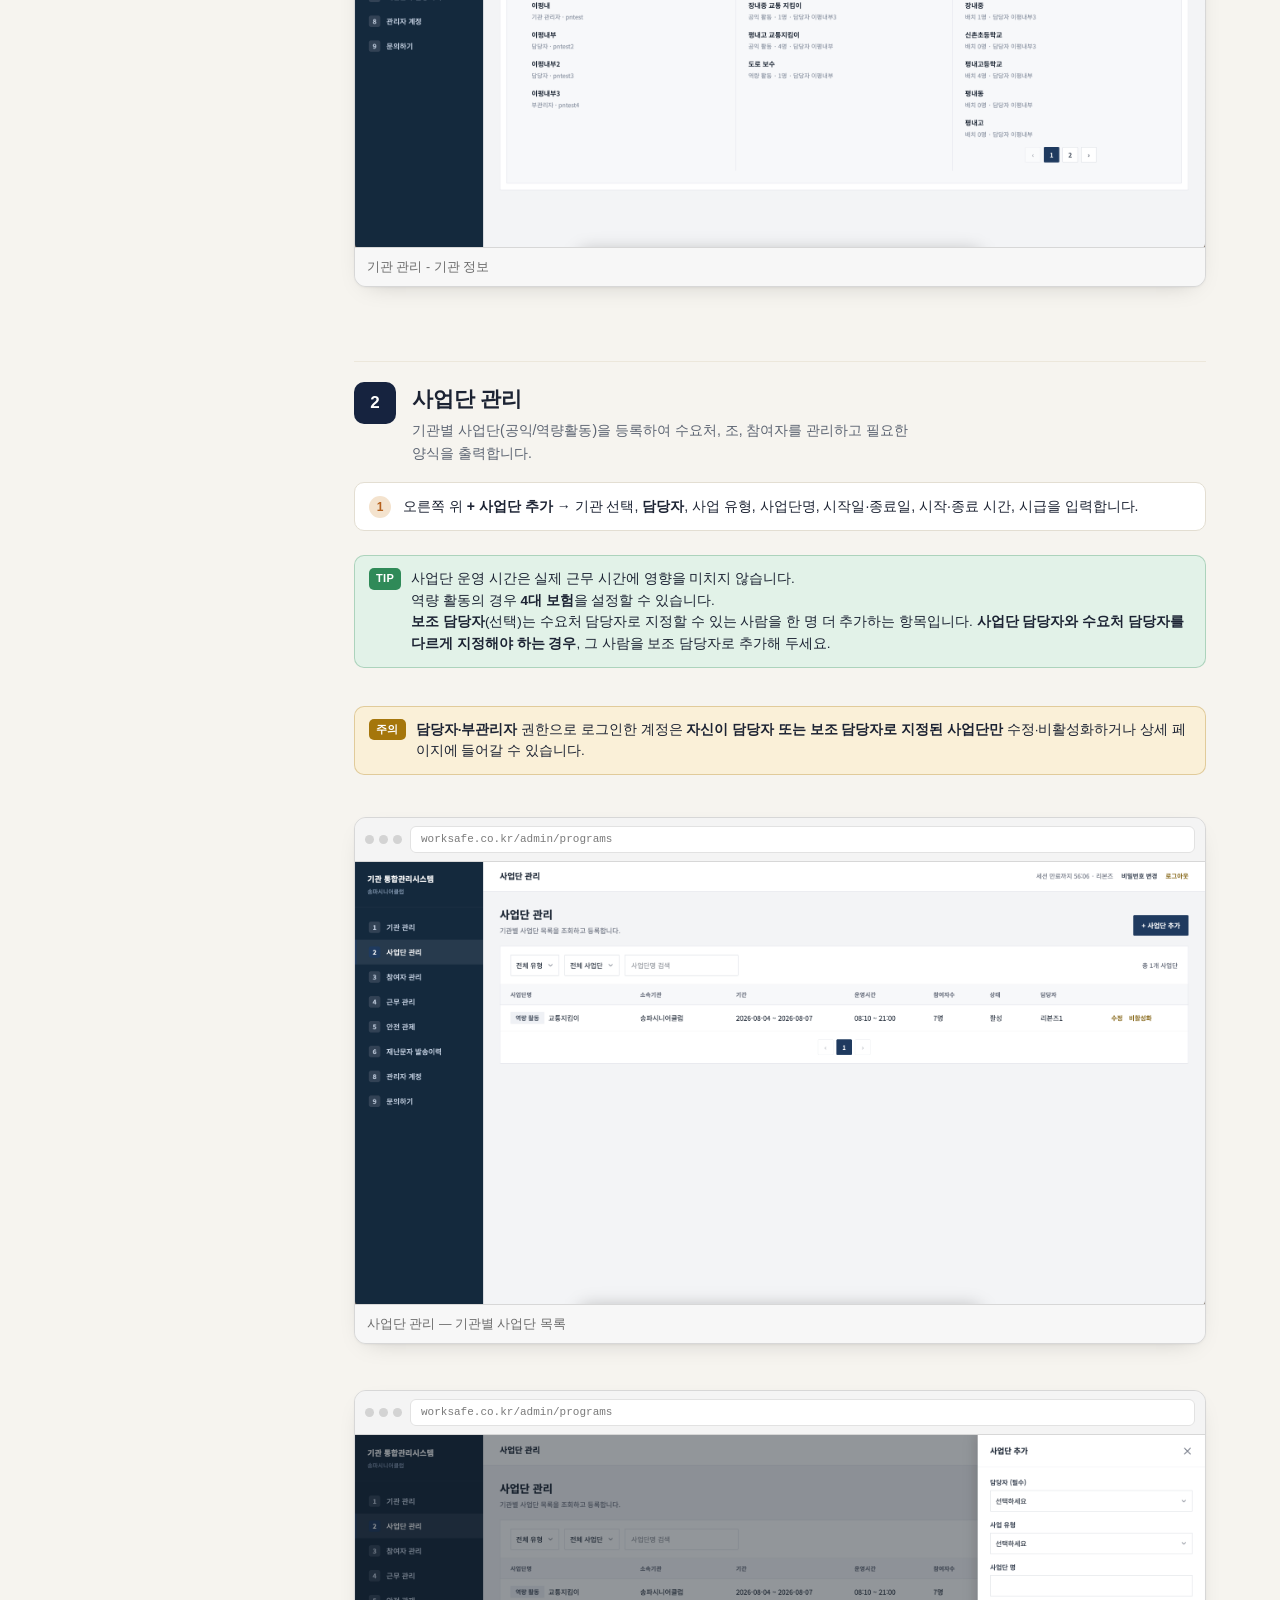
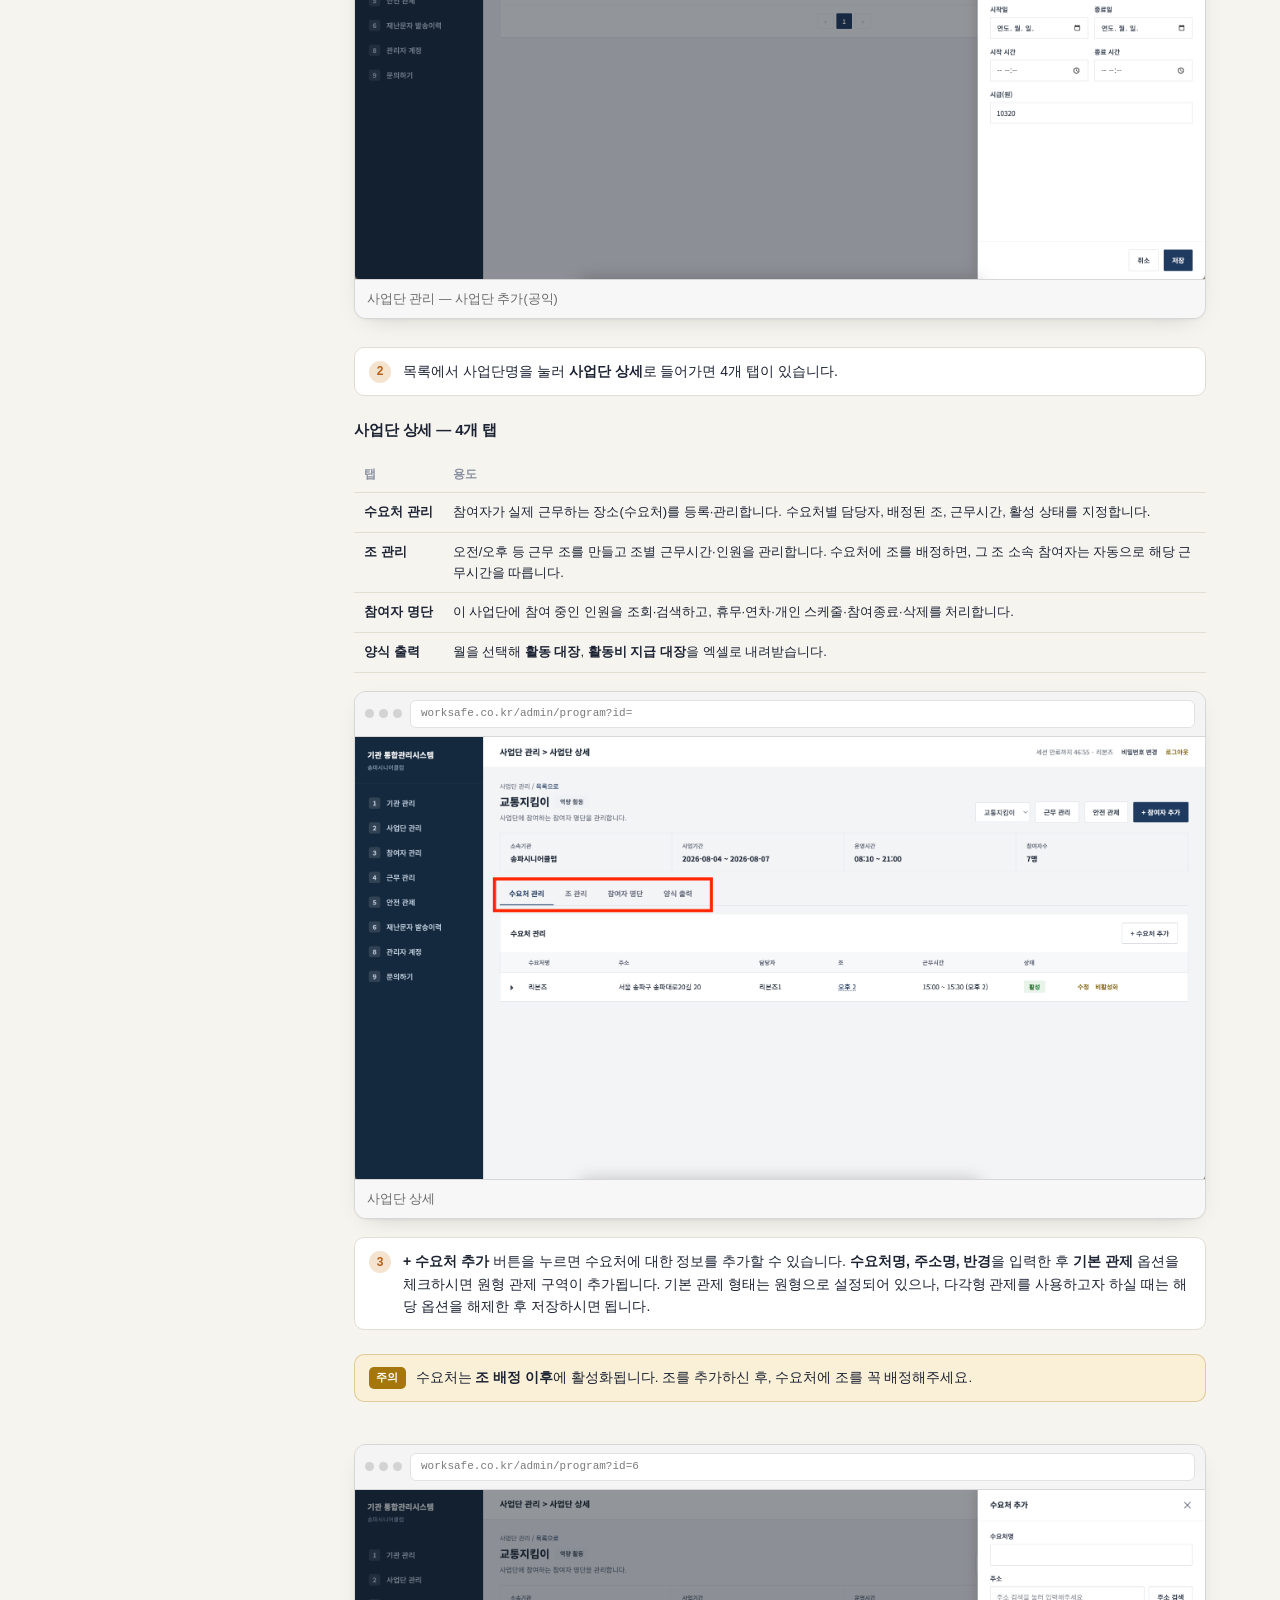
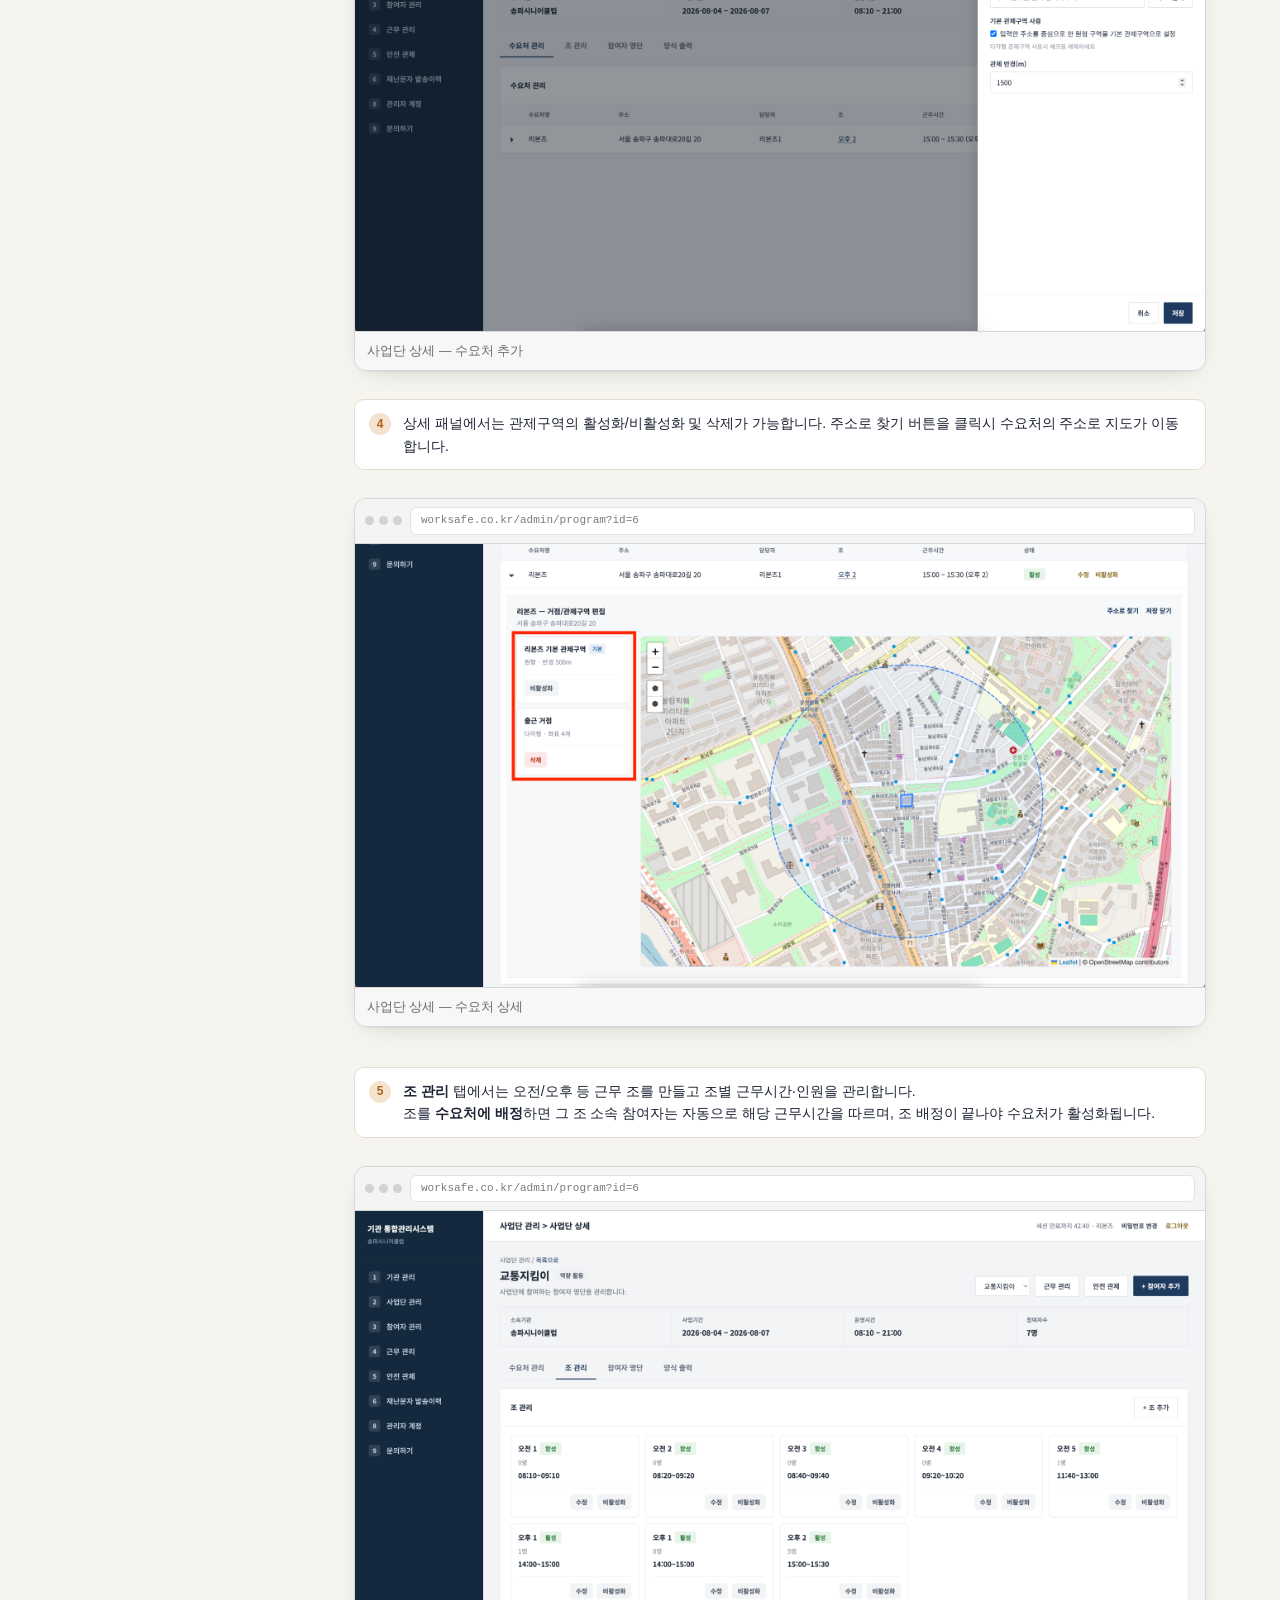
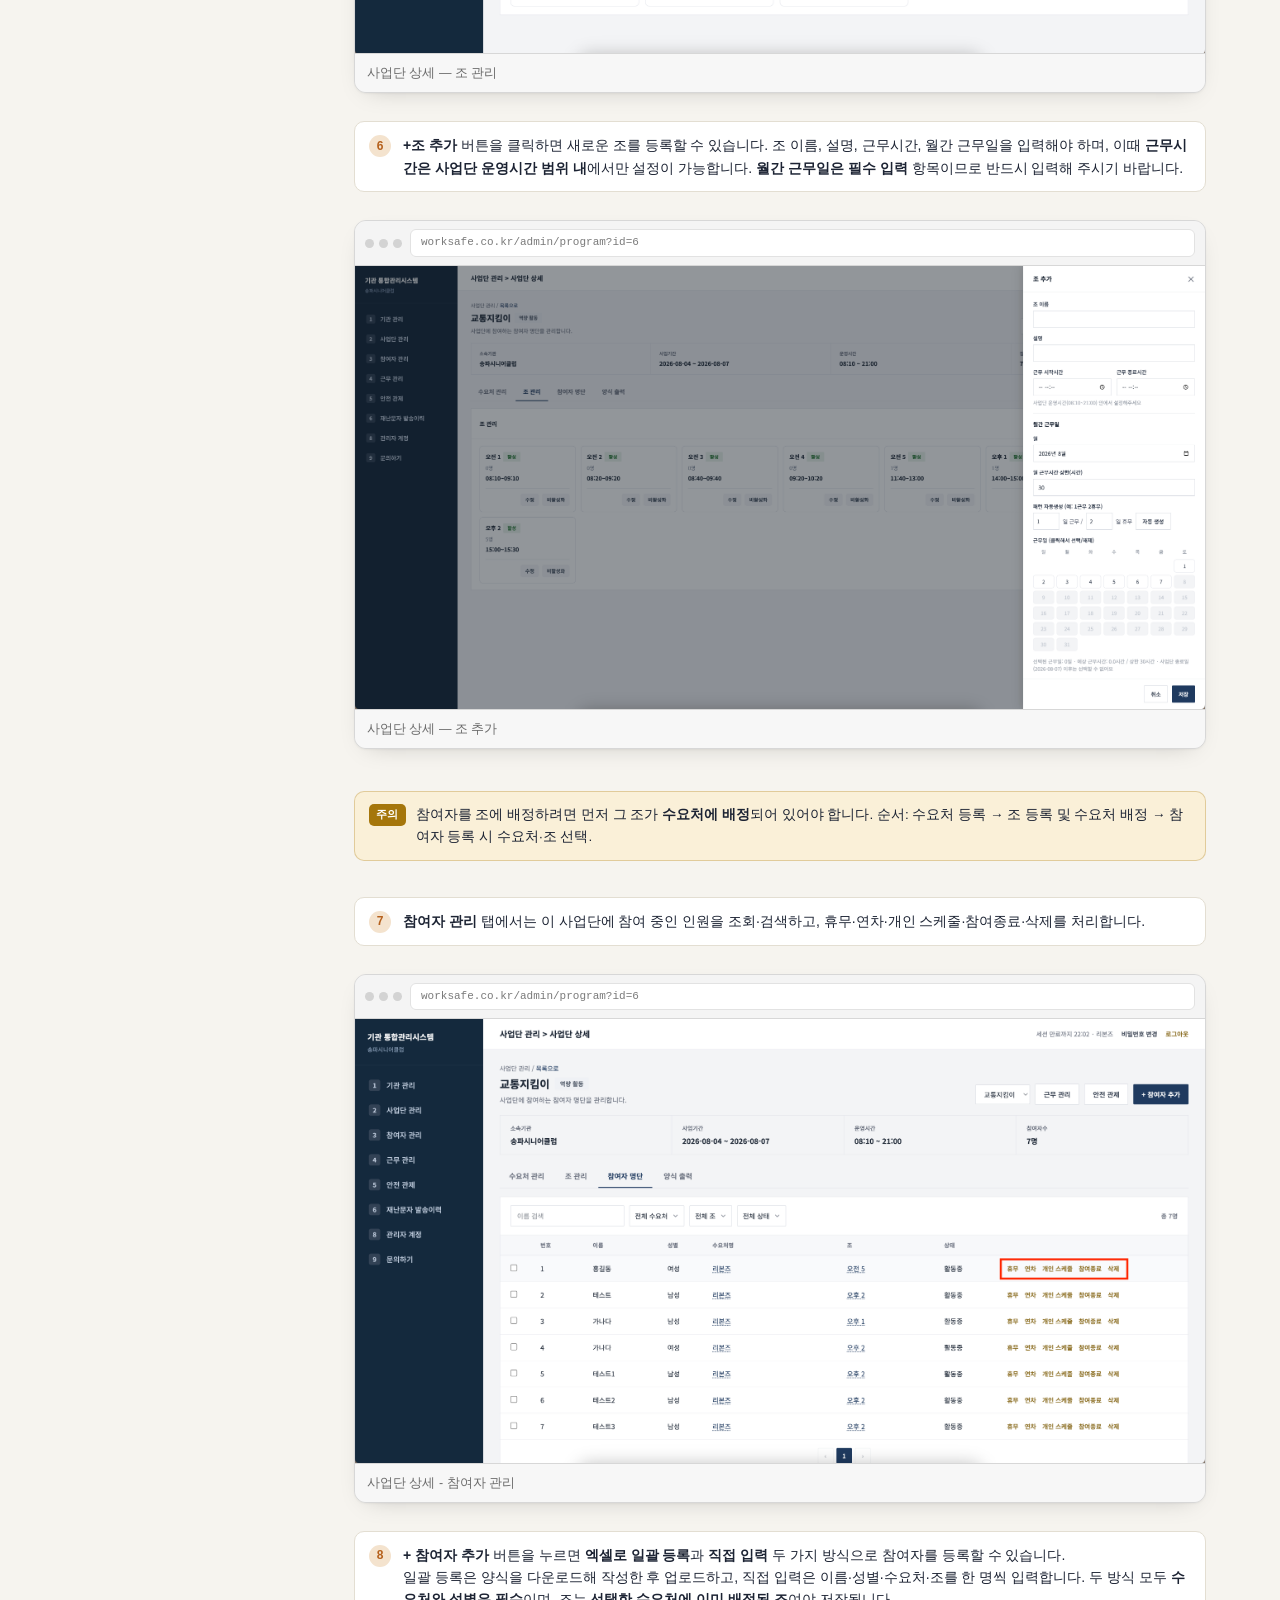
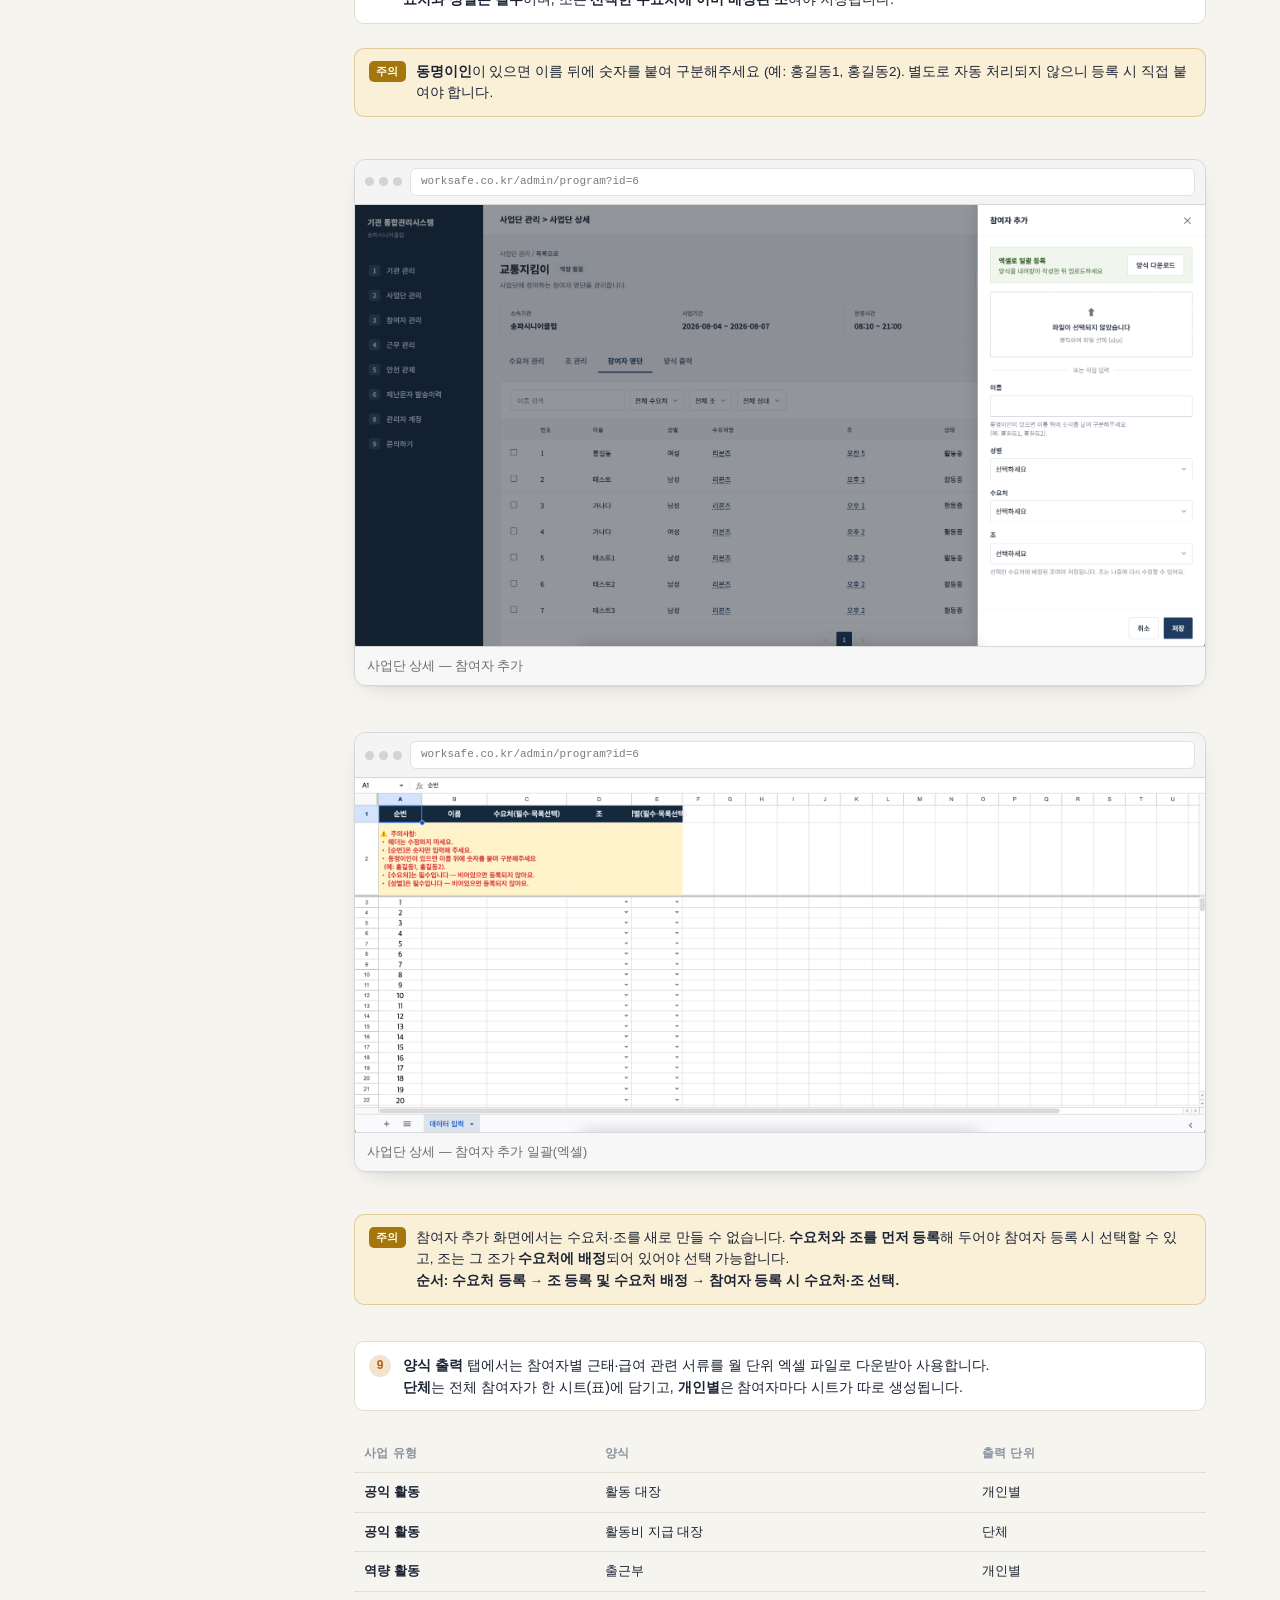
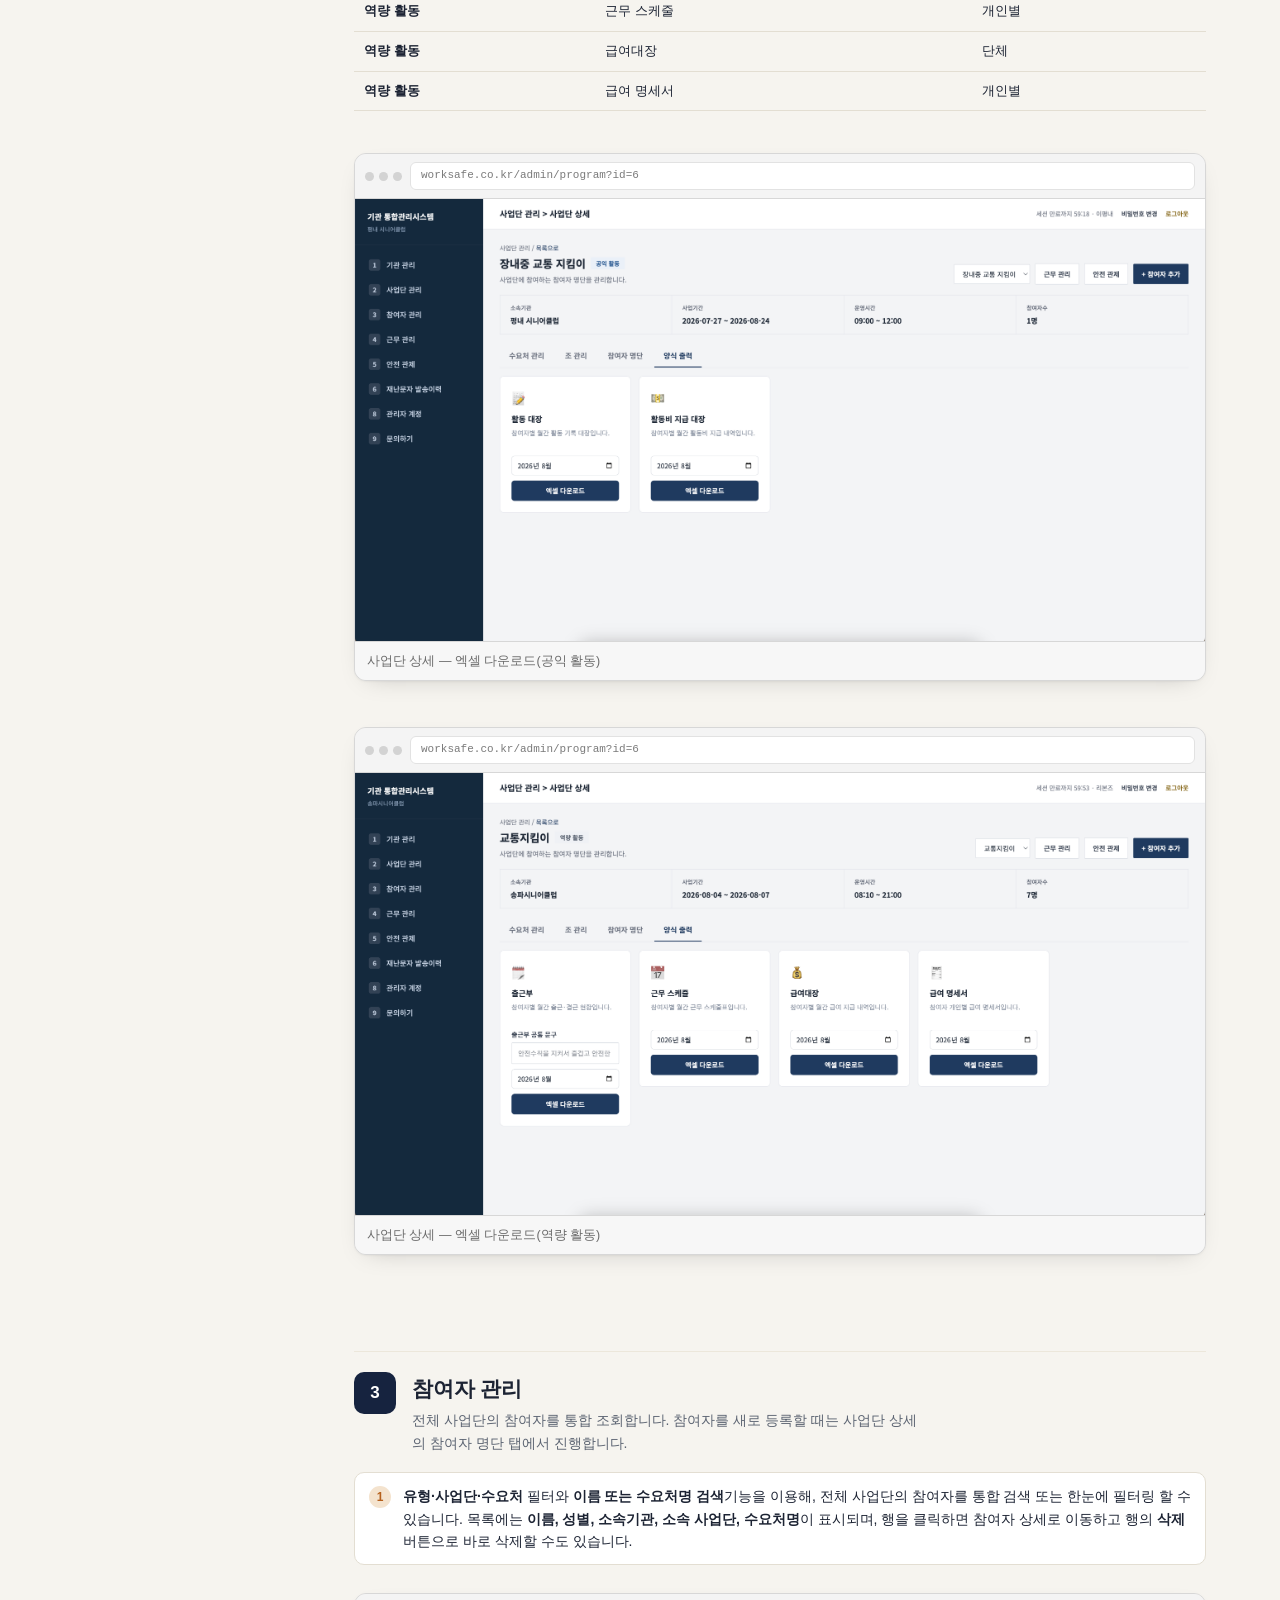
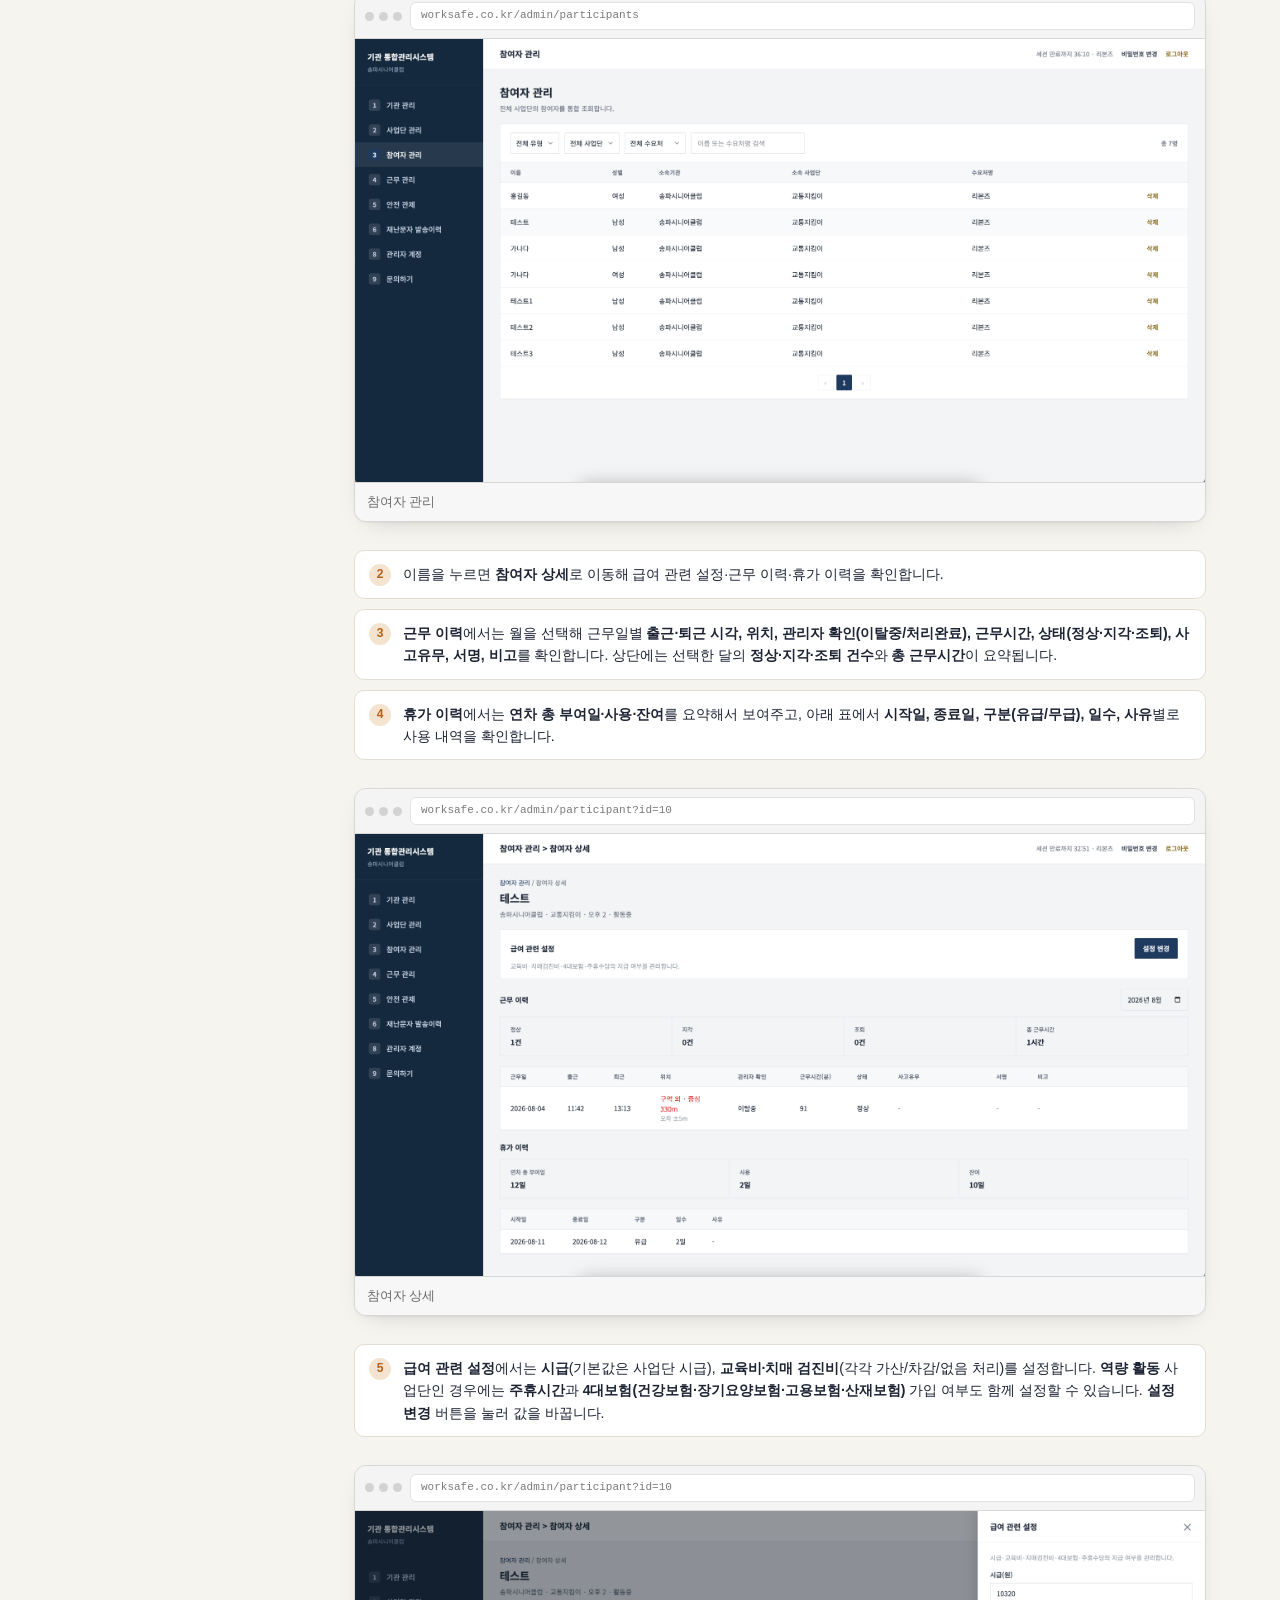
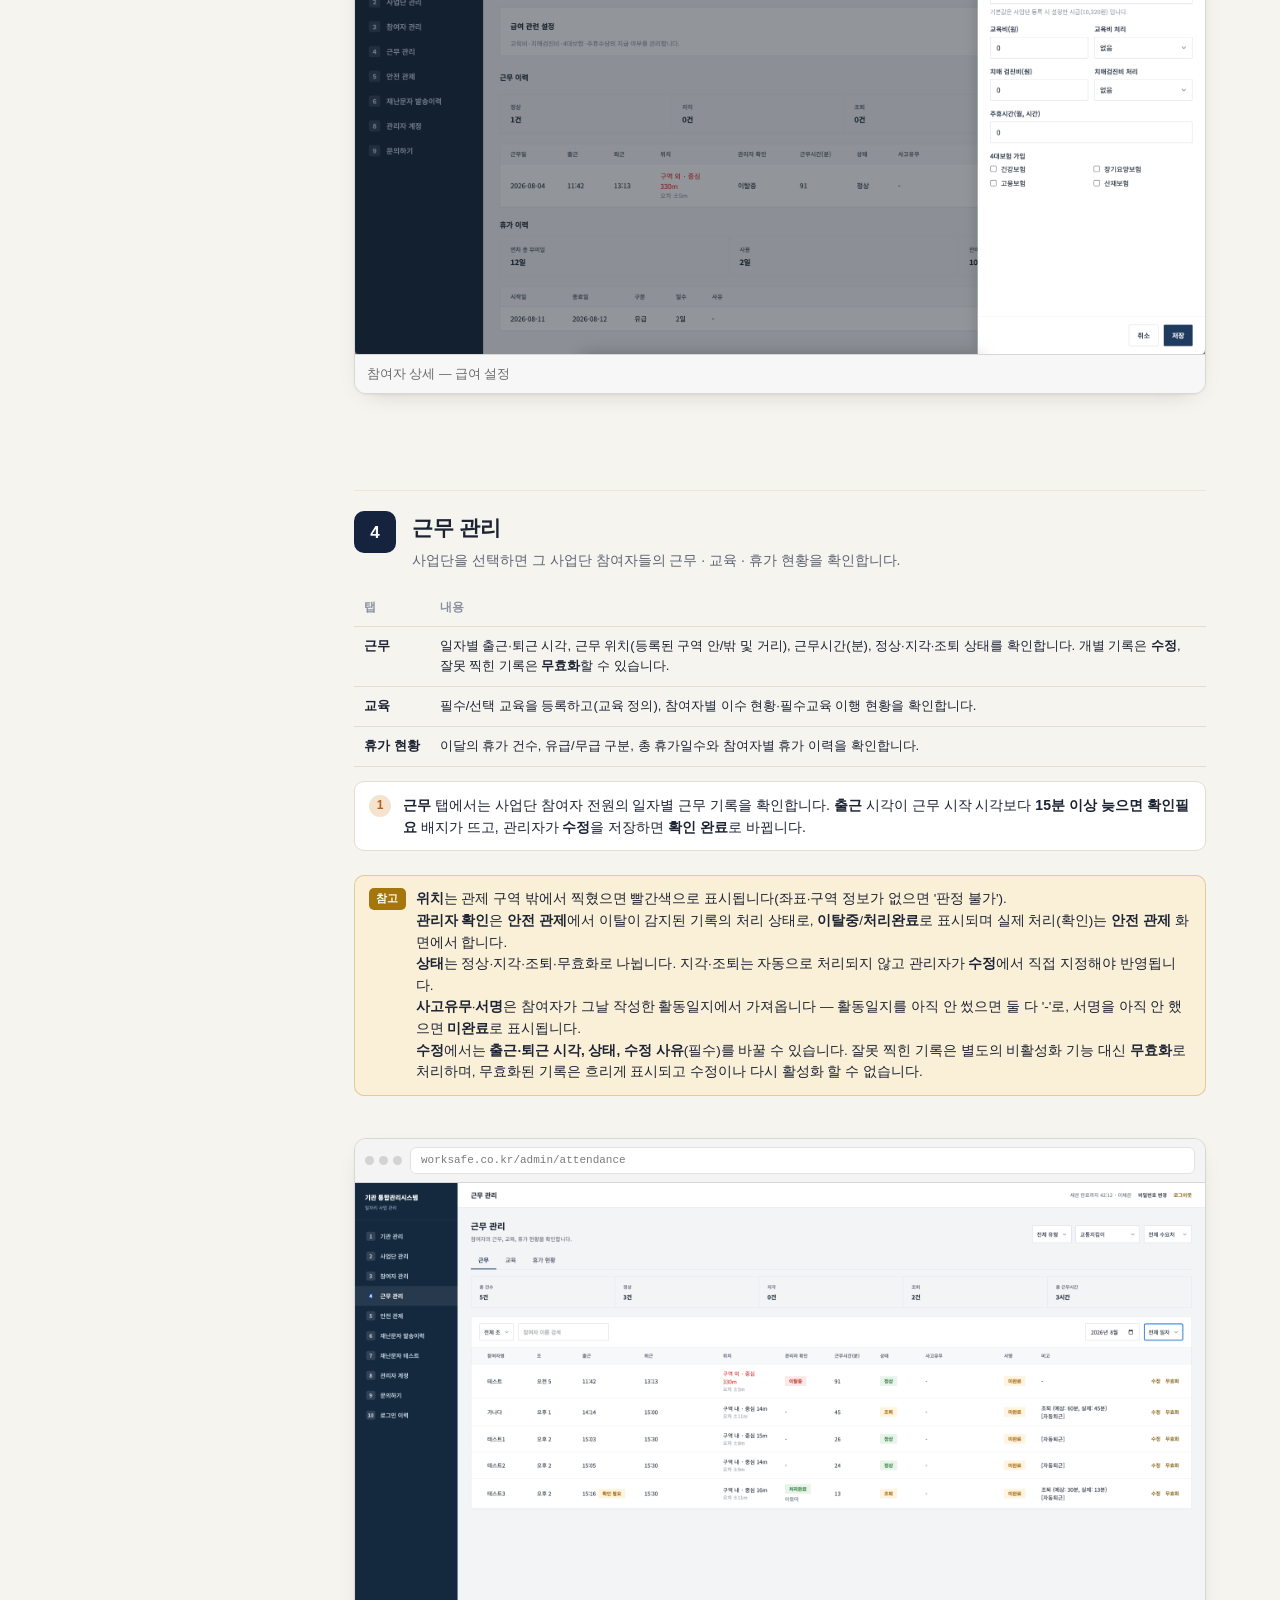
==== commit 61d26bc7: "fix : 로그인·안전 관제 챕터 정확도 보정, SOS 팝업 안내 추가 비밀번호 변경 시 현재 비밀번호·8자 이상 확인이 필요하다는 점을 밝히고, 안전 관제의 "확인 필요 우선 처" ====
--- a/docs/admin-manual.html
+++ b/docs/admin-manual.html
@@ -92,7 +92,10 @@
               </ul>
               <div class="callout tip">
                 <span class="tag">TIP</span>
-                <p>비밀번호는 상단 바의 <b>비밀번호 변경</b> 버튼으로 언제든 바꿀 수 있습니다.</p>
+                <p>
+                  비밀번호는 상단 바의 <b>비밀번호 변경</b> 버튼으로 언제든 바꿀 수 있습니다. <b>현재 비밀번호</b>와
+                  <b>새 비밀번호(8자 이상)</b>·확인을 입력해야 합니다.
+                </p>
               </div>
               <figure class="shot">
                 <div class="bar">
@@ -698,8 +701,19 @@
                 </li>
                 <li>
                   <span class="n">3</span>
-                  <div>오른쪽 패널에서 감지 시각·참여자명·이탈 거리·단계를 확인하고, <b>확인 필요</b> 항목을 우선 처리합니다.</div>
-                </li>
+                  <div>
+                    오른쪽 패널에서 감지 시각·참여자명·이탈 거리·단계를 확인합니다. <b>확인 필요</b>/<b>처리 완료</b> 필터로 좁혀볼 수
+                    있고, <b>3단계</b> 항목은 배경색으로 강조 표시됩니다. <b>확인 처리</b> 버튼을 누르면 메모(선택)를 남기고
+                    처리 완료로 바꿀 수 있습니다.
+                  </div>
+                </li>
+                <div class="callout warn">
+                  <span class="tag">참고</span>
+                  <p>
+                    참여자가 <b>SOS</b>(화면 두드림)로 도움을 요청하면 이 화면에 <b>🚨 SOS 발생</b> 팝업이 뜹니다. 참여자·수요처·발생
+                    시각·이탈 여부를 보여주며, <b>확인 완료</b>로 처리합니다.
+                  </p>
+                </div>
               </ul>
               <figure class="shot">
                 <div class="bar">
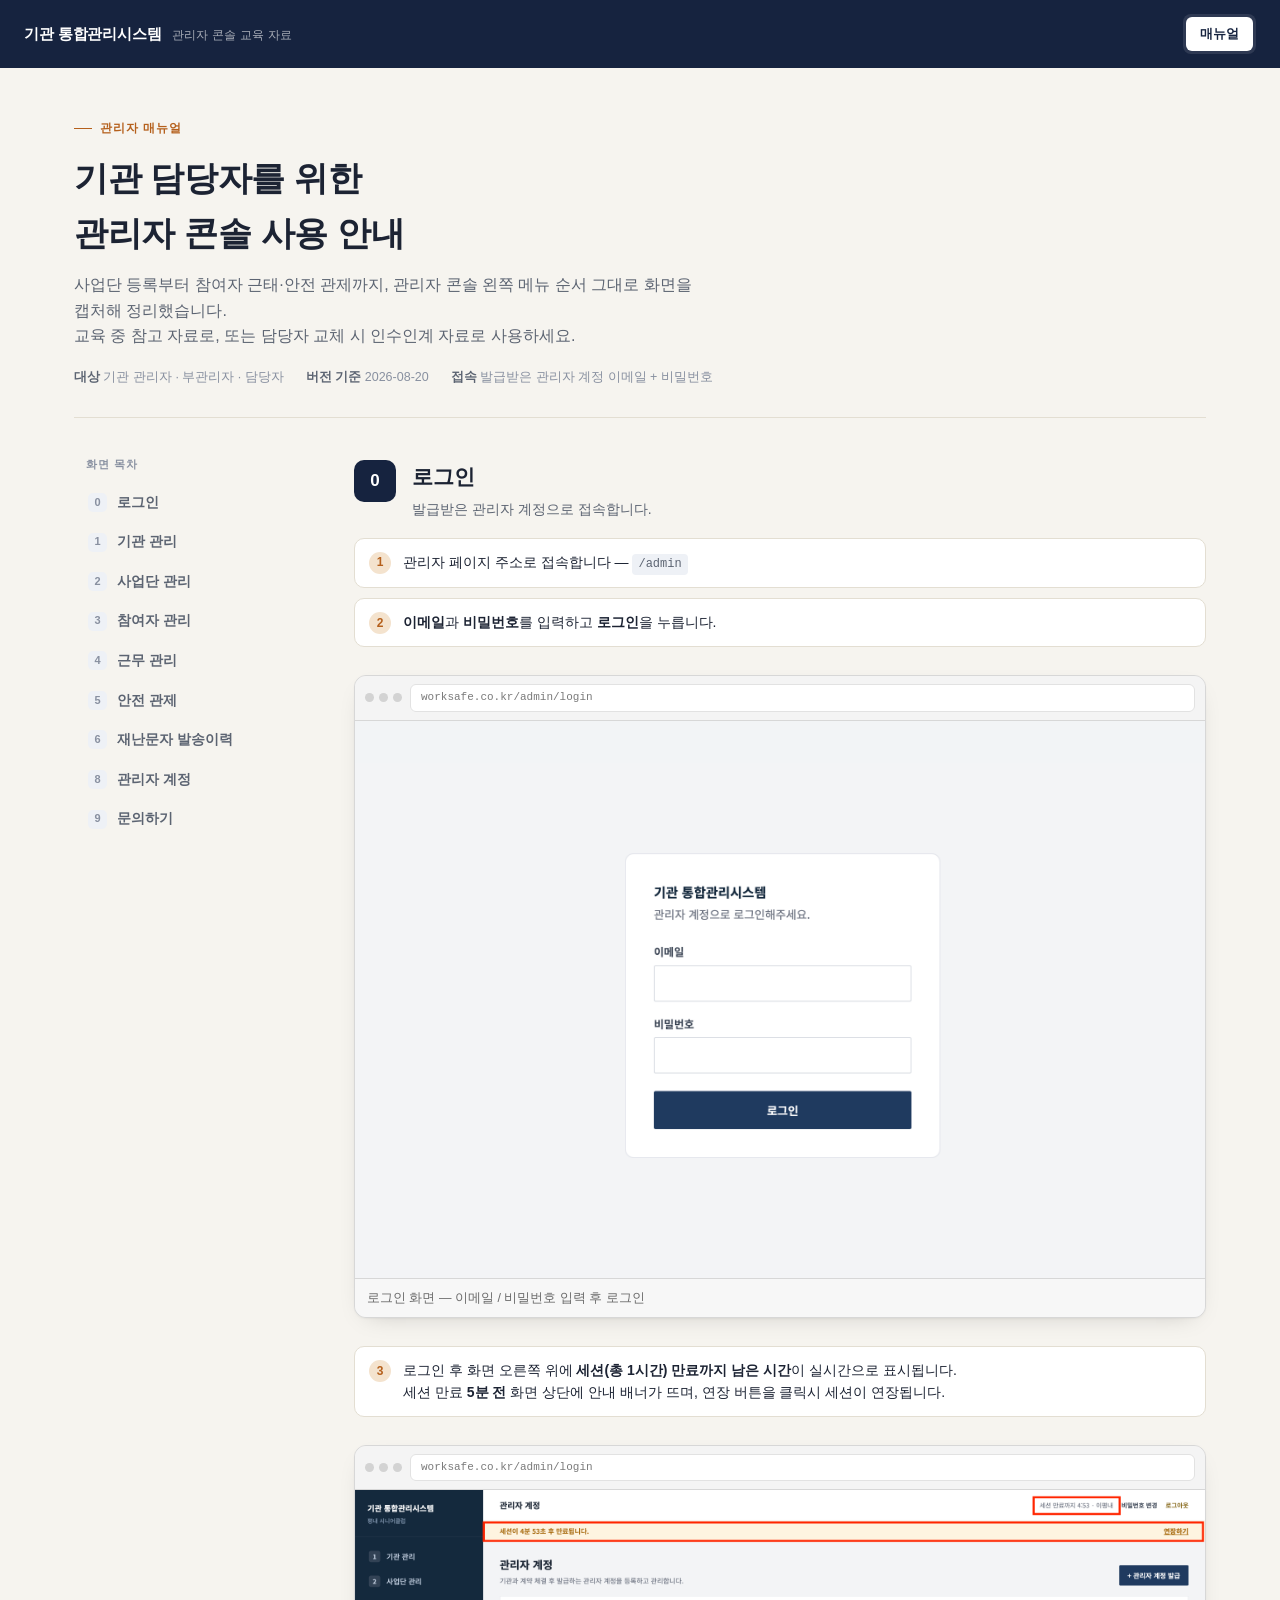
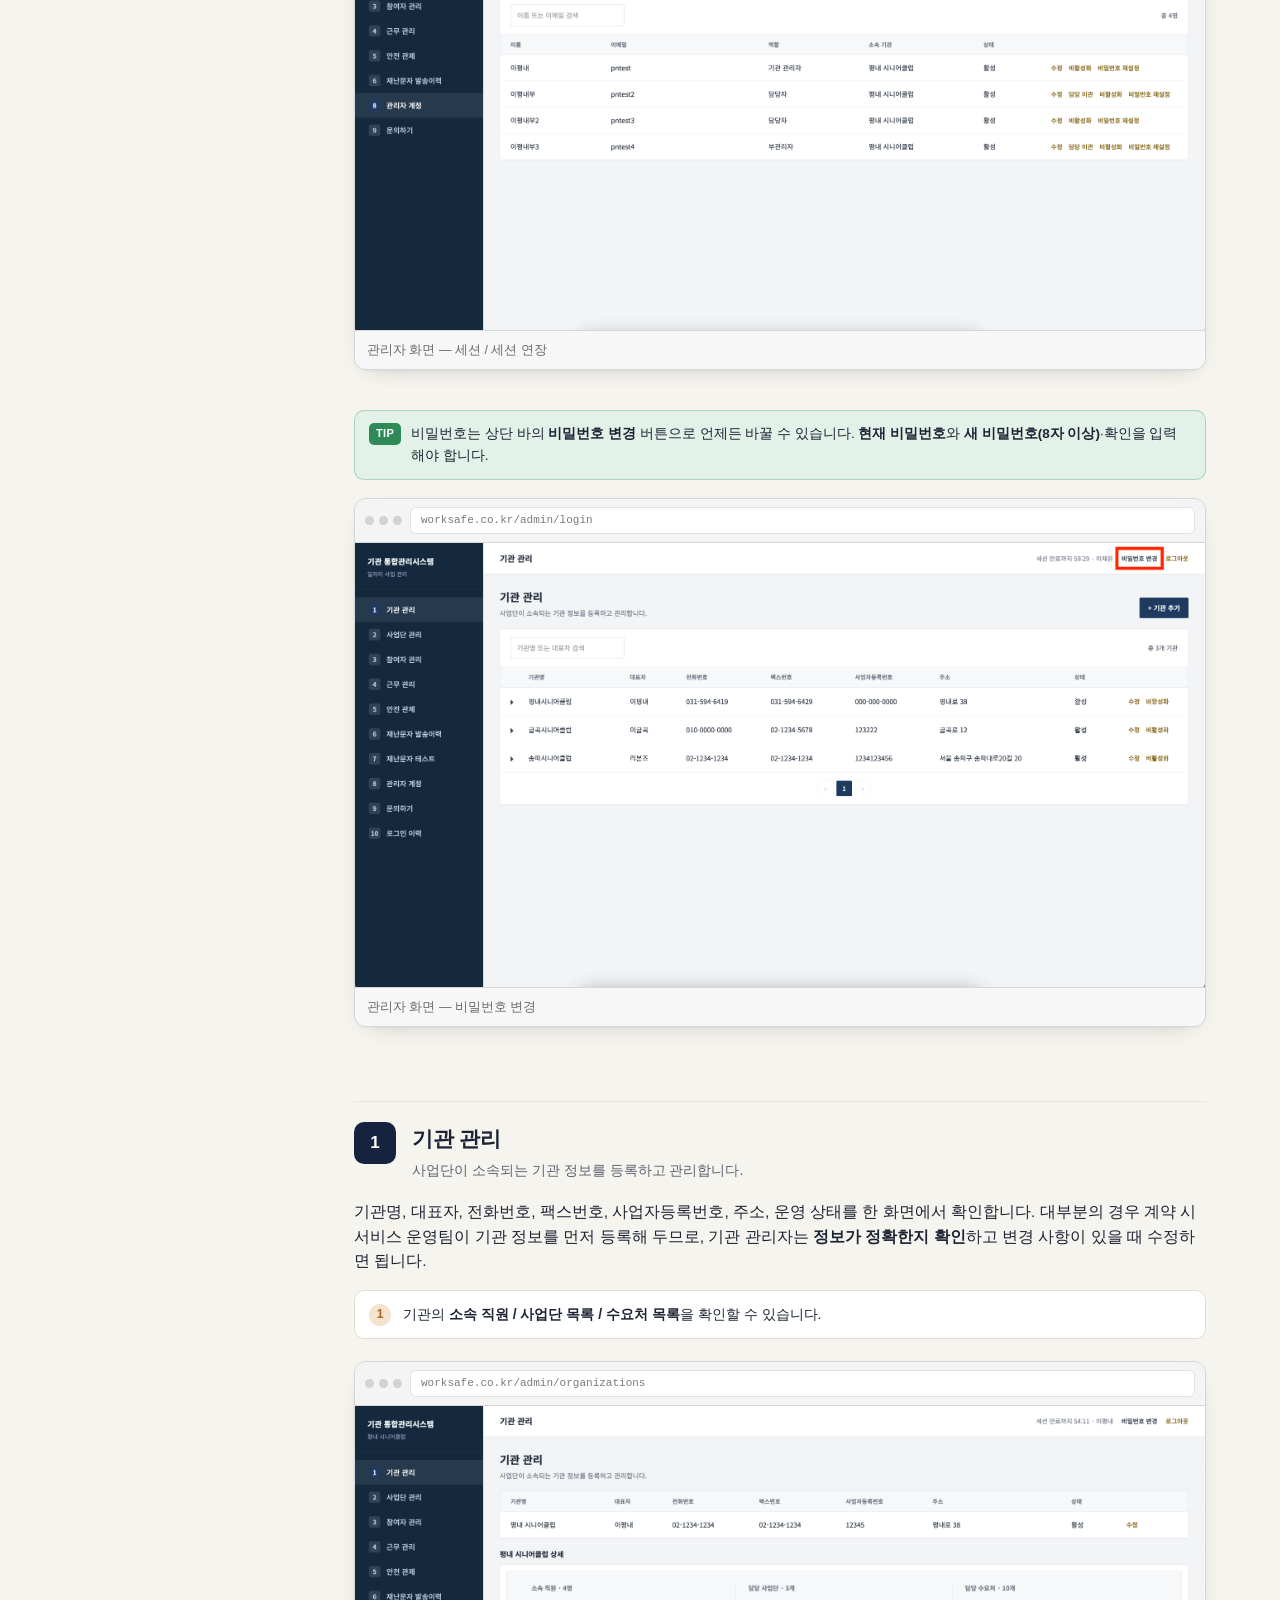
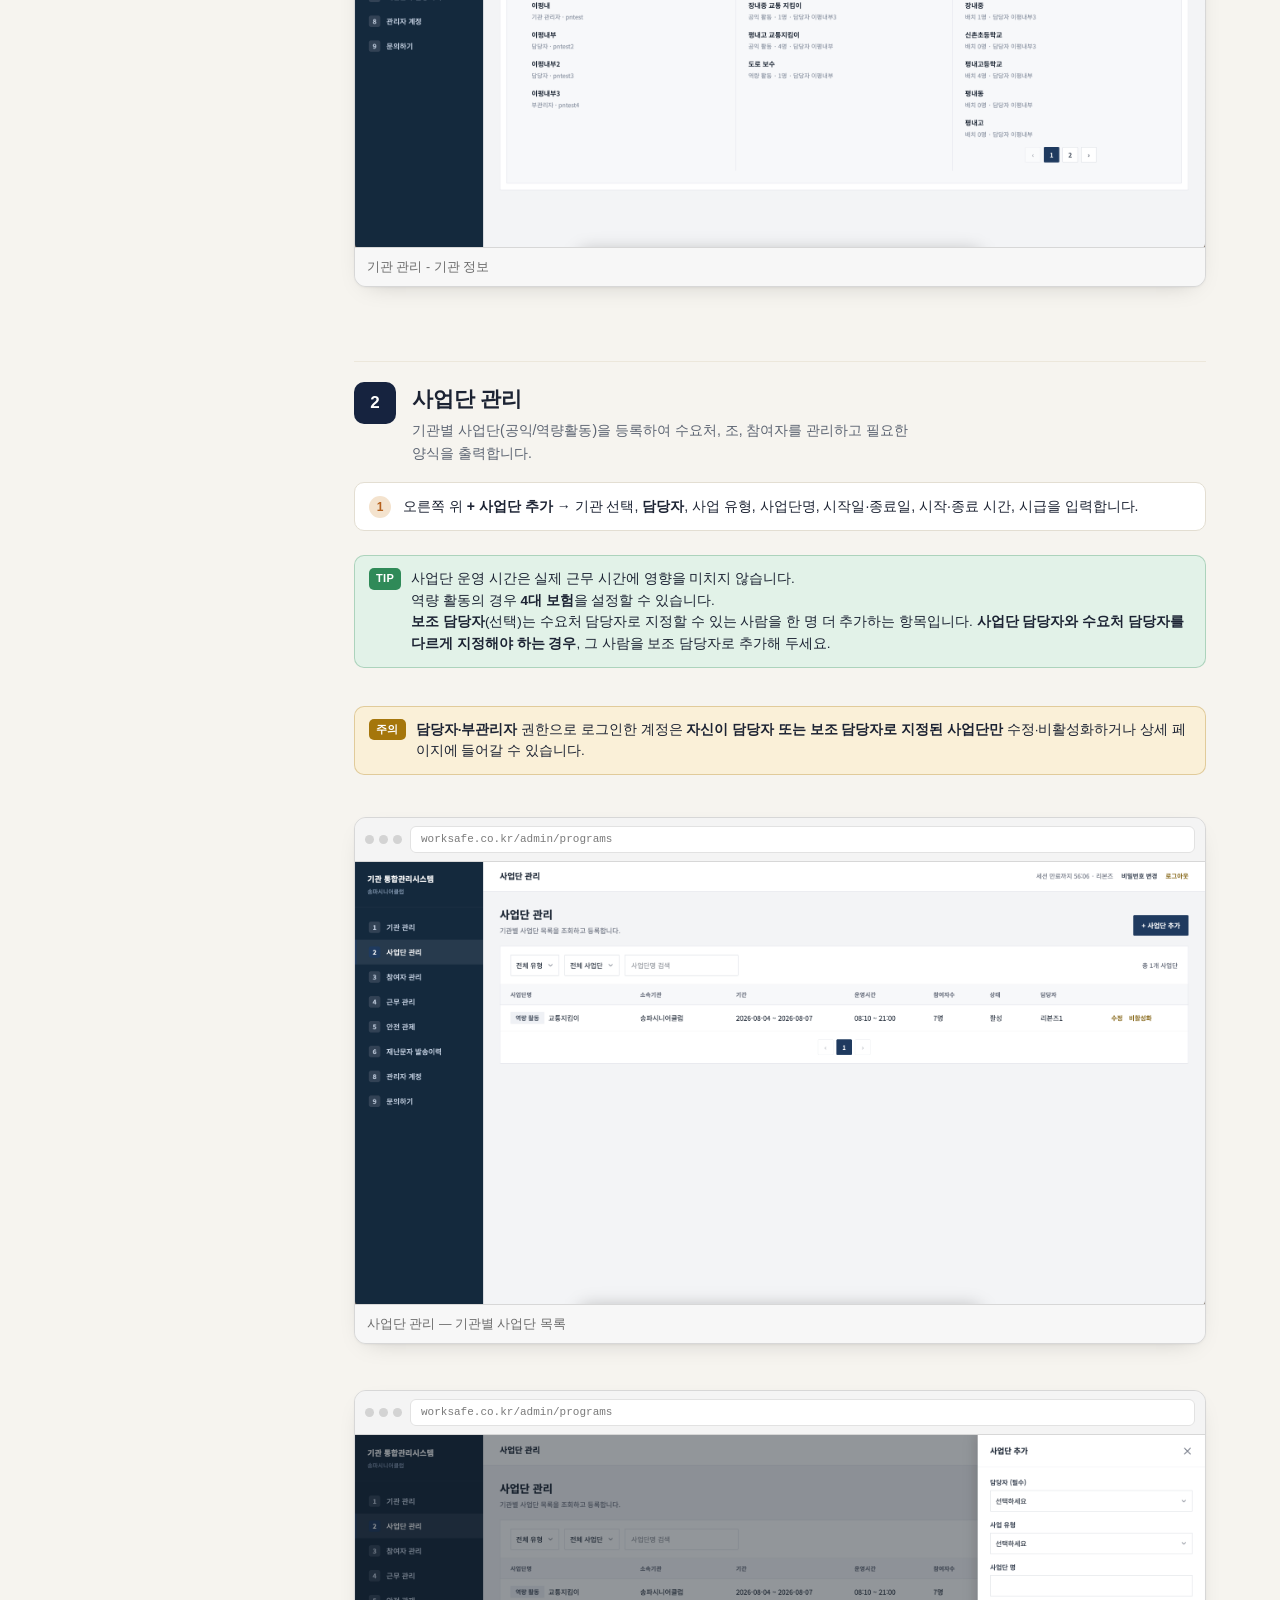
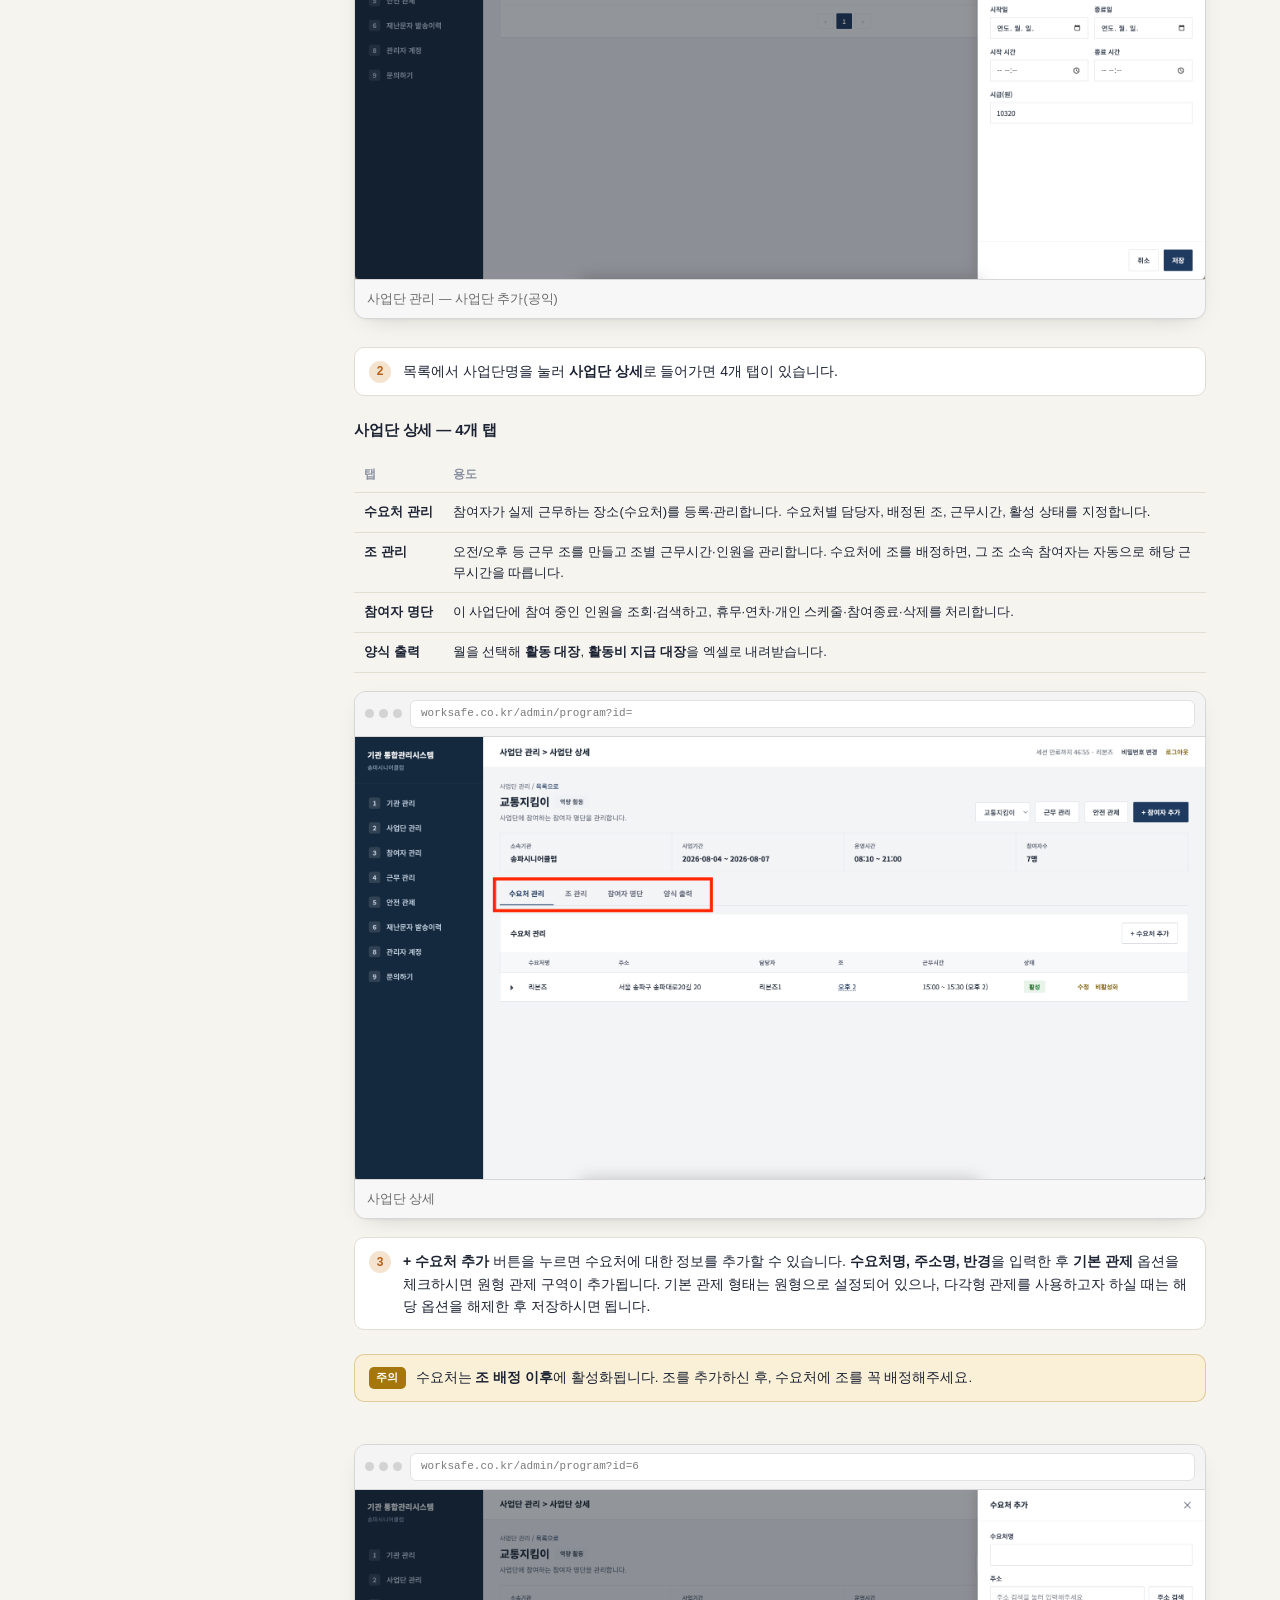
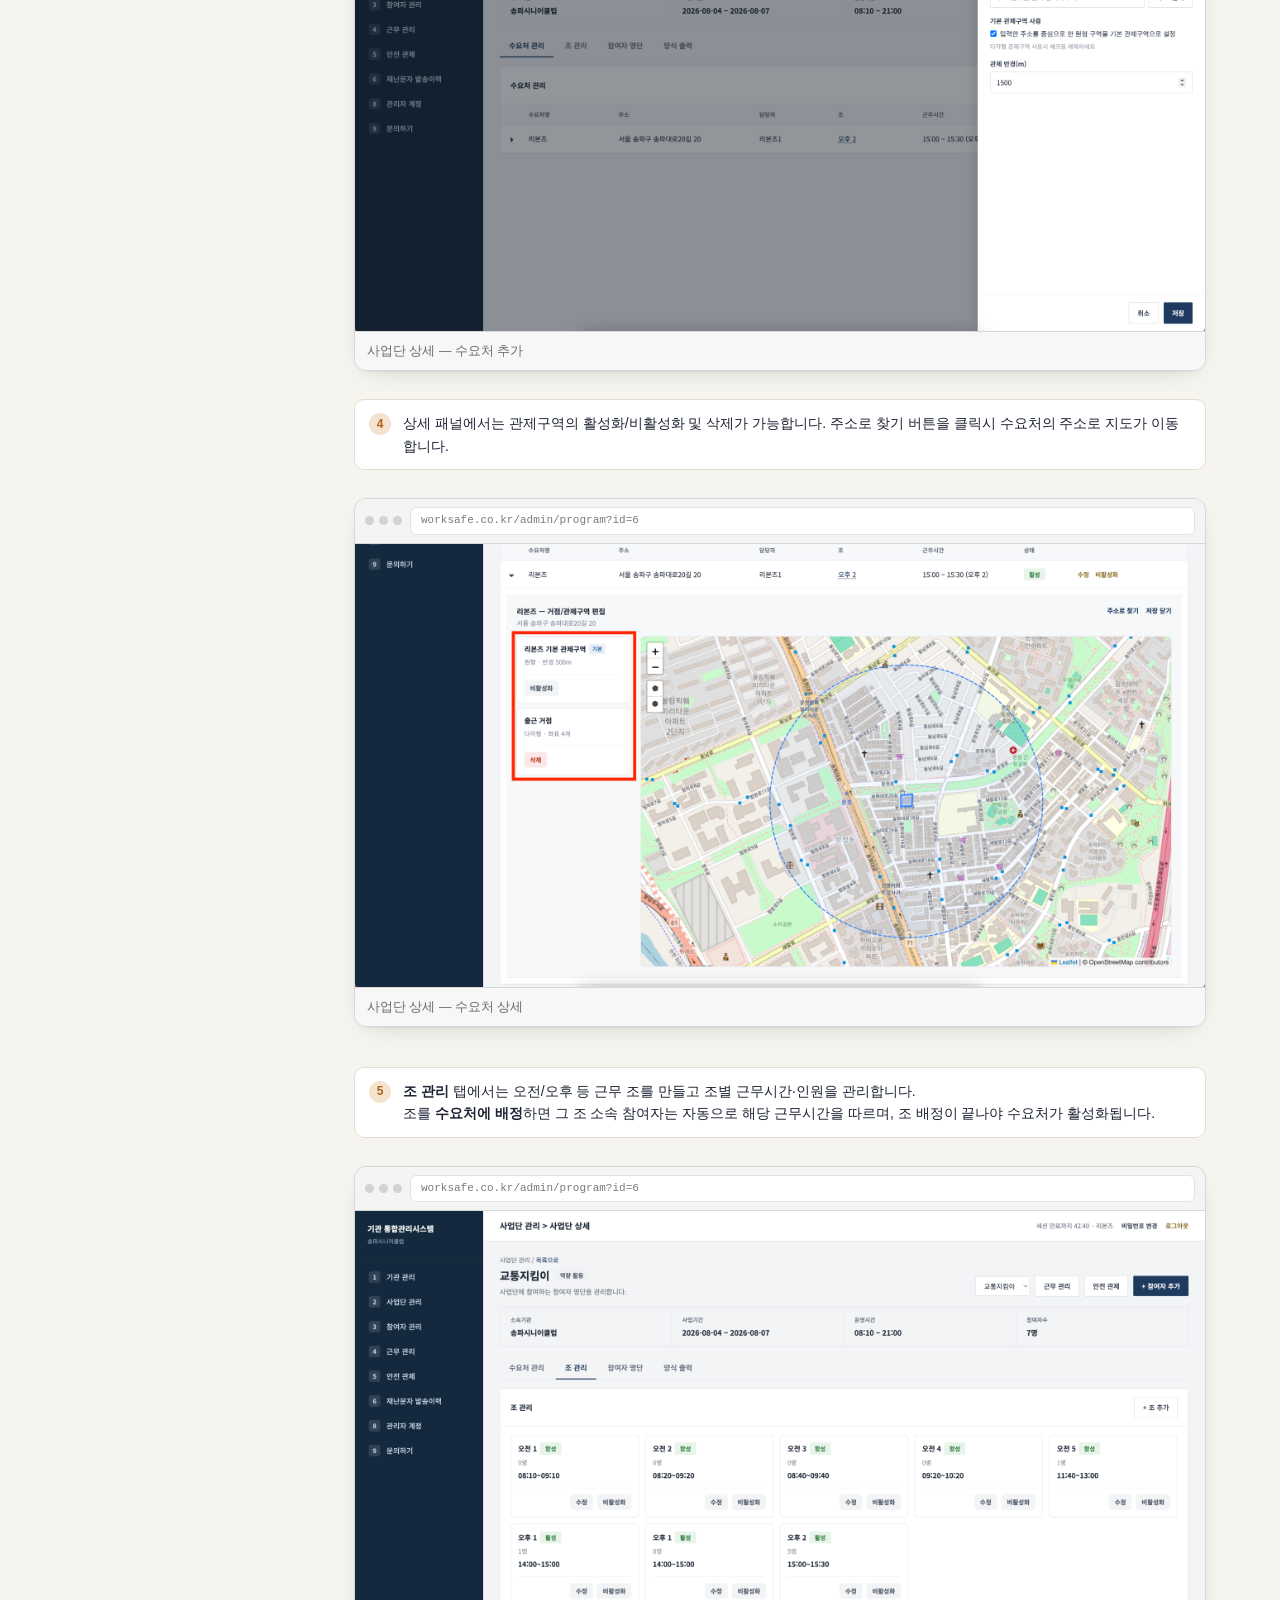
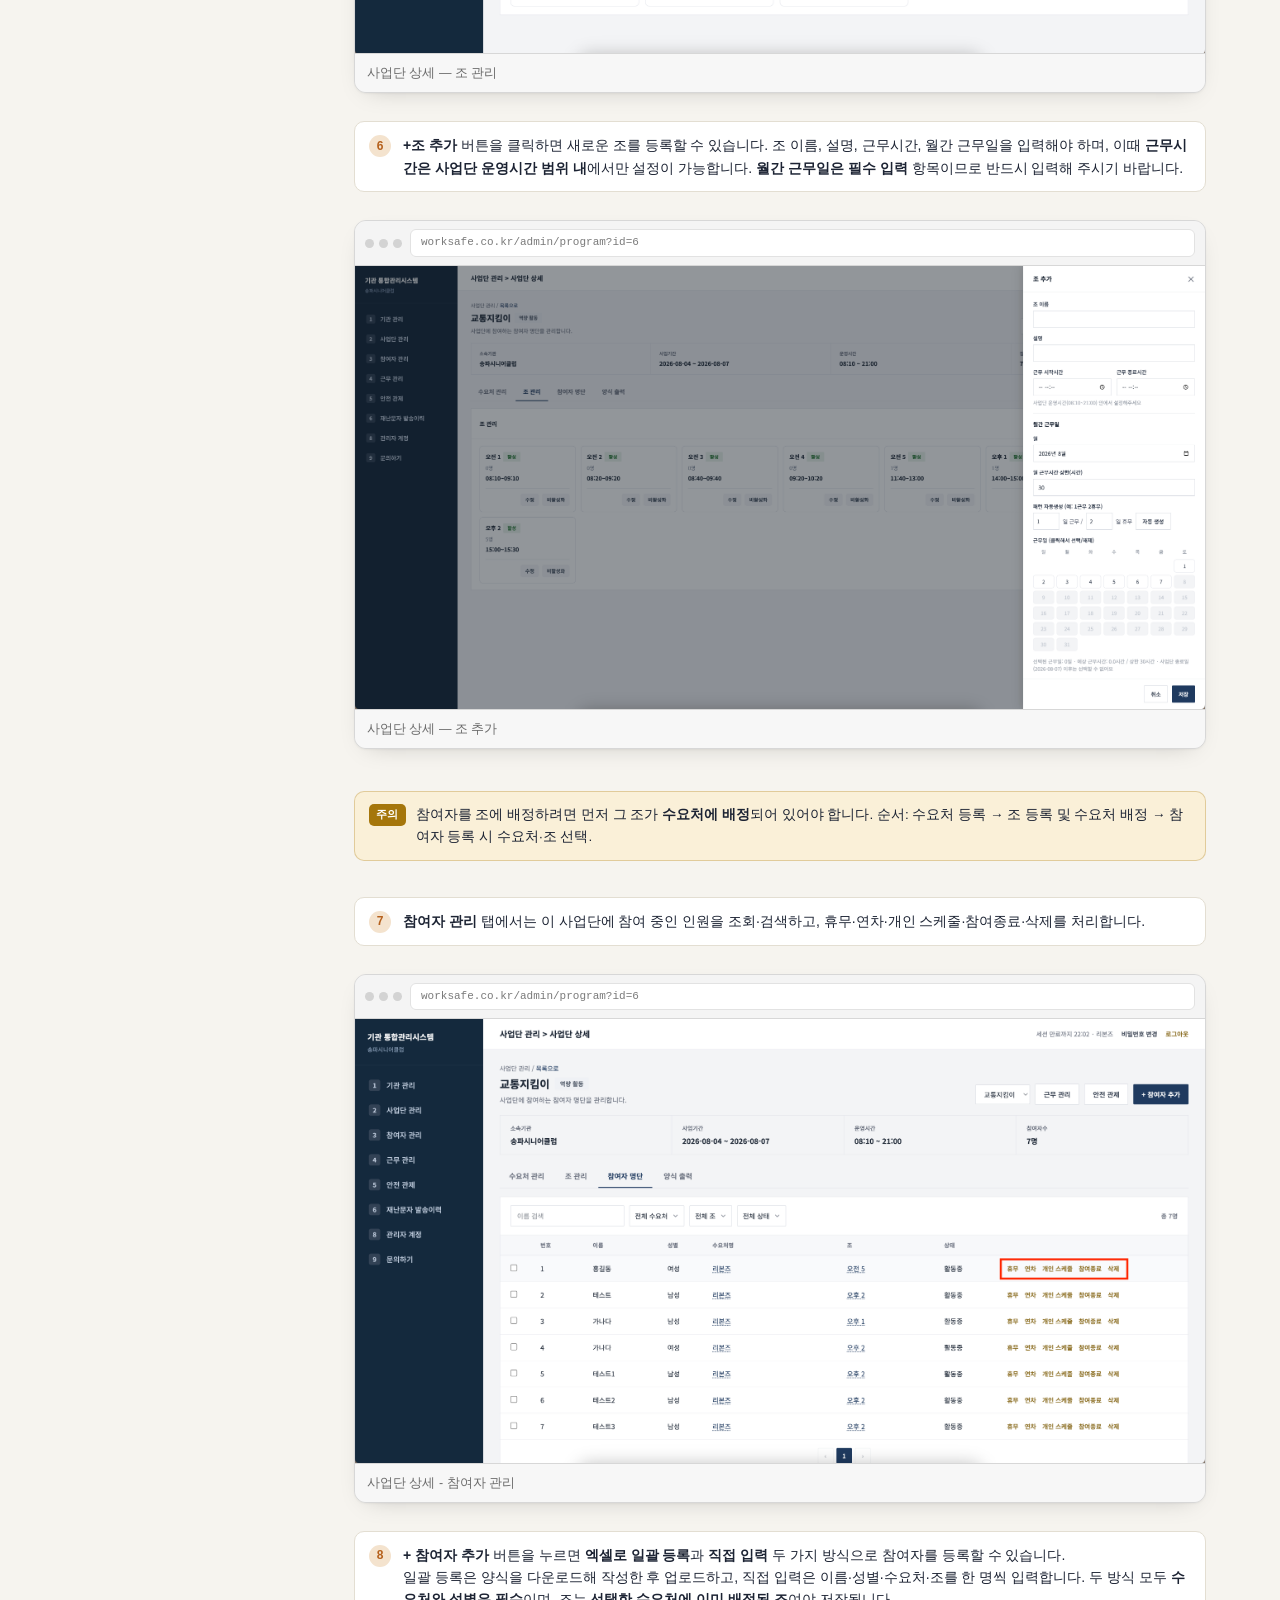
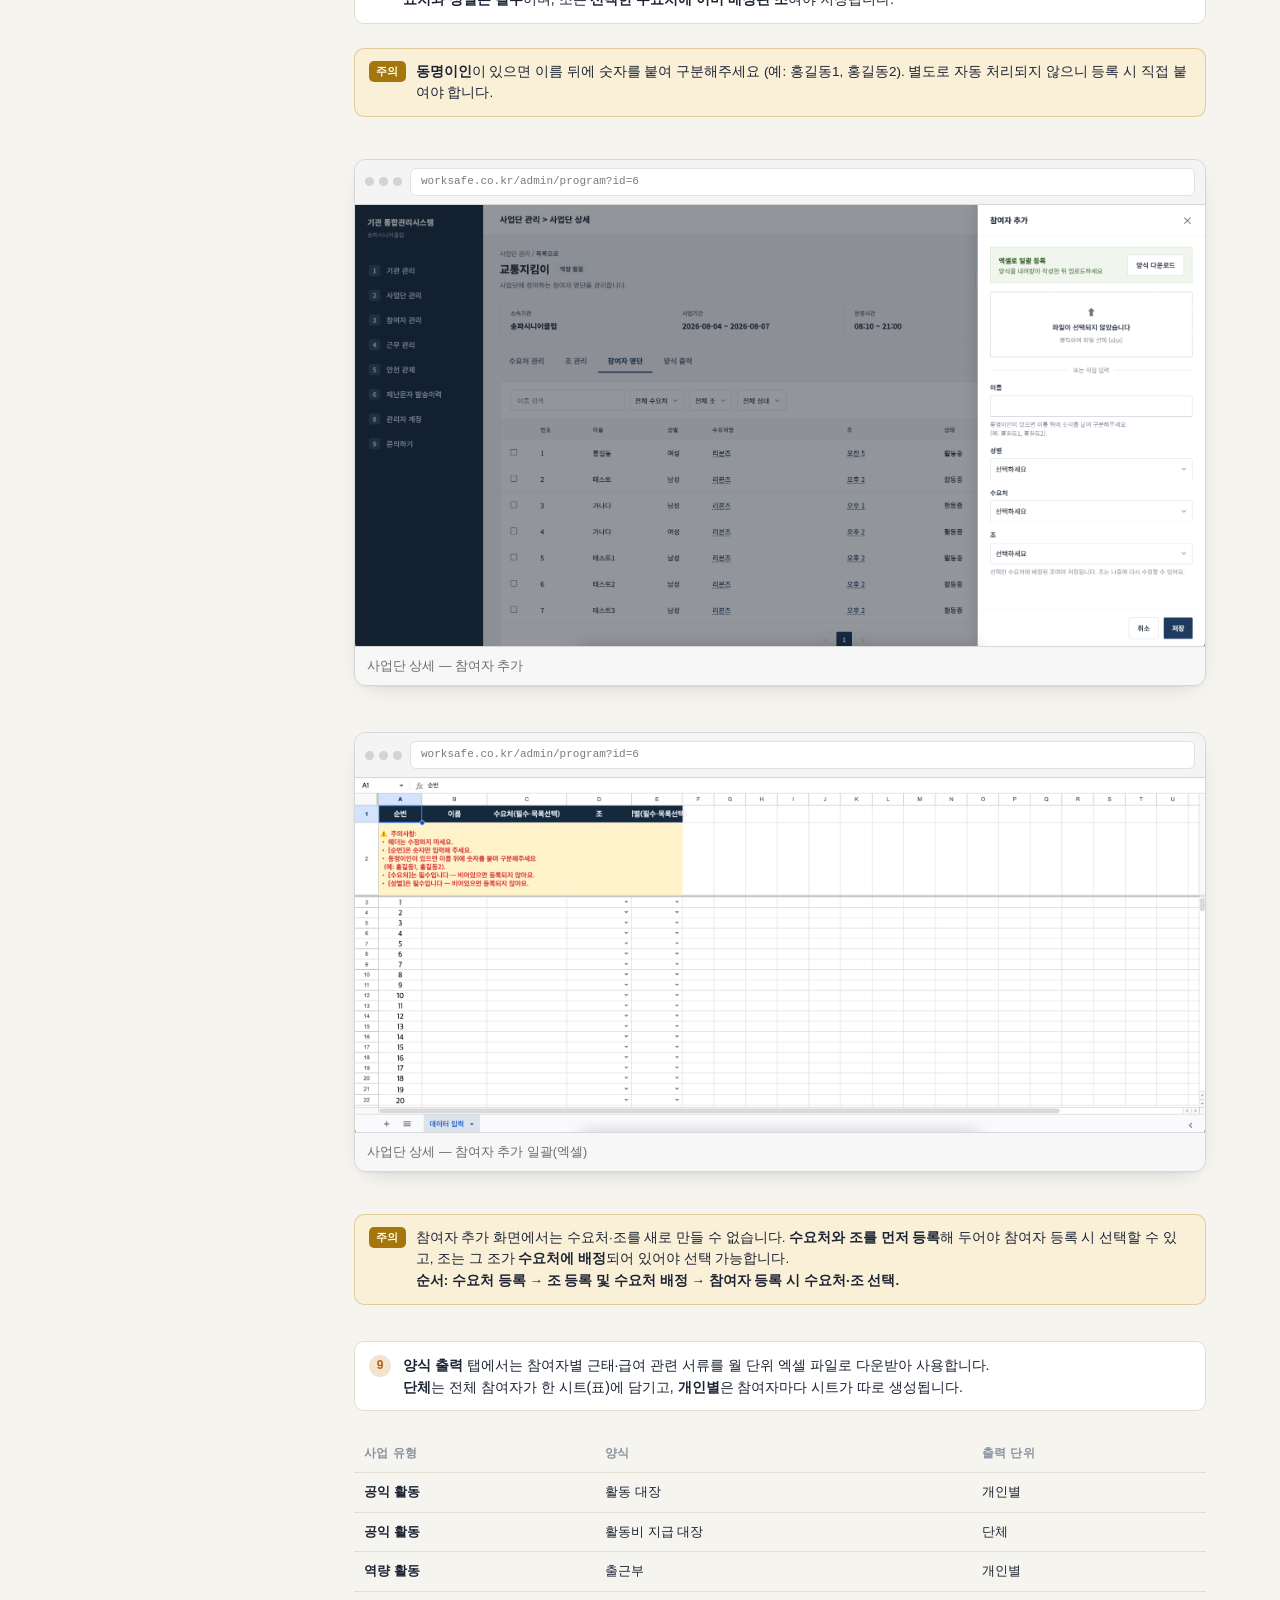
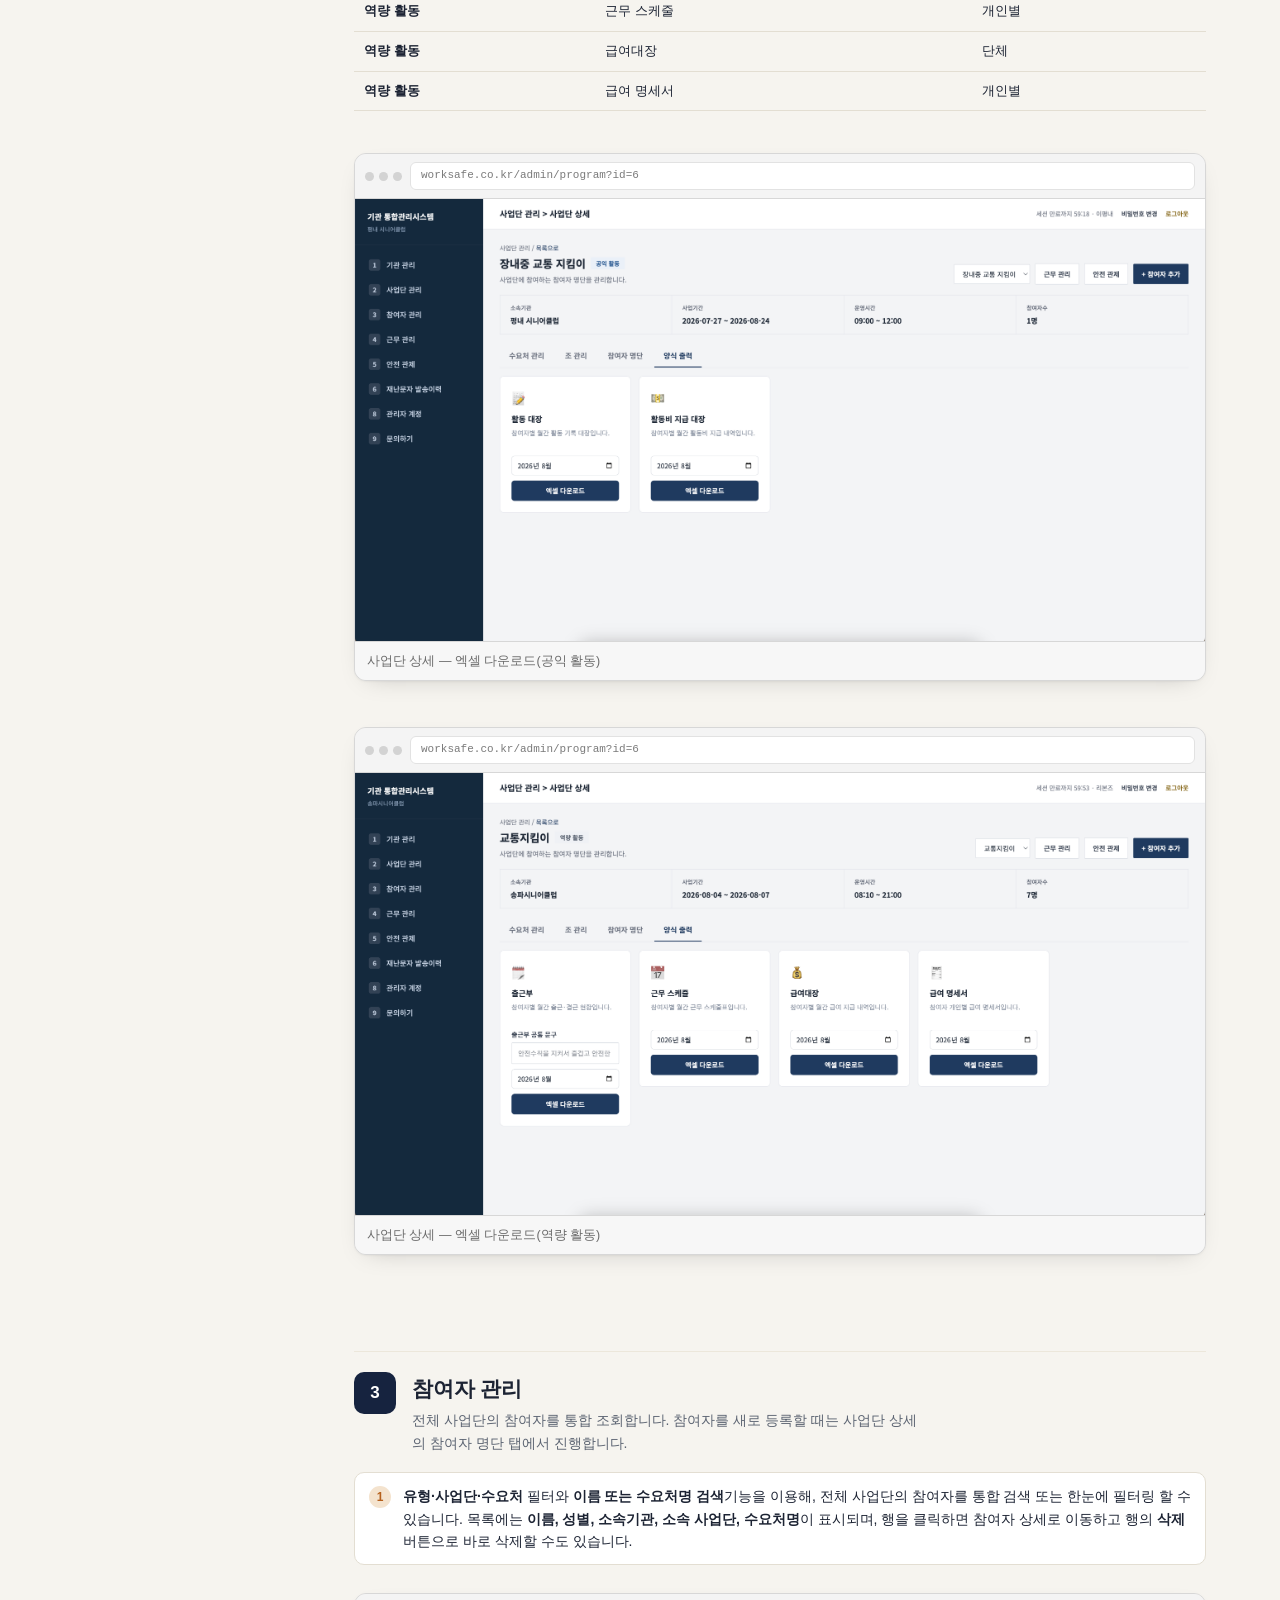
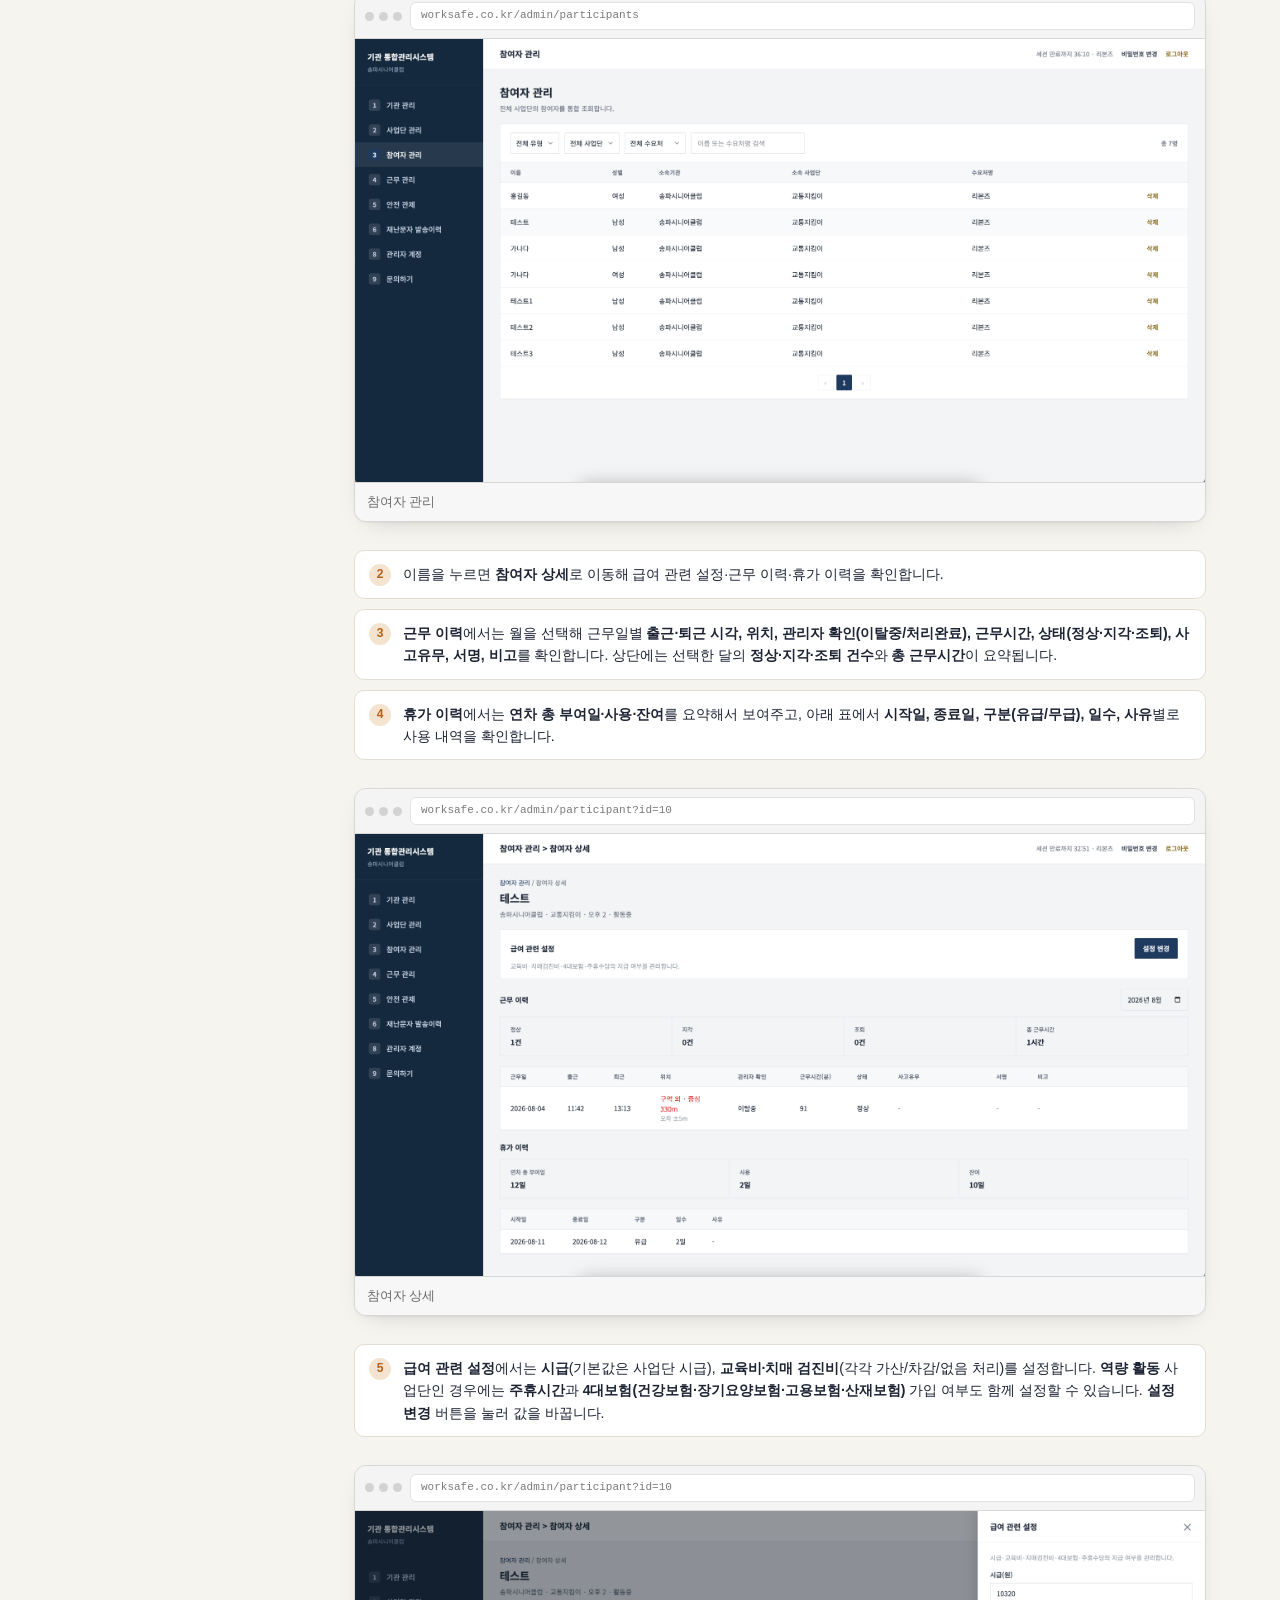
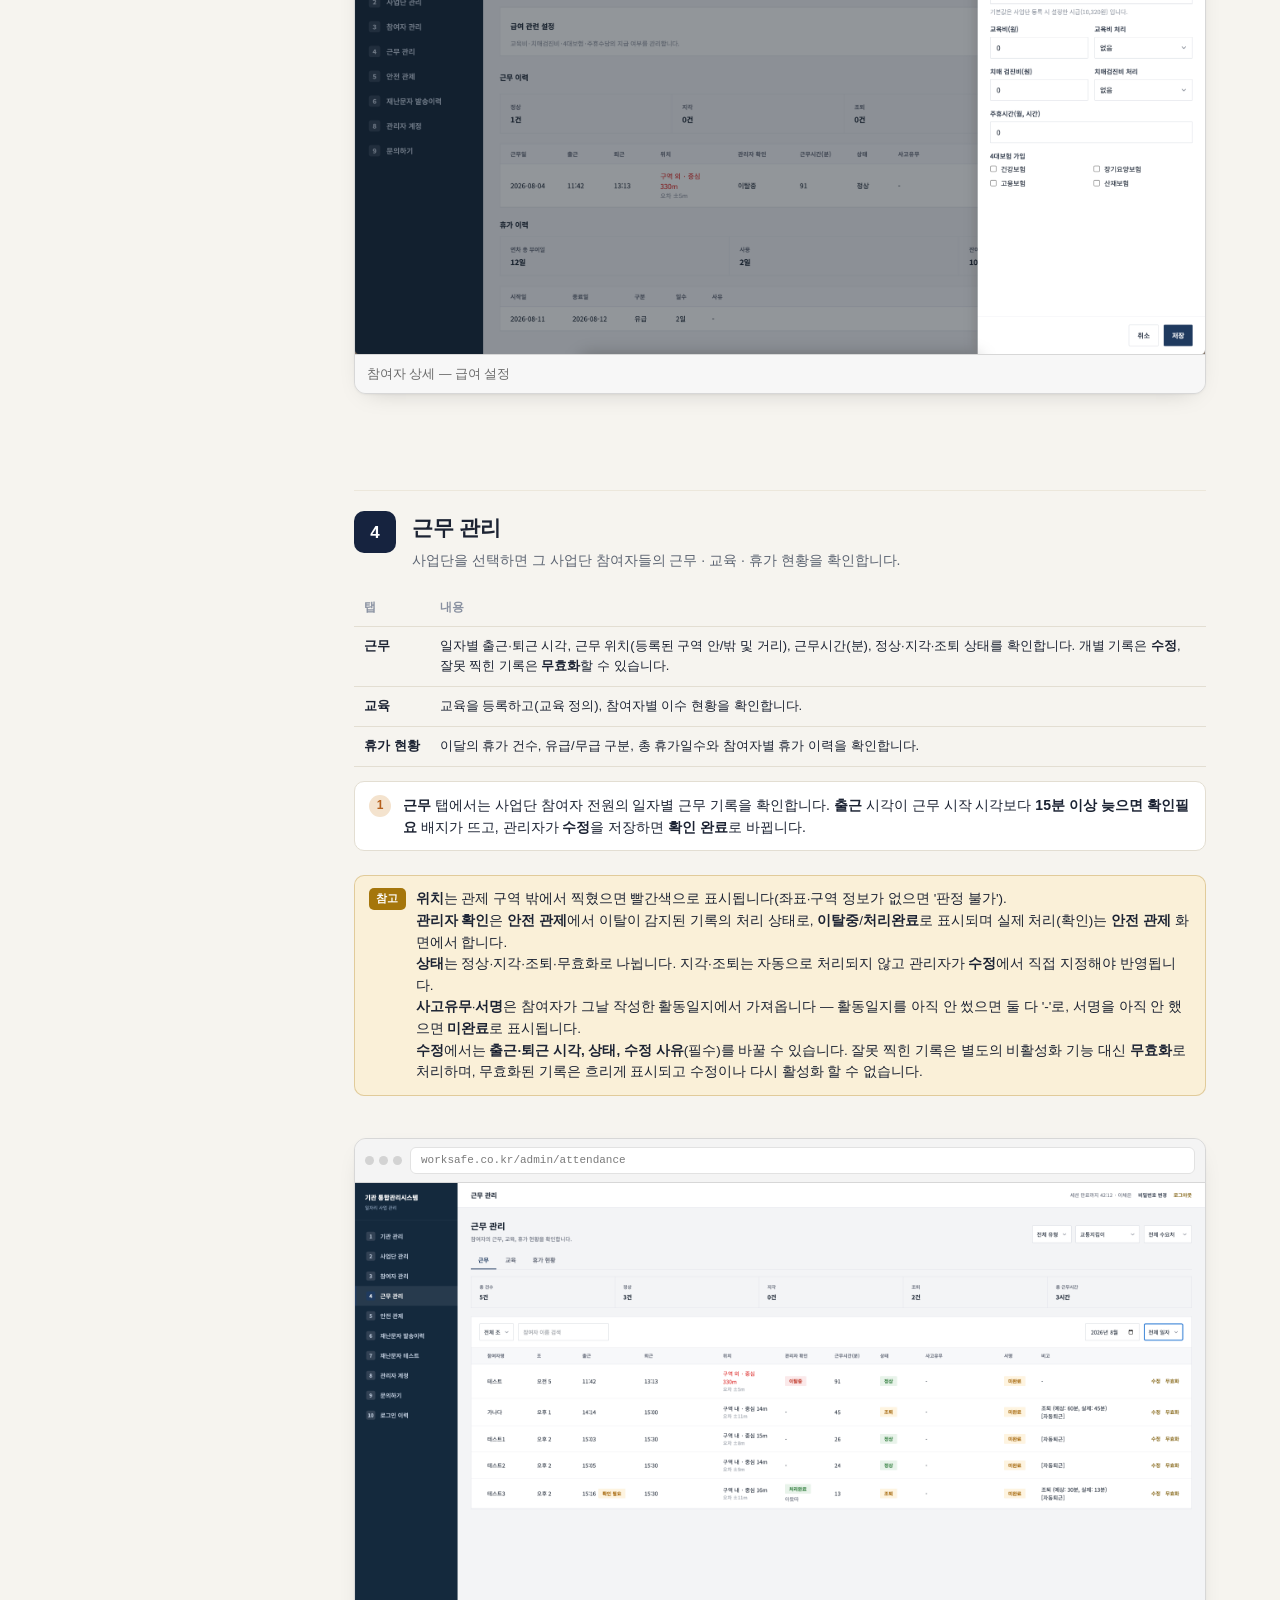
==== commit 88e5ba08: "docs : 필수 교육 체크 옵션 제거에 맞춰 교육 탭 설명 정리 교육 정의/이수 현황 2개 탭만 남았음을 반영해 "필수교육 현황" 탭 설명· 스크린샷을 제거하고 스텝 번호를 재정" ====
--- a/docs/admin-manual.html
+++ b/docs/admin-manual.html
@@ -71,7 +71,7 @@
                     <div class="dots"><span></span><span></span><span></span></div>
                     <div class="url">worksafe.co.kr/admin/login</div>
                   </div>
-                  <img src="assets/image/01.login.png" alt="관리자 로그인 화면" />
+                  <img src="assets/image/login/01-login.png" alt="관리자 로그인 화면" />
                   <figcaption>로그인 화면 — 이메일 / 비밀번호 입력 후 로그인</figcaption>
                 </figure>
                 <li>
@@ -86,7 +86,7 @@
                     <div class="dots"><span></span><span></span><span></span></div>
                     <div class="url">worksafe.co.kr/admin/login</div>
                   </div>
-                  <img src="assets/image/01-2.session.png" alt="관리자 세션" />
+                  <img src="assets/image/login/02-session.png" alt="관리자 세션" />
                   <figcaption>관리자 화면 — 세션 / 세션 연장</figcaption>
                 </figure>
               </ul>
@@ -102,7 +102,7 @@
                   <div class="dots"><span></span><span></span><span></span></div>
                   <div class="url">worksafe.co.kr/admin/login</div>
                 </div>
-                <img src="assets/image/01-1.change-password.png" alt="관리자 로그인 화면" />
+                <img src="assets/image/login/03-change-password.png" alt="관리자 로그인 화면" />
                 <figcaption>관리자 화면 — 비밀번호 변경</figcaption>
               </figure>
             </section>
@@ -131,7 +131,7 @@
                   <div class="dots"><span></span><span></span><span></span></div>
                   <div class="url">worksafe.co.kr/admin/organizations</div>
                 </div>
-                <img src="assets/image/02.organizations.png" alt="기관 관리 목록 화면" />
+                <img src="assets/image/organizations/01-list.png" alt="기관 관리 목록 화면" />
                 <figcaption>기관 관리 - 기관 정보</figcaption>
               </figure>
             </section>
@@ -176,7 +176,7 @@
                     <div class="dots"><span></span><span></span><span></span></div>
                     <div class="url">worksafe.co.kr/admin/programs</div>
                   </div>
-                  <img src="assets/image/2.programs.png" alt="사업단 관리 목록 화면" />
+                  <img src="assets/image/programs/01-list.png" alt="사업단 관리 목록 화면" />
                   <figcaption>사업단 관리 — 기관별 사업단 목록</figcaption>
                 </figure>
                 <figure class="shot">
@@ -184,7 +184,7 @@
                     <div class="dots"><span></span><span></span><span></span></div>
                     <div class="url">worksafe.co.kr/admin/programs</div>
                   </div>
-                  <img src="assets/image/2-1.add-program.png" alt="사업단 추가 화면" />
+                  <img src="assets/image/programs/02-add-program.png" alt="사업단 추가 화면" />
                   <figcaption>사업단 관리 — 사업단 추가(공익)</figcaption>
                 </figure>
                 <li>
@@ -227,7 +227,7 @@
                   <div class="dots"><span></span><span></span><span></span></div>
                   <div class="url">worksafe.co.kr/admin/program?id=</div>
                 </div>
-                <img src="assets/image/2-2.program-detail.png" alt="사업단 상세" />
+                <img src="assets/image/programs/03-detail.png" alt="사업단 상세" />
                 <figcaption>사업단 상세</figcaption>
               </figure>
 
@@ -250,7 +250,7 @@
                     <div class="dots"><span></span><span></span><span></span></div>
                     <div class="url">worksafe.co.kr/admin/program?id=6</div>
                   </div>
-                  <img src="assets/image/2-3.add-demandsites.png" alt="사업단 상세 - 수요처 추가" />
+                  <img src="assets/image/programs/04-add-demand-site.png" alt="사업단 상세 - 수요처 추가" />
                   <figcaption>사업단 상세 — 수요처 추가</figcaption>
                 </figure>
                 <li>
@@ -265,7 +265,7 @@
                     <div class="dots"><span></span><span></span><span></span></div>
                     <div class="url">worksafe.co.kr/admin/program?id=6</div>
                   </div>
-                  <img src="assets/image/2-4.demandsites-detail.png" alt="사업단 상세 - 수요처 상세" />
+                  <img src="assets/image/programs/05-demand-site-detail.png" alt="사업단 상세 - 수요처 상세" />
                   <figcaption>사업단 상세 — 수요처 상세</figcaption>
                 </figure>
               </ul>
@@ -285,7 +285,7 @@
                     <div class="dots"><span></span><span></span><span></span></div>
                     <div class="url">worksafe.co.kr/admin/program?id=6</div>
                   </div>
-                  <img src="assets/image/2-5.groups.png" alt="사업단 상세 - 조 관리" />
+                  <img src="assets/image/programs/06-groups.png" alt="사업단 상세 - 조 관리" />
                   <figcaption>사업단 상세 — 조 관리</figcaption>
                 </figure>
                 <li>
@@ -301,7 +301,7 @@
                     <div class="dots"><span></span><span></span><span></span></div>
                     <div class="url">worksafe.co.kr/admin/program?id=6</div>
                   </div>
-                  <img src="assets/image/2-6.add-group.png" alt="사업단 상세 - 조 추가" />
+                  <img src="assets/image/programs/07-add-group.png" alt="사업단 상세 - 조 추가" />
                   <figcaption>사업단 상세 — 조 추가</figcaption>
                 </figure>
 
@@ -328,7 +328,7 @@
                     <div class="dots"><span></span><span></span><span></span></div>
                     <div class="url">worksafe.co.kr/admin/program?id=6</div>
                   </div>
-                  <img src="assets/image/2-7.program-participants.png" alt="사업단 상세 - 참여자 관리" />
+                  <img src="assets/image/programs/08-participants.png" alt="사업단 상세 - 참여자 관리" />
                   <figcaption>사업단 상세 - 참여자 관리</figcaption>
                 </figure>
                 <li>
@@ -352,7 +352,7 @@
                     <div class="dots"><span></span><span></span><span></span></div>
                     <div class="url">worksafe.co.kr/admin/program?id=6</div>
                   </div>
-                  <img src="assets/image/2-8.add-participants.png" alt="사업단 상세 - 참여자 추가" />
+                  <img src="assets/image/programs/09-add-participants.png" alt="사업단 상세 - 참여자 추가" />
                   <figcaption>사업단 상세 — 참여자 추가</figcaption>
                 </figure>
                 <figure class="shot">
@@ -360,7 +360,7 @@
                     <div class="dots"><span></span><span></span><span></span></div>
                     <div class="url">worksafe.co.kr/admin/program?id=6</div>
                   </div>
-                  <img src="assets/image/2-9.add-participants-exel.png" alt="사업단 상세 - 참여자 추가 일괄(엑셀)" />
+                  <img src="assets/image/programs/10-add-participants-excel.png" alt="사업단 상세 - 참여자 추가 일괄(엑셀)" />
                   <figcaption>사업단 상세 — 참여자 추가 일괄(엑셀)</figcaption>
                 </figure>
 
@@ -425,7 +425,7 @@
                     <div class="dots"><span></span><span></span><span></span></div>
                     <div class="url">worksafe.co.kr/admin/program?id=6</div>
                   </div>
-                  <img src="assets/image/2-10.excel-1.png" alt="사업단 상세 - 엑셀 다운로드(공익 활동)" />
+                  <img src="assets/image/programs/11-excel-public-interest.png" alt="사업단 상세 - 엑셀 다운로드(공익 활동)" />
                   <figcaption>사업단 상세 — 엑셀 다운로드(공익 활동)</figcaption>
                 </figure>
                 <figure class="shot">
@@ -433,7 +433,7 @@
                     <div class="dots"><span></span><span></span><span></span></div>
                     <div class="url">worksafe.co.kr/admin/program?id=6</div>
                   </div>
-                  <img src="assets/image/2-11.excel-2.png" alt="사업단 상세 - 엑셀 다운로드(역량 활동)" />
+                  <img src="assets/image/programs/12-excel-competency.png" alt="사업단 상세 - 엑셀 다운로드(역량 활동)" />
                   <figcaption>사업단 상세 — 엑셀 다운로드(역량 활동)</figcaption>
                 </figure>
               </ul>
@@ -464,7 +464,7 @@
                     <div class="dots"><span></span><span></span><span></span></div>
                     <div class="url">worksafe.co.kr/admin/participants</div>
                   </div>
-                  <img src="assets/image/3.participants.png" alt="참여자 관리" />
+                  <img src="assets/image/participants/01-list.png" alt="참여자 관리" />
                   <figcaption>참여자 관리</figcaption>
                 </figure>
                 <li>
@@ -491,7 +491,7 @@
                     <div class="dots"><span></span><span></span><span></span></div>
                     <div class="url">worksafe.co.kr/admin/participant?id=10</div>
                   </div>
-                  <img src="assets/image/3-1.participant.png" alt="참여자 상세" />
+                  <img src="assets/image/participants/02-detail.png" alt="참여자 상세" />
                   <figcaption>참여자 상세</figcaption>
                 </figure>
                 <li>
@@ -508,7 +508,7 @@
                     <div class="dots"><span></span><span></span><span></span></div>
                     <div class="url">worksafe.co.kr/admin/participant?id=10</div>
                   </div>
-                  <img src="assets/image/3-2.pay.png" alt="참여자 상세 — 급여 설정" />
+                  <img src="assets/image/participants/03-pay-settings.png" alt="참여자 상세 — 급여 설정" />
                   <figcaption>참여자 상세 — 급여 설정</figcaption>
                 </figure>
               </ul>
@@ -537,7 +537,7 @@
                 </tr>
                 <tr>
                   <td class="role">교육</td>
-                  <td>필수/선택 교육을 등록하고(교육 정의), 참여자별 이수 현황·필수교육 이행 현황을 확인합니다.</td>
+                  <td>교육을 등록하고(교육 정의), 참여자별 이수 현황을 확인합니다.</td>
                 </tr>
                 <tr>
                   <td class="role">휴가 현황</td>
@@ -573,7 +573,7 @@
                     <div class="dots"><span></span><span></span><span></span></div>
                     <div class="url">worksafe.co.kr/admin/attendance</div>
                   </div>
-                  <img src="assets/image/4-1.attendance.png" alt="근무 관리 - 근무 탭" />
+                  <img src="assets/image/attendance/01-work.png" alt="근무 관리 - 근무 탭" />
                   <figcaption>근무 관리 — 근무 탭 (정상·지각·조퇴 통계와 일자별 상세)</figcaption>
                 </figure>
 
@@ -581,8 +581,8 @@
                 <li>
                   <span class="n">2</span>
                   <div>
-                    <b>교육</b> 탭 안에는 <b>교육 정의</b>(등록된 교육 목록), <b>이수 현황</b>(참여자별 이수 기록),
-                    <b>필수교육 현황</b>(필수 교육을 아직 못 마친 참여자) 3개 하위 탭이 있습니다.
+                    <b>교육</b> 탭 안에는 <b>교육 정의</b>(등록된 교육 목록), <b>이수 현황</b>(참여자별 이수 기록) 2개 하위 탭이
+                    있습니다.
                   </div>
                 </li>
                 <figure class="shot">
@@ -590,17 +590,15 @@
                     <div class="dots"><span></span><span></span><span></span></div>
                     <div class="url">worksafe.co.kr/admin/attendance</div>
                   </div>
-                  <img src="assets/image/4-2.training.png" alt="근무 관리 - 교육 탭" />
+                  <img src="assets/image/attendance/02-training.png" alt="근무 관리 - 교육 탭" />
                   <figcaption>근무 관리 — 교육 탭</figcaption>
                 </figure>
                 <li>
                   <span class="n">3</span>
                   <div>
                     <b>교육 정의</b>에서 <b>+ 교육 추가</b>를 누르면
-                    <b
-                      >교육명, 구분(사전/기간중), 지급방식(미지급·근무시간 합산·시간당 별도지급·일당 별도지급), 교육 날짜·시작·종료 시간,
-                      필수 여부</b
-                    >를 설정하고, 카드의 <b>활성/비활성</b> 토글로 그 교육을 켜고 끌 수 있습니다.
+                    <b>교육명, 구분(사전/기간중), 지급방식(미지급·근무시간 합산·시간당 별도지급·일당 별도지급), 교육 날짜·시작·종료
+                    시간</b>을 설정하고, 카드의 <b>활성/비활성</b> 토글로 그 교육을 켜고 끌 수 있습니다.
                   </div>
                 </li>
                 <div class="callout tip">
@@ -615,7 +613,7 @@
                     <div class="dots"><span></span><span></span><span></span></div>
                     <div class="url">worksafe.co.kr/admin/attendance</div>
                   </div>
-                  <img src="assets/image/4-2-1.add-training.png" alt="근무 관리 - 교육 추가" />
+                  <img src="assets/image/attendance/03-add-training.png" alt="근무 관리 - 교육 추가" />
                   <figcaption>근무 관리 — 교육 추가</figcaption>
                 </figure>
 
@@ -633,30 +631,13 @@
                     <div class="dots"><span></span><span></span><span></span></div>
                     <div class="url">worksafe.co.kr/admin/attendance</div>
                   </div>
-                  <img src="assets/image/4-2-2.training-complete.png" alt="근무 관리 - 교육 이수" />
+                  <img src="assets/image/attendance/04-training-complete.png" alt="근무 관리 - 교육 이수" />
                   <figcaption>근무 관리 — 교육 이수</figcaption>
                 </figure>
 
-                <!-- 필수 교육 현황 -->
+                <!-- 휴가 -->
                 <li>
                   <span class="n">5</span>
-                  <div>
-                    <b>필수교육 현황</b>(필수교육 미이수자) 탭에서는 <b>참여자명</b>와 그 참여자가 아직 못 마친
-                    <b>미이수 필수교육</b> 목록을 보여줍니다.
-                  </div>
-                </li>
-                <figure class="shot">
-                  <div class="bar">
-                    <div class="dots"><span></span><span></span><span></span></div>
-                    <div class="url">worksafe.co.kr/admin/attendance</div>
-                  </div>
-                  <img src="assets/image/4-2-3.essential training.png" alt="근무 관리 - 필수 교육 이수" />
-                  <figcaption>근무 관리 — 필수 교육 이수</figcaption>
-                </figure>
-
-                <!-- 휴가 -->
-                <li>
-                  <span class="n">6</span>
                   <div>
                     <b>휴가 현황</b> 탭에서는 이달의 <b>휴가 건수·유급/무급 구분·총 휴가일수</b>를 확인할 수 있습니다.<br />
                     하단의 상세 표에서 참여자별 시작일·종료일·일수·유형·사유와 <b>연차 현황</b>(총 N일 중 사용일 사용, 잔여일 남음)을
@@ -675,7 +656,7 @@
                     <div class="dots"><span></span><span></span><span></span></div>
                     <div class="url">worksafe.co.kr/admin/attendance</div>
                   </div>
-                  <img src="assets/image/4-3.leave.png" alt="근무 관리 - 휴가 탭" />
+                  <img src="assets/image/attendance/05-leave.png" alt="근무 관리 - 휴가 탭" />
                   <figcaption>근무 관리 — 휴가 탭</figcaption>
                 </figure>
               </ul>
@@ -720,7 +701,7 @@
                   <div class="dots"><span></span><span></span><span></span></div>
                   <div class="url">worksafe.co.kr/admin/escapes</div>
                 </div>
-                <img src="assets/image/5.safety-map.png" alt="안전 관제 지도" />
+                <img src="assets/image/escapes/01-map.png" alt="안전 관제 지도" />
                 <figcaption>안전 관제 — 근무 구역 및 참여자 위치 지도</figcaption>
               </figure>
             </section>
@@ -744,7 +725,7 @@
                   <div class="dots"><span></span><span></span><span></span></div>
                   <div class="url">worksafe.co.kr/admin/disaster-push-logs</div>
                 </div>
-                <img src="assets/image/8.disaster-log.png" alt="재난문자 발송이력" />
+                <img src="assets/image/disaster/01-log.png" alt="재난문자 발송이력" />
                 <figcaption>재난문자 발송이력</figcaption>
               </figure>
             </section>
@@ -815,7 +796,7 @@
                   <div class="dots"><span></span><span></span><span></span></div>
                   <div class="url">worksafe.co.kr/admin/admins</div>
                 </div>
-                <img src="assets/image/10.admins-list.png" alt="관리자 계정 목록" />
+                <img src="assets/image/admins/01-list.png" alt="관리자 계정 목록" />
                 <figcaption>관리자 계정 — 소속 기관 계정 목록</figcaption>
               </figure>
               <figure class="shot">
@@ -823,7 +804,7 @@
                   <div class="dots"><span></span><span></span><span></span></div>
                   <div class="url">worksafe.co.kr/admin/admins</div>
                 </div>
-                <img src="assets/image/10-1.admin-add-modal.png" alt="관리자 계정 발급 패널" />
+                <img src="assets/image/admins/02-add-modal.png" alt="관리자 계정 발급 패널" />
                 <figcaption>관리자 계정 발급 패널</figcaption>
               </figure>
             </section>
